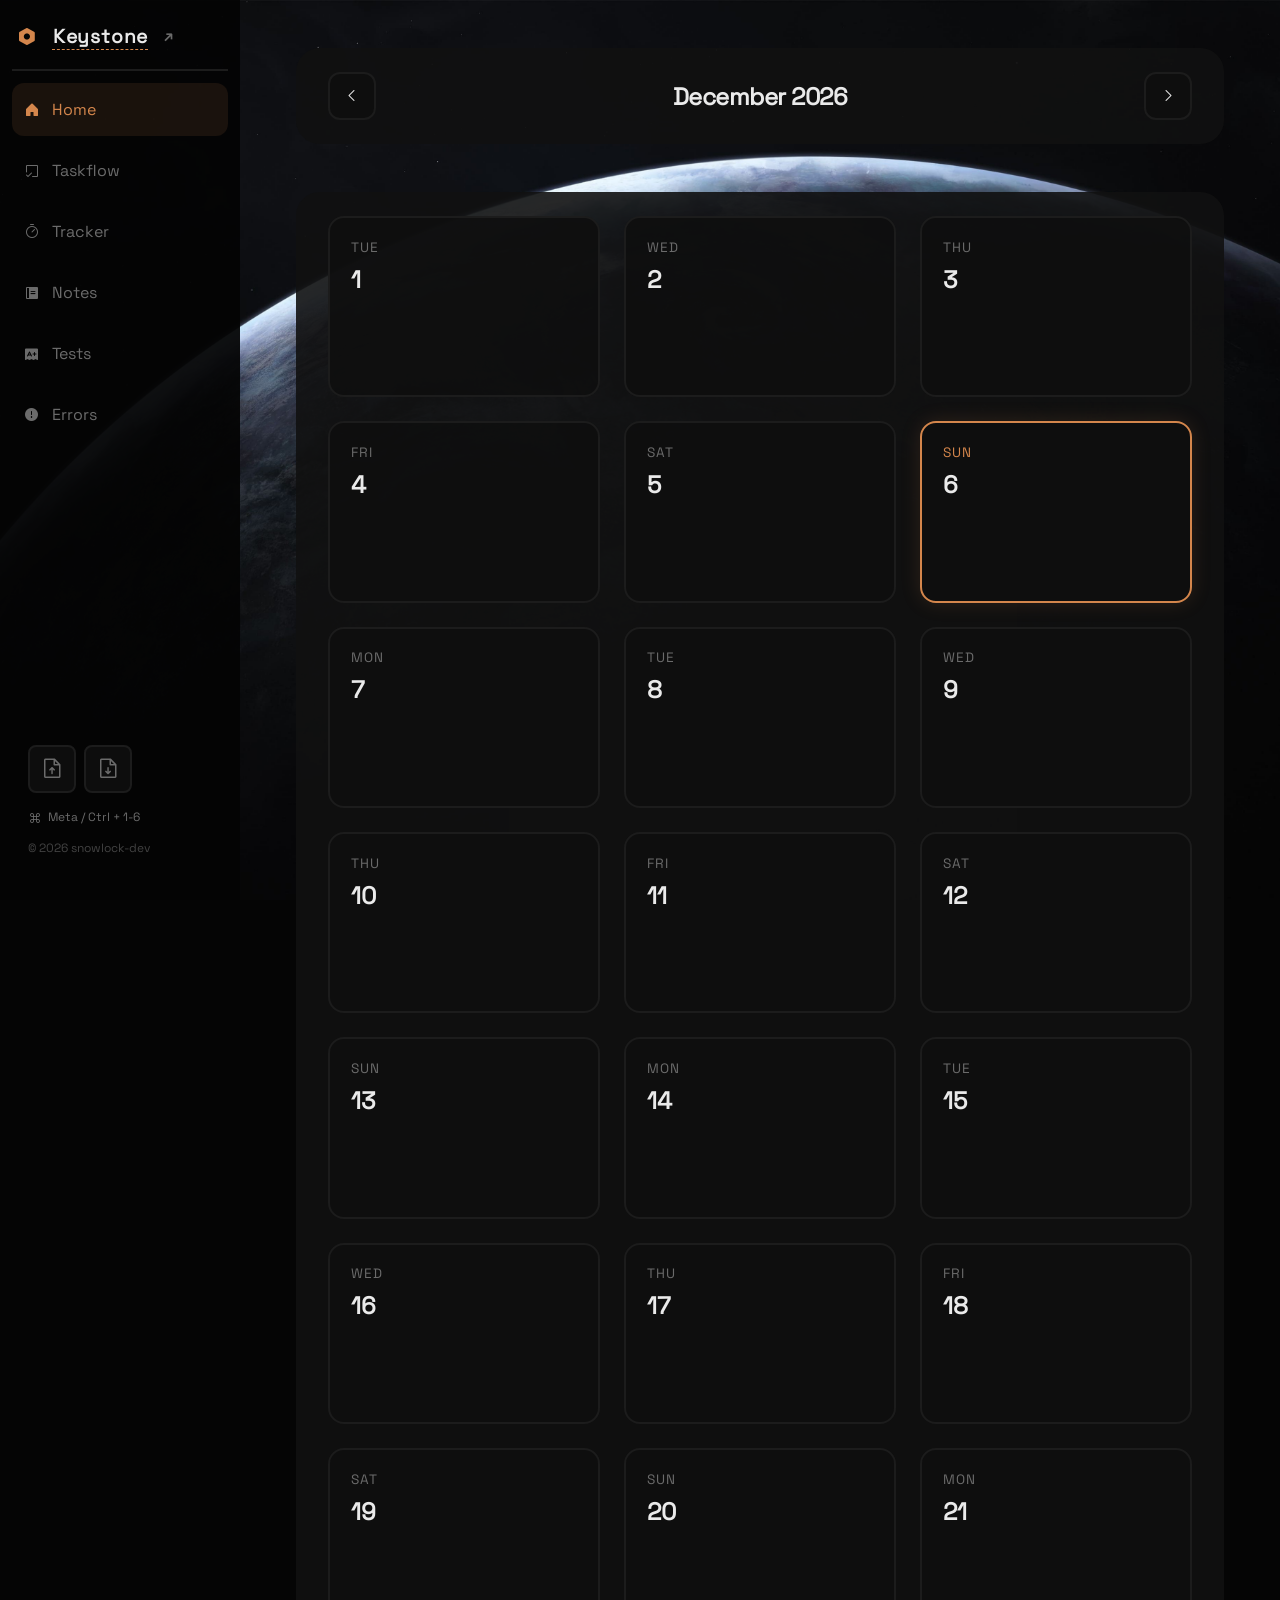
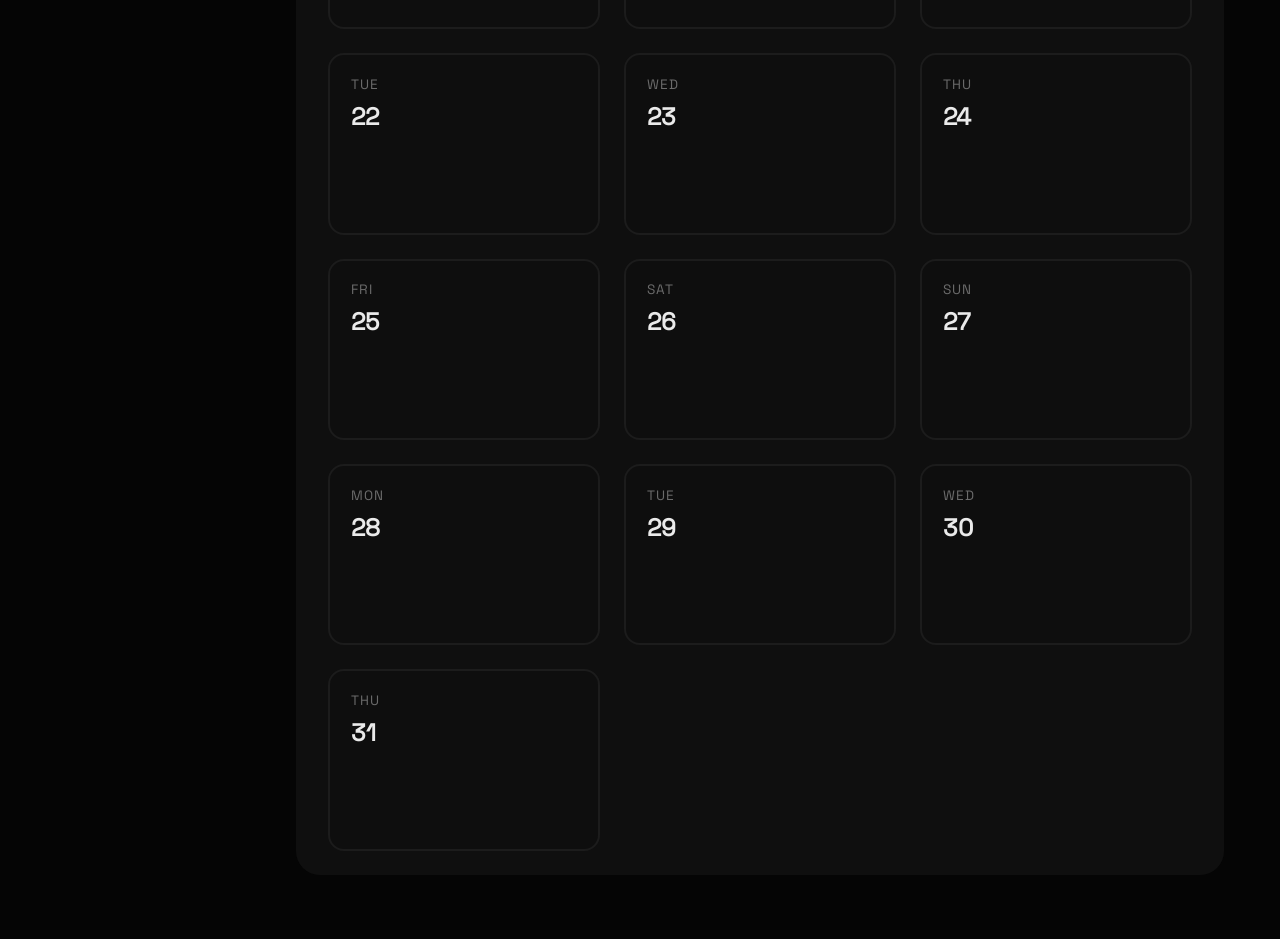
==== index.html @ cf1dabe0 "feat: allow manual logging for yesterday with custom end time" ====
<!DOCTYPE html>
<html lang="en">
<head>
  <meta charset="UTF-8">
  <meta name="viewport" content="width=device-width, initial-scale=1.0">
  <meta property="og:site_name" content="keystone">
  <meta property="og:title" content="keystone">
  <meta property="og:description" content="A liteweight local-first workspace website">

  <meta property="og:image" content="https://raw.githubusercontent.com/snowlock-dev/keystone/refs/heads/main/assets/image.png">
  <meta property="og:image:secure_url" content="https://raw.githubusercontent.com/snowlock-dev/keystone/refs/heads/main/assets/image.png">
  <meta property="og:image:type" content="image/png">

  <meta name="twitter:card" content="summary_large_image">
  <meta name="twitter:image" content="https://raw.githubusercontent.com/snowlock-dev/keystone/refs/heads/main/assets/image.png">
  <link rel="icon" type="image/svg+xml" href="assets/favicon.svg">

  <meta name="theme-color" content="#121212">

  <meta name="description" content="A liteweight local-first workspace website">
  <title>Keystone</title>
  
  <link rel="preload" href="assets/SpaceGrotesk-VariableFont.woff2" as="font" type="font/woff2" crossorigin>
  <link rel="preload" href="css/style.css" as="style">
  <link rel="preload" href="assets/wallpaper.jpg" as="image">

  <link rel="stylesheet" href="css/style.css">
  <link rel="stylesheet" href="assets/ph-fill/style.css">
  <link rel="stylesheet" href="assets/ph-regular/style.css">
</head>

<body>

  <div class="toast-container" id="toastContainer" aria-live="polite"></div> <!-- Toast Container -->  
  <input type="file" id="importFileInput" accept=".json" style="display: none;"> <!--hidden file input-->

  <div class="layout">
    <aside class="sidebar">
      <div class="sidebar-header">
        <div class="brand">
          <i class="ph-fill ph-nut"></i>
          <a class="brand" href="https://github.com/snowlock-dev/keystone" target="_blank" rel="noopener noreferrer">
            <span>Keystone</span> 
          </a>
          <span class="a-arrow">↗</span>
        </div>
      </div>

      <nav class="sidebar-nav">
        <a href="#" class="nav-item active" data-section="home"><i class="ph-fill ph-house"></i> <span>Home</span></a>
        <a href="#" class="nav-item" data-section="taskflow"><i class="ph ph-check-square-offset"></i> <span>Taskflow</span></a>
        <a href="#" class="nav-item" data-section="tracker"><i class="ph ph-timer"></i> <span>Tracker</span></a>
        <a href="#" class="nav-item" data-section="notes"><i class="ph-fill ph-notebook"></i> <span>Notes</span></a>
        <a href="#" class="nav-item" data-section="tests"><i class="ph-fill ph-exam"></i><span>Tests</span></a>
        <a href="#" class="nav-item" data-section="errors"><i class="ph-fill ph-warning-circle"></i><span>Errors</span></a>
      </nav>

      <div class="sidebar-footer">
        <div class="footer-actions">
          <button class="footer-btn" id="exportBtn" title="Export JSON">
            <i class="ph ph-file-arrow-up"></i>
          </button>
          
          <button class="footer-btn" id="importBtn" title="Import JSON">
            <i class="ph ph-file-arrow-down"></i>
          </button>
        </div>

        <p><i class="ph ph-command"></i> Meta / Ctrl + 1-6</p>
        <p class="copyright">© 2026 snowlock-dev</p>
      </div>
    </aside>

    <main class="main-area">
      <div class="app-container">

        <div class="section-view active" data-section="home">
          <header class="app-header">
            <div class="calendar-wrapper">
              <div class="calendar-header">
                <button class="nav-arrow" id="calPrev" aria-label="Previous month"><i class="ph ph-caret-left"></i></button>
                <div class="calendar-month-year" id="calMonthYear"></div>
                <button class="nav-arrow" id="calNext" aria-label="Next month"><i class="ph ph-caret-right"></i></button>
              </div>
            </div>
          </header>

          <div class="calendar-wrapper">
            <div class="calendar-grid" id="calendarGrid"></div>
          </div>
        </div>

        <!-- TASKFLOW VIEW -->
        <div class="section-view" data-section="taskflow">
          <header class="app-header">
            <h1 class="app-title">Taskflow</h1>
            <p class="app-subtitle">Capture what matters. Get it done.</p>
          </header>

          <!-- TAB SWITCHER -->
          <div class="taskflow-tabs-wrapper" style="margin-bottom: 1.5rem; display: flex; justify-content: center;">
            <div class="filter-tabs" role="tablist" aria-label="Taskflow views">
              <button class="filter-tab active" id="tabDailyFlow" role="tab" aria-selected="true" style="font-weight: 600;">Daily Flow</button>
              <button class="filter-tab" id="tabTaskset" role="tab" aria-selected="false" style="font-weight: 600;">Taskset</button>
            </div>
          </div>

          <!-- DAILY FLOW CONTAINER -->
          <div id="dailyFlowContainer">
            <div class="tracker-panel nav-group-panel">
              <nav class="day-navigator" aria-label="Day navigation">
                <button class="nav-arrow" id="prevDay" aria-label="Previous day">
                  <i class="ph ph-caret-left"></i>
                </button>
                <div class="day-info">
                  <span class="day-name" id="dayName"></span>
                  <span class="day-date" id="dayDate"></span>
                </div>
                <button class="nav-arrow" id="nextDay" aria-label="Next day">
                  <i class="ph ph-caret-right"></i>
                </button>
                <button class="today-chip" id="todayChip" style="display:none" aria-label="Go to today">Today</button>
              </nav>
              <p class="keyboard-hint"><kbd>&larr;</kbd> <kbd>&rarr;</kbd> navigate days &nbsp; <kbd>/</kbd> focus input</p>
            </div>

            <div class="tracker-panel task-group-panel">
              <div class="input-wrapper" role="form" aria-label="Add a new task">
                <input
                  type="text"
                  class="todo-input"
                  id="todoInput"
                  placeholder="What needs to be done?"
                  maxlength="200"
                  aria-label="Task description"
                  autocomplete="off"
                >
                <button class="add-btn" id="addBtn" aria-label="Add task">
                  <i class="ph ph-plus" style="font-size:0.75rem"></i>
                  Add
                </button>
              </div>

              <div class="content-area" id="contentArea">
                <section class="progress-section" id="progressSection" style="margin-top:1.5rem; display:none;" aria-label="Completion progress">
                  <div class="progress-header">
                    <span class="progress-label">Progress</span>
                    <span class="progress-pct" id="progressPct">0%</span>
                  </div>
                  <div class="progress-track">
                    <div class="progress-fill" id="progressFill" style="width:0%"></div>
                  </div>
                </section>

                <div class="stats-bar" id="statsBar" style="display:none;">
                  <p class="stats-text"><span id="activeCount">0</span> tasks remaining</p>
                  <div class="filter-tabs" role="tablist" aria-label="Filter tasks">
                    <button class="filter-tab active" role="tab" aria-selected="true" data-filter="all">All</button>
                    <button class="filter-tab" role="tab" aria-selected="false" data-filter="active">Active</button>
                    <button class="filter-tab" role="tab" aria-selected="false" data-filter="completed">Done</button>
                  </div>
                </div>

                <section class="todo-list" id="todoList" aria-label="Task list"></section>

                <button class="clear-completed-btn" id="clearCompletedBtn" style="display:none;" aria-label="Clear completed tasks">
                  <i class="ph ph-trash" style="font-size:0.75rem"></i>
                  Clear completed
                </button>
              </div>
            </div>
          </div>

          <!-- TASKSET CONTAINER -->
          <div id="tasksetContainer" style="display: none;">
            <!-- The Clock Section -->
            <section class="clock-section" id="tasksetClockSection">
              <div class="clock-display" id="tasksetClockDisplay">00:00:00</div>
              <div class="clock-hint">[ Click to enter Zen Mode ]</div>
            </section>

            <div class="tracker-panel task-group-panel">
              <div class="input-wrapper" role="form" aria-label="Add a new global task">
                <input
                  type="text"
                  class="todo-input"
                  id="globalTodoInput"
                  placeholder="What needs to be done?"
                  maxlength="200"
                  aria-label="Task description"
                  autocomplete="off"
                >
                <button class="add-btn" id="globalAddBtn" aria-label="Add global task">
                  <i class="ph ph-plus" style="font-size:0.75rem"></i>
                  Add
                </button>
              </div>

              <div class="content-area" id="globalContentArea">
                <section class="progress-section" id="globalProgressSection" style="margin-top:1.5rem; display:none;" aria-label="Completion progress">
                  <div class="progress-header">
                    <span class="progress-label">Progress</span>
                    <span class="progress-pct" id="globalProgressPct">0%</span>
                  </div>
                  <div class="progress-track">
                    <div class="progress-fill" id="globalProgressFill" style="width:0%"></div>
                  </div>
                </section>

                <div class="stats-bar" id="globalStatsBar" style="display:none;">
                  <p class="stats-text"><span id="globalActiveCount">0</span> tasks remaining</p>
                  <div class="filter-tabs" role="tablist" aria-label="Filter global tasks">
                    <button class="filter-tab active" role="tab" aria-selected="true" data-global-filter="all">All</button>
                    <button class="filter-tab" role="tab" aria-selected="false" data-global-filter="active">Active</button>
                    <button class="filter-tab" role="tab" aria-selected="false" data-global-filter="completed">Done</button>
                  </div>
                </div>

                <section class="todo-list" id="globalTodoList" aria-label="Global task list"></section>

                <button class="clear-completed-btn" id="globalClearCompletedBtn" style="display:none;" aria-label="Clear completed tasks">
                  <i class="ph ph-trash" style="font-size:0.75rem"></i>
                  Clear completed
                </button>
              </div>
            </div>
          </div>
        </div>

        <!-- TRACKER VIEW -->
        <div class="section-view" data-section="tracker">
          <header class="app-header">
            <h1>Time Tracker</h1>
            <p>Log study time & improve your study</p>
          </header>

          <!-- CARD 1: Timer -->
          <div class="tracker-panel control-panel">
            <div class="timer-top-row">
              <div class="form-group">
                <label class="form-label" for="subjectSelect">Select Subject</label>
                <select id="subjectSelect" class="form-select">
                  <option value="physics">Physics</option>
                  <option value="chem">Chemistry</option>
                  <option value="maths">Maths</option>
                  <option value="mock">Mock Tests</option>
                </select>
              </div>
              <div class="form-group" style="flex: 1; max-width: 400px;">
                <label class="form-label" for="sessionDesc">Session Description (Optional)</label>
                <input type="text" id="sessionDesc" class="form-input" placeholder="e.g., Kinematics practice" maxlength="100">
              </div>
            </div>

            <div>
              <div class="active-timer-display" id="activeTimerDisplay">00:00:00</div>
              <div class="timer-buttons">
                <button class="timer-btn start" id="startBtn" aria-label="Start/Resume"><i class="ph-fill ph-play"></i></button>
                <button class="timer-btn end" id="endBtn" disabled aria-label="End session"><i class="ph-fill ph-stop"></i></button>
              </div>
            </div>
          </div>

          <!-- STATS CARDS (Full Width Row) -->
          <div class="stats-cards">
            <div class="stat-card">
              <div class="stat-icon"><i class="ph-fill ph-trophy"></i></div>
              <div class="stat-label">Max Hrs/Day</div>
              <div class="stat-value" id="statMaxDay">0h 0m</div>
              <div class="stat-sub">Last 7 days</div>
            </div>
            <div class="stat-card">
              <div class="stat-icon"><i class="ph-fill ph-hourglass-medium"></i></div>
              <div class="stat-label">Avg Session</div>
              <div class="stat-value" id="statAvgSession">0m</div>
              <div class="stat-sub">Last 30 days</div>
            </div>
            <div class="stat-card">
              <div class="stat-icon"><i class="ph-fill ph-calendar-check"></i></div>
              <div class="stat-label">Daily Avg</div>
              <div class="stat-value" id="statAvgHrsDay">0h 0m</div>
              <div class="stat-sub">Last 7 days</div>
            </div>
            <div class="stat-card">
              <div class="stat-icon"><i class="ph-fill ph-fire"></i></div>
              <div class="stat-label">Time Streak</div>
              <div class="stat-value" id="statTimeStreak">0 days</div>
              <div class="stat-sub">Consecutive days</div>
            </div>
          </div>

          <!-- GRAPH CARDS (Side by Side) -->
          <div class="tracker-grid">
            <!-- CARD 3: Graphs (Pie) -->
            <div class="tracker-panel">
              <h2 class="panel-title">Last 7 Days Breakdown</h2>
              <div class="chart-container pie-chart-wrapper">
                <div class="pie-canvas-wrap">
                  <canvas id="pieChart"></canvas>
                  <div class="pie-center-text">
                    <div class="pie-center-value" id="pieTotal">0h</div>
                  </div>
                </div>
                <div class="pie-legend" id="pieLegend"></div>
              </div>
            </div>
            
            <!-- CARD 3b: Graphs (Bar) -->
            <div class="tracker-panel">
              <div class="panel-header-row">
                <h2 class="panel-title">Weekly Time (Stacked)</h2>
                <div class="chart-nav">
                  <button class="nav-arrow" id="barPrev" aria-label="Previous week"><i class="ph ph-caret-left"></i></button>
                  <span class="chart-nav-label" id="barWeekRange">Loading...</span>
                  <button class="nav-arrow" id="barNext" aria-label="Next week"><i class="ph ph-caret-right"></i></button>
                </div>
              </div>
              <div class="chart-container">
                <canvas id="barChart"></canvas>
              </div>
            </div>
          </div>

          <!-- CARD 4: Daily Goals & Questions -->
          <div class="tracker-panel goals-panel">
            <h2 class="panel-title">Daily Goals & Questions</h2>
            <div class="goals-grid">
              <!-- Merged Daily Goals Box -->
              <div class="goal-box merged-goals-box">
                
                <!-- Time Goal Section -->
                <div class="merged-goal-section">
                  <div class="goal-label-small">Time Goal</div>
                  <div class="goal-input-group">
                    <input type="number" id="goalHours" class="form-input" min="0" max="24" value="4">
                    <span class="goal-unit">hr</span>
                    <input type="number" id="goalMinutes" class="form-input" min="0" max="59" value="0">
                    <span class="goal-unit">min</span>
                  </div>
                  <div class="goal-progress-text" id="timeGoalText">0m / 4h 0m</div>
                </div>

                <div class="merged-goal-divider"></div>

                <!-- Questions Goal Section -->
                <div class="merged-goal-section">
                  <div class="goal-label-small">Questions Goal</div>
                  <input type="number" id="questionsGoal" class="form-input" min="0" value="100" style="max-width: 100px; margin: 0 auto;">
                  <div class="goal-progress-text" id="questionsGoalText">0 / 100</div>
                </div>

              </div>

              <!-- Expanded Today's Questions Box -->
              <div class="goal-box subject-questions-box expanded">
                <label class="form-label">Today's Questions</label>
                
                <div class="subject-input-row">
                  <i class="ph-fill ph-magnet subject-icon" style="color: rgb(244, 63, 94)"></i>
                  <span class="subject-name">Physics</span>
                  <input type="number" id="qPhy" class="form-input" min="0" value="0">
                </div>
                
                <div class="subject-input-row">
                  <i class="ph-fill ph-atom subject-icon" style="color: rgb(59, 130, 246)"></i>
                  <span class="subject-name">Chemistry</span>
                  <input type="number" id="qChem" class="form-input" min="0" value="0">
                </div>
                
                <div class="subject-input-row">
                  <i class="ph-fill ph-calculator subject-icon" style="color: rgb(139, 92, 246)"></i>
                  <span class="subject-name">Maths</span>
                  <input type="number" id="qMaths" class="form-input" min="0" value="0">
                </div>
              </div>
            </div>
            <div class="streak-display">
              Question Streak: <strong id="statQuestionStreak">0 days</strong>
            </div>
          </div>

          <!-- SESSION LOG -->
          <div class="tracker-panel" style="margin-top: 1.25rem;">
            <div class="panel-header-row">
              <h2 class="panel-title" style="margin-bottom: 0;">Today's Sessions</h2>
              <button class="add-session-btn" id="openModalBtn"><i class="ph ph-plus"></i> Add Session</button>
            </div>
            <div class="log-list" id="sessionLog"></div>
          </div>
        </div>

        <!-- ADD SESSION MODAL -->
        <div class="modal-overlay" id="sessionModal">
          <div class="modal-card">
            <h3>Add Manual Session!</h3>
            <div class="modal-body">
              <div class="form-group">
                <label class="form-label" for="modalSubject">Subject</label>
                <select id="modalSubject" class="form-select">
                  <option value="physics">Physics</option>
                  <option value="chem">Chemistry</option>
                  <option value="maths">Maths</option>
                  <option value="mock">Mock Tests</option>
                </select>
              </div>
              <div class="form-group">
                <label class="form-label" for="modalDuration">Duration (minutes)</label>
                <input type="number" id="modalDuration" class="form-input" min="1" value="30">
              </div>
              <div class="form-row">
                <div class="form-group">
                  <label class="form-label" for="modalEndTime">End Time (Optional)</label>
                  <input type="time" id="modalEndTime" class="form-input">
                </div>
                <div class="form-group" style="justify-content: flex-end;">
                  <label class="form-label">Session Date</label>
                  <label class="switch-label">
                    <input type="checkbox" id="modalYesterday">
                    <span class="switch-text">Yesterday</span>
                  </label>
                </div>
              </div>
              <div class="form-group">
                <label class="form-label" for="modalDesc">Description</label>
                <input type="text" id="modalDesc" class="form-input" placeholder="e.g., Mock Test Review">
              </div>
            </div>
            <div class="modal-footer">
              <button class="modal-btn discard" id="discardModalBtn">Discard</button>
              <button class="modal-btn save" id="saveModalBtn">Save</button>
            </div>
          </div>
        </div>

        <!-- QUICK NOTES VIEW -->
        <div class="section-view" data-section="notes">
          <header class="app-header">
            <h1>Quick Notes</h1>
            <p>Jot down anything; saved automatically</p>
          </header>
      
          <div class="notes-wrapper">
            <div class="notes-toolbar">
              <span class="notes-save-indicator" id="notesSaveIndicator">All changes saved</span>
              <div class="notes-toolbar-right">
                <span class="notes-count" id="notesCount">0 words</span>
                <button class="notes-clear-btn" id="notesClearBtn" title="Clear notes" aria-label="Clear all notes">
                  <i class="ph ph-trash"></i>
                </button>
              </div>
            </div>
            <div class="notes-content-wrapper">
              <textarea id="notesInput" class="notes-input" placeholder="Start typing your notes here..." aria-label="Notes content"></textarea>
              <div id="notesPreview" class="notes-preview markdown-body" aria-label="Notes preview"></div>
            </div>
          </div>
        </div>

        <!-- TEST DASHBOARD -->
        <div class="section-view" data-section="tests">
          <div class="app-header">
            <h1>Test Dashboard</h1>
            <p>Track your mock test performance, trajectory, and accuracy over time.</p>
          </div>

          <div class="stats-cards" id="testStatsCards"></div>

          <div class="tracker-panel">
            <div class="panel-title">Performance Trajectory</div>
            <div class="chart-container">
              <canvas id="testLineChart"></canvas>
            </div>
          </div>

          <div class="tracker-grid">
            <div class="tracker-panel">
              <div class="panel-title">Log New Test</div>
              <form id="addTestForm" style="display:flex; flex-direction:column; gap:1.5rem;">
                
                <div class="form-group">
                  <label class="form-label">Date Taken</label>
                  <input type="date" id="testDateInput" class="form-input" required>
                </div>

                <div class="form-group">
                  <label class="form-label">Test Name</label>
                  <input type="text" id="testNameInput" class="form-input" placeholder="e.g., Mock Test #14" required>
                </div>
                <div class="form-row">
                  <div class="form-group">
                    <label class="form-label">Total Marks</label>
                    <input type="number" id="testTotalInput" class="form-input" value="300" required>
                  </div>
                  <div class="form-group">
                    <label class="form-label">Obtained</label>
                    <input type="number" id="testObtainedInput" class="form-input" value="0" required>
                  </div>
                </div>
                <div class="form-group">
                  <label class="form-label">Accuracy (%)</label>
                  <input type="number" id="testAccuracyInput" class="form-input" step="0.1" value="0" required>
                </div>
                <button type="submit" class="add-btn" style="justify-content: center;">Log Test</button>
              </form>
            </div>

            <div class="tracker-panel">
              <div class="panel-title">Test History</div>
              <div class="log-list" id="testHistoryList"></div>
            </div>
          </div>
        </div>

        <!-- ERROR LOG -->
        <div class="section-view" data-section="errors">
          <div class="app-header">
            <h1>Error Log</h1>
            <p>Your personalized Book of Mistakes. Review this before every exam.</p>
          </div>
        
          <!-- INPUT MODAL SECTION -->
          <div class="tracker-panel">
            <div class="panel-title">Log New Mistake</div>
            <form id="addErrorForm" style="display:flex; flex-direction:column; gap:1.5rem;">
              <div class="form-row">
                <div class="form-group">
                  <label class="form-label">Subject</label>
                  <select id="errorSubjectSelect" class="form-select">
                    <option value="physics">Physics</option>
                    <option value="chem">Chemistry</option>
                    <option value="maths">Maths</option>
                    <option value="mock">Mock Tests</option>
                  </select>
                </div>
                <div class="form-group">
                  <label class="form-label">Chapter / Topic</label>
                  <input type="text" id="errorChapterInput" class="form-input" placeholder="e.g., Rotational Motion">
                </div>
              </div>
              <div class="form-group">
                <label class="form-label">Error Type</label>
                <select id="errorTypeSelect" class="form-select">
                  <option value="Conceptual Gap">Conceptual Gap</option>
                  <option value="Silly Mistake">Silly Mistake</option>
                  <option value="Calculation Error">Calculation Error</option>
                  <option value="Others">Others</option>
                </select>
              </div>
              <div class="form-group">
                <label class="form-label">Key Takeaway (What did you learn?)</label>
                <input type="text" id="errorTakeawayInput" class="form-input" placeholder="e.g., Remember to check domain of log(x)" required>
              </div>
              <button type="submit" class="add-btn" style="justify-content: center; margin-top: 0.5rem;">Log Mistake</button>
            </form>
          </div>
        
          <!-- ERROR LOGS LIST SECTION (Massive grid below the input) -->
          <div class="tracker-panel" style="margin-top: 2rem;">
            <div class="panel-header-row" style="margin-bottom: 2rem;">
              <h2 class="panel-title" style="margin-bottom: 0; font-size: 1.2rem;">Recent Mistakes</h2>
            </div>
          
            <div class="error-filters">
              <div class="filter-tabs" id="errorSubjectFilters"></div>
              <div class="filter-tabs" id="errorTypeFilters"></div>
            </div>
          
            <div id="errorLogList"></div>
          </div>
        </div>

      </div>
    </main>
  </div>

  <!-- Global Search Modal -->
  <div class="gs-overlay" id="gsOverlay">
    <div class="gs-modal" role="dialog" aria-label="Global Search">
      <div class="gs-input-wrap">
        <i class="ph ph-magnifying-glass gs-search-icon"></i>
        <input type="text" class="gs-input" id="gsInput"
               placeholder="Search tasks & errors…  ( !t tasks · !e errors )"
               autocomplete="off" spellcheck="false" />
        <span class="gs-mode-badge" id="gsModeBadge"></span>
      </div>
      <div class="gs-results" id="gsResults"></div>
      <div class="gs-footer">
        <span><kbd>↑</kbd><kbd>↓</kbd> navigate</span>
        <span><kbd>↵</kbd> open</span>
        <span><kbd>esc</kbd> close</span>
        <div class="gs-footer-spacer"></div>
        <span class="gs-hint">!t tasks</span>
        <span class="gs-hint">!e errors</span>
      </div>
    </div>
  </div>

  <script src="assets/marked.min.js" defer></script>
  <script src="assets/chart.min.js" defer></script>
  <script src="js/app.js" defer></script>
</body>
</html>
---- css/style.css ----
@font-face {
  font-family: 'Space Grotesk';
  src: url('../assets/SpaceGrotesk-VariableFont.woff2') format('woff2');
  font-weight: 400;
  font-style: normal;
  font-display: block;
}

:root {
  color-scheme: dark;

  --bg: rgba(5, 5, 5, 0.95);
  --surface: rgba(15, 15, 15, 0.9);
  --card: rgba(17, 17, 17, 0.9);
  --border: #1c1c1c;
  --fg: #eaeaea;
  --muted: #6b6b6b;

  --accent: #d4864c;
  --item-active: rgba(212, 134, 76, 0.1);

  --accent-glow: rgba(212, 134, 76, 0.2);
  --success: #5cab7a;
  --danger: #e45a5c;
  --info: #5c9bd4;

  --code-color: #cac0ff;
  --code-bg: #1c1c1c;
}

* {
  margin: 0;
  padding: 0;
  box-sizing: border-box;
  scrollbar-color: #3c3c3c var(--bg);
  scrollbar-width: thin;
}

::-webkit-scrollbar {
  width: 8px;
  height: 8px;
}
::-webkit-scrollbar-track {
  background: var(--bg); 
}
::-webkit-scrollbar-thumb {
  background: #3c3c3c; 
  border-radius: 4px;
}
::-webkit-scrollbar-thumb:hover {
  background: #4c4c4c; 
}

::selection {
  background: var(--accent-glow);
}

body {
  font-family: 'Space Grotesk', sans-serif;
  background-color: var(--bg);
  color: var(--fg);
  min-height: 100vh;
  overflow-x: hidden;
  scrollbar-gutter: stable;
  -webkit-font-smoothing: antialiased; 
  -moz-osx-font-smoothing: grayscale;
}

body::before {
  content: "";
  position: fixed;
  top: 0; left: 0;
  width: 100%; height: 100%;
  background: var(--bg) url('../assets/wallpaper.jpg') center / cover no-repeat;
  pointer-events: none;
  z-index: -1;
}

button, 
.footer-btn, 
.add-session-btn, 
.modal-btn, 
.nav-arrow, 
.timer-btn, 
.notes-clear-btn {
  cursor: pointer;
}

button:disabled {
  cursor: not-allowed;
}

.a-arrow {
  color: var(--muted);
  display: inline-block;
  font-size: 0.75em;
  line-height: 1;
}

.layout {
  display: flex;
  min-height: 100vh;
  position: relative;
}

.sidebar {
  width: 30vw;
  max-width: 15rem;
  flex-shrink: 0;
  background-color: var(--bg);
  display: flex;
  flex-direction: column;
  padding: 1.5rem 0.75rem;
  position: sticky;
  top: 0;
  height: 100vh;
}

.sidebar-header {
  display: flex;
  align-items: center;
  gap: 10px;
  padding: 0 0.3rem 1.25rem;
  border-bottom: 2px solid var(--border);
  margin-bottom: 0.75rem;
}

.sidebar-nav {
  display: flex;
  flex-direction: column;
  gap: 0.5rem;
}

.brand {
  display: flex;
  align-items: center;
  gap: 1rem;
  letter-spacing: 0.05rem;
  font-size: 1.2rem;
  font-weight: bold;
}

.brand i {
  color: var(--accent);
}

.brand a {
  color: var(--fg);
  text-underline-offset: 0.35rem;
  text-decoration: underline dashed var(--accent) 1px;
}

.sidebar-footer {
  margin-top: auto;
  padding: 16px;
  display: flex;
  flex-direction: column;
  gap: 10px;
}

.sidebar-footer .footer-actions {
  margin-bottom: 4px;
}

.sidebar-footer p {
  margin: 0;
  line-height: 1.8;
  font-size: 12px;
  color: var(--muted, #888);
  display: flex;
  align-items: center;
  gap: 6px;
}

.sidebar-footer p i {
  font-size: 14px;
}

.sidebar-footer .copyright {
  opacity: 0.6;
}

.footer-actions {
  display: flex;
  gap: 0.5rem;
}

.footer-btn {
  width: 3rem;
  height: 3rem;
  border-radius: 8px;
  border: 2px solid var(--border);
  background: var(--surface);
  color: var(--muted);
  cursor: pointer;
  display: flex;
  align-items: center;
  justify-content: center;
  font-size: 1.5rem;
  transition: all 0.2s;
}

.footer-btn:hover {
  color: var(--accent);
  border-color: var(--accent);
}

.toast-container {
  position: fixed;
  bottom: 2rem;
  left: 50%;
  transform: translateX(-50%);
  z-index: 1000;
  display: flex;
  flex-direction: column;
  align-items: center;
  gap: 8px;
  pointer-events: none;
}

.toast {
  background: var(--card);
  border: 2px solid var(--border);
  color: var(--fg);
  padding: 10px 20px;
  border-radius: 10px;
  font-size: 0.85rem;
  font-weight: 500;
  animation: toastIn 0.35s cubic-bezier(0.22, 1, 0.36, 1) forwards;
  pointer-events: auto;
}

.toast.success {
  border-color: var(--success);
  background: rgba(42, 144, 82, 0.5);
  color: #a6e1b6;
}

.toast.error {
  border-color: var(--danger);
  background: rgba(112, 42, 42, 0.5);
  color: #f1a8a8;
}

.toast.out {
  animation: toastOut 0.3s ease forwards;
}

@keyframes toastIn {
  from { opacity: 0; transform: translateY(12px) scale(0.95); }
  to { opacity: 1; transform: translateY(0) scale(1); }
}

@keyframes toastOut {
  to { opacity: 0; transform: translateY(8px) scale(0.95); }
}

.nav-item {
  display: flex;
  align-items: center;
  gap: 0.75rem;
  padding: 1rem 0.75rem;
  border-radius: 12px;
  color: var(--muted);
  font-size: 1rem;
  transition: all 0.2s;
  text-decoration: none !important;
}

.nav-item i {
  width: 1rem;
  text-align: center;
}

.nav-item:hover {
  color: var(--fg);
  transform: translateX(2px);
}

.nav-item.active {
  color: var(--accent);
  background: var(--item-active);
}

.main-area {
  flex: 1;
  min-width: 0;
  display: flex;
  justify-content: center;
}

.section-view {
  display: none;
  flex-direction: column;
  min-height: calc(100vh - 4rem);
}

.section-view.active {
  display: flex;
  animation: sectionFadeIn 0.3s ease;
}

@keyframes sectionFadeIn {
  from { opacity: 0; transform: translateY(10px); }
  to { opacity: 1; transform: translateY(0); }
}

.section-view h1 {
  font-size: 2.5rem;
  font-weight: 700;
  letter-spacing: -0.03em;
  margin-bottom: 0.5rem;
}

.section-view p {
  color: var(--muted);
}

.app-container {
  width: 100%;
  max-width: 1400px;
  padding: 3rem 3.5rem 4rem; /* More padding around the whole app */
}

.app-header { 
  margin-bottom: 3rem; /* Massive space below headers */
  flex-shrink: 0; 
}
.app-header h1 { 
  font-size: 3rem; /* Huge titles */
  font-weight: 700; 
  letter-spacing: -0.04em; 
  line-height: 1.1; 
}
.app-header p { 
  margin-top: 1rem;
  font-size: 1.1rem; 
  color: var(--muted); 
}

.calendar-wrapper { 
  display: flex; 
  flex-direction: column; 
  background: var(--card);
  border-radius: 16px; 
  padding: 2.5rem;
}

.calendar-wrapper:first-of-type {
  padding: 1.5rem 2rem;
  border-radius: 24px;
}
.calendar-header { 
  display: flex; 
  align-items: center; 
  justify-content: space-between;
}
.calendar-month-year { 
  font-size: 1.5rem; 
  font-weight: 700; 
  text-align: center; 
  flex: 1; 
  letter-spacing: -0.02em; 
}

.nav-arrow { 
  width: 3rem; 
  height: 3rem; 
  border-radius: 12px; 
  border: 2px solid var(--border); 
  background: var(--surface);
  color: var(--fg);
  cursor: pointer; 
  display: flex; 
  align-items: center; 
  justify-content: center; 
  font-size: 1rem; 
  transition: all 0.2s; 
}
.nav-arrow:hover {
  border-color: #333; 
  background: rgba(255,255,255,0.4); 
}

.calendar-grid { 
  display: grid; 
  grid-template-columns: repeat(4, 1fr); 
  grid-auto-rows: max-content; 
  gap: 1.5rem;
  align-content: start; 
  transition: opacity 0.2s ease, transform 0.2s ease;
  opacity: 1;
  transform: translateY(0);
}

.calendar-grid.fade-out {
  opacity: 0;
  transform: translateY(10px);
}

.calendar-day {
  display: flex; 
  flex-direction: column; 
  align-items: flex-start; 
  justify-content: flex-start; 
  border: 2px solid var(--border); 
  border-radius: 16px;
  transition: all 0.2s; 
  position: relative; 
  background: var(--surface); 
  padding: 1.3rem;
  margin: 0;
  overflow: hidden;
  aspect-ratio: 1.75; 
}
.calendar-day:hover {
  background: var(--item-active);
  transform: translateY(-2px); 
}
.calendar-day.today { 
  border: 2px solid var(--accent);
  box-shadow: 0 0 20px rgba(212, 134, 76, 0.15);
}

.cal-dow {
  font-size: 0.85rem;
  color: var(--muted); 
  margin-bottom: 0.75rem; 
  text-transform: uppercase; 
  letter-spacing: 0.08em; 
}
.calendar-day.today .cal-dow { color: var(--accent); }

.cal-date { 
  font-size: 1.5rem;
  font-weight: 700; 
  line-height: 1; 
}

.section-view[data-section="taskflow"] {
  max-width: 720px;
  width: 100%;
  margin: 0 auto;
}

@keyframes shake {
  0%, 100% { transform: translateX(0); }
  20% { transform: translateX(-6px); }
  40% { transform: translateX(5px); }
  60% { transform: translateX(-4px); }
  80% { transform: translateX(3px); }
}

@keyframes slideIn {
  from { opacity: 0; transform: translateY(-8px) scale(0.98); }
  to { opacity: 1; transform: translateY(0) scale(1); }
}

@keyframes slideOut {
  to { opacity: 0; transform: translateX(30px) scale(0.95); }
}

.day-navigator {
  display: flex;
  align-items: center;
  gap: 12px;
  margin-top: 1.5rem;
  padding: 8px 10px;
  background: var(--surface);
  border: 2px solid var(--border);
  border-radius: 14px;
}

.day-navigator .nav-arrow {
  width: 36px;
  height: 36px;
  border-radius: 9px;
  border: 2px solid var(--border);
  background: var(--card);
  color: var(--muted);
  cursor: pointer;
  display: flex;
  align-items: center;
  justify-content: center;
  font-size: 0.7rem;
  transition: all 0.2s;
  flex-shrink: 0;
}

.day-navigator .nav-arrow:hover {
  color: var(--fg);
  border-color: #3A3A3A;
  background: rgba(255,255,255,0.04);
}

.day-navigator .nav-arrow:active {
  transform: scale(0.93);
}

.day-navigator .nav-arrow:focus-visible {
  outline: 2px solid var(--accent);
  outline-offset: 2px;
}

.day-info {
  flex: 1;
  text-align: center;
  display: flex;
  flex-direction: column;
  gap: 2px;
  min-width: 0;
}

.day-name {
  font-size: 0.8rem;
  color: var(--fg);
  font-weight: 500;
  text-transform: uppercase;
  letter-spacing: 0.1em;
  transition: color 0.3s;
}

.day-date {
  font-size: 1.2rem;
  font-weight: 700;
  color: var(--fg);
  transition: color 0.3s;
  letter-spacing: -0.01em;
}

.day-name.is-today {
  color: var(--accent);
}

.day-date.is-today {
  color: var(--accent);
}

.today-chip {
  padding: 6px 12px;
  border-radius: 8px;
  border: 2px solid var(--accent);
  background: rgba(212, 134, 76, 0.08);
  color: var(--accent);
  font-family: inherit;
  font-size: 0.68rem;
  font-weight: 600;
  cursor: pointer;
  transition: all 0.2s;
  text-transform: uppercase;
  letter-spacing: 0.06em;
  flex-shrink: 0;
}

.today-chip:hover {
  background: rgba(212, 134, 76, 0.16);
  box-shadow: 0 2px 10px var(--accent-glow);
}

.today-chip:active {
  transform: scale(0.95);
}

.today-chip:focus-visible {
  outline: 2px solid var(--accent);
  outline-offset: 2px;
}

.content-area {
  transition: opacity 0.15s ease, transform 0.15s ease;
}

.content-area.transitioning {
  opacity: 0;
  transform: translateY(8px);
}

.input-wrapper {
  position: relative;
  background: var(--card);
  border: 2px solid var(--border);
  border-radius: 16px; 
  padding: 8px;
  display: flex;
  align-items: center;
  transition: border-color 0.3s, box-shadow 0.3s;
}

.input-wrapper:focus-within {
  border-color: var(--accent);
  box-shadow: 0 0 0 6px var(--accent-glow);
}

.todo-input {
  flex: 1;
  background: transparent;
  border: none;
  outline: none;
  padding: 1.1rem 1.5rem; /* Taller input */
  font-family: inherit;
  font-size: 1.1rem; 
  color: var(--fg);
  font-weight: 400;
}

.todo-input::placeholder {
  color: var(--muted);
  opacity: 0.7;
}

.add-btn {
  background: var(--accent);
  color: #fff;
  border: none;
  border-radius: 12px;
  padding: 1.1rem 1.75rem; 
  font-family: inherit;
  font-size: 1rem; 
  font-weight: 600;
  cursor: pointer;
  transition: transform 0.15s, box-shadow 0.3s, opacity 0.2s;
  white-space: nowrap;
  display: flex;
  align-items: center;
  gap: 8px;
}

.add-btn:hover {
  transform: scale(1.01);
}

.add-btn:active {
  transform: scale(0.97);
}

.add-btn:focus-visible {
  outline: 2px solid var(--fg);
  outline-offset: 2px;
}

.stats-bar {
  display: flex;
  align-items: center;
  justify-content: space-between;
  margin: 2rem 0 1.5rem;
  padding: 0 4px;
}

.stats-text {
  font-size: 0.9rem; 
  color: var(--muted);
  font-weight: 400;
}

.stats-text span {
  color: var(--fg);
  font-weight: 600;
}

.filter-tabs {
  display: flex;
  gap: 4px;
  background: var(--surface);
  border-radius: 12px; 
  padding: 6px;
  border: 2px solid var(--border);
}

.filter-tab {
  padding: 8px 16px; 
  border-radius: 8px;
  border: none;
  background: transparent;
  color: var(--muted);
  font-family: inherit;
  font-size: 0.95rem; 
  font-weight: 500;
  cursor: pointer;
  transition: all 0.25s;
}

.filter-tab:hover {
  color: var(--fg);
}

.filter-tab.active {
  background: var(--card);
  color: var(--fg);
}

.filter-tab:focus-visible {
  outline: 2px solid var(--accent);
  outline-offset: -2px;
}

.todo-list {
  display: flex;
  flex-direction: column;
  gap: 12px; 
}

.todo-item {
  display: flex;
  align-items: center;
  gap: 16px; 
  background: var(--card);
  border: 2px solid var(--border);
  border-radius: 14px; 
  padding: 1.25rem 1.5rem; /* Much taller todo items */
  transition: transform 0.2s, border-color 0.25s, opacity 0.3s;
  animation: slideIn 0.35s cubic-bezier(0.22, 1, 0.36, 1) both;
}

.todo-item:hover {
  border-color: #3A3A3A;
}

.todo-item.removing {
  animation: slideOut 0.3s cubic-bezier(0.55, 0, 1, 0.45) forwards;
}

.checkbox-wrapper {
  flex-shrink: 0;
  position: relative;
  width: 22px;
  height: 22px;
}

.checkbox-wrapper input {
  position: absolute;
  opacity: 0;
  width: 100%;
  height: 100%;
  cursor: pointer;
  z-index: 2;
  margin: 0;
}

.checkbox-visual {
  position: absolute;
  inset: 0;
  border: 2px solid var(--border);
  border-radius: 6px;
  transition: all 0.3s cubic-bezier(0.22, 1, 0.36, 1);
  display: flex;
  align-items: center;
  justify-content: center;
}

.checkbox-visual svg {
  width: 12px;
  height: 12px;
  stroke: #fff;
  stroke-width: 3;
  stroke-linecap: round;
  stroke-linejoin: round;
  fill: none;
  opacity: 0;
  transform: scale(0.5);
  transition: all 0.25s cubic-bezier(0.22, 1, 0.36, 1);
}

.checkbox-wrapper input:checked + .checkbox-visual {
  background: var(--success);
  border-color: var(--success);
  box-shadow: 0 2px 8px rgba(92, 184, 122, 0.3);
}

.checkbox-wrapper input:checked + .checkbox-visual svg {
  opacity: 1;
  transform: scale(1);
}

.checkbox-wrapper input:focus-visible + .checkbox-visual {
  outline: 2px solid var(--accent);
  outline-offset: 2px;
}

.todo-text {
  flex: 1;
  font-size: 1.05rem; 
  font-weight: 400;
  line-height: 1.5; 
  color: var(--fg);
  transition: color 0.3s, opacity 0.3s;
  word-break: break-word;
}

.todo-item.completed .todo-text {
  color: var(--muted);
  text-decoration: line-through;
  text-decoration-color: var(--muted);
  opacity: 0.6;
}

.edit-input {
  flex: 1;
  background: var(--surface);
  border: 2px solid var(--accent);
  border-radius: 8px;
  padding: 0.5rem 0.75rem;
  font-family: inherit;
  font-size: 1.05rem;
  color: var(--fg);
  outline: none;
  box-shadow: 0 0 0 3px var(--accent-glow);
}

.todo-actions {
  display: flex;
  gap: 6px;
  opacity: 0;
  transition: opacity 0.2s;
}

.todo-item:hover .todo-actions {
  opacity: 1;
}

.action-btn {
  width: 36px; 
  height: 36px; 
  border-radius: 8px;
  border: none;
  background: transparent;
  color: var(--muted);
  cursor: pointer;
  display: flex;
  align-items: center;
  justify-content: center;
  font-size: 1rem; 
  transition: all 0.2s;
}

.action-btn:hover {
  background: var(--surface);
  color: var(--fg);
}

.action-btn.delete:hover {
  background: rgba(212, 92, 92, 0.12);
  color: var(--danger);
}

.action-btn:focus-visible {
  outline: 2px solid var(--accent);
  outline-offset: 2px;
}

.clear-completed-btn {
  margin-top: 1.5rem;
  padding: 12px 20px;
  border: 2px solid var(--border);
  border-radius: 10px;
  background: transparent;
  color: var(--muted);
  font-family: inherit;
  font-size: 0.9rem;
  font-weight: 500;
  cursor: pointer;
  transition: all 0.25s;
  display: inline-flex;
  align-items: center;
  gap: 8px;
}

.clear-completed-btn:hover {
  border-color: var(--danger);
  color: var(--danger);
  background: rgba(212, 92, 92, 0.06);
}

.clear-completed-btn:focus-visible {
  outline: 2px solid var(--accent);
  outline-offset: 2px;
}

.empty-state {
  text-align: center;
  padding: 4rem 1rem;
  animation: fadeIn 0.5s ease;
}

@keyframes fadeIn {
  from { opacity: 0; transform: translateY(8px); }
  to { opacity: 1; transform: translateY(0); }
}

.empty-icon {
  width: 72px;
  height: 72px;
  margin: 0 auto 1.5rem;
  background: var(--surface);
  border: 2px solid var(--border);
  border-radius: 18px;
  display: flex;
  align-items: center;
  justify-content: center;
  font-size: 1.6rem;
  color: var(--muted);
}

.empty-title {
  font-size: 1.1rem;
  font-weight: 600;
  color: var(--fg);
  margin-bottom: 0.5rem;
}

.empty-desc {
  font-size: 0.9rem;
  color: var(--muted);
  font-weight: 400;
}

.progress-section {
  margin-bottom: 0.5rem;
}

.progress-header {
  display: flex;
  justify-content: space-between;
  align-items: center;
  margin-bottom: 10px;
}

.progress-label {
  font-size: 0.8rem;
  color: var(--muted);
  font-weight: 500;
  text-transform: uppercase;
  letter-spacing: 0.06em;
}

.progress-pct {
  font-size: 0.8rem;
  color: var(--accent);
  font-weight: 600;
}

.progress-track {
  width: 100%;
  height: 6px; 
  background: var(--surface);
  border-radius: 4px;
  overflow: hidden;
  border: 2px solid var(--border);
}

.progress-fill {
  height: 100%;
  background: var(--accent);
  border-radius: 4px;
  transition: width 0.5s cubic-bezier(0.22, 1, 0.36, 1);
}

.keyboard-hint {
  margin-top: 1rem;
  font-size: 0.75rem;
  color: var(--muted);
  opacity: 0.5;
  font-weight: 400;
}

.keyboard-hint kbd {
  display: inline-block;
  padding: 2px 6px;
  border: 2px solid var(--border);
  border-radius: 4px;
  background: var(--surface);
  font-family: inherit;
  font-size: 0.7rem;
  margin: 0 2px;
}

/* Taskflow Grouping & Visibility */
.nav-group-panel {
  padding: 1.5rem;
  margin-bottom: 1.5rem;
}

.nav-group-panel .day-navigator {
  margin-top: 0;
  background: transparent;
  border: none;
  padding: 0;
}

.nav-group-panel .keyboard-hint {
  margin-top: 1rem;
}

.task-group-panel {
  padding: 2rem;
}

.task-group-panel .input-wrapper {
  background: var(--surface);
  margin-bottom: 1.5rem;
}

.task-group-panel .todo-item {
  background: var(--surface);
}

.task-group-panel .progress-section {
  margin-top: 0 !important;
  margin-bottom: 1.5rem;
}

.notes-wrapper {
  background: var(--card);
  border: 2px solid var(--card);
  border-radius: 16px; 
  overflow: hidden;
  transition: border-color 0.3s;
  display: flex;
  flex: 1;
  flex-direction: column;
}

.notes-wrapper:focus-within {
  border: 2px solid var(--border);
}

.notes-toolbar { 
  display: flex; 
  justify-content: space-between; 
  align-items: center; 
  padding: 1.25rem 1.5rem; 
  border-bottom: 2px solid var(--border); 
  background: var(--surface); 
}
.notes-save-indicator { 
  font-size: 0.85rem; 
  color: var(--muted);
  display: flex; 
  align-items: center; 
  gap: 8px; 
}

.notes-save-indicator::before { 
  content: ''; 
  width: 8px; 
  height: 8px; 
  border-radius: 50%; 
  background: var(--success); 
  transition: background 0.2s; 
}
.notes-save-indicator.saving::before { 
  background: var(--danger); 
  animation: pulse-dot-simple 1s ease-in-out infinite; 
}
@keyframes pulse-dot-simple { 0%, 100% { opacity: 0.4; } 50% { opacity: 1; } }

.notes-toolbar-right { 
  display: flex; 
  align-items: center; 
  gap: 16px; 
}

.notes-count { 
  font-size: 0.8rem; 
  color: var(--muted); 
}

.notes-clear-btn { 
  width: 2.25rem; 
  height: 2.25rem; 
  border-radius: 12px; 
  border: 2px solid var(--border); 
  background: transparent; 
  color: var(--muted); 
  cursor: pointer; 
  display: flex; 
  align-items: center; 
  justify-content: center; 
  font-size: 0.85rem; 
  transition: all 0.2s; 
}
.notes-clear-btn:hover { 
  color: var(--fg); 
  border-color: #333; 
}
.notes-clear-btn.confirm { 
  color: var(--danger); 
  border-color: var(--danger); 
}

.notes-input {
  width:100%;
  flex: 1;
  background: transparent;
  border: none;
  outline: none;
  padding: 2rem 2.5rem; 
  font-size: 1.1rem; 
  line-height: 1.8; 
  color: var(--fg);
  resize: none;
  display: block;
  min-height: 400px; 
}

.notes-input::placeholder {
  color: var(--muted);
  opacity: 0.75;
}

.tracker-panel, .modal-card {
  background: var(--card);
  border: 2px solid var(--border);
}

/* --- Notes Markdown Preview Toggling --- */
.notes-content-wrapper {
  position: relative;
  flex: 1;
  display: flex;
  flex-direction: column;
  min-height: 400px;
  overflow: hidden;
}

.notes-input {
  width: 100%;
  flex: 1;
  background: transparent;
  border: none;
  outline: none;
  padding: 2rem 2.5rem; 
  font-size: 1.1rem; 
  line-height: 1.8; 
  color: var(--fg);
  resize: none;
  display: none;
}

.notes-preview {
  width: 100%;
  flex: 1;
  padding: 2rem 2.5rem;
  font-size: 1.1rem;
  line-height: 1.8;
  color: var(--fg);
  overflow-y: auto;
  cursor: text;
  white-space: normal;
  display: block;
}

.notes-wrapper.editing .notes-input { display: block; }
.notes-wrapper.editing .notes-preview { display: none; }

/* Reusing markdown-body styling for Notes Preview */
.notes-preview.markdown-body {
  color: var(--fg);
}
.notes-preview.markdown-body > *:first-child { margin-top: 0; }
.notes-preview.markdown-body > *:last-child { margin-bottom: 0; }
.notes-preview.markdown-body p { margin-bottom: 1rem; color: var(--fg); }
.notes-preview.markdown-body h1, 
.notes-preview.markdown-body h2, 
.notes-preview.markdown-body h3, 
.notes-preview.markdown-body h4 { font-weight: 700; margin-top: 1.5rem; margin-bottom: 0.75rem; letter-spacing: -0.02em; color: var(--fg); }
.notes-preview.markdown-body h1 { font-size: 1.5rem; }
.notes-preview.markdown-body h2 { font-size: 1.35rem; }
.notes-preview.markdown-body h3 { font-size: 1.2rem; }
.notes-preview.markdown-body h4 { font-size: 1.1rem; }
.notes-preview.markdown-body ul, 
.notes-preview.markdown-body ol { margin-left: 1.5rem; margin-bottom: 1rem; }
.notes-preview.markdown-body ul { list-style-type: disc; }
.notes-preview.markdown-body ol { list-style-type: decimal; }
.notes-preview.markdown-body li { margin-bottom: 0.5rem; color: var(--fg); }
.notes-preview.markdown-body a { color: var(--accent); text-decoration: underline; text-underline-offset: 3px; transition: opacity 0.2s; }
.notes-preview.markdown-body a:hover { opacity: 0.8; }
.notes-preview.markdown-body code { background: var(--code-bg); color: var(--code-color); padding: 0.2rem 0.5rem; border-radius: 6px; font-family: 'Courier New', monospace; font-size: 0.95em; border: 2px solid var(--border); }
.notes-preview.markdown-body pre { background: var(--code-bg); border: 2px solid var(--border); border-radius: 8px; padding: 1rem; margin-bottom: 1rem; overflow-x: auto; }
.notes-preview.markdown-body pre code { background: transparent; color: var(--code-color); padding: 0; border: none; font-size: 0.95rem; }
.notes-preview.markdown-body blockquote { border-left: 4px solid var(--accent); padding-left: 1rem; margin: 0 0 1rem 0; color: var(--fg); } /* Changed from #d0d0d0 */
.notes-preview.markdown-body em, 
.notes-preview.markdown-body i { font-style: italic; color: var(--fg); } /* Changed from #d0d0d0 */
.notes-preview.markdown-body strong { font-weight: 700; color: var(--fg); }
.notes-preview.markdown-body table { width: 100%; border-collapse: collapse; margin-bottom: 1rem; }
.notes-preview.markdown-body th, 
.notes-preview.markdown-body td { border: 2px solid var(--border); padding: 0.5rem 0.75rem; text-align: left; color: var(--fg); }
.notes-preview.markdown-body th { background: var(--surface); font-weight: 600; }

.tracker-panel {
  border-radius: 20px;
  padding: 2.5rem;
  margin-bottom: 2rem;
}

.modal-card {
  border-radius: 20px; 
  width: 100%;
  max-width: 540px; 
  padding: 2.5rem; 
}

.modal-card h3 { 
  font-size: 1.6rem; 
  margin-bottom: 2rem; 
}

.panel-title, .form-label {
  font-size: 0.9rem; 
  color: var(--muted);
}

.panel-title {
  text-transform: uppercase;
  letter-spacing: 0.1em; 
  margin-bottom: 2rem; 
}

.form-label {
  margin-bottom: 0.75rem; 
  display: block;
}

.control-panel {
  display: flex;
  flex-direction: column;
  gap: 2rem;
}

.timer-top-row {
  display: flex;
  gap: 2rem;
  flex-wrap: wrap;
}

.form-group {
  display: flex;
  flex-direction: column;
  gap: 1rem;
  flex: 1;
  min-width: 200px;
}

.form-select, .form-input {
  width: 100%;
  background: var(--surface);
  border: 2px solid var(--border);
  border-radius: 12px; 
  padding: 1.1rem 1.25rem; 
  color: var(--fg);
  font-size: 1.05rem;
  transition: border-color 0.2s;
}

.form-select:focus, .form-input:focus { border-color: var(--accent); outline: none; }

.active-timer-display {
  font-size: 5.5rem;
  color: var(--muted);
  text-align: center;
  letter-spacing: -0.05em;
  margin: 2rem 0; 
  line-height: 1;
  transition: color 0.3s;
}

.active-timer-display.running { color: var(--fg); }

.active-timer-display, .stat-row strong, .goal-progress-text, .log-item-duration {
  font-variant-numeric: tabular-nums;
}

.timer-buttons {
  display: flex;
  justify-content: center;
  gap: 1.5rem;
  margin-top: 1rem;
}

.timer-btn {
  width: 5rem;
  height: 5rem;
  border-radius: 50%;
  border: 4px solid var(--border);
  background: var(--surface);
  color: var(--fg);
  display: flex;
  align-items: center;
  justify-content: center;
  transition: all 0.2s;
}

.timer-btn:hover:not(:disabled) { transform: scale(1.05); }
.timer-btn:disabled { opacity: 0.3; cursor: not-allowed; }

.timer-btn.start, .timer-btn.pause {
  width: 6rem;
  height: 6rem;
  font-size: 2rem;
}

.timer-btn.end {
  font-size: 1.25rem;
}

.timer-btn.start { border-color: var(--success); color: var(--success); }
.timer-btn.pause { border-color: var(--accent); color: var(--accent); }
.timer-btn.end { border-color: var(--danger); color: var(--danger); }

.tracker-grid {
  display: grid;
  grid-template-columns: 1fr 1.5fr;
  gap: 2rem;
  margin-bottom: 2rem;
}

/* Stats Cards */
.stats-cards { 
  display: grid; 
  grid-template-columns: repeat(4, 1fr); 
  gap: 1.5rem; 
  margin-bottom: 2rem; 
}
.stat-card { 
  background: var(--card); 
  border: 2px solid var(--border); 
  border-radius: 18px; 
  padding: 2rem; 
  transition: border-color 0.25s, box-shadow 0.25s; 
}
.stat-card:hover { 
  border-color: #333; 
  box-shadow: 0 2px 12px rgba(0,0,0,0.25); 
}
.stat-icon { 
  width: 48px; 
  height: 48px; 
  border-radius: 12px; 
  background: var(--surface); 
  border: 2px solid var(--border); 
  display: flex; 
  align-items: center; 
  justify-content: center; 
  font-size: 1.4rem; 
  color: var(--accent); 
  flex-shrink: 0; 
  margin-bottom: 1.5rem; 
}
.stat-label { 
  font-size: 0.85rem; 
  color: var(--muted); 
  font-weight: 500; 
  text-transform: uppercase; 
  letter-spacing: 0.08em; 
  margin-bottom: 0.5rem; 
}
.stat-value { 
  font-size: 1.8rem; 
  font-weight: 700; 
  color: var(--fg); 
  font-variant-numeric: tabular-nums; 
  letter-spacing: -0.03em; 
}
.stat-sub { 
  font-size: 0.8rem; 
  color: var(--muted); 
  font-weight: 400; 
  margin-top: 0.5rem; 
}


.panel-header-row, .stat-row, .subject-input-row {
  display: flex;
  justify-content: space-between;
  align-items: center;
}

.panel-header-row { margin-bottom: 1.5rem; }
.stat-row span { color: var(--muted); }

.chart-container {
  width: 100%;
  position: relative;
  margin-bottom: 1rem;
  overflow-x: auto;
  overflow-y: hidden;
}

.pie-chart-wrapper {
  display: flex;
  flex-direction: column;
  align-items: center;
  gap: 1rem;
}

.pie-center-text { text-align: center; pointer-events: none; }
.pie-center-value { font-size: 1.5rem; color: var(--fg); }

.pie-legend {
  display: flex;
  flex-wrap: wrap;
  gap: 12px;
  justify-content: center;
}

.legend-item {
  display: flex;
  align-items: center;
  gap: 6px;
  font-size: 0.85rem;
  color: var(--muted);
}

.legend-dot { width: 10px; height: 10px; border-radius: 3px; flex-shrink: 0; }


.chart-container {
  height: 260px;
  overflow: hidden;
}

.pie-chart-wrapper {
  height: auto;
  overflow: visible;
}

.pie-canvas-wrap {
  position: relative;
  width: 220px;
  height: 220px;
  margin: 0 auto;
  display: flex;
  align-items: center;
  justify-content: center;
}

#pieChart {
  width: 100% !important;
  height: 100% !important;
}

/* Center text overlay for the pie chart */
.pie-center-text { 
  position: absolute;
  top: 50%;
  left: 50%;
  transform: translate(-50%, -50%);
  text-align: center; 
  pointer-events: none;
  z-index: 1;
}

#barChart, #testLineChart {
  width: 100% !important;
  height: 100% !important;
}

.bar-chart-bar { transition: opacity 0.2s; }
.bar-chart-bar:hover { opacity: 0.8; }

.chart-nav {
  display: flex;
  align-items: center;
  gap: 1rem;
}

.chart-nav-label {
  font-size: 0.85rem;
  font-weight: 600;
  color: var(--fg);
  min-width: 140px;
  text-align: center;
}

.chart-nav .nav-arrow {
  width: 2.2rem;
  height: 2.2rem;
  border-radius: 8px;
  font-size: 0.8rem;
}

/* --- Daily Goals & Questions --- */
.goals-panel {
  display: flex;
  flex-direction: column;
  gap: 2rem;
}

.goals-panel .panel-title {
  margin-bottom: 0;
}

.goals-grid {
  display: grid;
  grid-template-columns: 1fr 1.5fr; 
  gap: 1.5rem;
}

.goal-box {
  background: var(--surface);
  border: 2px solid var(--border);
  border-radius: 16px;
  padding: 2rem;
  text-align: center;
}

/* Merged Goals Box */
.merged-goals-box {
  display: flex;
  flex-direction: column;
  justify-content: center;
  text-align: center;
}

.merged-goal-section {
  padding: 0.5rem 0;
}

.goal-label-small {
  font-size: 0.8rem;
  color: var(--muted);
  margin-bottom: 1rem;
  text-transform: uppercase;
  letter-spacing: 0.5px;
  font-weight: 600;
}

.merged-goal-divider {
  height: 2px;
  background: var(--border);
  margin: 1rem 0;
}

.goal-input-group {
  display: flex;
  align-items: center;
  justify-content: center;
  gap: 0.75rem;
  margin: 0 0 1rem 0;
}

.goal-input-group .form-input { 
  max-width: 80px; 
  text-align: center; 
  padding: 0.75rem 1rem; 
}
.goal-unit { font-size: 0.85rem; color: var(--muted); }

.goal-progress-text {
  font-size: 1.1rem;
  color: var(--muted);
  margin-top: 0.25rem;
}

.goal-progress-text.met { color: var(--success); }


.subject-questions-box.expanded {
  display: flex;
  flex-direction: column;
  justify-content: center;
  gap: 1.25rem;
  padding: 2rem;
}

.subject-questions-box.expanded .form-label {
  margin-bottom: 0;
  text-align: center;
}

.subject-icon {
  font-size: 1.4rem;
  width: 24px;
  text-align: center;
  flex-shrink: 0;
}

.subject-input-row .subject-name {
  flex: 1;
  text-align: left;
}

.subject-input-row input.form-input {
  width: 120px; 
  max-width: 120px;
  text-align: center; 
  font-size: 1.1rem;
  padding: 0.75rem 1rem;
}

/* Hide number input spinners to keep text perfectly centered */
.subject-input-row input[type=number]::-webkit-inner-spin-button,
.subject-input-row input[type=number]::-webkit-outer-spin-button {
  -webkit-appearance: none;
  margin: 0;
}


.streak-display {
  text-align: center;
  padding: 1.5rem;
  background: var(--surface);
  border-radius: 16px;
  font-size: 1.1rem;
  color: var(--muted);
  margin: 0;
}

.streak-display strong { color: var(--accent); }

.add-session-btn {
  background: var(--surface);
  border: 2px solid var(--border);
  color: var(--fg);
  padding: 0.75rem 1.25rem;
  border-radius: 12px;
  cursor: pointer;
  font-size: 0.95rem;
}

.add-session-btn:hover { border-color: var(--accent); }

.log-list {
  display: flex;
  flex-direction: column;
  gap: 12px; 
  max-height: 400px;
  overflow-y: auto;
}

.log-item {
  display: flex;
  align-items: center;
  gap: 1.25rem; 
  padding: 1.25rem 1.5rem; 
  background: var(--surface);
  border: 2px solid var(--border);
  border-radius: 14px; 
}

.log-item-icon, .log-item-delete {
  display: flex;
  align-items: center;
  justify-content: center;
  flex-shrink: 0;
}

.log-item-icon { width: 2.5rem; height: 2.5rem; border-radius: 10px; font-size: 1.2rem; }

.log-item-info { flex: 1; min-width: 0; }
.log-item-subject { color: var(--fg); font-size: 1.05rem; font-weight: 500; }

.log-item-desc {
  font-size: 0.9rem; 
  color: var(--muted);
  white-space: nowrap;
  overflow: hidden;
  text-overflow: ellipsis;
  margin-top: 4px;
}

.log-item-duration { color: var(--accent); font-size: 1.1rem; font-weight: 600; }

.log-item-delete { 
  width: 2.5rem; 
  height: 2.5rem; 
  border-radius: 10px; 
  border: none;
  background: transparent; 
  color: var(--muted); 
  cursor: pointer;
  display: flex; 
  align-items: center; 
  justify-content: center; 
  flex-shrink: 0;
  font-size: 1.1rem;
  transition: all 0.2s;
}
.log-item-delete:hover { 
  color: var(--danger); 
  background: rgba(228, 90, 92, 0.1); 
}

.modal-overlay {
  position: fixed;
  inset: 0;
  background: rgba(0,0,0,0.7);
  display: none;
  align-items: center;
  justify-content: center;
  z-index: 100;
  padding: 1rem;
}

.modal-overlay.active { display: flex; animation: fadeIn 0.2s ease; }

.modal-body { display: flex; flex-direction: column; gap: 1.5rem; }
.modal-footer { display: flex; justify-content: flex-end; gap: 1.25rem; margin-top: 2.5rem; }

.modal-btn { 
  padding: 0.75rem 1.75rem; 
  border-radius: 12px; 
  font-size: 1rem;
}

.modal-btn.discard { 
  background: var(--surface); 
  border: 2px solid var(--border); 
  color: var(--muted); 
}
.modal-btn.save { 
  background: var(--fg); 
  color: var(--bg); 
  border: 2px solid var(--fg); 
}

.form-row { display: flex; gap: 1.5rem; align-items: flex-end; }
.form-row .form-group { min-width: 0; }

.switch-label {
  display: flex;
  align-items: center;
  justify-content: center;
  background: var(--surface);
  border: 2px solid var(--border);
  border-radius: 12px;
  padding: 1.1rem 1.25rem;
  cursor: pointer;
  transition: all 0.2s cubic-bezier(0.4, 0, 0.2, 1);
  user-select: none;
  height: 52px;
}

.switch-label:hover {
  border-color: var(--muted);
}

.switch-label:has(input:checked) {
  background: var(--item-active);
  border-color: var(--accent);
}

.switch-label input {
  display: none;
}

.switch-text {
  font-size: 1.05rem;
  color: var(--muted);
  transition: color 0.2s, font-weight 0.2s;
}

.switch-label input:checked + .switch-text {
  color: var(--accent);
  font-weight: 600;
}

/* Ensure time input icon is visible and themed */
input[type="time"]::-webkit-calendar-picker-indicator {
  filter: invert(0.8);
  cursor: pointer;
}

.clock-section {
  margin: 3rem auto 2.5rem;
  text-align: center;
  cursor: pointer;
  position: relative;
  transition: transform 0.2s ease;
  z-index: 2;
  width: fit-content;
}

.clock-section:hover .clock-display {
  color: var(--accent);
}

.clock-display {
  font-size: 5rem;
  color: var(--fg);
  font-variant-numeric: tabular-nums;
  margin-bottom: 8px;
  letter-spacing: -2px;
  line-height: 1;
  user-select: none;
  transition: color 0.3s ease, font-size 0.5s cubic-bezier(0.16, 1, 0.3, 1);
}

.clock-hint {
  font-size: 0.8rem;
  color: var(--muted);
  opacity: 0;
  transition: opacity 0.3s ease;
}

.clock-section:hover .clock-hint {
  opacity: 0.8;
}

body.zen-mode {
  overflow: hidden;
}

body.zen-mode .sidebar,
body.zen-mode .app-header,
body.zen-mode .taskflow-tabs-wrapper,
body.zen-mode #tasksetContainer .tracker-panel {
  display: none !important;
}

body.zen-mode #tasksetClockSection {
  position: fixed;
  top: 0;
  left: 0;
  width: 100vw;
  height: 100vh;
  display: flex;
  flex-direction: column;
  justify-content: center;
  align-items: center;
  background: #050505;
  z-index: 2000;
  margin: 0 !important;
  cursor: pointer;
}

body.zen-mode #tasksetClockDisplay {
  font-size: clamp(5rem, 15vw, 12rem);
  color: var(--fg) !important;
  letter-spacing: -4px;
}

body.zen-mode .clock-hint {
  display: block !important;
  opacity: 0.5 !important;
}

/* --- Session & Test Cards --- */
#sessionLog, #testHistoryList {
  display: grid;
  grid-template-columns: repeat(auto-fill, minmax(360px, 1fr));
  gap: 2rem;
  padding-right: 0.5rem;
  padding-top: 4px; /* added to account for the translate effect */
  max-height: none !important; 
}

.session-card, .test-card {
  position: relative;
  background: var(--card);
  border: 2px solid var(--border);
  border-radius: 20px;
  padding: 2.5rem;
  transition: border-color 0.2s, transform 0.2s, box-shadow 0.2s;
  overflow: hidden;
}

.session-card:hover, .test-card:hover {
  border-color: #3A3A3A;
  transform: translateY(-4px);
  box-shadow: 0 8px 30px rgba(0,0,0,0.25);
}

.session-delete-btn, .test-delete-btn {
  position: absolute;
  top: 2rem;
  right: 2rem;
  width: 2.75rem;
  height: 2.75rem;
  border-radius: 10px;
  border: none;
  background: transparent;
  color: var(--muted);
  cursor: pointer;
  display: flex;
  align-items: center;
  justify-content: center;
  font-size: 1.2rem;
  transition: all 0.2s;
  z-index: 10;
}
.session-delete-btn:hover, .test-delete-btn:hover {
  color: var(--danger);
  background: rgba(228, 90, 92, 0.1);
}

.session-content, .test-content {
  display: flex;
  flex-direction: column;
}

.session-tags, .test-tags {
  display: flex;
  flex-wrap: wrap;
  gap: 0.75rem;
  margin-bottom: 2rem;
}

.session-tag, .test-tag {
  display: inline-flex;
  align-items: center;
  gap: 0.5rem;
  padding: 0.6rem 1.2rem;
  border-radius: 8px;
  font-size: 0.95rem;
  font-weight: 600;
  letter-spacing: 0.02em;
}

.session-desc, .test-name {
  font-size: 1.75rem;
  font-weight: 700;
  color: var(--fg);
  letter-spacing: -0.03em;
  margin-bottom: 0.75rem;
  padding-right: 3rem; 
  line-height: 1.2;
}

.session-time, .test-date {
  font-size: 1.05rem;
  color: var(--muted);
  margin-bottom: 0;
  font-weight: 400;
}

.session-time {
  margin-bottom: 2rem;
}

.session-duration {
  font-size: 1.5rem;
  font-weight: 700;
  color: var(--accent);
  font-variant-numeric: tabular-nums;
  letter-spacing: -0.02em;
}

/* --- Error Log Cards & Filters --- */
.error-filters {
  display: flex;
  flex-direction: column;
  gap: 1rem;
  margin-bottom: 2rem;
}
.error-filters .filter-tabs {
  overflow-x: auto;
  scrollbar-width: none;
}
.error-filters .filter-tabs::-webkit-scrollbar {
  display: none;
}
.error-filters .filter-tab {
  white-space: nowrap;
  flex: 0 0 auto;
  padding: 10px 18px;
  font-size: 0.95rem;
}

#errorLogList {
  display: grid;
  grid-template-columns: repeat(auto-fill, minmax(420px, 1fr)); 
  gap: 2rem; 
  padding-right: 0.5rem;
  padding-top: 4px; /* added to account for the 4px translate effect */
}

.error-card {
  position: relative;
  background: var(--card);
  border: 2px solid var(--border);
  border-radius: 20px; 
  padding: 3rem; 
  transition: border-color 0.2s, transform 0.2s, box-shadow 0.2s;
  overflow: hidden;
}

.error-card:hover {
  border-color: #3A3A3A;
  transform: translateY(-4px);
  box-shadow: 0 8px 30px rgba(0,0,0,0.25);
}

.error-actions-top {
  position: absolute;
  top: 2rem;
  right: 2rem;
  display: flex;
  gap: 0.5rem;
  z-index: 10;
}

.error-action-btn {
  width: 2.75rem;
  height: 2.75rem;
  border-radius: 10px;
  border: none;
  background: transparent;
  color: var(--muted);
  cursor: pointer;
  display: flex;
  align-items: center;
  justify-content: center;
  font-size: 1.2rem;
  transition: all 0.2s;
}

.error-action-btn:hover {
  background: rgba(255,255,255,0.05);
}

.error-edit-btn:hover {
  color: var(--accent);
  background: rgba(212, 134, 76, 0.1);
}

.error-delete-btn:hover {
  color: var(--danger);
  background: rgba(228, 90, 92, 0.1);
}

/* Edit Mode UI */
.error-edit-input {
  width: 100%;
  background: var(--surface);
  border: 2px solid var(--accent);
  border-radius: 12px;
  padding: 1rem;
  font-size: 1.15rem;
  color: #ffffff;
  font-family: inherit;
  resize: vertical;
  min-height: 120px;
  margin-bottom: 1rem;
  box-shadow: 0 0 0 4px var(--accent-glow);
}

.error-edit-actions {
  display: flex;
  gap: 1rem;
}

.error-save-btn, .error-cancel-btn {
  padding: 0.75rem 1.5rem;
  border-radius: 10px;
  border: none;
  font-weight: 600;
  cursor: pointer;
  font-family: inherit;
  font-size: 1rem;
  display: flex;
  align-items: center;
  gap: 0.5rem;
  transition: all 0.2s;
}

.error-save-btn {
  background: var(--accent);
  color: #fff;
}
.error-save-btn:hover {
  background: #B86E3A;
}

.error-cancel-btn {
  background: transparent;
  border: 2px solid var(--border);
  color: var(--muted);
}
.error-cancel-btn:hover {
  color: var(--fg);
  border-color: #3A3A3A;
}

.error-content {
  display: flex;
  flex-direction: column;
}

.error-chapter {
  font-size: 2rem; 
  font-weight: 700;
  color: var(--fg);
  letter-spacing: -0.03em;
  margin-bottom: 0.75rem;
  padding-right: 3rem; 
  line-height: 1.2;
}

.error-date {
  font-size: 1.05rem; 
  color: var(--muted);
  margin-bottom: 2rem;
  font-weight: 400;
}

.error-tags {
  display: flex;
  flex-wrap: wrap;
  gap: 0.75rem;
  margin-bottom: 2rem;
}

.error-tag {
  display: inline-flex;
  align-items: center;
  gap: 0.5rem;
  padding: 0.6rem 1.2rem; 
  border-radius: 8px;
  font-size: 0.95rem;
  font-weight: 600;
  letter-spacing: 0.02em;
}

.error-divider {
  width: 100%;
  height: 2px;
  background: var(--border);
  margin-bottom: 2rem;
}

.error-takeaway {
  font-size: 1.15rem; 
  line-height: 1.7;
  color: var(--fg); 
  font-weight: 400;
}

.error-takeaway.markdown-body,
.error-takeaway.markdown-body p,
.error-takeaway.markdown-body span,
.error-takeaway.markdown-body li,
.error-takeaway.markdown-body strong,
.error-takeaway.markdown-body h1,
.error-takeaway.markdown-body h2,
.error-takeaway.markdown-body h3,
.error-takeaway.markdown-body h4 {
  color: var(--fg);
}

.error-takeaway.markdown-body > *:first-child {
  margin-top: 0;
}
.error-takeaway.markdown-body > *:last-child {
  margin-bottom: 0;
}

.error-takeaway.markdown-body p {
  margin-bottom: 1rem;
}

.error-takeaway.markdown-body h1,
.error-takeaway.markdown-body h2,
.error-takeaway.markdown-body h3,
.error-takeaway.markdown-body h4 {
  font-weight: 700;
  margin-top: 1.5rem;
  margin-bottom: 0.75rem;
  letter-spacing: -0.02em;
}

.error-takeaway.markdown-body h1 { font-size: 1.5rem; }
.error-takeaway.markdown-body h2 { font-size: 1.35rem; }
.error-takeaway.markdown-body h3 { font-size: 1.2rem; }
.error-takeaway.markdown-body h4 { font-size: 1.1rem; }

.error-takeaway.markdown-body ul,
.error-takeaway.markdown-body ol {
  margin-left: 1.5rem;
  margin-bottom: 1rem;
}

.error-takeaway.markdown-body ul {
  list-style-type: disc;
}

.error-takeaway.markdown-body ol {
  list-style-type: decimal;
}

.error-takeaway.markdown-body li {
  margin-bottom: 0.5rem;
}

.error-takeaway.markdown-body a {
  color: var(--accent);
  text-decoration: underline;
  text-underline-offset: 3px;
  transition: opacity 0.2s;
}

.error-takeaway.markdown-body a:hover {
  opacity: 0.8;
}

.error-takeaway.markdown-body code {
  background: var(--code-bg);
  color: var(--code-color);
  padding: 0.2rem 0.5rem;
  border-radius: 6px;
  font-family: 'Courier New', monospace;
  font-size: 0.95em;
  border: 2px solid var(--border);
}

.error-takeaway.markdown-body pre {
  background: var(--code-bg);
  border: 2px solid var(--border);
  border-radius: 8px;
  padding: 1rem;
  margin-bottom: 1rem;
  overflow-x: auto;
}

.error-takeaway.markdown-body pre code {
  background: transparent;
  color: var(--code-color);
  padding: 0;
  border: none;
  font-size: 0.95rem;
}

.error-takeaway.markdown-body blockquote {
  border-left: 4px solid var(--accent);
  padding-left: 1rem;
  margin: 0 0 1rem 0;
  color: #d0d0d0; 
}

.error-takeaway.markdown-body em,
.error-takeaway.markdown-body i {
  color: #d0d0d0; 
  font-style: italic;
}

.error-takeaway.markdown-body strong {
  font-weight: 700;
}

.error-takeaway.markdown-body table {
  width: 100%;
  border-collapse: collapse;
  margin-bottom: 1rem;
}

.error-takeaway.markdown-body th,
.error-takeaway.markdown-body td {
  border: 2px solid var(--border);
  padding: 0.5rem 0.75rem;
  text-align: left;
}

.error-takeaway.markdown-body th {
  background: var(--surface);
  font-weight: 600;
}

.error-empty-state {
  grid-column: 1 / -1;
  text-align: center;
  padding: 5rem 2rem;
  color: var(--muted);
  font-size: 1.1rem;
}

.form-select {
  appearance: none;
  -webkit-appearance: none;
  -moz-appearance: none;
  background-color: var(--surface);
}


.gs-overlay {
  position: fixed; inset: 0;
  background: rgba(0,0,0,0.55);
  backdrop-filter: blur(8px);
  display: flex; align-items: flex-start; justify-content: center;
  padding-top: 12vh;
  z-index: 1000;
  opacity: 0; visibility: hidden;
  transition: opacity .15s ease, visibility .15s ease;
}
.gs-overlay.active { opacity: 1; visibility: visible; }

.gs-modal {
  width: 92%; max-width: 640px;
  background: var(--card, #1a1a1a);
  border: 2px solid var(--border, rgba(255,255,255,.08));
  border-radius: 14px;
  overflow: hidden;
  transform: translateY(-16px) scale(.97);
  transition: transform .2s ease-out;
  max-height: 76vh;
  display: flex; flex-direction: column;
}
.gs-overlay.active .gs-modal { transform: translateY(0) scale(1); }

.gs-input-wrap {
  display: flex; align-items: center; gap: 12px;
  padding: 16px 18px;
  border-bottom: 2px solid var(--border, rgba(255,255,255,.08));
}
.gs-input-wrap > i.gs-search-icon {
  font-size: 20px; color: var(--muted, #888); flex-shrink: 0;
}
.gs-input {
  flex: 1; background: transparent; border: none; outline: none;
  color: var(--fg, #fff); font-size: 16px; font-family: inherit;
}
.gs-input::placeholder { color: var(--muted, #888); }
.gs-mode-badge {
  font-size: 11px; padding: 3px 8px; border-radius: 6px;
  font-weight: 600; text-transform: uppercase; letter-spacing: .5px;
  display: none;
}
.gs-mode-badge.active { display: inline-block; }


.gs-results { overflow-y: auto; flex: 1; padding: 8px; }

.gs-section-header {
  padding: 8px 12px 4px; font-size: 11px; font-weight: 600;
  text-transform: uppercase; letter-spacing: .5px; color: var(--muted, #888);
}

.gs-item {
  display: flex; align-items: center; gap: 12px;
  padding: 10px 12px; border-radius: 10px; cursor: pointer;
  transition: background .08s ease;
}
.gs-item.selected { background: rgba(139,92,246,.14); }
.gs-item-icon {
  width: 36px; height: 36px; border-radius: 8px;
  display: flex; align-items: center; justify-content: center;
  font-size: 16px; flex-shrink: 0;
}
.gs-item-info { flex: 1; min-width: 0; }
.gs-item-title {
  color: var(--fg, #fff); font-size: 14px; font-weight: 500;
  white-space: nowrap; overflow: hidden; text-overflow: ellipsis;
}
.gs-item-subtitle {
  color: var(--muted, #888); font-size: 12px; margin-top: 2px;
  white-space: nowrap; overflow: hidden; text-overflow: ellipsis;
}
.gs-item-badge {
  font-size: 10px; padding: 3px 7px; border-radius: 5px;
  background: var(--bg, #0d0d0d);
  border: 1px solid var(--border, rgba(255,255,255,.08));
  color: var(--muted, #888); flex-shrink: 0;
  text-transform: uppercase; letter-spacing: .5px; font-weight: 600;
}

.gs-empty {
  padding: 48px 20px; text-align: center; color: var(--muted, #888);
}
.gs-empty i { font-size: 32px; opacity: .4; margin-bottom: 14px; display: block; }
.gs-empty p { margin: 0; font-size: 13px; }
.gs-empty-hints { margin-top: 16px; display: flex; gap: 8px; justify-content: center; }
.gs-hint {
  padding: 4px 10px; border-radius: 6px;
  background: var(--bg, #0d0d0d);
  border: 1px solid var(--border, rgba(255,255,255,.08));
  font-size: 11px; color: var(--muted, #888);
}

.gs-footer {
  display: flex; align-items: center; gap: 14px;
  padding: 10px 18px; flex-wrap: wrap;
  border-top: 1px solid var(--border, rgba(255,255,255,.08));
  font-size: 11px; color: var(--muted, #888);
}
.gs-footer span { display: flex; align-items: center; gap: 4px; }
.gs-footer kbd {
  font-size: 10px; padding: 2px 6px; border-radius: 4px;
  background: var(--bg, #0d0d0d);
  border: 2px solid var(--border, rgba(255,255,255,.08));
  font-family: inherit;
}
.gs-footer-spacer { flex: 1; }

.gs-results::-webkit-scrollbar { width: 6px; }
.gs-results::-webkit-scrollbar-thumb {
  background: var(--border, rgba(255,255,255,.08)); border-radius: 3px;
}
.gs-results::-webkit-scrollbar-track { background: transparent; }

@keyframes gs-shake {
  0%,100% { transform: translateX(0); }
  25% { transform: translateX(-4px); }
  75% { transform: translateX(4px); }
}

@keyframes slideUp {
  from { opacity: 0; transform: translateY(10px); }
  to { opacity: 1; transform: translateY(0); }
}

.fade-in {
  animation: slideUp 0.3s cubic-bezier(0.16, 1, 0.3, 1) forwards;
}

@media (max-width: 1280px) {
  .calendar-grid {
    grid-template-columns: repeat(3, 1fr);
  }

  .calendar-day { aspect-ratio: 1.5; }
}

@media (max-width: 1024px) {
  .sidebar {
    width: 250px;
  }

  .tracker-grid {
    grid-template-columns: 1fr;
  }

  .calendar-grid {
    grid-template-columns: repeat(3, 1fr);
  }

  .calendar-day { aspect-ratio: 1.5; }

  .goals-grid {
    grid-template-columns: repeat(2, 1fr);
  }

  .stats-cards {
    grid-template-columns: repeat(2, 1fr);
  }
}

@media (max-width: 768px) {
  html {
    font-size: 15px;
  }

  body {
    overflow-x: hidden;
  }

  .layout {
    flex-direction: column;
  }

  .sidebar {
    width: 100%;
    max-width: none;
    height: auto;
    position: relative;
    padding: 1rem;
    border-bottom: 2px solid var(--border);
  }

  .sidebar-header {
    margin-bottom: 1rem;
  }

  .sidebar-nav {
    flex-direction: row;
    overflow-x: auto;
    gap: 0.5rem;
    padding-bottom: 0.25rem;
    scrollbar-width: none;
  }

  .sidebar-nav::-webkit-scrollbar {
    display: none;
  }

  .nav-item {
    flex-shrink: 0;
    white-space: nowrap;
    padding: 0.8rem 1rem;
  }

  .main-area {
    width: 100%;
  }

  .app-container {
    padding: 1.5rem; 
  }

  .section-view {
    min-height: auto;
  }

  .app-header h1,
  .section-view h1 {
    font-size: 2rem;
  }

  .calendar-month-year {
    font-size: 1.2rem;
  }

  .cal-date {
    font-size: 1rem;
  }

  .calendar-wrapper,
  .tracker-panel,
  .task-group-panel,
  .nav-group-panel {
    padding: 1.5rem; 
    border-radius: 16px;
  }

  .calendar-wrapper:first-of-type {
    padding: 1.5rem;
    border-radius: 16px;
  }

  .calendar-grid {
    grid-template-columns: 1fr;
    gap: 1rem;
  }

  .calendar-day {
    margin: 0;
    aspect-ratio: auto;
    min-height: 100px;
    padding: 1.25rem;
  }

  .input-wrapper {
    flex-direction: column;
    align-items: stretch;
    gap: 0.5rem;
  }

  .add-btn {
    width: 100%;
    justify-content: center;
  }

  .stats-bar {
    flex-direction: column;
    align-items: flex-start;
    gap: 1rem;
  }

  .filter-tabs {
    width: 100%;
    overflow-x: auto;
  }

  .filter-tab {
    flex: 1;
    white-space: nowrap;
  }

  .todo-item {
    padding: 1.25rem;
  }

  .todo-actions {
    opacity: 1;
  }

  .day-date {
    font-size: 1.05rem;
  }

  .keyboard-hint {
    display: none;
  }

  .notes-toolbar {
    flex-wrap: wrap;
    gap: 0.75rem;
  }

  .notes-toolbar-right {
    width: 100%;
    justify-content: space-between;
  }

  .notes-input {
    min-height: 220px;
    padding: 1.5rem;
  }

  .timer-top-row {
    flex-direction: column;
    gap: 1.5rem;
  }

  .timer-top-row .form-group {
    min-width: 100%;
  }

  .active-timer-display {
    font-size: 4rem;
  }

  .timer-buttons {
    gap: 1rem;
    flex-wrap: wrap;
  }

  .timer-btn {
    width: 4rem;
    height: 4rem;
  }

  .timer-btn.start,
  .timer-btn.pause {
    width: 5rem;
    height: 5rem;
    font-size: 1.5rem;
  }

  .tracker-grid {
    grid-template-columns: 1fr;
    gap: 1.5rem;
    min-width: 0;
  }

  .tracker-panel {
    min-width: 0;
  }

  .chart-container {
    overflow-x: auto;
    overflow-y: hidden;
    -webkit-overflow-scrolling: touch;
    padding-bottom: 0.5rem;
  }

  .pie-chart-wrapper {
    overflow: visible;
  }

  .chart-svg {
    width: 100%;
    height: auto;
  }

  #pieChart {
    width: 100%;
    max-width: 180px;
    height: auto;
  }

  #barChart, #testLineChart {
    min-width: 520px;
    width: 100%;
    height: auto;
  }

  .goals-grid {
    grid-template-columns: 1fr;
  }

  .subject-input-row {
    flex-direction: row;
    justify-content: space-between;
  }

  .subject-input-row .form-input {
    width: 60px;
  }

  .sidebar-footer {
    display: block;
    border: none;
    padding: 0;
    margin: 0;
  }

  .sidebar-footer p {
    display: none;
  }

  .footer-actions {
    position: fixed;
    right: 1rem;
    bottom: 1rem;
    display: flex;
    flex-direction: column;
    gap: 0.75rem;
    z-index: 1000;
  }

  .footer-btn {
    width: 54px;
    height: 54px;
    border-radius: 16px;
    backdrop-filter: blur(12px);
  }

  .modal-card {
    padding: 2rem; 
  }

  .modal-footer {
    flex-direction: column;
    gap: 1rem; 
  }

  .modal-btn {
    width: 100%;
  }

  .form-row {
    flex-direction: column;
    gap: 1.5rem;
  }
  
  .error-card, .session-card, .test-card {
    padding: 2rem;
  }

  .goals-grid {
    grid-template-columns: 1fr;
  }

  .subject-icon {
    display: none;
  }

  .toast-container {
    bottom: 5rem;
  }
}

@media (max-width: 480px) {
  html {
    font-size: 14px;
  }

  .stats-cards {
    grid-template-columns: 1fr;
  }

  .app-container {
    padding: 1rem;
  }

  .calendar-wrapper,
  .tracker-panel,
  .task-group-panel,
  .nav-group-panel {
    padding: 1.25rem;
  }

  .calendar-day {
    min-height: 90px;
  }

  .cal-date {
    font-size: 1.2rem;
  }

  .day-navigator {
    padding: 0.5rem;
    gap: 0.5rem;
  }

  .day-date {
    font-size: 1rem;
  }

  .today-chip {
    padding: 4px 8px;
    font-size: 0.62rem;
  }

  .todo-item {
    gap: 0.75rem;
  }

  .action-btn {
    width: 36px;
    height: 36px;
  }

  .footer-btn,
  .notes-clear-btn {
    min-width: 44px;
    min-height: 44px;
  }
  
  #errorLogList, #sessionLog, #testHistoryList {
    grid-template-columns: 1fr;
    gap: 1.5rem;
  }
}

@media (prefers-reduced-motion: reduce) {
  *, *::before, *::after {
    animation-duration: 0.01ms !important;
    animation-iteration-count: 1 !important;
    transition-duration: 0.01ms !important;
  }
}
---- css/style.css ----
@font-face {
  font-family: 'Space Grotesk';
  src: url('../assets/SpaceGrotesk-VariableFont.woff2') format('woff2');
  font-weight: 400;
  font-style: normal;
  font-display: block;
}

:root {
  color-scheme: dark;

  --bg: rgba(5, 5, 5, 0.95);
  --surface: rgba(15, 15, 15, 0.9);
  --card: rgba(17, 17, 17, 0.9);
  --border: #1c1c1c;
  --fg: #eaeaea;
  --muted: #6b6b6b;

  --accent: #d4864c;
  --item-active: rgba(212, 134, 76, 0.1);

  --accent-glow: rgba(212, 134, 76, 0.2);
  --success: #5cab7a;
  --danger: #e45a5c;
  --info: #5c9bd4;

  --code-color: #cac0ff;
  --code-bg: #1c1c1c;
}

* {
  margin: 0;
  padding: 0;
  box-sizing: border-box;
  scrollbar-color: #3c3c3c var(--bg);
  scrollbar-width: thin;
}

::-webkit-scrollbar {
  width: 8px;
  height: 8px;
}
::-webkit-scrollbar-track {
  background: var(--bg); 
}
::-webkit-scrollbar-thumb {
  background: #3c3c3c; 
  border-radius: 4px;
}
::-webkit-scrollbar-thumb:hover {
  background: #4c4c4c; 
}

::selection {
  background: var(--accent-glow);
}

body {
  font-family: 'Space Grotesk', sans-serif;
  background-color: var(--bg);
  color: var(--fg);
  min-height: 100vh;
  overflow-x: hidden;
  scrollbar-gutter: stable;
  -webkit-font-smoothing: antialiased; 
  -moz-osx-font-smoothing: grayscale;
}

body::before {
  content: "";
  position: fixed;
  top: 0; left: 0;
  width: 100%; height: 100%;
  background: var(--bg) url('../assets/wallpaper.jpg') center / cover no-repeat;
  pointer-events: none;
  z-index: -1;
}

button, 
.footer-btn, 
.add-session-btn, 
.modal-btn, 
.nav-arrow, 
.timer-btn, 
.notes-clear-btn {
  cursor: pointer;
}

button:disabled {
  cursor: not-allowed;
}

.a-arrow {
  color: var(--muted);
  display: inline-block;
  font-size: 0.75em;
  line-height: 1;
}

.layout {
  display: flex;
  min-height: 100vh;
  position: relative;
}

.sidebar {
  width: 30vw;
  max-width: 15rem;
  flex-shrink: 0;
  background-color: var(--bg);
  display: flex;
  flex-direction: column;
  padding: 1.5rem 0.75rem;
  position: sticky;
  top: 0;
  height: 100vh;
}

.sidebar-header {
  display: flex;
  align-items: center;
  gap: 10px;
  padding: 0 0.3rem 1.25rem;
  border-bottom: 2px solid var(--border);
  margin-bottom: 0.75rem;
}

.sidebar-nav {
  display: flex;
  flex-direction: column;
  gap: 0.5rem;
}

.brand {
  display: flex;
  align-items: center;
  gap: 1rem;
  letter-spacing: 0.05rem;
  font-size: 1.2rem;
  font-weight: bold;
}

.brand i {
  color: var(--accent);
}

.brand a {
  color: var(--fg);
  text-underline-offset: 0.35rem;
  text-decoration: underline dashed var(--accent) 1px;
}

.sidebar-footer {
  margin-top: auto;
  padding: 16px;
  display: flex;
  flex-direction: column;
  gap: 10px;
}

.sidebar-footer .footer-actions {
  margin-bottom: 4px;
}

.sidebar-footer p {
  margin: 0;
  line-height: 1.8;
  font-size: 12px;
  color: var(--muted, #888);
  display: flex;
  align-items: center;
  gap: 6px;
}

.sidebar-footer p i {
  font-size: 14px;
}

.sidebar-footer .copyright {
  opacity: 0.6;
}

.footer-actions {
  display: flex;
  gap: 0.5rem;
}

.footer-btn {
  width: 3rem;
  height: 3rem;
  border-radius: 8px;
  border: 2px solid var(--border);
  background: var(--surface);
  color: var(--muted);
  cursor: pointer;
  display: flex;
  align-items: center;
  justify-content: center;
  font-size: 1.5rem;
  transition: all 0.2s;
}

.footer-btn:hover {
  color: var(--accent);
  border-color: var(--accent);
}

.toast-container {
  position: fixed;
  bottom: 2rem;
  left: 50%;
  transform: translateX(-50%);
  z-index: 1000;
  display: flex;
  flex-direction: column;
  align-items: center;
  gap: 8px;
  pointer-events: none;
}

.toast {
  background: var(--card);
  border: 2px solid var(--border);
  color: var(--fg);
  padding: 10px 20px;
  border-radius: 10px;
  font-size: 0.85rem;
  font-weight: 500;
  animation: toastIn 0.35s cubic-bezier(0.22, 1, 0.36, 1) forwards;
  pointer-events: auto;
}

.toast.success {
  border-color: var(--success);
  background: rgba(42, 144, 82, 0.5);
  color: #a6e1b6;
}

.toast.error {
  border-color: var(--danger);
  background: rgba(112, 42, 42, 0.5);
  color: #f1a8a8;
}

.toast.out {
  animation: toastOut 0.3s ease forwards;
}

@keyframes toastIn {
  from { opacity: 0; transform: translateY(12px) scale(0.95); }
  to { opacity: 1; transform: translateY(0) scale(1); }
}

@keyframes toastOut {
  to { opacity: 0; transform: translateY(8px) scale(0.95); }
}

.nav-item {
  display: flex;
  align-items: center;
  gap: 0.75rem;
  padding: 1rem 0.75rem;
  border-radius: 12px;
  color: var(--muted);
  font-size: 1rem;
  transition: all 0.2s;
  text-decoration: none !important;
}

.nav-item i {
  width: 1rem;
  text-align: center;
}

.nav-item:hover {
  color: var(--fg);
  transform: translateX(2px);
}

.nav-item.active {
  color: var(--accent);
  background: var(--item-active);
}

.main-area {
  flex: 1;
  min-width: 0;
  display: flex;
  justify-content: center;
}

.section-view {
  display: none;
  flex-direction: column;
  min-height: calc(100vh - 4rem);
}

.section-view.active {
  display: flex;
  animation: sectionFadeIn 0.3s ease;
}

@keyframes sectionFadeIn {
  from { opacity: 0; transform: translateY(10px); }
  to { opacity: 1; transform: translateY(0); }
}

.section-view h1 {
  font-size: 2.5rem;
  font-weight: 700;
  letter-spacing: -0.03em;
  margin-bottom: 0.5rem;
}

.section-view p {
  color: var(--muted);
}

.app-container {
  width: 100%;
  max-width: 1400px;
  padding: 3rem 3.5rem 4rem; /* More padding around the whole app */
}

.app-header { 
  margin-bottom: 3rem; /* Massive space below headers */
  flex-shrink: 0; 
}
.app-header h1 { 
  font-size: 3rem; /* Huge titles */
  font-weight: 700; 
  letter-spacing: -0.04em; 
  line-height: 1.1; 
}
.app-header p { 
  margin-top: 1rem;
  font-size: 1.1rem; 
  color: var(--muted); 
}

.calendar-wrapper { 
  display: flex; 
  flex-direction: column; 
  background: var(--card);
  border-radius: 16px; 
  padding: 2.5rem;
}

.calendar-wrapper:first-of-type {
  padding: 1.5rem 2rem;
  border-radius: 24px;
}
.calendar-header { 
  display: flex; 
  align-items: center; 
  justify-content: space-between;
}
.calendar-month-year { 
  font-size: 1.5rem; 
  font-weight: 700; 
  text-align: center; 
  flex: 1; 
  letter-spacing: -0.02em; 
}

.nav-arrow { 
  width: 3rem; 
  height: 3rem; 
  border-radius: 12px; 
  border: 2px solid var(--border); 
  background: var(--surface);
  color: var(--fg);
  cursor: pointer; 
  display: flex; 
  align-items: center; 
  justify-content: center; 
  font-size: 1rem; 
  transition: all 0.2s; 
}
.nav-arrow:hover {
  border-color: #333; 
  background: rgba(255,255,255,0.4); 
}

.calendar-grid { 
  display: grid; 
  grid-template-columns: repeat(4, 1fr); 
  grid-auto-rows: max-content; 
  gap: 1.5rem;
  align-content: start; 
  transition: opacity 0.2s ease, transform 0.2s ease;
  opacity: 1;
  transform: translateY(0);
}

.calendar-grid.fade-out {
  opacity: 0;
  transform: translateY(10px);
}

.calendar-day {
  display: flex; 
  flex-direction: column; 
  align-items: flex-start; 
  justify-content: flex-start; 
  border: 2px solid var(--border); 
  border-radius: 16px;
  transition: all 0.2s; 
  position: relative; 
  background: var(--surface); 
  padding: 1.3rem;
  margin: 0;
  overflow: hidden;
  aspect-ratio: 1.75; 
}
.calendar-day:hover {
  background: var(--item-active);
  transform: translateY(-2px); 
}
.calendar-day.today { 
  border: 2px solid var(--accent);
  box-shadow: 0 0 20px rgba(212, 134, 76, 0.15);
}

.cal-dow {
  font-size: 0.85rem;
  color: var(--muted); 
  margin-bottom: 0.75rem; 
  text-transform: uppercase; 
  letter-spacing: 0.08em; 
}
.calendar-day.today .cal-dow { color: var(--accent); }

.cal-date { 
  font-size: 1.5rem;
  font-weight: 700; 
  line-height: 1; 
}

.section-view[data-section="taskflow"] {
  max-width: 720px;
  width: 100%;
  margin: 0 auto;
}

@keyframes shake {
  0%, 100% { transform: translateX(0); }
  20% { transform: translateX(-6px); }
  40% { transform: translateX(5px); }
  60% { transform: translateX(-4px); }
  80% { transform: translateX(3px); }
}

@keyframes slideIn {
  from { opacity: 0; transform: translateY(-8px) scale(0.98); }
  to { opacity: 1; transform: translateY(0) scale(1); }
}

@keyframes slideOut {
  to { opacity: 0; transform: translateX(30px) scale(0.95); }
}

.day-navigator {
  display: flex;
  align-items: center;
  gap: 12px;
  margin-top: 1.5rem;
  padding: 8px 10px;
  background: var(--surface);
  border: 2px solid var(--border);
  border-radius: 14px;
}

.day-navigator .nav-arrow {
  width: 36px;
  height: 36px;
  border-radius: 9px;
  border: 2px solid var(--border);
  background: var(--card);
  color: var(--muted);
  cursor: pointer;
  display: flex;
  align-items: center;
  justify-content: center;
  font-size: 0.7rem;
  transition: all 0.2s;
  flex-shrink: 0;
}

.day-navigator .nav-arrow:hover {
  color: var(--fg);
  border-color: #3A3A3A;
  background: rgba(255,255,255,0.04);
}

.day-navigator .nav-arrow:active {
  transform: scale(0.93);
}

.day-navigator .nav-arrow:focus-visible {
  outline: 2px solid var(--accent);
  outline-offset: 2px;
}

.day-info {
  flex: 1;
  text-align: center;
  display: flex;
  flex-direction: column;
  gap: 2px;
  min-width: 0;
}

.day-name {
  font-size: 0.8rem;
  color: var(--fg);
  font-weight: 500;
  text-transform: uppercase;
  letter-spacing: 0.1em;
  transition: color 0.3s;
}

.day-date {
  font-size: 1.2rem;
  font-weight: 700;
  color: var(--fg);
  transition: color 0.3s;
  letter-spacing: -0.01em;
}

.day-name.is-today {
  color: var(--accent);
}

.day-date.is-today {
  color: var(--accent);
}

.today-chip {
  padding: 6px 12px;
  border-radius: 8px;
  border: 2px solid var(--accent);
  background: rgba(212, 134, 76, 0.08);
  color: var(--accent);
  font-family: inherit;
  font-size: 0.68rem;
  font-weight: 600;
  cursor: pointer;
  transition: all 0.2s;
  text-transform: uppercase;
  letter-spacing: 0.06em;
  flex-shrink: 0;
}

.today-chip:hover {
  background: rgba(212, 134, 76, 0.16);
  box-shadow: 0 2px 10px var(--accent-glow);
}

.today-chip:active {
  transform: scale(0.95);
}

.today-chip:focus-visible {
  outline: 2px solid var(--accent);
  outline-offset: 2px;
}

.content-area {
  transition: opacity 0.15s ease, transform 0.15s ease;
}

.content-area.transitioning {
  opacity: 0;
  transform: translateY(8px);
}

.input-wrapper {
  position: relative;
  background: var(--card);
  border: 2px solid var(--border);
  border-radius: 16px; 
  padding: 8px;
  display: flex;
  align-items: center;
  transition: border-color 0.3s, box-shadow 0.3s;
}

.input-wrapper:focus-within {
  border-color: var(--accent);
  box-shadow: 0 0 0 6px var(--accent-glow);
}

.todo-input {
  flex: 1;
  background: transparent;
  border: none;
  outline: none;
  padding: 1.1rem 1.5rem; /* Taller input */
  font-family: inherit;
  font-size: 1.1rem; 
  color: var(--fg);
  font-weight: 400;
}

.todo-input::placeholder {
  color: var(--muted);
  opacity: 0.7;
}

.add-btn {
  background: var(--accent);
  color: #fff;
  border: none;
  border-radius: 12px;
  padding: 1.1rem 1.75rem; 
  font-family: inherit;
  font-size: 1rem; 
  font-weight: 600;
  cursor: pointer;
  transition: transform 0.15s, box-shadow 0.3s, opacity 0.2s;
  white-space: nowrap;
  display: flex;
  align-items: center;
  gap: 8px;
}

.add-btn:hover {
  transform: scale(1.01);
}

.add-btn:active {
  transform: scale(0.97);
}

.add-btn:focus-visible {
  outline: 2px solid var(--fg);
  outline-offset: 2px;
}

.stats-bar {
  display: flex;
  align-items: center;
  justify-content: space-between;
  margin: 2rem 0 1.5rem;
  padding: 0 4px;
}

.stats-text {
  font-size: 0.9rem; 
  color: var(--muted);
  font-weight: 400;
}

.stats-text span {
  color: var(--fg);
  font-weight: 600;
}

.filter-tabs {
  display: flex;
  gap: 4px;
  background: var(--surface);
  border-radius: 12px; 
  padding: 6px;
  border: 2px solid var(--border);
}

.filter-tab {
  padding: 8px 16px; 
  border-radius: 8px;
  border: none;
  background: transparent;
  color: var(--muted);
  font-family: inherit;
  font-size: 0.95rem; 
  font-weight: 500;
  cursor: pointer;
  transition: all 0.25s;
}

.filter-tab:hover {
  color: var(--fg);
}

.filter-tab.active {
  background: var(--card);
  color: var(--fg);
}

.filter-tab:focus-visible {
  outline: 2px solid var(--accent);
  outline-offset: -2px;
}

.todo-list {
  display: flex;
  flex-direction: column;
  gap: 12px; 
}

.todo-item {
  display: flex;
  align-items: center;
  gap: 16px; 
  background: var(--card);
  border: 2px solid var(--border);
  border-radius: 14px; 
  padding: 1.25rem 1.5rem; /* Much taller todo items */
  transition: transform 0.2s, border-color 0.25s, opacity 0.3s;
  animation: slideIn 0.35s cubic-bezier(0.22, 1, 0.36, 1) both;
}

.todo-item:hover {
  border-color: #3A3A3A;
}

.todo-item.removing {
  animation: slideOut 0.3s cubic-bezier(0.55, 0, 1, 0.45) forwards;
}

.checkbox-wrapper {
  flex-shrink: 0;
  position: relative;
  width: 22px;
  height: 22px;
}

.checkbox-wrapper input {
  position: absolute;
  opacity: 0;
  width: 100%;
  height: 100%;
  cursor: pointer;
  z-index: 2;
  margin: 0;
}

.checkbox-visual {
  position: absolute;
  inset: 0;
  border: 2px solid var(--border);
  border-radius: 6px;
  transition: all 0.3s cubic-bezier(0.22, 1, 0.36, 1);
  display: flex;
  align-items: center;
  justify-content: center;
}

.checkbox-visual svg {
  width: 12px;
  height: 12px;
  stroke: #fff;
  stroke-width: 3;
  stroke-linecap: round;
  stroke-linejoin: round;
  fill: none;
  opacity: 0;
  transform: scale(0.5);
  transition: all 0.25s cubic-bezier(0.22, 1, 0.36, 1);
}

.checkbox-wrapper input:checked + .checkbox-visual {
  background: var(--success);
  border-color: var(--success);
  box-shadow: 0 2px 8px rgba(92, 184, 122, 0.3);
}

.checkbox-wrapper input:checked + .checkbox-visual svg {
  opacity: 1;
  transform: scale(1);
}

.checkbox-wrapper input:focus-visible + .checkbox-visual {
  outline: 2px solid var(--accent);
  outline-offset: 2px;
}

.todo-text {
  flex: 1;
  font-size: 1.05rem; 
  font-weight: 400;
  line-height: 1.5; 
  color: var(--fg);
  transition: color 0.3s, opacity 0.3s;
  word-break: break-word;
}

.todo-item.completed .todo-text {
  color: var(--muted);
  text-decoration: line-through;
  text-decoration-color: var(--muted);
  opacity: 0.6;
}

.edit-input {
  flex: 1;
  background: var(--surface);
  border: 2px solid var(--accent);
  border-radius: 8px;
  padding: 0.5rem 0.75rem;
  font-family: inherit;
  font-size: 1.05rem;
  color: var(--fg);
  outline: none;
  box-shadow: 0 0 0 3px var(--accent-glow);
}

.todo-actions {
  display: flex;
  gap: 6px;
  opacity: 0;
  transition: opacity 0.2s;
}

.todo-item:hover .todo-actions {
  opacity: 1;
}

.action-btn {
  width: 36px; 
  height: 36px; 
  border-radius: 8px;
  border: none;
  background: transparent;
  color: var(--muted);
  cursor: pointer;
  display: flex;
  align-items: center;
  justify-content: center;
  font-size: 1rem; 
  transition: all 0.2s;
}

.action-btn:hover {
  background: var(--surface);
  color: var(--fg);
}

.action-btn.delete:hover {
  background: rgba(212, 92, 92, 0.12);
  color: var(--danger);
}

.action-btn:focus-visible {
  outline: 2px solid var(--accent);
  outline-offset: 2px;
}

.clear-completed-btn {
  margin-top: 1.5rem;
  padding: 12px 20px;
  border: 2px solid var(--border);
  border-radius: 10px;
  background: transparent;
  color: var(--muted);
  font-family: inherit;
  font-size: 0.9rem;
  font-weight: 500;
  cursor: pointer;
  transition: all 0.25s;
  display: inline-flex;
  align-items: center;
  gap: 8px;
}

.clear-completed-btn:hover {
  border-color: var(--danger);
  color: var(--danger);
  background: rgba(212, 92, 92, 0.06);
}

.clear-completed-btn:focus-visible {
  outline: 2px solid var(--accent);
  outline-offset: 2px;
}

.empty-state {
  text-align: center;
  padding: 4rem 1rem;
  animation: fadeIn 0.5s ease;
}

@keyframes fadeIn {
  from { opacity: 0; transform: translateY(8px); }
  to { opacity: 1; transform: translateY(0); }
}

.empty-icon {
  width: 72px;
  height: 72px;
  margin: 0 auto 1.5rem;
  background: var(--surface);
  border: 2px solid var(--border);
  border-radius: 18px;
  display: flex;
  align-items: center;
  justify-content: center;
  font-size: 1.6rem;
  color: var(--muted);
}

.empty-title {
  font-size: 1.1rem;
  font-weight: 600;
  color: var(--fg);
  margin-bottom: 0.5rem;
}

.empty-desc {
  font-size: 0.9rem;
  color: var(--muted);
  font-weight: 400;
}

.progress-section {
  margin-bottom: 0.5rem;
}

.progress-header {
  display: flex;
  justify-content: space-between;
  align-items: center;
  margin-bottom: 10px;
}

.progress-label {
  font-size: 0.8rem;
  color: var(--muted);
  font-weight: 500;
  text-transform: uppercase;
  letter-spacing: 0.06em;
}

.progress-pct {
  font-size: 0.8rem;
  color: var(--accent);
  font-weight: 600;
}

.progress-track {
  width: 100%;
  height: 6px; 
  background: var(--surface);
  border-radius: 4px;
  overflow: hidden;
  border: 2px solid var(--border);
}

.progress-fill {
  height: 100%;
  background: var(--accent);
  border-radius: 4px;
  transition: width 0.5s cubic-bezier(0.22, 1, 0.36, 1);
}

.keyboard-hint {
  margin-top: 1rem;
  font-size: 0.75rem;
  color: var(--muted);
  opacity: 0.5;
  font-weight: 400;
}

.keyboard-hint kbd {
  display: inline-block;
  padding: 2px 6px;
  border: 2px solid var(--border);
  border-radius: 4px;
  background: var(--surface);
  font-family: inherit;
  font-size: 0.7rem;
  margin: 0 2px;
}

/* Taskflow Grouping & Visibility */
.nav-group-panel {
  padding: 1.5rem;
  margin-bottom: 1.5rem;
}

.nav-group-panel .day-navigator {
  margin-top: 0;
  background: transparent;
  border: none;
  padding: 0;
}

.nav-group-panel .keyboard-hint {
  margin-top: 1rem;
}

.task-group-panel {
  padding: 2rem;
}

.task-group-panel .input-wrapper {
  background: var(--surface);
  margin-bottom: 1.5rem;
}

.task-group-panel .todo-item {
  background: var(--surface);
}

.task-group-panel .progress-section {
  margin-top: 0 !important;
  margin-bottom: 1.5rem;
}

.notes-wrapper {
  background: var(--card);
  border: 2px solid var(--card);
  border-radius: 16px; 
  overflow: hidden;
  transition: border-color 0.3s;
  display: flex;
  flex: 1;
  flex-direction: column;
}

.notes-wrapper:focus-within {
  border: 2px solid var(--border);
}

.notes-toolbar { 
  display: flex; 
  justify-content: space-between; 
  align-items: center; 
  padding: 1.25rem 1.5rem; 
  border-bottom: 2px solid var(--border); 
  background: var(--surface); 
}
.notes-save-indicator { 
  font-size: 0.85rem; 
  color: var(--muted);
  display: flex; 
  align-items: center; 
  gap: 8px; 
}

.notes-save-indicator::before { 
  content: ''; 
  width: 8px; 
  height: 8px; 
  border-radius: 50%; 
  background: var(--success); 
  transition: background 0.2s; 
}
.notes-save-indicator.saving::before { 
  background: var(--danger); 
  animation: pulse-dot-simple 1s ease-in-out infinite; 
}
@keyframes pulse-dot-simple { 0%, 100% { opacity: 0.4; } 50% { opacity: 1; } }

.notes-toolbar-right { 
  display: flex; 
  align-items: center; 
  gap: 16px; 
}

.notes-count { 
  font-size: 0.8rem; 
  color: var(--muted); 
}

.notes-clear-btn { 
  width: 2.25rem; 
  height: 2.25rem; 
  border-radius: 12px; 
  border: 2px solid var(--border); 
  background: transparent; 
  color: var(--muted); 
  cursor: pointer; 
  display: flex; 
  align-items: center; 
  justify-content: center; 
  font-size: 0.85rem; 
  transition: all 0.2s; 
}
.notes-clear-btn:hover { 
  color: var(--fg); 
  border-color: #333; 
}
.notes-clear-btn.confirm { 
  color: var(--danger); 
  border-color: var(--danger); 
}

.notes-input {
  width:100%;
  flex: 1;
  background: transparent;
  border: none;
  outline: none;
  padding: 2rem 2.5rem; 
  font-size: 1.1rem; 
  line-height: 1.8; 
  color: var(--fg);
  resize: none;
  display: block;
  min-height: 400px; 
}

.notes-input::placeholder {
  color: var(--muted);
  opacity: 0.75;
}

.tracker-panel, .modal-card {
  background: var(--card);
  border: 2px solid var(--border);
}

/* --- Notes Markdown Preview Toggling --- */
.notes-content-wrapper {
  position: relative;
  flex: 1;
  display: flex;
  flex-direction: column;
  min-height: 400px;
  overflow: hidden;
}

.notes-input {
  width: 100%;
  flex: 1;
  background: transparent;
  border: none;
  outline: none;
  padding: 2rem 2.5rem; 
  font-size: 1.1rem; 
  line-height: 1.8; 
  color: var(--fg);
  resize: none;
  display: none;
}

.notes-preview {
  width: 100%;
  flex: 1;
  padding: 2rem 2.5rem;
  font-size: 1.1rem;
  line-height: 1.8;
  color: var(--fg);
  overflow-y: auto;
  cursor: text;
  white-space: normal;
  display: block;
}

.notes-wrapper.editing .notes-input { display: block; }
.notes-wrapper.editing .notes-preview { display: none; }

/* Reusing markdown-body styling for Notes Preview */
.notes-preview.markdown-body {
  color: var(--fg);
}
.notes-preview.markdown-body > *:first-child { margin-top: 0; }
.notes-preview.markdown-body > *:last-child { margin-bottom: 0; }
.notes-preview.markdown-body p { margin-bottom: 1rem; color: var(--fg); }
.notes-preview.markdown-body h1, 
.notes-preview.markdown-body h2, 
.notes-preview.markdown-body h3, 
.notes-preview.markdown-body h4 { font-weight: 700; margin-top: 1.5rem; margin-bottom: 0.75rem; letter-spacing: -0.02em; color: var(--fg); }
.notes-preview.markdown-body h1 { font-size: 1.5rem; }
.notes-preview.markdown-body h2 { font-size: 1.35rem; }
.notes-preview.markdown-body h3 { font-size: 1.2rem; }
.notes-preview.markdown-body h4 { font-size: 1.1rem; }
.notes-preview.markdown-body ul, 
.notes-preview.markdown-body ol { margin-left: 1.5rem; margin-bottom: 1rem; }
.notes-preview.markdown-body ul { list-style-type: disc; }
.notes-preview.markdown-body ol { list-style-type: decimal; }
.notes-preview.markdown-body li { margin-bottom: 0.5rem; color: var(--fg); }
.notes-preview.markdown-body a { color: var(--accent); text-decoration: underline; text-underline-offset: 3px; transition: opacity 0.2s; }
.notes-preview.markdown-body a:hover { opacity: 0.8; }
.notes-preview.markdown-body code { background: var(--code-bg); color: var(--code-color); padding: 0.2rem 0.5rem; border-radius: 6px; font-family: 'Courier New', monospace; font-size: 0.95em; border: 2px solid var(--border); }
.notes-preview.markdown-body pre { background: var(--code-bg); border: 2px solid var(--border); border-radius: 8px; padding: 1rem; margin-bottom: 1rem; overflow-x: auto; }
.notes-preview.markdown-body pre code { background: transparent; color: var(--code-color); padding: 0; border: none; font-size: 0.95rem; }
.notes-preview.markdown-body blockquote { border-left: 4px solid var(--accent); padding-left: 1rem; margin: 0 0 1rem 0; color: var(--fg); } /* Changed from #d0d0d0 */
.notes-preview.markdown-body em, 
.notes-preview.markdown-body i { font-style: italic; color: var(--fg); } /* Changed from #d0d0d0 */
.notes-preview.markdown-body strong { font-weight: 700; color: var(--fg); }
.notes-preview.markdown-body table { width: 100%; border-collapse: collapse; margin-bottom: 1rem; }
.notes-preview.markdown-body th, 
.notes-preview.markdown-body td { border: 2px solid var(--border); padding: 0.5rem 0.75rem; text-align: left; color: var(--fg); }
.notes-preview.markdown-body th { background: var(--surface); font-weight: 600; }

.tracker-panel {
  border-radius: 20px;
  padding: 2.5rem;
  margin-bottom: 2rem;
}

.modal-card {
  border-radius: 20px; 
  width: 100%;
  max-width: 540px; 
  padding: 2.5rem; 
}

.modal-card h3 { 
  font-size: 1.6rem; 
  margin-bottom: 2rem; 
}

.panel-title, .form-label {
  font-size: 0.9rem; 
  color: var(--muted);
}

.panel-title {
  text-transform: uppercase;
  letter-spacing: 0.1em; 
  margin-bottom: 2rem; 
}

.form-label {
  margin-bottom: 0.75rem; 
  display: block;
}

.control-panel {
  display: flex;
  flex-direction: column;
  gap: 2rem;
}

.timer-top-row {
  display: flex;
  gap: 2rem;
  flex-wrap: wrap;
}

.form-group {
  display: flex;
  flex-direction: column;
  gap: 1rem;
  flex: 1;
  min-width: 200px;
}

.form-select, .form-input {
  width: 100%;
  background: var(--surface);
  border: 2px solid var(--border);
  border-radius: 12px; 
  padding: 1.1rem 1.25rem; 
  color: var(--fg);
  font-size: 1.05rem;
  transition: border-color 0.2s;
}

.form-select:focus, .form-input:focus { border-color: var(--accent); outline: none; }

.active-timer-display {
  font-size: 5.5rem;
  color: var(--muted);
  text-align: center;
  letter-spacing: -0.05em;
  margin: 2rem 0; 
  line-height: 1;
  transition: color 0.3s;
}

.active-timer-display.running { color: var(--fg); }

.active-timer-display, .stat-row strong, .goal-progress-text, .log-item-duration {
  font-variant-numeric: tabular-nums;
}

.timer-buttons {
  display: flex;
  justify-content: center;
  gap: 1.5rem;
  margin-top: 1rem;
}

.timer-btn {
  width: 5rem;
  height: 5rem;
  border-radius: 50%;
  border: 4px solid var(--border);
  background: var(--surface);
  color: var(--fg);
  display: flex;
  align-items: center;
  justify-content: center;
  transition: all 0.2s;
}

.timer-btn:hover:not(:disabled) { transform: scale(1.05); }
.timer-btn:disabled { opacity: 0.3; cursor: not-allowed; }

.timer-btn.start, .timer-btn.pause {
  width: 6rem;
  height: 6rem;
  font-size: 2rem;
}

.timer-btn.end {
  font-size: 1.25rem;
}

.timer-btn.start { border-color: var(--success); color: var(--success); }
.timer-btn.pause { border-color: var(--accent); color: var(--accent); }
.timer-btn.end { border-color: var(--danger); color: var(--danger); }

.tracker-grid {
  display: grid;
  grid-template-columns: 1fr 1.5fr;
  gap: 2rem;
  margin-bottom: 2rem;
}

/* Stats Cards */
.stats-cards { 
  display: grid; 
  grid-template-columns: repeat(4, 1fr); 
  gap: 1.5rem; 
  margin-bottom: 2rem; 
}
.stat-card { 
  background: var(--card); 
  border: 2px solid var(--border); 
  border-radius: 18px; 
  padding: 2rem; 
  transition: border-color 0.25s, box-shadow 0.25s; 
}
.stat-card:hover { 
  border-color: #333; 
  box-shadow: 0 2px 12px rgba(0,0,0,0.25); 
}
.stat-icon { 
  width: 48px; 
  height: 48px; 
  border-radius: 12px; 
  background: var(--surface); 
  border: 2px solid var(--border); 
  display: flex; 
  align-items: center; 
  justify-content: center; 
  font-size: 1.4rem; 
  color: var(--accent); 
  flex-shrink: 0; 
  margin-bottom: 1.5rem; 
}
.stat-label { 
  font-size: 0.85rem; 
  color: var(--muted); 
  font-weight: 500; 
  text-transform: uppercase; 
  letter-spacing: 0.08em; 
  margin-bottom: 0.5rem; 
}
.stat-value { 
  font-size: 1.8rem; 
  font-weight: 700; 
  color: var(--fg); 
  font-variant-numeric: tabular-nums; 
  letter-spacing: -0.03em; 
}
.stat-sub { 
  font-size: 0.8rem; 
  color: var(--muted); 
  font-weight: 400; 
  margin-top: 0.5rem; 
}


.panel-header-row, .stat-row, .subject-input-row {
  display: flex;
  justify-content: space-between;
  align-items: center;
}

.panel-header-row { margin-bottom: 1.5rem; }
.stat-row span { color: var(--muted); }

.chart-container {
  width: 100%;
  position: relative;
  margin-bottom: 1rem;
  overflow-x: auto;
  overflow-y: hidden;
}

.pie-chart-wrapper {
  display: flex;
  flex-direction: column;
  align-items: center;
  gap: 1rem;
}

.pie-center-text { text-align: center; pointer-events: none; }
.pie-center-value { font-size: 1.5rem; color: var(--fg); }

.pie-legend {
  display: flex;
  flex-wrap: wrap;
  gap: 12px;
  justify-content: center;
}

.legend-item {
  display: flex;
  align-items: center;
  gap: 6px;
  font-size: 0.85rem;
  color: var(--muted);
}

.legend-dot { width: 10px; height: 10px; border-radius: 3px; flex-shrink: 0; }


.chart-container {
  height: 260px;
  overflow: hidden;
}

.pie-chart-wrapper {
  height: auto;
  overflow: visible;
}

.pie-canvas-wrap {
  position: relative;
  width: 220px;
  height: 220px;
  margin: 0 auto;
  display: flex;
  align-items: center;
  justify-content: center;
}

#pieChart {
  width: 100% !important;
  height: 100% !important;
}

/* Center text overlay for the pie chart */
.pie-center-text { 
  position: absolute;
  top: 50%;
  left: 50%;
  transform: translate(-50%, -50%);
  text-align: center; 
  pointer-events: none;
  z-index: 1;
}

#barChart, #testLineChart {
  width: 100% !important;
  height: 100% !important;
}

.bar-chart-bar { transition: opacity 0.2s; }
.bar-chart-bar:hover { opacity: 0.8; }

.chart-nav {
  display: flex;
  align-items: center;
  gap: 1rem;
}

.chart-nav-label {
  font-size: 0.85rem;
  font-weight: 600;
  color: var(--fg);
  min-width: 140px;
  text-align: center;
}

.chart-nav .nav-arrow {
  width: 2.2rem;
  height: 2.2rem;
  border-radius: 8px;
  font-size: 0.8rem;
}

/* --- Daily Goals & Questions --- */
.goals-panel {
  display: flex;
  flex-direction: column;
  gap: 2rem;
}

.goals-panel .panel-title {
  margin-bottom: 0;
}

.goals-grid {
  display: grid;
  grid-template-columns: 1fr 1.5fr; 
  gap: 1.5rem;
}

.goal-box {
  background: var(--surface);
  border: 2px solid var(--border);
  border-radius: 16px;
  padding: 2rem;
  text-align: center;
}

/* Merged Goals Box */
.merged-goals-box {
  display: flex;
  flex-direction: column;
  justify-content: center;
  text-align: center;
}

.merged-goal-section {
  padding: 0.5rem 0;
}

.goal-label-small {
  font-size: 0.8rem;
  color: var(--muted);
  margin-bottom: 1rem;
  text-transform: uppercase;
  letter-spacing: 0.5px;
  font-weight: 600;
}

.merged-goal-divider {
  height: 2px;
  background: var(--border);
  margin: 1rem 0;
}

.goal-input-group {
  display: flex;
  align-items: center;
  justify-content: center;
  gap: 0.75rem;
  margin: 0 0 1rem 0;
}

.goal-input-group .form-input { 
  max-width: 80px; 
  text-align: center; 
  padding: 0.75rem 1rem; 
}
.goal-unit { font-size: 0.85rem; color: var(--muted); }

.goal-progress-text {
  font-size: 1.1rem;
  color: var(--muted);
  margin-top: 0.25rem;
}

.goal-progress-text.met { color: var(--success); }


.subject-questions-box.expanded {
  display: flex;
  flex-direction: column;
  justify-content: center;
  gap: 1.25rem;
  padding: 2rem;
}

.subject-questions-box.expanded .form-label {
  margin-bottom: 0;
  text-align: center;
}

.subject-icon {
  font-size: 1.4rem;
  width: 24px;
  text-align: center;
  flex-shrink: 0;
}

.subject-input-row .subject-name {
  flex: 1;
  text-align: left;
}

.subject-input-row input.form-input {
  width: 120px; 
  max-width: 120px;
  text-align: center; 
  font-size: 1.1rem;
  padding: 0.75rem 1rem;
}

/* Hide number input spinners to keep text perfectly centered */
.subject-input-row input[type=number]::-webkit-inner-spin-button,
.subject-input-row input[type=number]::-webkit-outer-spin-button {
  -webkit-appearance: none;
  margin: 0;
}


.streak-display {
  text-align: center;
  padding: 1.5rem;
  background: var(--surface);
  border-radius: 16px;
  font-size: 1.1rem;
  color: var(--muted);
  margin: 0;
}

.streak-display strong { color: var(--accent); }

.add-session-btn {
  background: var(--surface);
  border: 2px solid var(--border);
  color: var(--fg);
  padding: 0.75rem 1.25rem;
  border-radius: 12px;
  cursor: pointer;
  font-size: 0.95rem;
}

.add-session-btn:hover { border-color: var(--accent); }

.log-list {
  display: flex;
  flex-direction: column;
  gap: 12px; 
  max-height: 400px;
  overflow-y: auto;
}

.log-item {
  display: flex;
  align-items: center;
  gap: 1.25rem; 
  padding: 1.25rem 1.5rem; 
  background: var(--surface);
  border: 2px solid var(--border);
  border-radius: 14px; 
}

.log-item-icon, .log-item-delete {
  display: flex;
  align-items: center;
  justify-content: center;
  flex-shrink: 0;
}

.log-item-icon { width: 2.5rem; height: 2.5rem; border-radius: 10px; font-size: 1.2rem; }

.log-item-info { flex: 1; min-width: 0; }
.log-item-subject { color: var(--fg); font-size: 1.05rem; font-weight: 500; }

.log-item-desc {
  font-size: 0.9rem; 
  color: var(--muted);
  white-space: nowrap;
  overflow: hidden;
  text-overflow: ellipsis;
  margin-top: 4px;
}

.log-item-duration { color: var(--accent); font-size: 1.1rem; font-weight: 600; }

.log-item-delete { 
  width: 2.5rem; 
  height: 2.5rem; 
  border-radius: 10px; 
  border: none;
  background: transparent; 
  color: var(--muted); 
  cursor: pointer;
  display: flex; 
  align-items: center; 
  justify-content: center; 
  flex-shrink: 0;
  font-size: 1.1rem;
  transition: all 0.2s;
}
.log-item-delete:hover { 
  color: var(--danger); 
  background: rgba(228, 90, 92, 0.1); 
}

.modal-overlay {
  position: fixed;
  inset: 0;
  background: rgba(0,0,0,0.7);
  display: none;
  align-items: center;
  justify-content: center;
  z-index: 100;
  padding: 1rem;
}

.modal-overlay.active { display: flex; animation: fadeIn 0.2s ease; }

.modal-body { display: flex; flex-direction: column; gap: 1.5rem; }
.modal-footer { display: flex; justify-content: flex-end; gap: 1.25rem; margin-top: 2.5rem; }

.modal-btn { 
  padding: 0.75rem 1.75rem; 
  border-radius: 12px; 
  font-size: 1rem;
}

.modal-btn.discard { 
  background: var(--surface); 
  border: 2px solid var(--border); 
  color: var(--muted); 
}
.modal-btn.save { 
  background: var(--fg); 
  color: var(--bg); 
  border: 2px solid var(--fg); 
}

.form-row { display: flex; gap: 1.5rem; align-items: flex-end; }
.form-row .form-group { min-width: 0; }

.switch-label {
  display: flex;
  align-items: center;
  justify-content: center;
  background: var(--surface);
  border: 2px solid var(--border);
  border-radius: 12px;
  padding: 1.1rem 1.25rem;
  cursor: pointer;
  transition: all 0.2s cubic-bezier(0.4, 0, 0.2, 1);
  user-select: none;
  height: 52px;
}

.switch-label:hover {
  border-color: var(--muted);
}

.switch-label:has(input:checked) {
  background: var(--item-active);
  border-color: var(--accent);
}

.switch-label input {
  display: none;
}

.switch-text {
  font-size: 1.05rem;
  color: var(--muted);
  transition: color 0.2s, font-weight 0.2s;
}

.switch-label input:checked + .switch-text {
  color: var(--accent);
  font-weight: 600;
}

/* Ensure time input icon is visible and themed */
input[type="time"]::-webkit-calendar-picker-indicator {
  filter: invert(0.8);
  cursor: pointer;
}

.clock-section {
  margin: 3rem auto 2.5rem;
  text-align: center;
  cursor: pointer;
  position: relative;
  transition: transform 0.2s ease;
  z-index: 2;
  width: fit-content;
}

.clock-section:hover .clock-display {
  color: var(--accent);
}

.clock-display {
  font-size: 5rem;
  color: var(--fg);
  font-variant-numeric: tabular-nums;
  margin-bottom: 8px;
  letter-spacing: -2px;
  line-height: 1;
  user-select: none;
  transition: color 0.3s ease, font-size 0.5s cubic-bezier(0.16, 1, 0.3, 1);
}

.clock-hint {
  font-size: 0.8rem;
  color: var(--muted);
  opacity: 0;
  transition: opacity 0.3s ease;
}

.clock-section:hover .clock-hint {
  opacity: 0.8;
}

body.zen-mode {
  overflow: hidden;
}

body.zen-mode .sidebar,
body.zen-mode .app-header,
body.zen-mode .taskflow-tabs-wrapper,
body.zen-mode #tasksetContainer .tracker-panel {
  display: none !important;
}

body.zen-mode #tasksetClockSection {
  position: fixed;
  top: 0;
  left: 0;
  width: 100vw;
  height: 100vh;
  display: flex;
  flex-direction: column;
  justify-content: center;
  align-items: center;
  background: #050505;
  z-index: 2000;
  margin: 0 !important;
  cursor: pointer;
}

body.zen-mode #tasksetClockDisplay {
  font-size: clamp(5rem, 15vw, 12rem);
  color: var(--fg) !important;
  letter-spacing: -4px;
}

body.zen-mode .clock-hint {
  display: block !important;
  opacity: 0.5 !important;
}

/* --- Session & Test Cards --- */
#sessionLog, #testHistoryList {
  display: grid;
  grid-template-columns: repeat(auto-fill, minmax(360px, 1fr));
  gap: 2rem;
  padding-right: 0.5rem;
  padding-top: 4px; /* added to account for the translate effect */
  max-height: none !important; 
}

.session-card, .test-card {
  position: relative;
  background: var(--card);
  border: 2px solid var(--border);
  border-radius: 20px;
  padding: 2.5rem;
  transition: border-color 0.2s, transform 0.2s, box-shadow 0.2s;
  overflow: hidden;
}

.session-card:hover, .test-card:hover {
  border-color: #3A3A3A;
  transform: translateY(-4px);
  box-shadow: 0 8px 30px rgba(0,0,0,0.25);
}

.session-delete-btn, .test-delete-btn {
  position: absolute;
  top: 2rem;
  right: 2rem;
  width: 2.75rem;
  height: 2.75rem;
  border-radius: 10px;
  border: none;
  background: transparent;
  color: var(--muted);
  cursor: pointer;
  display: flex;
  align-items: center;
  justify-content: center;
  font-size: 1.2rem;
  transition: all 0.2s;
  z-index: 10;
}
.session-delete-btn:hover, .test-delete-btn:hover {
  color: var(--danger);
  background: rgba(228, 90, 92, 0.1);
}

.session-content, .test-content {
  display: flex;
  flex-direction: column;
}

.session-tags, .test-tags {
  display: flex;
  flex-wrap: wrap;
  gap: 0.75rem;
  margin-bottom: 2rem;
}

.session-tag, .test-tag {
  display: inline-flex;
  align-items: center;
  gap: 0.5rem;
  padding: 0.6rem 1.2rem;
  border-radius: 8px;
  font-size: 0.95rem;
  font-weight: 600;
  letter-spacing: 0.02em;
}

.session-desc, .test-name {
  font-size: 1.75rem;
  font-weight: 700;
  color: var(--fg);
  letter-spacing: -0.03em;
  margin-bottom: 0.75rem;
  padding-right: 3rem; 
  line-height: 1.2;
}

.session-time, .test-date {
  font-size: 1.05rem;
  color: var(--muted);
  margin-bottom: 0;
  font-weight: 400;
}

.session-time {
  margin-bottom: 2rem;
}

.session-duration {
  font-size: 1.5rem;
  font-weight: 700;
  color: var(--accent);
  font-variant-numeric: tabular-nums;
  letter-spacing: -0.02em;
}

/* --- Error Log Cards & Filters --- */
.error-filters {
  display: flex;
  flex-direction: column;
  gap: 1rem;
  margin-bottom: 2rem;
}
.error-filters .filter-tabs {
  overflow-x: auto;
  scrollbar-width: none;
}
.error-filters .filter-tabs::-webkit-scrollbar {
  display: none;
}
.error-filters .filter-tab {
  white-space: nowrap;
  flex: 0 0 auto;
  padding: 10px 18px;
  font-size: 0.95rem;
}

#errorLogList {
  display: grid;
  grid-template-columns: repeat(auto-fill, minmax(420px, 1fr)); 
  gap: 2rem; 
  padding-right: 0.5rem;
  padding-top: 4px; /* added to account for the 4px translate effect */
}

.error-card {
  position: relative;
  background: var(--card);
  border: 2px solid var(--border);
  border-radius: 20px; 
  padding: 3rem; 
  transition: border-color 0.2s, transform 0.2s, box-shadow 0.2s;
  overflow: hidden;
}

.error-card:hover {
  border-color: #3A3A3A;
  transform: translateY(-4px);
  box-shadow: 0 8px 30px rgba(0,0,0,0.25);
}

.error-actions-top {
  position: absolute;
  top: 2rem;
  right: 2rem;
  display: flex;
  gap: 0.5rem;
  z-index: 10;
}

.error-action-btn {
  width: 2.75rem;
  height: 2.75rem;
  border-radius: 10px;
  border: none;
  background: transparent;
  color: var(--muted);
  cursor: pointer;
  display: flex;
  align-items: center;
  justify-content: center;
  font-size: 1.2rem;
  transition: all 0.2s;
}

.error-action-btn:hover {
  background: rgba(255,255,255,0.05);
}

.error-edit-btn:hover {
  color: var(--accent);
  background: rgba(212, 134, 76, 0.1);
}

.error-delete-btn:hover {
  color: var(--danger);
  background: rgba(228, 90, 92, 0.1);
}

/* Edit Mode UI */
.error-edit-input {
  width: 100%;
  background: var(--surface);
  border: 2px solid var(--accent);
  border-radius: 12px;
  padding: 1rem;
  font-size: 1.15rem;
  color: #ffffff;
  font-family: inherit;
  resize: vertical;
  min-height: 120px;
  margin-bottom: 1rem;
  box-shadow: 0 0 0 4px var(--accent-glow);
}

.error-edit-actions {
  display: flex;
  gap: 1rem;
}

.error-save-btn, .error-cancel-btn {
  padding: 0.75rem 1.5rem;
  border-radius: 10px;
  border: none;
  font-weight: 600;
  cursor: pointer;
  font-family: inherit;
  font-size: 1rem;
  display: flex;
  align-items: center;
  gap: 0.5rem;
  transition: all 0.2s;
}

.error-save-btn {
  background: var(--accent);
  color: #fff;
}
.error-save-btn:hover {
  background: #B86E3A;
}

.error-cancel-btn {
  background: transparent;
  border: 2px solid var(--border);
  color: var(--muted);
}
.error-cancel-btn:hover {
  color: var(--fg);
  border-color: #3A3A3A;
}

.error-content {
  display: flex;
  flex-direction: column;
}

.error-chapter {
  font-size: 2rem; 
  font-weight: 700;
  color: var(--fg);
  letter-spacing: -0.03em;
  margin-bottom: 0.75rem;
  padding-right: 3rem; 
  line-height: 1.2;
}

.error-date {
  font-size: 1.05rem; 
  color: var(--muted);
  margin-bottom: 2rem;
  font-weight: 400;
}

.error-tags {
  display: flex;
  flex-wrap: wrap;
  gap: 0.75rem;
  margin-bottom: 2rem;
}

.error-tag {
  display: inline-flex;
  align-items: center;
  gap: 0.5rem;
  padding: 0.6rem 1.2rem; 
  border-radius: 8px;
  font-size: 0.95rem;
  font-weight: 600;
  letter-spacing: 0.02em;
}

.error-divider {
  width: 100%;
  height: 2px;
  background: var(--border);
  margin-bottom: 2rem;
}

.error-takeaway {
  font-size: 1.15rem; 
  line-height: 1.7;
  color: var(--fg); 
  font-weight: 400;
}

.error-takeaway.markdown-body,
.error-takeaway.markdown-body p,
.error-takeaway.markdown-body span,
.error-takeaway.markdown-body li,
.error-takeaway.markdown-body strong,
.error-takeaway.markdown-body h1,
.error-takeaway.markdown-body h2,
.error-takeaway.markdown-body h3,
.error-takeaway.markdown-body h4 {
  color: var(--fg);
}

.error-takeaway.markdown-body > *:first-child {
  margin-top: 0;
}
.error-takeaway.markdown-body > *:last-child {
  margin-bottom: 0;
}

.error-takeaway.markdown-body p {
  margin-bottom: 1rem;
}

.error-takeaway.markdown-body h1,
.error-takeaway.markdown-body h2,
.error-takeaway.markdown-body h3,
.error-takeaway.markdown-body h4 {
  font-weight: 700;
  margin-top: 1.5rem;
  margin-bottom: 0.75rem;
  letter-spacing: -0.02em;
}

.error-takeaway.markdown-body h1 { font-size: 1.5rem; }
.error-takeaway.markdown-body h2 { font-size: 1.35rem; }
.error-takeaway.markdown-body h3 { font-size: 1.2rem; }
.error-takeaway.markdown-body h4 { font-size: 1.1rem; }

.error-takeaway.markdown-body ul,
.error-takeaway.markdown-body ol {
  margin-left: 1.5rem;
  margin-bottom: 1rem;
}

.error-takeaway.markdown-body ul {
  list-style-type: disc;
}

.error-takeaway.markdown-body ol {
  list-style-type: decimal;
}

.error-takeaway.markdown-body li {
  margin-bottom: 0.5rem;
}

.error-takeaway.markdown-body a {
  color: var(--accent);
  text-decoration: underline;
  text-underline-offset: 3px;
  transition: opacity 0.2s;
}

.error-takeaway.markdown-body a:hover {
  opacity: 0.8;
}

.error-takeaway.markdown-body code {
  background: var(--code-bg);
  color: var(--code-color);
  padding: 0.2rem 0.5rem;
  border-radius: 6px;
  font-family: 'Courier New', monospace;
  font-size: 0.95em;
  border: 2px solid var(--border);
}

.error-takeaway.markdown-body pre {
  background: var(--code-bg);
  border: 2px solid var(--border);
  border-radius: 8px;
  padding: 1rem;
  margin-bottom: 1rem;
  overflow-x: auto;
}

.error-takeaway.markdown-body pre code {
  background: transparent;
  color: var(--code-color);
  padding: 0;
  border: none;
  font-size: 0.95rem;
}

.error-takeaway.markdown-body blockquote {
  border-left: 4px solid var(--accent);
  padding-left: 1rem;
  margin: 0 0 1rem 0;
  color: #d0d0d0; 
}

.error-takeaway.markdown-body em,
.error-takeaway.markdown-body i {
  color: #d0d0d0; 
  font-style: italic;
}

.error-takeaway.markdown-body strong {
  font-weight: 700;
}

.error-takeaway.markdown-body table {
  width: 100%;
  border-collapse: collapse;
  margin-bottom: 1rem;
}

.error-takeaway.markdown-body th,
.error-takeaway.markdown-body td {
  border: 2px solid var(--border);
  padding: 0.5rem 0.75rem;
  text-align: left;
}

.error-takeaway.markdown-body th {
  background: var(--surface);
  font-weight: 600;
}

.error-empty-state {
  grid-column: 1 / -1;
  text-align: center;
  padding: 5rem 2rem;
  color: var(--muted);
  font-size: 1.1rem;
}

.form-select {
  appearance: none;
  -webkit-appearance: none;
  -moz-appearance: none;
  background-color: var(--surface);
}


.gs-overlay {
  position: fixed; inset: 0;
  background: rgba(0,0,0,0.55);
  backdrop-filter: blur(8px);
  display: flex; align-items: flex-start; justify-content: center;
  padding-top: 12vh;
  z-index: 1000;
  opacity: 0; visibility: hidden;
  transition: opacity .15s ease, visibility .15s ease;
}
.gs-overlay.active { opacity: 1; visibility: visible; }

.gs-modal {
  width: 92%; max-width: 640px;
  background: var(--card, #1a1a1a);
  border: 2px solid var(--border, rgba(255,255,255,.08));
  border-radius: 14px;
  overflow: hidden;
  transform: translateY(-16px) scale(.97);
  transition: transform .2s ease-out;
  max-height: 76vh;
  display: flex; flex-direction: column;
}
.gs-overlay.active .gs-modal { transform: translateY(0) scale(1); }

.gs-input-wrap {
  display: flex; align-items: center; gap: 12px;
  padding: 16px 18px;
  border-bottom: 2px solid var(--border, rgba(255,255,255,.08));
}
.gs-input-wrap > i.gs-search-icon {
  font-size: 20px; color: var(--muted, #888); flex-shrink: 0;
}
.gs-input {
  flex: 1; background: transparent; border: none; outline: none;
  color: var(--fg, #fff); font-size: 16px; font-family: inherit;
}
.gs-input::placeholder { color: var(--muted, #888); }
.gs-mode-badge {
  font-size: 11px; padding: 3px 8px; border-radius: 6px;
  font-weight: 600; text-transform: uppercase; letter-spacing: .5px;
  display: none;
}
.gs-mode-badge.active { display: inline-block; }


.gs-results { overflow-y: auto; flex: 1; padding: 8px; }

.gs-section-header {
  padding: 8px 12px 4px; font-size: 11px; font-weight: 600;
  text-transform: uppercase; letter-spacing: .5px; color: var(--muted, #888);
}

.gs-item {
  display: flex; align-items: center; gap: 12px;
  padding: 10px 12px; border-radius: 10px; cursor: pointer;
  transition: background .08s ease;
}
.gs-item.selected { background: rgba(139,92,246,.14); }
.gs-item-icon {
  width: 36px; height: 36px; border-radius: 8px;
  display: flex; align-items: center; justify-content: center;
  font-size: 16px; flex-shrink: 0;
}
.gs-item-info { flex: 1; min-width: 0; }
.gs-item-title {
  color: var(--fg, #fff); font-size: 14px; font-weight: 500;
  white-space: nowrap; overflow: hidden; text-overflow: ellipsis;
}
.gs-item-subtitle {
  color: var(--muted, #888); font-size: 12px; margin-top: 2px;
  white-space: nowrap; overflow: hidden; text-overflow: ellipsis;
}
.gs-item-badge {
  font-size: 10px; padding: 3px 7px; border-radius: 5px;
  background: var(--bg, #0d0d0d);
  border: 1px solid var(--border, rgba(255,255,255,.08));
  color: var(--muted, #888); flex-shrink: 0;
  text-transform: uppercase; letter-spacing: .5px; font-weight: 600;
}

.gs-empty {
  padding: 48px 20px; text-align: center; color: var(--muted, #888);
}
.gs-empty i { font-size: 32px; opacity: .4; margin-bottom: 14px; display: block; }
.gs-empty p { margin: 0; font-size: 13px; }
.gs-empty-hints { margin-top: 16px; display: flex; gap: 8px; justify-content: center; }
.gs-hint {
  padding: 4px 10px; border-radius: 6px;
  background: var(--bg, #0d0d0d);
  border: 1px solid var(--border, rgba(255,255,255,.08));
  font-size: 11px; color: var(--muted, #888);
}

.gs-footer {
  display: flex; align-items: center; gap: 14px;
  padding: 10px 18px; flex-wrap: wrap;
  border-top: 1px solid var(--border, rgba(255,255,255,.08));
  font-size: 11px; color: var(--muted, #888);
}
.gs-footer span { display: flex; align-items: center; gap: 4px; }
.gs-footer kbd {
  font-size: 10px; padding: 2px 6px; border-radius: 4px;
  background: var(--bg, #0d0d0d);
  border: 2px solid var(--border, rgba(255,255,255,.08));
  font-family: inherit;
}
.gs-footer-spacer { flex: 1; }

.gs-results::-webkit-scrollbar { width: 6px; }
.gs-results::-webkit-scrollbar-thumb {
  background: var(--border, rgba(255,255,255,.08)); border-radius: 3px;
}
.gs-results::-webkit-scrollbar-track { background: transparent; }

@keyframes gs-shake {
  0%,100% { transform: translateX(0); }
  25% { transform: translateX(-4px); }
  75% { transform: translateX(4px); }
}

@keyframes slideUp {
  from { opacity: 0; transform: translateY(10px); }
  to { opacity: 1; transform: translateY(0); }
}

.fade-in {
  animation: slideUp 0.3s cubic-bezier(0.16, 1, 0.3, 1) forwards;
}

@media (max-width: 1280px) {
  .calendar-grid {
    grid-template-columns: repeat(3, 1fr);
  }

  .calendar-day { aspect-ratio: 1.5; }
}

@media (max-width: 1024px) {
  .sidebar {
    width: 250px;
  }

  .tracker-grid {
    grid-template-columns: 1fr;
  }

  .calendar-grid {
    grid-template-columns: repeat(3, 1fr);
  }

  .calendar-day { aspect-ratio: 1.5; }

  .goals-grid {
    grid-template-columns: repeat(2, 1fr);
  }

  .stats-cards {
    grid-template-columns: repeat(2, 1fr);
  }
}

@media (max-width: 768px) {
  html {
    font-size: 15px;
  }

  body {
    overflow-x: hidden;
  }

  .layout {
    flex-direction: column;
  }

  .sidebar {
    width: 100%;
    max-width: none;
    height: auto;
    position: relative;
    padding: 1rem;
    border-bottom: 2px solid var(--border);
  }

  .sidebar-header {
    margin-bottom: 1rem;
  }

  .sidebar-nav {
    flex-direction: row;
    overflow-x: auto;
    gap: 0.5rem;
    padding-bottom: 0.25rem;
    scrollbar-width: none;
  }

  .sidebar-nav::-webkit-scrollbar {
    display: none;
  }

  .nav-item {
    flex-shrink: 0;
    white-space: nowrap;
    padding: 0.8rem 1rem;
  }

  .main-area {
    width: 100%;
  }

  .app-container {
    padding: 1.5rem; 
  }

  .section-view {
    min-height: auto;
  }

  .app-header h1,
  .section-view h1 {
    font-size: 2rem;
  }

  .calendar-month-year {
    font-size: 1.2rem;
  }

  .cal-date {
    font-size: 1rem;
  }

  .calendar-wrapper,
  .tracker-panel,
  .task-group-panel,
  .nav-group-panel {
    padding: 1.5rem; 
    border-radius: 16px;
  }

  .calendar-wrapper:first-of-type {
    padding: 1.5rem;
    border-radius: 16px;
  }

  .calendar-grid {
    grid-template-columns: 1fr;
    gap: 1rem;
  }

  .calendar-day {
    margin: 0;
    aspect-ratio: auto;
    min-height: 100px;
    padding: 1.25rem;
  }

  .input-wrapper {
    flex-direction: column;
    align-items: stretch;
    gap: 0.5rem;
  }

  .add-btn {
    width: 100%;
    justify-content: center;
  }

  .stats-bar {
    flex-direction: column;
    align-items: flex-start;
    gap: 1rem;
  }

  .filter-tabs {
    width: 100%;
    overflow-x: auto;
  }

  .filter-tab {
    flex: 1;
    white-space: nowrap;
  }

  .todo-item {
    padding: 1.25rem;
  }

  .todo-actions {
    opacity: 1;
  }

  .day-date {
    font-size: 1.05rem;
  }

  .keyboard-hint {
    display: none;
  }

  .notes-toolbar {
    flex-wrap: wrap;
    gap: 0.75rem;
  }

  .notes-toolbar-right {
    width: 100%;
    justify-content: space-between;
  }

  .notes-input {
    min-height: 220px;
    padding: 1.5rem;
  }

  .timer-top-row {
    flex-direction: column;
    gap: 1.5rem;
  }

  .timer-top-row .form-group {
    min-width: 100%;
  }

  .active-timer-display {
    font-size: 4rem;
  }

  .timer-buttons {
    gap: 1rem;
    flex-wrap: wrap;
  }

  .timer-btn {
    width: 4rem;
    height: 4rem;
  }

  .timer-btn.start,
  .timer-btn.pause {
    width: 5rem;
    height: 5rem;
    font-size: 1.5rem;
  }

  .tracker-grid {
    grid-template-columns: 1fr;
    gap: 1.5rem;
    min-width: 0;
  }

  .tracker-panel {
    min-width: 0;
  }

  .chart-container {
    overflow-x: auto;
    overflow-y: hidden;
    -webkit-overflow-scrolling: touch;
    padding-bottom: 0.5rem;
  }

  .pie-chart-wrapper {
    overflow: visible;
  }

  .chart-svg {
    width: 100%;
    height: auto;
  }

  #pieChart {
    width: 100%;
    max-width: 180px;
    height: auto;
  }

  #barChart, #testLineChart {
    min-width: 520px;
    width: 100%;
    height: auto;
  }

  .goals-grid {
    grid-template-columns: 1fr;
  }

  .subject-input-row {
    flex-direction: row;
    justify-content: space-between;
  }

  .subject-input-row .form-input {
    width: 60px;
  }

  .sidebar-footer {
    display: block;
    border: none;
    padding: 0;
    margin: 0;
  }

  .sidebar-footer p {
    display: none;
  }

  .footer-actions {
    position: fixed;
    right: 1rem;
    bottom: 1rem;
    display: flex;
    flex-direction: column;
    gap: 0.75rem;
    z-index: 1000;
  }

  .footer-btn {
    width: 54px;
    height: 54px;
    border-radius: 16px;
    backdrop-filter: blur(12px);
  }

  .modal-card {
    padding: 2rem; 
  }

  .modal-footer {
    flex-direction: column;
    gap: 1rem; 
  }

  .modal-btn {
    width: 100%;
  }

  .form-row {
    flex-direction: column;
    gap: 1.5rem;
  }
  
  .error-card, .session-card, .test-card {
    padding: 2rem;
  }

  .goals-grid {
    grid-template-columns: 1fr;
  }

  .subject-icon {
    display: none;
  }

  .toast-container {
    bottom: 5rem;
  }
}

@media (max-width: 480px) {
  html {
    font-size: 14px;
  }

  .stats-cards {
    grid-template-columns: 1fr;
  }

  .app-container {
    padding: 1rem;
  }

  .calendar-wrapper,
  .tracker-panel,
  .task-group-panel,
  .nav-group-panel {
    padding: 1.25rem;
  }

  .calendar-day {
    min-height: 90px;
  }

  .cal-date {
    font-size: 1.2rem;
  }

  .day-navigator {
    padding: 0.5rem;
    gap: 0.5rem;
  }

  .day-date {
    font-size: 1rem;
  }

  .today-chip {
    padding: 4px 8px;
    font-size: 0.62rem;
  }

  .todo-item {
    gap: 0.75rem;
  }

  .action-btn {
    width: 36px;
    height: 36px;
  }

  .footer-btn,
  .notes-clear-btn {
    min-width: 44px;
    min-height: 44px;
  }
  
  #errorLogList, #sessionLog, #testHistoryList {
    grid-template-columns: 1fr;
    gap: 1.5rem;
  }
}

@media (prefers-reduced-motion: reduce) {
  *, *::before, *::after {
    animation-duration: 0.01ms !important;
    animation-iteration-count: 1 !important;
    transition-duration: 0.01ms !important;
  }
}
---- assets/ph-fill/style.css ----
@font-face {
  font-family: "Phosphor-Fill";
  src:
    url("./Phosphor-Fill.woff2") format("woff2"),
    url("./Phosphor-Fill.woff") format("woff"),
    url("./Phosphor-Fill.ttf") format("truetype"),
    url("./Phosphor-Fill.svg#Phosphor-Fill") format("svg");
  font-weight: normal;
  font-style: normal;
  font-display: block;
}

.ph-fill {
  /* use !important to prevent issues with browser extensions that change fonts */
  font-family: "Phosphor-Fill" !important;
  speak: never;
  font-style: normal;
  font-weight: normal;
  font-variant: normal;
  text-transform: none;
  line-height: 1;

  /* Enable Ligatures ================ */
  letter-spacing: 0;
  -webkit-font-feature-settings: "liga";
  -moz-font-feature-settings: "liga=1";
  -moz-font-feature-settings: "liga";
  -ms-font-feature-settings: "liga" 1;
  font-feature-settings: "liga";
  -webkit-font-variant-ligatures: discretionary-ligatures;
  font-variant-ligatures: discretionary-ligatures;

  /* Better Font Rendering =========== */
  -webkit-font-smoothing: antialiased;
  -moz-osx-font-smoothing: grayscale;
}

.ph-fill.ph-acorn:before {
  content: "\eb9a";
}
.ph-fill.ph-address-book:before {
  content: "\e6f8";
}
.ph-fill.ph-address-book-tabs:before {
  content: "\ee4e";
}
.ph-fill.ph-air-traffic-control:before {
  content: "\ecd8";
}
.ph-fill.ph-airplane:before {
  content: "\e002";
}
.ph-fill.ph-airplane-in-flight:before {
  content: "\e4fe";
}
.ph-fill.ph-airplane-landing:before {
  content: "\e502";
}
.ph-fill.ph-airplane-takeoff:before {
  content: "\e504";
}
.ph-fill.ph-airplane-taxiing:before {
  content: "\e500";
}
.ph-fill.ph-airplane-tilt:before {
  content: "\e5d6";
}
.ph-fill.ph-airplay:before {
  content: "\e004";
}
.ph-fill.ph-alarm:before {
  content: "\e006";
}
.ph-fill.ph-alien:before {
  content: "\e8a6";
}
.ph-fill.ph-align-bottom:before {
  content: "\e506";
}
.ph-fill.ph-align-bottom-simple:before {
  content: "\eb0c";
}
.ph-fill.ph-align-center-horizontal:before {
  content: "\e50a";
}
.ph-fill.ph-align-center-horizontal-simple:before {
  content: "\eb0e";
}
.ph-fill.ph-align-center-vertical:before {
  content: "\e50c";
}
.ph-fill.ph-align-center-vertical-simple:before {
  content: "\eb10";
}
.ph-fill.ph-align-left:before {
  content: "\e50e";
}
.ph-fill.ph-align-left-simple:before {
  content: "\eaee";
}
.ph-fill.ph-align-right:before {
  content: "\e510";
}
.ph-fill.ph-align-right-simple:before {
  content: "\eb12";
}
.ph-fill.ph-align-top:before {
  content: "\e512";
}
.ph-fill.ph-align-top-simple:before {
  content: "\eb14";
}
.ph-fill.ph-amazon-logo:before {
  content: "\e96c";
}
.ph-fill.ph-ambulance:before {
  content: "\e572";
}
.ph-fill.ph-anchor:before {
  content: "\e514";
}
.ph-fill.ph-anchor-simple:before {
  content: "\e5d8";
}
.ph-fill.ph-android-logo:before {
  content: "\e008";
}
.ph-fill.ph-angle:before {
  content: "\e7bc";
}
.ph-fill.ph-angular-logo:before {
  content: "\eb80";
}
.ph-fill.ph-aperture:before {
  content: "\e00a";
}
.ph-fill.ph-app-store-logo:before {
  content: "\e974";
}
.ph-fill.ph-app-window:before {
  content: "\e5da";
}
.ph-fill.ph-apple-logo:before {
  content: "\e516";
}
.ph-fill.ph-apple-podcasts-logo:before {
  content: "\eb96";
}
.ph-fill.ph-approximate-equals:before {
  content: "\edaa";
}
.ph-fill.ph-archive:before {
  content: "\e00c";
}
.ph-fill.ph-armchair:before {
  content: "\e012";
}
.ph-fill.ph-arrow-arc-left:before {
  content: "\e014";
}
.ph-fill.ph-arrow-arc-right:before {
  content: "\e016";
}
.ph-fill.ph-arrow-bend-double-up-left:before {
  content: "\e03a";
}
.ph-fill.ph-arrow-bend-double-up-right:before {
  content: "\e03c";
}
.ph-fill.ph-arrow-bend-down-left:before {
  content: "\e018";
}
.ph-fill.ph-arrow-bend-down-right:before {
  content: "\e01a";
}
.ph-fill.ph-arrow-bend-left-down:before {
  content: "\e01c";
}
.ph-fill.ph-arrow-bend-left-up:before {
  content: "\e01e";
}
.ph-fill.ph-arrow-bend-right-down:before {
  content: "\e020";
}
.ph-fill.ph-arrow-bend-right-up:before {
  content: "\e022";
}
.ph-fill.ph-arrow-bend-up-left:before {
  content: "\e024";
}
.ph-fill.ph-arrow-bend-up-right:before {
  content: "\e026";
}
.ph-fill.ph-arrow-circle-down:before {
  content: "\e028";
}
.ph-fill.ph-arrow-circle-down-left:before {
  content: "\e02a";
}
.ph-fill.ph-arrow-circle-down-right:before {
  content: "\e02c";
}
.ph-fill.ph-arrow-circle-left:before {
  content: "\e05a";
}
.ph-fill.ph-arrow-circle-right:before {
  content: "\e02e";
}
.ph-fill.ph-arrow-circle-up:before {
  content: "\e030";
}
.ph-fill.ph-arrow-circle-up-left:before {
  content: "\e032";
}
.ph-fill.ph-arrow-circle-up-right:before {
  content: "\e034";
}
.ph-fill.ph-arrow-clockwise:before {
  content: "\e036";
}
.ph-fill.ph-arrow-counter-clockwise:before {
  content: "\e038";
}
.ph-fill.ph-arrow-down:before {
  content: "\e03e";
}
.ph-fill.ph-arrow-down-left:before {
  content: "\e040";
}
.ph-fill.ph-arrow-down-right:before {
  content: "\e042";
}
.ph-fill.ph-arrow-elbow-down-left:before {
  content: "\e044";
}
.ph-fill.ph-arrow-elbow-down-right:before {
  content: "\e046";
}
.ph-fill.ph-arrow-elbow-left:before {
  content: "\e048";
}
.ph-fill.ph-arrow-elbow-left-down:before {
  content: "\e04a";
}
.ph-fill.ph-arrow-elbow-left-up:before {
  content: "\e04c";
}
.ph-fill.ph-arrow-elbow-right:before {
  content: "\e04e";
}
.ph-fill.ph-arrow-elbow-right-down:before {
  content: "\e050";
}
.ph-fill.ph-arrow-elbow-right-up:before {
  content: "\e052";
}
.ph-fill.ph-arrow-elbow-up-left:before {
  content: "\e054";
}
.ph-fill.ph-arrow-elbow-up-right:before {
  content: "\e056";
}
.ph-fill.ph-arrow-fat-down:before {
  content: "\e518";
}
.ph-fill.ph-arrow-fat-left:before {
  content: "\e51a";
}
.ph-fill.ph-arrow-fat-line-down:before {
  content: "\e51c";
}
.ph-fill.ph-arrow-fat-line-left:before {
  content: "\e51e";
}
.ph-fill.ph-arrow-fat-line-right:before {
  content: "\e520";
}
.ph-fill.ph-arrow-fat-line-up:before {
  content: "\e522";
}
.ph-fill.ph-arrow-fat-lines-down:before {
  content: "\e524";
}
.ph-fill.ph-arrow-fat-lines-left:before {
  content: "\e526";
}
.ph-fill.ph-arrow-fat-lines-right:before {
  content: "\e528";
}
.ph-fill.ph-arrow-fat-lines-up:before {
  content: "\e52a";
}
.ph-fill.ph-arrow-fat-right:before {
  content: "\e52c";
}
.ph-fill.ph-arrow-fat-up:before {
  content: "\e52e";
}
.ph-fill.ph-arrow-left:before {
  content: "\e058";
}
.ph-fill.ph-arrow-line-down:before {
  content: "\e05c";
}
.ph-fill.ph-arrow-line-down-left:before {
  content: "\e05e";
}
.ph-fill.ph-arrow-line-down-right:before {
  content: "\e060";
}
.ph-fill.ph-arrow-line-left:before {
  content: "\e062";
}
.ph-fill.ph-arrow-line-right:before {
  content: "\e064";
}
.ph-fill.ph-arrow-line-up:before {
  content: "\e066";
}
.ph-fill.ph-arrow-line-up-left:before {
  content: "\e068";
}
.ph-fill.ph-arrow-line-up-right:before {
  content: "\e06a";
}
.ph-fill.ph-arrow-right:before {
  content: "\e06c";
}
.ph-fill.ph-arrow-square-down:before {
  content: "\e06e";
}
.ph-fill.ph-arrow-square-down-left:before {
  content: "\e070";
}
.ph-fill.ph-arrow-square-down-right:before {
  content: "\e072";
}
.ph-fill.ph-arrow-square-in:before {
  content: "\e5dc";
}
.ph-fill.ph-arrow-square-left:before {
  content: "\e074";
}
.ph-fill.ph-arrow-square-out:before {
  content: "\e5de";
}
.ph-fill.ph-arrow-square-right:before {
  content: "\e076";
}
.ph-fill.ph-arrow-square-up:before {
  content: "\e078";
}
.ph-fill.ph-arrow-square-up-left:before {
  content: "\e07a";
}
.ph-fill.ph-arrow-square-up-right:before {
  content: "\e07c";
}
.ph-fill.ph-arrow-u-down-left:before {
  content: "\e07e";
}
.ph-fill.ph-arrow-u-down-right:before {
  content: "\e080";
}
.ph-fill.ph-arrow-u-left-down:before {
  content: "\e082";
}
.ph-fill.ph-arrow-u-left-up:before {
  content: "\e084";
}
.ph-fill.ph-arrow-u-right-down:before {
  content: "\e086";
}
.ph-fill.ph-arrow-u-right-up:before {
  content: "\e088";
}
.ph-fill.ph-arrow-u-up-left:before {
  content: "\e08a";
}
.ph-fill.ph-arrow-u-up-right:before {
  content: "\e08c";
}
.ph-fill.ph-arrow-up:before {
  content: "\e08e";
}
.ph-fill.ph-arrow-up-left:before {
  content: "\e090";
}
.ph-fill.ph-arrow-up-right:before {
  content: "\e092";
}
.ph-fill.ph-arrows-clockwise:before {
  content: "\e094";
}
.ph-fill.ph-arrows-counter-clockwise:before {
  content: "\e096";
}
.ph-fill.ph-arrows-down-up:before {
  content: "\e098";
}
.ph-fill.ph-arrows-horizontal:before {
  content: "\eb06";
}
.ph-fill.ph-arrows-in:before {
  content: "\e09a";
}
.ph-fill.ph-arrows-in-cardinal:before {
  content: "\e09c";
}
.ph-fill.ph-arrows-in-line-horizontal:before {
  content: "\e530";
}
.ph-fill.ph-arrows-in-line-vertical:before {
  content: "\e532";
}
.ph-fill.ph-arrows-in-simple:before {
  content: "\e09e";
}
.ph-fill.ph-arrows-left-right:before {
  content: "\e0a0";
}
.ph-fill.ph-arrows-merge:before {
  content: "\ed3e";
}
.ph-fill.ph-arrows-out:before {
  content: "\e0a2";
}
.ph-fill.ph-arrows-out-cardinal:before {
  content: "\e0a4";
}
.ph-fill.ph-arrows-out-line-horizontal:before {
  content: "\e534";
}
.ph-fill.ph-arrows-out-line-vertical:before {
  content: "\e536";
}
.ph-fill.ph-arrows-out-simple:before {
  content: "\e0a6";
}
.ph-fill.ph-arrows-split:before {
  content: "\ed3c";
}
.ph-fill.ph-arrows-vertical:before {
  content: "\eb04";
}
.ph-fill.ph-article:before {
  content: "\e0a8";
}
.ph-fill.ph-article-medium:before {
  content: "\e5e0";
}
.ph-fill.ph-article-ny-times:before {
  content: "\e5e2";
}
.ph-fill.ph-asclepius:before {
  content: "\ee34";
}
.ph-fill.ph-caduceus:before {
  content: "\ee34";
}
.ph-fill.ph-asterisk:before {
  content: "\e0aa";
}
.ph-fill.ph-asterisk-simple:before {
  content: "\e832";
}
.ph-fill.ph-at:before {
  content: "\e0ac";
}
.ph-fill.ph-atom:before {
  content: "\e5e4";
}
.ph-fill.ph-avocado:before {
  content: "\ee04";
}
.ph-fill.ph-axe:before {
  content: "\e9fc";
}
.ph-fill.ph-baby:before {
  content: "\e774";
}
.ph-fill.ph-baby-carriage:before {
  content: "\e818";
}
.ph-fill.ph-backpack:before {
  content: "\e922";
}
.ph-fill.ph-backspace:before {
  content: "\e0ae";
}
.ph-fill.ph-bag:before {
  content: "\e0b0";
}
.ph-fill.ph-bag-simple:before {
  content: "\e5e6";
}
.ph-fill.ph-balloon:before {
  content: "\e76c";
}
.ph-fill.ph-bandaids:before {
  content: "\e0b2";
}
.ph-fill.ph-bank:before {
  content: "\e0b4";
}
.ph-fill.ph-barbell:before {
  content: "\e0b6";
}
.ph-fill.ph-barcode:before {
  content: "\e0b8";
}
.ph-fill.ph-barn:before {
  content: "\ec72";
}
.ph-fill.ph-barricade:before {
  content: "\e948";
}
.ph-fill.ph-baseball:before {
  content: "\e71a";
}
.ph-fill.ph-baseball-cap:before {
  content: "\ea28";
}
.ph-fill.ph-baseball-helmet:before {
  content: "\ee4a";
}
.ph-fill.ph-basket:before {
  content: "\e964";
}
.ph-fill.ph-basketball:before {
  content: "\e724";
}
.ph-fill.ph-bathtub:before {
  content: "\e81e";
}
.ph-fill.ph-battery-charging:before {
  content: "\e0ba";
}
.ph-fill.ph-battery-charging-vertical:before {
  content: "\e0bc";
}
.ph-fill.ph-battery-empty:before {
  content: "\e0be";
}
.ph-fill.ph-battery-full:before {
  content: "\e0c0";
}
.ph-fill.ph-battery-high:before {
  content: "\e0c2";
}
.ph-fill.ph-battery-low:before {
  content: "\e0c4";
}
.ph-fill.ph-battery-medium:before {
  content: "\e0c6";
}
.ph-fill.ph-battery-plus:before {
  content: "\e808";
}
.ph-fill.ph-battery-plus-vertical:before {
  content: "\ec50";
}
.ph-fill.ph-battery-vertical-empty:before {
  content: "\e7c6";
}
.ph-fill.ph-battery-vertical-full:before {
  content: "\e7c4";
}
.ph-fill.ph-battery-vertical-high:before {
  content: "\e7c2";
}
.ph-fill.ph-battery-vertical-low:before {
  content: "\e7be";
}
.ph-fill.ph-battery-vertical-medium:before {
  content: "\e7c0";
}
.ph-fill.ph-battery-warning:before {
  content: "\e0c8";
}
.ph-fill.ph-battery-warning-vertical:before {
  content: "\e0ca";
}
.ph-fill.ph-beach-ball:before {
  content: "\ed24";
}
.ph-fill.ph-beanie:before {
  content: "\ea2a";
}
.ph-fill.ph-bed:before {
  content: "\e0cc";
}
.ph-fill.ph-beer-bottle:before {
  content: "\e7b0";
}
.ph-fill.ph-beer-stein:before {
  content: "\eb62";
}
.ph-fill.ph-behance-logo:before {
  content: "\e7f4";
}
.ph-fill.ph-bell:before {
  content: "\e0ce";
}
.ph-fill.ph-bell-ringing:before {
  content: "\e5e8";
}
.ph-fill.ph-bell-simple:before {
  content: "\e0d0";
}
.ph-fill.ph-bell-simple-ringing:before {
  content: "\e5ea";
}
.ph-fill.ph-bell-simple-slash:before {
  content: "\e0d2";
}
.ph-fill.ph-bell-simple-z:before {
  content: "\e5ec";
}
.ph-fill.ph-bell-slash:before {
  content: "\e0d4";
}
.ph-fill.ph-bell-z:before {
  content: "\e5ee";
}
.ph-fill.ph-belt:before {
  content: "\ea2c";
}
.ph-fill.ph-bezier-curve:before {
  content: "\eb00";
}
.ph-fill.ph-bicycle:before {
  content: "\e0d6";
}
.ph-fill.ph-binary:before {
  content: "\ee60";
}
.ph-fill.ph-binoculars:before {
  content: "\ea64";
}
.ph-fill.ph-biohazard:before {
  content: "\e9e0";
}
.ph-fill.ph-bird:before {
  content: "\e72c";
}
.ph-fill.ph-blueprint:before {
  content: "\eda0";
}
.ph-fill.ph-bluetooth:before {
  content: "\e0da";
}
.ph-fill.ph-bluetooth-connected:before {
  content: "\e0dc";
}
.ph-fill.ph-bluetooth-slash:before {
  content: "\e0de";
}
.ph-fill.ph-bluetooth-x:before {
  content: "\e0e0";
}
.ph-fill.ph-boat:before {
  content: "\e786";
}
.ph-fill.ph-bomb:before {
  content: "\ee0a";
}
.ph-fill.ph-bone:before {
  content: "\e7f2";
}
.ph-fill.ph-book:before {
  content: "\e0e2";
}
.ph-fill.ph-book-bookmark:before {
  content: "\e0e4";
}
.ph-fill.ph-book-open:before {
  content: "\e0e6";
}
.ph-fill.ph-book-open-text:before {
  content: "\e8f2";
}
.ph-fill.ph-book-open-user:before {
  content: "\ede0";
}
.ph-fill.ph-bookmark:before {
  content: "\e0e8";
}
.ph-fill.ph-bookmark-simple:before {
  content: "\e0ea";
}
.ph-fill.ph-bookmarks:before {
  content: "\e0ec";
}
.ph-fill.ph-bookmarks-simple:before {
  content: "\e5f0";
}
.ph-fill.ph-books:before {
  content: "\e758";
}
.ph-fill.ph-boot:before {
  content: "\ecca";
}
.ph-fill.ph-boules:before {
  content: "\e722";
}
.ph-fill.ph-bounding-box:before {
  content: "\e6ce";
}
.ph-fill.ph-bowl-food:before {
  content: "\eaa4";
}
.ph-fill.ph-bowl-steam:before {
  content: "\e8e4";
}
.ph-fill.ph-bowling-ball:before {
  content: "\ea34";
}
.ph-fill.ph-box-arrow-down:before {
  content: "\e00e";
}
.ph-fill.ph-archive-box:before {
  content: "\e00e";
}
.ph-fill.ph-box-arrow-up:before {
  content: "\ee54";
}
.ph-fill.ph-boxing-glove:before {
  content: "\ea36";
}
.ph-fill.ph-brackets-angle:before {
  content: "\e862";
}
.ph-fill.ph-brackets-curly:before {
  content: "\e860";
}
.ph-fill.ph-brackets-round:before {
  content: "\e864";
}
.ph-fill.ph-brackets-square:before {
  content: "\e85e";
}
.ph-fill.ph-brain:before {
  content: "\e74e";
}
.ph-fill.ph-brandy:before {
  content: "\e6b4";
}
.ph-fill.ph-bread:before {
  content: "\e81c";
}
.ph-fill.ph-bridge:before {
  content: "\ea68";
}
.ph-fill.ph-briefcase:before {
  content: "\e0ee";
}
.ph-fill.ph-briefcase-metal:before {
  content: "\e5f2";
}
.ph-fill.ph-broadcast:before {
  content: "\e0f2";
}
.ph-fill.ph-broom:before {
  content: "\ec54";
}
.ph-fill.ph-browser:before {
  content: "\e0f4";
}
.ph-fill.ph-browsers:before {
  content: "\e0f6";
}
.ph-fill.ph-bug:before {
  content: "\e5f4";
}
.ph-fill.ph-bug-beetle:before {
  content: "\e5f6";
}
.ph-fill.ph-bug-droid:before {
  content: "\e5f8";
}
.ph-fill.ph-building:before {
  content: "\e100";
}
.ph-fill.ph-building-apartment:before {
  content: "\e0fe";
}
.ph-fill.ph-building-office:before {
  content: "\e0ff";
}
.ph-fill.ph-buildings:before {
  content: "\e102";
}
.ph-fill.ph-bulldozer:before {
  content: "\ec6c";
}
.ph-fill.ph-bus:before {
  content: "\e106";
}
.ph-fill.ph-butterfly:before {
  content: "\ea6e";
}
.ph-fill.ph-cable-car:before {
  content: "\e49c";
}
.ph-fill.ph-cactus:before {
  content: "\e918";
}
.ph-fill.ph-cake:before {
  content: "\e780";
}
.ph-fill.ph-calculator:before {
  content: "\e538";
}
.ph-fill.ph-calendar:before {
  content: "\e108";
}
.ph-fill.ph-calendar-blank:before {
  content: "\e10a";
}
.ph-fill.ph-calendar-check:before {
  content: "\e712";
}
.ph-fill.ph-calendar-dot:before {
  content: "\e7b2";
}
.ph-fill.ph-calendar-dots:before {
  content: "\e7b4";
}
.ph-fill.ph-calendar-heart:before {
  content: "\e8b0";
}
.ph-fill.ph-calendar-minus:before {
  content: "\ea14";
}
.ph-fill.ph-calendar-plus:before {
  content: "\e714";
}
.ph-fill.ph-calendar-slash:before {
  content: "\ea12";
}
.ph-fill.ph-calendar-star:before {
  content: "\e8b2";
}
.ph-fill.ph-calendar-x:before {
  content: "\e10c";
}
.ph-fill.ph-call-bell:before {
  content: "\e7de";
}
.ph-fill.ph-camera:before {
  content: "\e10e";
}
.ph-fill.ph-camera-plus:before {
  content: "\ec58";
}
.ph-fill.ph-camera-rotate:before {
  content: "\e7a4";
}
.ph-fill.ph-camera-slash:before {
  content: "\e110";
}
.ph-fill.ph-campfire:before {
  content: "\e9d8";
}
.ph-fill.ph-car:before {
  content: "\e112";
}
.ph-fill.ph-car-battery:before {
  content: "\ee30";
}
.ph-fill.ph-car-profile:before {
  content: "\e8cc";
}
.ph-fill.ph-car-simple:before {
  content: "\e114";
}
.ph-fill.ph-cardholder:before {
  content: "\e5fa";
}
.ph-fill.ph-cards:before {
  content: "\e0f8";
}
.ph-fill.ph-cards-three:before {
  content: "\ee50";
}
.ph-fill.ph-caret-circle-double-down:before {
  content: "\e116";
}
.ph-fill.ph-caret-circle-double-left:before {
  content: "\e118";
}
.ph-fill.ph-caret-circle-double-right:before {
  content: "\e11a";
}
.ph-fill.ph-caret-circle-double-up:before {
  content: "\e11c";
}
.ph-fill.ph-caret-circle-down:before {
  content: "\e11e";
}
.ph-fill.ph-caret-circle-left:before {
  content: "\e120";
}
.ph-fill.ph-caret-circle-right:before {
  content: "\e122";
}
.ph-fill.ph-caret-circle-up:before {
  content: "\e124";
}
.ph-fill.ph-caret-circle-up-down:before {
  content: "\e13e";
}
.ph-fill.ph-caret-double-down:before {
  content: "\e126";
}
.ph-fill.ph-caret-double-left:before {
  content: "\e128";
}
.ph-fill.ph-caret-double-right:before {
  content: "\e12a";
}
.ph-fill.ph-caret-double-up:before {
  content: "\e12c";
}
.ph-fill.ph-caret-down:before {
  content: "\e136";
}
.ph-fill.ph-caret-left:before {
  content: "\e138";
}
.ph-fill.ph-caret-line-down:before {
  content: "\e134";
}
.ph-fill.ph-caret-line-left:before {
  content: "\e132";
}
.ph-fill.ph-caret-line-right:before {
  content: "\e130";
}
.ph-fill.ph-caret-line-up:before {
  content: "\e12e";
}
.ph-fill.ph-caret-right:before {
  content: "\e13a";
}
.ph-fill.ph-caret-up:before {
  content: "\e13c";
}
.ph-fill.ph-caret-up-down:before {
  content: "\e140";
}
.ph-fill.ph-carrot:before {
  content: "\ed38";
}
.ph-fill.ph-cash-register:before {
  content: "\ed80";
}
.ph-fill.ph-cassette-tape:before {
  content: "\ed2e";
}
.ph-fill.ph-castle-turret:before {
  content: "\e9d0";
}
.ph-fill.ph-cat:before {
  content: "\e748";
}
.ph-fill.ph-cell-signal-full:before {
  content: "\e142";
}
.ph-fill.ph-cell-signal-high:before {
  content: "\e144";
}
.ph-fill.ph-cell-signal-low:before {
  content: "\e146";
}
.ph-fill.ph-cell-signal-medium:before {
  content: "\e148";
}
.ph-fill.ph-cell-signal-none:before {
  content: "\e14a";
}
.ph-fill.ph-cell-signal-slash:before {
  content: "\e14c";
}
.ph-fill.ph-cell-signal-x:before {
  content: "\e14e";
}
.ph-fill.ph-cell-tower:before {
  content: "\ebaa";
}
.ph-fill.ph-certificate:before {
  content: "\e766";
}
.ph-fill.ph-chair:before {
  content: "\e950";
}
.ph-fill.ph-chalkboard:before {
  content: "\e5fc";
}
.ph-fill.ph-chalkboard-simple:before {
  content: "\e5fe";
}
.ph-fill.ph-chalkboard-teacher:before {
  content: "\e600";
}
.ph-fill.ph-champagne:before {
  content: "\eaca";
}
.ph-fill.ph-charging-station:before {
  content: "\e8d0";
}
.ph-fill.ph-chart-bar:before {
  content: "\e150";
}
.ph-fill.ph-chart-bar-horizontal:before {
  content: "\e152";
}
.ph-fill.ph-chart-donut:before {
  content: "\eaa6";
}
.ph-fill.ph-chart-line:before {
  content: "\e154";
}
.ph-fill.ph-chart-line-down:before {
  content: "\e8b6";
}
.ph-fill.ph-chart-line-up:before {
  content: "\e156";
}
.ph-fill.ph-chart-pie:before {
  content: "\e158";
}
.ph-fill.ph-chart-pie-slice:before {
  content: "\e15a";
}
.ph-fill.ph-chart-polar:before {
  content: "\eaa8";
}
.ph-fill.ph-chart-scatter:before {
  content: "\eaac";
}
.ph-fill.ph-chat:before {
  content: "\e15c";
}
.ph-fill.ph-chat-centered:before {
  content: "\e160";
}
.ph-fill.ph-chat-centered-dots:before {
  content: "\e164";
}
.ph-fill.ph-chat-centered-slash:before {
  content: "\e162";
}
.ph-fill.ph-chat-centered-text:before {
  content: "\e166";
}
.ph-fill.ph-chat-circle:before {
  content: "\e168";
}
.ph-fill.ph-chat-circle-dots:before {
  content: "\e16c";
}
.ph-fill.ph-chat-circle-slash:before {
  content: "\e16a";
}
.ph-fill.ph-chat-circle-text:before {
  content: "\e16e";
}
.ph-fill.ph-chat-dots:before {
  content: "\e170";
}
.ph-fill.ph-chat-slash:before {
  content: "\e15e";
}
.ph-fill.ph-chat-teardrop:before {
  content: "\e172";
}
.ph-fill.ph-chat-teardrop-dots:before {
  content: "\e176";
}
.ph-fill.ph-chat-teardrop-slash:before {
  content: "\e174";
}
.ph-fill.ph-chat-teardrop-text:before {
  content: "\e178";
}
.ph-fill.ph-chat-text:before {
  content: "\e17a";
}
.ph-fill.ph-chats:before {
  content: "\e17c";
}
.ph-fill.ph-chats-circle:before {
  content: "\e17e";
}
.ph-fill.ph-chats-teardrop:before {
  content: "\e180";
}
.ph-fill.ph-check:before {
  content: "\e182";
}
.ph-fill.ph-check-circle:before {
  content: "\e184";
}
.ph-fill.ph-check-fat:before {
  content: "\eba6";
}
.ph-fill.ph-check-square:before {
  content: "\e186";
}
.ph-fill.ph-check-square-offset:before {
  content: "\e188";
}
.ph-fill.ph-checkerboard:before {
  content: "\e8c4";
}
.ph-fill.ph-checks:before {
  content: "\e53a";
}
.ph-fill.ph-cheers:before {
  content: "\ea4a";
}
.ph-fill.ph-cheese:before {
  content: "\e9fe";
}
.ph-fill.ph-chef-hat:before {
  content: "\ed8e";
}
.ph-fill.ph-cherries:before {
  content: "\e830";
}
.ph-fill.ph-church:before {
  content: "\ecea";
}
.ph-fill.ph-cigarette:before {
  content: "\ed90";
}
.ph-fill.ph-cigarette-slash:before {
  content: "\ed92";
}
.ph-fill.ph-circle:before {
  content: "\e18a";
}
.ph-fill.ph-circle-dashed:before {
  content: "\e602";
}
.ph-fill.ph-circle-half:before {
  content: "\e18c";
}
.ph-fill.ph-circle-half-tilt:before {
  content: "\e18e";
}
.ph-fill.ph-circle-notch:before {
  content: "\eb44";
}
.ph-fill.ph-circles-four:before {
  content: "\e190";
}
.ph-fill.ph-circles-three:before {
  content: "\e192";
}
.ph-fill.ph-circles-three-plus:before {
  content: "\e194";
}
.ph-fill.ph-circuitry:before {
  content: "\e9c2";
}
.ph-fill.ph-city:before {
  content: "\ea6a";
}
.ph-fill.ph-clipboard:before {
  content: "\e196";
}
.ph-fill.ph-clipboard-text:before {
  content: "\e198";
}
.ph-fill.ph-clock:before {
  content: "\e19a";
}
.ph-fill.ph-clock-afternoon:before {
  content: "\e19c";
}
.ph-fill.ph-clock-clockwise:before {
  content: "\e19e";
}
.ph-fill.ph-clock-countdown:before {
  content: "\ed2c";
}
.ph-fill.ph-clock-counter-clockwise:before {
  content: "\e1a0";
}
.ph-fill.ph-clock-user:before {
  content: "\edec";
}
.ph-fill.ph-closed-captioning:before {
  content: "\e1a4";
}
.ph-fill.ph-cloud:before {
  content: "\e1aa";
}
.ph-fill.ph-cloud-arrow-down:before {
  content: "\e1ac";
}
.ph-fill.ph-cloud-arrow-up:before {
  content: "\e1ae";
}
.ph-fill.ph-cloud-check:before {
  content: "\e1b0";
}
.ph-fill.ph-cloud-fog:before {
  content: "\e53c";
}
.ph-fill.ph-cloud-lightning:before {
  content: "\e1b2";
}
.ph-fill.ph-cloud-moon:before {
  content: "\e53e";
}
.ph-fill.ph-cloud-rain:before {
  content: "\e1b4";
}
.ph-fill.ph-cloud-slash:before {
  content: "\e1b6";
}
.ph-fill.ph-cloud-snow:before {
  content: "\e1b8";
}
.ph-fill.ph-cloud-sun:before {
  content: "\e540";
}
.ph-fill.ph-cloud-warning:before {
  content: "\ea98";
}
.ph-fill.ph-cloud-x:before {
  content: "\ea96";
}
.ph-fill.ph-clover:before {
  content: "\edc8";
}
.ph-fill.ph-club:before {
  content: "\e1ba";
}
.ph-fill.ph-coat-hanger:before {
  content: "\e7fe";
}
.ph-fill.ph-coda-logo:before {
  content: "\e7ce";
}
.ph-fill.ph-code:before {
  content: "\e1bc";
}
.ph-fill.ph-code-block:before {
  content: "\eafe";
}
.ph-fill.ph-code-simple:before {
  content: "\e1be";
}
.ph-fill.ph-codepen-logo:before {
  content: "\e978";
}
.ph-fill.ph-codesandbox-logo:before {
  content: "\ea06";
}
.ph-fill.ph-coffee:before {
  content: "\e1c2";
}
.ph-fill.ph-coffee-bean:before {
  content: "\e1c0";
}
.ph-fill.ph-coin:before {
  content: "\e60e";
}
.ph-fill.ph-coin-vertical:before {
  content: "\eb48";
}
.ph-fill.ph-coins:before {
  content: "\e78e";
}
.ph-fill.ph-columns:before {
  content: "\e546";
}
.ph-fill.ph-columns-plus-left:before {
  content: "\e544";
}
.ph-fill.ph-columns-plus-right:before {
  content: "\e542";
}
.ph-fill.ph-command:before {
  content: "\e1c4";
}
.ph-fill.ph-compass:before {
  content: "\e1c8";
}
.ph-fill.ph-compass-rose:before {
  content: "\e1c6";
}
.ph-fill.ph-compass-tool:before {
  content: "\ea0e";
}
.ph-fill.ph-computer-tower:before {
  content: "\e548";
}
.ph-fill.ph-confetti:before {
  content: "\e81a";
}
.ph-fill.ph-contactless-payment:before {
  content: "\ed42";
}
.ph-fill.ph-control:before {
  content: "\eca6";
}
.ph-fill.ph-cookie:before {
  content: "\e6ca";
}
.ph-fill.ph-cooking-pot:before {
  content: "\e764";
}
.ph-fill.ph-copy:before {
  content: "\e1ca";
}
.ph-fill.ph-copy-simple:before {
  content: "\e1cc";
}
.ph-fill.ph-copyleft:before {
  content: "\e86a";
}
.ph-fill.ph-copyright:before {
  content: "\e54a";
}
.ph-fill.ph-corners-in:before {
  content: "\e1ce";
}
.ph-fill.ph-corners-out:before {
  content: "\e1d0";
}
.ph-fill.ph-couch:before {
  content: "\e7f6";
}
.ph-fill.ph-court-basketball:before {
  content: "\ee36";
}
.ph-fill.ph-cow:before {
  content: "\eabe";
}
.ph-fill.ph-cowboy-hat:before {
  content: "\ed12";
}
.ph-fill.ph-cpu:before {
  content: "\e610";
}
.ph-fill.ph-crane:before {
  content: "\ed48";
}
.ph-fill.ph-crane-tower:before {
  content: "\ed49";
}
.ph-fill.ph-credit-card:before {
  content: "\e1d2";
}
.ph-fill.ph-cricket:before {
  content: "\ee12";
}
.ph-fill.ph-crop:before {
  content: "\e1d4";
}
.ph-fill.ph-cross:before {
  content: "\e8a0";
}
.ph-fill.ph-crosshair:before {
  content: "\e1d6";
}
.ph-fill.ph-crosshair-simple:before {
  content: "\e1d8";
}
.ph-fill.ph-crown:before {
  content: "\e614";
}
.ph-fill.ph-crown-cross:before {
  content: "\ee5e";
}
.ph-fill.ph-crown-simple:before {
  content: "\e616";
}
.ph-fill.ph-cube:before {
  content: "\e1da";
}
.ph-fill.ph-cube-focus:before {
  content: "\ed0a";
}
.ph-fill.ph-cube-transparent:before {
  content: "\ec7c";
}
.ph-fill.ph-currency-btc:before {
  content: "\e618";
}
.ph-fill.ph-currency-circle-dollar:before {
  content: "\e54c";
}
.ph-fill.ph-currency-cny:before {
  content: "\e54e";
}
.ph-fill.ph-currency-dollar:before {
  content: "\e550";
}
.ph-fill.ph-currency-dollar-simple:before {
  content: "\e552";
}
.ph-fill.ph-currency-eth:before {
  content: "\eada";
}
.ph-fill.ph-currency-eur:before {
  content: "\e554";
}
.ph-fill.ph-currency-gbp:before {
  content: "\e556";
}
.ph-fill.ph-currency-inr:before {
  content: "\e558";
}
.ph-fill.ph-currency-jpy:before {
  content: "\e55a";
}
.ph-fill.ph-currency-krw:before {
  content: "\e55c";
}
.ph-fill.ph-currency-kzt:before {
  content: "\ec4c";
}
.ph-fill.ph-currency-ngn:before {
  content: "\eb52";
}
.ph-fill.ph-currency-rub:before {
  content: "\e55e";
}
.ph-fill.ph-cursor:before {
  content: "\e1dc";
}
.ph-fill.ph-cursor-click:before {
  content: "\e7c8";
}
.ph-fill.ph-cursor-text:before {
  content: "\e7d8";
}
.ph-fill.ph-cylinder:before {
  content: "\e8fc";
}
.ph-fill.ph-database:before {
  content: "\e1de";
}
.ph-fill.ph-desk:before {
  content: "\ed16";
}
.ph-fill.ph-desktop:before {
  content: "\e560";
}
.ph-fill.ph-desktop-tower:before {
  content: "\e562";
}
.ph-fill.ph-detective:before {
  content: "\e83e";
}
.ph-fill.ph-dev-to-logo:before {
  content: "\ed0e";
}
.ph-fill.ph-device-mobile:before {
  content: "\e1e0";
}
.ph-fill.ph-device-mobile-camera:before {
  content: "\e1e2";
}
.ph-fill.ph-device-mobile-slash:before {
  content: "\ee46";
}
.ph-fill.ph-device-mobile-speaker:before {
  content: "\e1e4";
}
.ph-fill.ph-device-rotate:before {
  content: "\edf2";
}
.ph-fill.ph-device-tablet:before {
  content: "\e1e6";
}
.ph-fill.ph-device-tablet-camera:before {
  content: "\e1e8";
}
.ph-fill.ph-device-tablet-speaker:before {
  content: "\e1ea";
}
.ph-fill.ph-devices:before {
  content: "\eba4";
}
.ph-fill.ph-diamond:before {
  content: "\e1ec";
}
.ph-fill.ph-diamonds-four:before {
  content: "\e8f4";
}
.ph-fill.ph-dice-five:before {
  content: "\e1ee";
}
.ph-fill.ph-dice-four:before {
  content: "\e1f0";
}
.ph-fill.ph-dice-one:before {
  content: "\e1f2";
}
.ph-fill.ph-dice-six:before {
  content: "\e1f4";
}
.ph-fill.ph-dice-three:before {
  content: "\e1f6";
}
.ph-fill.ph-dice-two:before {
  content: "\e1f8";
}
.ph-fill.ph-disc:before {
  content: "\e564";
}
.ph-fill.ph-disco-ball:before {
  content: "\ed98";
}
.ph-fill.ph-discord-logo:before {
  content: "\e61a";
}
.ph-fill.ph-divide:before {
  content: "\e1fa";
}
.ph-fill.ph-dna:before {
  content: "\e924";
}
.ph-fill.ph-dog:before {
  content: "\e74a";
}
.ph-fill.ph-door:before {
  content: "\e61c";
}
.ph-fill.ph-door-open:before {
  content: "\e7e6";
}
.ph-fill.ph-dot:before {
  content: "\ecde";
}
.ph-fill.ph-dot-outline:before {
  content: "\ece0";
}
.ph-fill.ph-dots-nine:before {
  content: "\e1fc";
}
.ph-fill.ph-dots-six:before {
  content: "\e794";
}
.ph-fill.ph-dots-six-vertical:before {
  content: "\eae2";
}
.ph-fill.ph-dots-three:before {
  content: "\e1fe";
}
.ph-fill.ph-dots-three-circle:before {
  content: "\e200";
}
.ph-fill.ph-dots-three-circle-vertical:before {
  content: "\e202";
}
.ph-fill.ph-dots-three-outline:before {
  content: "\e204";
}
.ph-fill.ph-dots-three-outline-vertical:before {
  content: "\e206";
}
.ph-fill.ph-dots-three-vertical:before {
  content: "\e208";
}
.ph-fill.ph-download:before {
  content: "\e20a";
}
.ph-fill.ph-download-simple:before {
  content: "\e20c";
}
.ph-fill.ph-dress:before {
  content: "\ea7e";
}
.ph-fill.ph-dresser:before {
  content: "\e94e";
}
.ph-fill.ph-dribbble-logo:before {
  content: "\e20e";
}
.ph-fill.ph-drone:before {
  content: "\ed74";
}
.ph-fill.ph-drop:before {
  content: "\e210";
}
.ph-fill.ph-drop-half:before {
  content: "\e566";
}
.ph-fill.ph-drop-half-bottom:before {
  content: "\eb40";
}
.ph-fill.ph-drop-simple:before {
  content: "\ee32";
}
.ph-fill.ph-drop-slash:before {
  content: "\e954";
}
.ph-fill.ph-dropbox-logo:before {
  content: "\e7d0";
}
.ph-fill.ph-ear:before {
  content: "\e70c";
}
.ph-fill.ph-ear-slash:before {
  content: "\e70e";
}
.ph-fill.ph-egg:before {
  content: "\e812";
}
.ph-fill.ph-egg-crack:before {
  content: "\eb64";
}
.ph-fill.ph-eject:before {
  content: "\e212";
}
.ph-fill.ph-eject-simple:before {
  content: "\e6ae";
}
.ph-fill.ph-elevator:before {
  content: "\ecc0";
}
.ph-fill.ph-empty:before {
  content: "\edbc";
}
.ph-fill.ph-engine:before {
  content: "\ea80";
}
.ph-fill.ph-envelope:before {
  content: "\e214";
}
.ph-fill.ph-envelope-open:before {
  content: "\e216";
}
.ph-fill.ph-envelope-simple:before {
  content: "\e218";
}
.ph-fill.ph-envelope-simple-open:before {
  content: "\e21a";
}
.ph-fill.ph-equalizer:before {
  content: "\ebbc";
}
.ph-fill.ph-equals:before {
  content: "\e21c";
}
.ph-fill.ph-eraser:before {
  content: "\e21e";
}
.ph-fill.ph-escalator-down:before {
  content: "\ecba";
}
.ph-fill.ph-escalator-up:before {
  content: "\ecbc";
}
.ph-fill.ph-exam:before {
  content: "\e742";
}
.ph-fill.ph-exclamation-mark:before {
  content: "\ee44";
}
.ph-fill.ph-exclude:before {
  content: "\e882";
}
.ph-fill.ph-exclude-square:before {
  content: "\e880";
}
.ph-fill.ph-export:before {
  content: "\eaf0";
}
.ph-fill.ph-eye:before {
  content: "\e220";
}
.ph-fill.ph-eye-closed:before {
  content: "\e222";
}
.ph-fill.ph-eye-slash:before {
  content: "\e224";
}
.ph-fill.ph-eyedropper:before {
  content: "\e568";
}
.ph-fill.ph-eyedropper-sample:before {
  content: "\eac4";
}
.ph-fill.ph-eyeglasses:before {
  content: "\e7ba";
}
.ph-fill.ph-eyes:before {
  content: "\ee5c";
}
.ph-fill.ph-face-mask:before {
  content: "\e56a";
}
.ph-fill.ph-facebook-logo:before {
  content: "\e226";
}
.ph-fill.ph-factory:before {
  content: "\e760";
}
.ph-fill.ph-faders:before {
  content: "\e228";
}
.ph-fill.ph-faders-horizontal:before {
  content: "\e22a";
}
.ph-fill.ph-fallout-shelter:before {
  content: "\e9de";
}
.ph-fill.ph-fan:before {
  content: "\e9f2";
}
.ph-fill.ph-farm:before {
  content: "\ec70";
}
.ph-fill.ph-fast-forward:before {
  content: "\e6a6";
}
.ph-fill.ph-fast-forward-circle:before {
  content: "\e22c";
}
.ph-fill.ph-feather:before {
  content: "\e9c0";
}
.ph-fill.ph-fediverse-logo:before {
  content: "\ed66";
}
.ph-fill.ph-figma-logo:before {
  content: "\e22e";
}
.ph-fill.ph-file:before {
  content: "\e230";
}
.ph-fill.ph-file-archive:before {
  content: "\eb2a";
}
.ph-fill.ph-file-arrow-down:before {
  content: "\e232";
}
.ph-fill.ph-file-arrow-up:before {
  content: "\e61e";
}
.ph-fill.ph-file-audio:before {
  content: "\ea20";
}
.ph-fill.ph-file-c:before {
  content: "\eb32";
}
.ph-fill.ph-file-c-sharp:before {
  content: "\eb30";
}
.ph-fill.ph-file-cloud:before {
  content: "\e95e";
}
.ph-fill.ph-file-code:before {
  content: "\e914";
}
.ph-fill.ph-file-cpp:before {
  content: "\eb2e";
}
.ph-fill.ph-file-css:before {
  content: "\eb34";
}
.ph-fill.ph-file-csv:before {
  content: "\eb1c";
}
.ph-fill.ph-file-dashed:before {
  content: "\e704";
}
.ph-fill.ph-file-dotted:before {
  content: "\e704";
}
.ph-fill.ph-file-doc:before {
  content: "\eb1e";
}
.ph-fill.ph-file-html:before {
  content: "\eb38";
}
.ph-fill.ph-file-image:before {
  content: "\ea24";
}
.ph-fill.ph-file-ini:before {
  content: "\eb33";
}
.ph-fill.ph-file-jpg:before {
  content: "\eb1a";
}
.ph-fill.ph-file-js:before {
  content: "\eb24";
}
.ph-fill.ph-file-jsx:before {
  content: "\eb3a";
}
.ph-fill.ph-file-lock:before {
  content: "\e95c";
}
.ph-fill.ph-file-magnifying-glass:before {
  content: "\e238";
}
.ph-fill.ph-file-search:before {
  content: "\e238";
}
.ph-fill.ph-file-md:before {
  content: "\ed50";
}
.ph-fill.ph-file-minus:before {
  content: "\e234";
}
.ph-fill.ph-file-pdf:before {
  content: "\e702";
}
.ph-fill.ph-file-plus:before {
  content: "\e236";
}
.ph-fill.ph-file-png:before {
  content: "\eb18";
}
.ph-fill.ph-file-ppt:before {
  content: "\eb20";
}
.ph-fill.ph-file-py:before {
  content: "\eb2c";
}
.ph-fill.ph-file-rs:before {
  content: "\eb28";
}
.ph-fill.ph-file-sql:before {
  content: "\ed4e";
}
.ph-fill.ph-file-svg:before {
  content: "\ed08";
}
.ph-fill.ph-file-text:before {
  content: "\e23a";
}
.ph-fill.ph-file-ts:before {
  content: "\eb26";
}
.ph-fill.ph-file-tsx:before {
  content: "\eb3c";
}
.ph-fill.ph-file-txt:before {
  content: "\eb35";
}
.ph-fill.ph-file-video:before {
  content: "\ea22";
}
.ph-fill.ph-file-vue:before {
  content: "\eb3e";
}
.ph-fill.ph-file-x:before {
  content: "\e23c";
}
.ph-fill.ph-file-xls:before {
  content: "\eb22";
}
.ph-fill.ph-file-zip:before {
  content: "\e958";
}
.ph-fill.ph-files:before {
  content: "\e710";
}
.ph-fill.ph-film-reel:before {
  content: "\e8c0";
}
.ph-fill.ph-film-script:before {
  content: "\eb50";
}
.ph-fill.ph-film-slate:before {
  content: "\e8c2";
}
.ph-fill.ph-film-strip:before {
  content: "\e792";
}
.ph-fill.ph-fingerprint:before {
  content: "\e23e";
}
.ph-fill.ph-fingerprint-simple:before {
  content: "\e240";
}
.ph-fill.ph-finn-the-human:before {
  content: "\e56c";
}
.ph-fill.ph-fire:before {
  content: "\e242";
}
.ph-fill.ph-fire-extinguisher:before {
  content: "\e9e8";
}
.ph-fill.ph-fire-simple:before {
  content: "\e620";
}
.ph-fill.ph-fire-truck:before {
  content: "\e574";
}
.ph-fill.ph-first-aid:before {
  content: "\e56e";
}
.ph-fill.ph-first-aid-kit:before {
  content: "\e570";
}
.ph-fill.ph-fish:before {
  content: "\e728";
}
.ph-fill.ph-fish-simple:before {
  content: "\e72a";
}
.ph-fill.ph-flag:before {
  content: "\e244";
}
.ph-fill.ph-flag-banner:before {
  content: "\e622";
}
.ph-fill.ph-flag-banner-fold:before {
  content: "\ecf2";
}
.ph-fill.ph-flag-checkered:before {
  content: "\ea38";
}
.ph-fill.ph-flag-pennant:before {
  content: "\ecf0";
}
.ph-fill.ph-flame:before {
  content: "\e624";
}
.ph-fill.ph-flashlight:before {
  content: "\e246";
}
.ph-fill.ph-flask:before {
  content: "\e79e";
}
.ph-fill.ph-flip-horizontal:before {
  content: "\ed6a";
}
.ph-fill.ph-flip-vertical:before {
  content: "\ed6c";
}
.ph-fill.ph-floppy-disk:before {
  content: "\e248";
}
.ph-fill.ph-floppy-disk-back:before {
  content: "\eaf4";
}
.ph-fill.ph-flow-arrow:before {
  content: "\e6ec";
}
.ph-fill.ph-flower:before {
  content: "\e75e";
}
.ph-fill.ph-flower-lotus:before {
  content: "\e6cc";
}
.ph-fill.ph-flower-tulip:before {
  content: "\eacc";
}
.ph-fill.ph-flying-saucer:before {
  content: "\eb4a";
}
.ph-fill.ph-folder:before {
  content: "\e24a";
}
.ph-fill.ph-folder-notch:before {
  content: "\e24a";
}
.ph-fill.ph-folder-dashed:before {
  content: "\e8f8";
}
.ph-fill.ph-folder-dotted:before {
  content: "\e8f8";
}
.ph-fill.ph-folder-lock:before {
  content: "\ea3c";
}
.ph-fill.ph-folder-minus:before {
  content: "\e254";
}
.ph-fill.ph-folder-notch-minus:before {
  content: "\e254";
}
.ph-fill.ph-folder-open:before {
  content: "\e256";
}
.ph-fill.ph-folder-notch-open:before {
  content: "\e256";
}
.ph-fill.ph-folder-plus:before {
  content: "\e258";
}
.ph-fill.ph-folder-notch-plus:before {
  content: "\e258";
}
.ph-fill.ph-folder-simple:before {
  content: "\e25a";
}
.ph-fill.ph-folder-simple-dashed:before {
  content: "\ec2a";
}
.ph-fill.ph-folder-simple-dotted:before {
  content: "\ec2a";
}
.ph-fill.ph-folder-simple-lock:before {
  content: "\eb5e";
}
.ph-fill.ph-folder-simple-minus:before {
  content: "\e25c";
}
.ph-fill.ph-folder-simple-plus:before {
  content: "\e25e";
}
.ph-fill.ph-folder-simple-star:before {
  content: "\ec2e";
}
.ph-fill.ph-folder-simple-user:before {
  content: "\eb60";
}
.ph-fill.ph-folder-star:before {
  content: "\ea86";
}
.ph-fill.ph-folder-user:before {
  content: "\eb46";
}
.ph-fill.ph-folders:before {
  content: "\e260";
}
.ph-fill.ph-football:before {
  content: "\e718";
}
.ph-fill.ph-football-helmet:before {
  content: "\ee4c";
}
.ph-fill.ph-footprints:before {
  content: "\ea88";
}
.ph-fill.ph-fork-knife:before {
  content: "\e262";
}
.ph-fill.ph-four-k:before {
  content: "\ea5c";
}
.ph-fill.ph-frame-corners:before {
  content: "\e626";
}
.ph-fill.ph-framer-logo:before {
  content: "\e264";
}
.ph-fill.ph-function:before {
  content: "\ebe4";
}
.ph-fill.ph-funnel:before {
  content: "\e266";
}
.ph-fill.ph-funnel-simple:before {
  content: "\e268";
}
.ph-fill.ph-funnel-simple-x:before {
  content: "\e26a";
}
.ph-fill.ph-funnel-x:before {
  content: "\e26c";
}
.ph-fill.ph-game-controller:before {
  content: "\e26e";
}
.ph-fill.ph-garage:before {
  content: "\ecd6";
}
.ph-fill.ph-gas-can:before {
  content: "\e8ce";
}
.ph-fill.ph-gas-pump:before {
  content: "\e768";
}
.ph-fill.ph-gauge:before {
  content: "\e628";
}
.ph-fill.ph-gavel:before {
  content: "\ea32";
}
.ph-fill.ph-gear:before {
  content: "\e270";
}
.ph-fill.ph-gear-fine:before {
  content: "\e87c";
}
.ph-fill.ph-gear-six:before {
  content: "\e272";
}
.ph-fill.ph-gender-female:before {
  content: "\e6e0";
}
.ph-fill.ph-gender-intersex:before {
  content: "\e6e6";
}
.ph-fill.ph-gender-male:before {
  content: "\e6e2";
}
.ph-fill.ph-gender-neuter:before {
  content: "\e6ea";
}
.ph-fill.ph-gender-nonbinary:before {
  content: "\e6e4";
}
.ph-fill.ph-gender-transgender:before {
  content: "\e6e8";
}
.ph-fill.ph-ghost:before {
  content: "\e62a";
}
.ph-fill.ph-gif:before {
  content: "\e274";
}
.ph-fill.ph-gift:before {
  content: "\e276";
}
.ph-fill.ph-git-branch:before {
  content: "\e278";
}
.ph-fill.ph-git-commit:before {
  content: "\e27a";
}
.ph-fill.ph-git-diff:before {
  content: "\e27c";
}
.ph-fill.ph-git-fork:before {
  content: "\e27e";
}
.ph-fill.ph-git-merge:before {
  content: "\e280";
}
.ph-fill.ph-git-pull-request:before {
  content: "\e282";
}
.ph-fill.ph-github-logo:before {
  content: "\e576";
}
.ph-fill.ph-gitlab-logo:before {
  content: "\e694";
}
.ph-fill.ph-gitlab-logo-simple:before {
  content: "\e696";
}
.ph-fill.ph-globe:before {
  content: "\e288";
}
.ph-fill.ph-globe-hemisphere-east:before {
  content: "\e28a";
}
.ph-fill.ph-globe-hemisphere-west:before {
  content: "\e28c";
}
.ph-fill.ph-globe-simple:before {
  content: "\e28e";
}
.ph-fill.ph-globe-simple-x:before {
  content: "\e284";
}
.ph-fill.ph-globe-stand:before {
  content: "\e290";
}
.ph-fill.ph-globe-x:before {
  content: "\e286";
}
.ph-fill.ph-goggles:before {
  content: "\ecb4";
}
.ph-fill.ph-golf:before {
  content: "\ea3e";
}
.ph-fill.ph-goodreads-logo:before {
  content: "\ed10";
}
.ph-fill.ph-google-cardboard-logo:before {
  content: "\e7b6";
}
.ph-fill.ph-google-chrome-logo:before {
  content: "\e976";
}
.ph-fill.ph-google-drive-logo:before {
  content: "\e8f6";
}
.ph-fill.ph-google-logo:before {
  content: "\e292";
}
.ph-fill.ph-google-photos-logo:before {
  content: "\eb92";
}
.ph-fill.ph-google-play-logo:before {
  content: "\e294";
}
.ph-fill.ph-google-podcasts-logo:before {
  content: "\eb94";
}
.ph-fill.ph-gps:before {
  content: "\edd8";
}
.ph-fill.ph-gps-fix:before {
  content: "\edd6";
}
.ph-fill.ph-gps-slash:before {
  content: "\edd4";
}
.ph-fill.ph-gradient:before {
  content: "\eb42";
}
.ph-fill.ph-graduation-cap:before {
  content: "\e62c";
}
.ph-fill.ph-grains:before {
  content: "\ec68";
}
.ph-fill.ph-grains-slash:before {
  content: "\ec6a";
}
.ph-fill.ph-graph:before {
  content: "\eb58";
}
.ph-fill.ph-graphics-card:before {
  content: "\e612";
}
.ph-fill.ph-greater-than:before {
  content: "\edc4";
}
.ph-fill.ph-greater-than-or-equal:before {
  content: "\eda2";
}
.ph-fill.ph-grid-four:before {
  content: "\e296";
}
.ph-fill.ph-grid-nine:before {
  content: "\ec8c";
}
.ph-fill.ph-guitar:before {
  content: "\ea8a";
}
.ph-fill.ph-hair-dryer:before {
  content: "\ea66";
}
.ph-fill.ph-hamburger:before {
  content: "\e790";
}
.ph-fill.ph-hammer:before {
  content: "\e80e";
}
.ph-fill.ph-hand:before {
  content: "\e298";
}
.ph-fill.ph-hand-arrow-down:before {
  content: "\ea4e";
}
.ph-fill.ph-hand-arrow-up:before {
  content: "\ee5a";
}
.ph-fill.ph-hand-coins:before {
  content: "\ea8c";
}
.ph-fill.ph-hand-deposit:before {
  content: "\ee82";
}
.ph-fill.ph-hand-eye:before {
  content: "\ea4c";
}
.ph-fill.ph-hand-fist:before {
  content: "\e57a";
}
.ph-fill.ph-hand-grabbing:before {
  content: "\e57c";
}
.ph-fill.ph-hand-heart:before {
  content: "\e810";
}
.ph-fill.ph-hand-palm:before {
  content: "\e57e";
}
.ph-fill.ph-hand-peace:before {
  content: "\e7cc";
}
.ph-fill.ph-hand-pointing:before {
  content: "\e29a";
}
.ph-fill.ph-hand-soap:before {
  content: "\e630";
}
.ph-fill.ph-hand-swipe-left:before {
  content: "\ec94";
}
.ph-fill.ph-hand-swipe-right:before {
  content: "\ec92";
}
.ph-fill.ph-hand-tap:before {
  content: "\ec90";
}
.ph-fill.ph-hand-waving:before {
  content: "\e580";
}
.ph-fill.ph-hand-withdraw:before {
  content: "\ee80";
}
.ph-fill.ph-handbag:before {
  content: "\e29c";
}
.ph-fill.ph-handbag-simple:before {
  content: "\e62e";
}
.ph-fill.ph-hands-clapping:before {
  content: "\e6a0";
}
.ph-fill.ph-hands-praying:before {
  content: "\ecc8";
}
.ph-fill.ph-handshake:before {
  content: "\e582";
}
.ph-fill.ph-hard-drive:before {
  content: "\e29e";
}
.ph-fill.ph-hard-drives:before {
  content: "\e2a0";
}
.ph-fill.ph-hard-hat:before {
  content: "\ed46";
}
.ph-fill.ph-hash:before {
  content: "\e2a2";
}
.ph-fill.ph-hash-straight:before {
  content: "\e2a4";
}
.ph-fill.ph-head-circuit:before {
  content: "\e7d4";
}
.ph-fill.ph-headlights:before {
  content: "\e6fe";
}
.ph-fill.ph-headphones:before {
  content: "\e2a6";
}
.ph-fill.ph-headset:before {
  content: "\e584";
}
.ph-fill.ph-heart:before {
  content: "\e2a8";
}
.ph-fill.ph-heart-break:before {
  content: "\ebe8";
}
.ph-fill.ph-heart-half:before {
  content: "\ec48";
}
.ph-fill.ph-heart-straight:before {
  content: "\e2aa";
}
.ph-fill.ph-heart-straight-break:before {
  content: "\eb98";
}
.ph-fill.ph-heartbeat:before {
  content: "\e2ac";
}
.ph-fill.ph-hexagon:before {
  content: "\e2ae";
}
.ph-fill.ph-high-definition:before {
  content: "\ea8e";
}
.ph-fill.ph-high-heel:before {
  content: "\e8e8";
}
.ph-fill.ph-highlighter:before {
  content: "\ec76";
}
.ph-fill.ph-highlighter-circle:before {
  content: "\e632";
}
.ph-fill.ph-hockey:before {
  content: "\ec86";
}
.ph-fill.ph-hoodie:before {
  content: "\ecd0";
}
.ph-fill.ph-horse:before {
  content: "\e2b0";
}
.ph-fill.ph-hospital:before {
  content: "\e844";
}
.ph-fill.ph-hourglass:before {
  content: "\e2b2";
}
.ph-fill.ph-hourglass-high:before {
  content: "\e2b4";
}
.ph-fill.ph-hourglass-low:before {
  content: "\e2b6";
}
.ph-fill.ph-hourglass-medium:before {
  content: "\e2b8";
}
.ph-fill.ph-hourglass-simple:before {
  content: "\e2ba";
}
.ph-fill.ph-hourglass-simple-high:before {
  content: "\e2bc";
}
.ph-fill.ph-hourglass-simple-low:before {
  content: "\e2be";
}
.ph-fill.ph-hourglass-simple-medium:before {
  content: "\e2c0";
}
.ph-fill.ph-house:before {
  content: "\e2c2";
}
.ph-fill.ph-house-line:before {
  content: "\e2c4";
}
.ph-fill.ph-house-simple:before {
  content: "\e2c6";
}
.ph-fill.ph-hurricane:before {
  content: "\e88e";
}
.ph-fill.ph-ice-cream:before {
  content: "\e804";
}
.ph-fill.ph-identification-badge:before {
  content: "\e6f6";
}
.ph-fill.ph-identification-card:before {
  content: "\e2c8";
}
.ph-fill.ph-image:before {
  content: "\e2ca";
}
.ph-fill.ph-image-broken:before {
  content: "\e7a8";
}
.ph-fill.ph-image-square:before {
  content: "\e2cc";
}
.ph-fill.ph-images:before {
  content: "\e836";
}
.ph-fill.ph-images-square:before {
  content: "\e834";
}
.ph-fill.ph-infinity:before {
  content: "\e634";
}
.ph-fill.ph-lemniscate:before {
  content: "\e634";
}
.ph-fill.ph-info:before {
  content: "\e2ce";
}
.ph-fill.ph-instagram-logo:before {
  content: "\e2d0";
}
.ph-fill.ph-intersect:before {
  content: "\e2d2";
}
.ph-fill.ph-intersect-square:before {
  content: "\e87a";
}
.ph-fill.ph-intersect-three:before {
  content: "\ecc4";
}
.ph-fill.ph-intersection:before {
  content: "\edba";
}
.ph-fill.ph-invoice:before {
  content: "\ee42";
}
.ph-fill.ph-island:before {
  content: "\ee06";
}
.ph-fill.ph-jar:before {
  content: "\e7e0";
}
.ph-fill.ph-jar-label:before {
  content: "\e7e1";
}
.ph-fill.ph-jeep:before {
  content: "\e2d4";
}
.ph-fill.ph-joystick:before {
  content: "\ea5e";
}
.ph-fill.ph-kanban:before {
  content: "\eb54";
}
.ph-fill.ph-key:before {
  content: "\e2d6";
}
.ph-fill.ph-key-return:before {
  content: "\e782";
}
.ph-fill.ph-keyboard:before {
  content: "\e2d8";
}
.ph-fill.ph-keyhole:before {
  content: "\ea78";
}
.ph-fill.ph-knife:before {
  content: "\e636";
}
.ph-fill.ph-ladder:before {
  content: "\e9e4";
}
.ph-fill.ph-ladder-simple:before {
  content: "\ec26";
}
.ph-fill.ph-lamp:before {
  content: "\e638";
}
.ph-fill.ph-lamp-pendant:before {
  content: "\ee2e";
}
.ph-fill.ph-laptop:before {
  content: "\e586";
}
.ph-fill.ph-lasso:before {
  content: "\edc6";
}
.ph-fill.ph-lastfm-logo:before {
  content: "\e842";
}
.ph-fill.ph-layout:before {
  content: "\e6d6";
}
.ph-fill.ph-leaf:before {
  content: "\e2da";
}
.ph-fill.ph-lectern:before {
  content: "\e95a";
}
.ph-fill.ph-lego:before {
  content: "\e8c6";
}
.ph-fill.ph-lego-smiley:before {
  content: "\e8c7";
}
.ph-fill.ph-less-than:before {
  content: "\edac";
}
.ph-fill.ph-less-than-or-equal:before {
  content: "\eda4";
}
.ph-fill.ph-letter-circle-h:before {
  content: "\ebf8";
}
.ph-fill.ph-letter-circle-p:before {
  content: "\ec08";
}
.ph-fill.ph-letter-circle-v:before {
  content: "\ec14";
}
.ph-fill.ph-lifebuoy:before {
  content: "\e63a";
}
.ph-fill.ph-lightbulb:before {
  content: "\e2dc";
}
.ph-fill.ph-lightbulb-filament:before {
  content: "\e63c";
}
.ph-fill.ph-lighthouse:before {
  content: "\e9f6";
}
.ph-fill.ph-lightning:before {
  content: "\e2de";
}
.ph-fill.ph-lightning-a:before {
  content: "\ea84";
}
.ph-fill.ph-lightning-slash:before {
  content: "\e2e0";
}
.ph-fill.ph-line-segment:before {
  content: "\e6d2";
}
.ph-fill.ph-line-segments:before {
  content: "\e6d4";
}
.ph-fill.ph-line-vertical:before {
  content: "\ed70";
}
.ph-fill.ph-link:before {
  content: "\e2e2";
}
.ph-fill.ph-link-break:before {
  content: "\e2e4";
}
.ph-fill.ph-link-simple:before {
  content: "\e2e6";
}
.ph-fill.ph-link-simple-break:before {
  content: "\e2e8";
}
.ph-fill.ph-link-simple-horizontal:before {
  content: "\e2ea";
}
.ph-fill.ph-link-simple-horizontal-break:before {
  content: "\e2ec";
}
.ph-fill.ph-linkedin-logo:before {
  content: "\e2ee";
}
.ph-fill.ph-linktree-logo:before {
  content: "\edee";
}
.ph-fill.ph-linux-logo:before {
  content: "\eb02";
}
.ph-fill.ph-list:before {
  content: "\e2f0";
}
.ph-fill.ph-list-bullets:before {
  content: "\e2f2";
}
.ph-fill.ph-list-checks:before {
  content: "\eadc";
}
.ph-fill.ph-list-dashes:before {
  content: "\e2f4";
}
.ph-fill.ph-list-heart:before {
  content: "\ebde";
}
.ph-fill.ph-list-magnifying-glass:before {
  content: "\ebe0";
}
.ph-fill.ph-list-numbers:before {
  content: "\e2f6";
}
.ph-fill.ph-list-plus:before {
  content: "\e2f8";
}
.ph-fill.ph-list-star:before {
  content: "\ebdc";
}
.ph-fill.ph-lock:before {
  content: "\e2fa";
}
.ph-fill.ph-lock-key:before {
  content: "\e2fe";
}
.ph-fill.ph-lock-key-open:before {
  content: "\e300";
}
.ph-fill.ph-lock-laminated:before {
  content: "\e302";
}
.ph-fill.ph-lock-laminated-open:before {
  content: "\e304";
}
.ph-fill.ph-lock-open:before {
  content: "\e306";
}
.ph-fill.ph-lock-simple:before {
  content: "\e308";
}
.ph-fill.ph-lock-simple-open:before {
  content: "\e30a";
}
.ph-fill.ph-lockers:before {
  content: "\ecb8";
}
.ph-fill.ph-log:before {
  content: "\ed82";
}
.ph-fill.ph-magic-wand:before {
  content: "\e6b6";
}
.ph-fill.ph-magnet:before {
  content: "\e680";
}
.ph-fill.ph-magnet-straight:before {
  content: "\e682";
}
.ph-fill.ph-magnifying-glass:before {
  content: "\e30c";
}
.ph-fill.ph-magnifying-glass-minus:before {
  content: "\e30e";
}
.ph-fill.ph-magnifying-glass-plus:before {
  content: "\e310";
}
.ph-fill.ph-mailbox:before {
  content: "\ec1e";
}
.ph-fill.ph-map-pin:before {
  content: "\e316";
}
.ph-fill.ph-map-pin-area:before {
  content: "\ee3a";
}
.ph-fill.ph-map-pin-line:before {
  content: "\e318";
}
.ph-fill.ph-map-pin-plus:before {
  content: "\e314";
}
.ph-fill.ph-map-pin-simple:before {
  content: "\ee3e";
}
.ph-fill.ph-map-pin-simple-area:before {
  content: "\ee3c";
}
.ph-fill.ph-map-pin-simple-line:before {
  content: "\ee38";
}
.ph-fill.ph-map-trifold:before {
  content: "\e31a";
}
.ph-fill.ph-markdown-logo:before {
  content: "\e508";
}
.ph-fill.ph-marker-circle:before {
  content: "\e640";
}
.ph-fill.ph-martini:before {
  content: "\e31c";
}
.ph-fill.ph-mask-happy:before {
  content: "\e9f4";
}
.ph-fill.ph-mask-sad:before {
  content: "\eb9e";
}
.ph-fill.ph-mastodon-logo:before {
  content: "\ed68";
}
.ph-fill.ph-math-operations:before {
  content: "\e31e";
}
.ph-fill.ph-matrix-logo:before {
  content: "\ed64";
}
.ph-fill.ph-medal:before {
  content: "\e320";
}
.ph-fill.ph-medal-military:before {
  content: "\ecfc";
}
.ph-fill.ph-medium-logo:before {
  content: "\e322";
}
.ph-fill.ph-megaphone:before {
  content: "\e324";
}
.ph-fill.ph-megaphone-simple:before {
  content: "\e642";
}
.ph-fill.ph-member-of:before {
  content: "\edc2";
}
.ph-fill.ph-memory:before {
  content: "\e9c4";
}
.ph-fill.ph-messenger-logo:before {
  content: "\e6d8";
}
.ph-fill.ph-meta-logo:before {
  content: "\ed02";
}
.ph-fill.ph-meteor:before {
  content: "\e9ba";
}
.ph-fill.ph-metronome:before {
  content: "\ec8e";
}
.ph-fill.ph-microphone:before {
  content: "\e326";
}
.ph-fill.ph-microphone-slash:before {
  content: "\e328";
}
.ph-fill.ph-microphone-stage:before {
  content: "\e75c";
}
.ph-fill.ph-microscope:before {
  content: "\ec7a";
}
.ph-fill.ph-microsoft-excel-logo:before {
  content: "\eb6c";
}
.ph-fill.ph-microsoft-outlook-logo:before {
  content: "\eb70";
}
.ph-fill.ph-microsoft-powerpoint-logo:before {
  content: "\eace";
}
.ph-fill.ph-microsoft-teams-logo:before {
  content: "\eb66";
}
.ph-fill.ph-microsoft-word-logo:before {
  content: "\eb6a";
}
.ph-fill.ph-minus:before {
  content: "\e32a";
}
.ph-fill.ph-minus-circle:before {
  content: "\e32c";
}
.ph-fill.ph-minus-square:before {
  content: "\ed4c";
}
.ph-fill.ph-money:before {
  content: "\e588";
}
.ph-fill.ph-money-wavy:before {
  content: "\ee68";
}
.ph-fill.ph-monitor:before {
  content: "\e32e";
}
.ph-fill.ph-monitor-arrow-up:before {
  content: "\e58a";
}
.ph-fill.ph-monitor-play:before {
  content: "\e58c";
}
.ph-fill.ph-moon:before {
  content: "\e330";
}
.ph-fill.ph-moon-stars:before {
  content: "\e58e";
}
.ph-fill.ph-moped:before {
  content: "\e824";
}
.ph-fill.ph-moped-front:before {
  content: "\e822";
}
.ph-fill.ph-mosque:before {
  content: "\ecee";
}
.ph-fill.ph-motorcycle:before {
  content: "\e80a";
}
.ph-fill.ph-mountains:before {
  content: "\e7ae";
}
.ph-fill.ph-mouse:before {
  content: "\e33a";
}
.ph-fill.ph-mouse-left-click:before {
  content: "\e334";
}
.ph-fill.ph-mouse-middle-click:before {
  content: "\e338";
}
.ph-fill.ph-mouse-right-click:before {
  content: "\e336";
}
.ph-fill.ph-mouse-scroll:before {
  content: "\e332";
}
.ph-fill.ph-mouse-simple:before {
  content: "\e644";
}
.ph-fill.ph-music-note:before {
  content: "\e33c";
}
.ph-fill.ph-music-note-simple:before {
  content: "\e33e";
}
.ph-fill.ph-music-notes:before {
  content: "\e340";
}
.ph-fill.ph-music-notes-minus:before {
  content: "\ee0c";
}
.ph-fill.ph-music-notes-plus:before {
  content: "\eb7c";
}
.ph-fill.ph-music-notes-simple:before {
  content: "\e342";
}
.ph-fill.ph-navigation-arrow:before {
  content: "\eade";
}
.ph-fill.ph-needle:before {
  content: "\e82e";
}
.ph-fill.ph-network:before {
  content: "\edde";
}
.ph-fill.ph-network-slash:before {
  content: "\eddc";
}
.ph-fill.ph-network-x:before {
  content: "\edda";
}
.ph-fill.ph-newspaper:before {
  content: "\e344";
}
.ph-fill.ph-newspaper-clipping:before {
  content: "\e346";
}
.ph-fill.ph-not-equals:before {
  content: "\eda6";
}
.ph-fill.ph-not-member-of:before {
  content: "\edae";
}
.ph-fill.ph-not-subset-of:before {
  content: "\edb0";
}
.ph-fill.ph-not-superset-of:before {
  content: "\edb2";
}
.ph-fill.ph-notches:before {
  content: "\ed3a";
}
.ph-fill.ph-note:before {
  content: "\e348";
}
.ph-fill.ph-note-blank:before {
  content: "\e34a";
}
.ph-fill.ph-note-pencil:before {
  content: "\e34c";
}
.ph-fill.ph-notebook:before {
  content: "\e34e";
}
.ph-fill.ph-notepad:before {
  content: "\e63e";
}
.ph-fill.ph-notification:before {
  content: "\e6fa";
}
.ph-fill.ph-notion-logo:before {
  content: "\e9a0";
}
.ph-fill.ph-nuclear-plant:before {
  content: "\ed7c";
}
.ph-fill.ph-number-circle-eight:before {
  content: "\e352";
}
.ph-fill.ph-number-circle-five:before {
  content: "\e358";
}
.ph-fill.ph-number-circle-four:before {
  content: "\e35e";
}
.ph-fill.ph-number-circle-nine:before {
  content: "\e364";
}
.ph-fill.ph-number-circle-one:before {
  content: "\e36a";
}
.ph-fill.ph-number-circle-seven:before {
  content: "\e370";
}
.ph-fill.ph-number-circle-six:before {
  content: "\e376";
}
.ph-fill.ph-number-circle-three:before {
  content: "\e37c";
}
.ph-fill.ph-number-circle-two:before {
  content: "\e382";
}
.ph-fill.ph-number-circle-zero:before {
  content: "\e388";
}
.ph-fill.ph-number-eight:before {
  content: "\e350";
}
.ph-fill.ph-number-five:before {
  content: "\e356";
}
.ph-fill.ph-number-four:before {
  content: "\e35c";
}
.ph-fill.ph-number-nine:before {
  content: "\e362";
}
.ph-fill.ph-number-one:before {
  content: "\e368";
}
.ph-fill.ph-number-seven:before {
  content: "\e36e";
}
.ph-fill.ph-number-six:before {
  content: "\e374";
}
.ph-fill.ph-number-square-eight:before {
  content: "\e354";
}
.ph-fill.ph-number-square-five:before {
  content: "\e35a";
}
.ph-fill.ph-number-square-four:before {
  content: "\e360";
}
.ph-fill.ph-number-square-nine:before {
  content: "\e366";
}
.ph-fill.ph-number-square-one:before {
  content: "\e36c";
}
.ph-fill.ph-number-square-seven:before {
  content: "\e372";
}
.ph-fill.ph-number-square-six:before {
  content: "\e378";
}
.ph-fill.ph-number-square-three:before {
  content: "\e37e";
}
.ph-fill.ph-number-square-two:before {
  content: "\e384";
}
.ph-fill.ph-number-square-zero:before {
  content: "\e38a";
}
.ph-fill.ph-number-three:before {
  content: "\e37a";
}
.ph-fill.ph-number-two:before {
  content: "\e380";
}
.ph-fill.ph-number-zero:before {
  content: "\e386";
}
.ph-fill.ph-numpad:before {
  content: "\e3c8";
}
.ph-fill.ph-nut:before {
  content: "\e38c";
}
.ph-fill.ph-ny-times-logo:before {
  content: "\e646";
}
.ph-fill.ph-octagon:before {
  content: "\e38e";
}
.ph-fill.ph-office-chair:before {
  content: "\ea46";
}
.ph-fill.ph-onigiri:before {
  content: "\ee2c";
}
.ph-fill.ph-open-ai-logo:before {
  content: "\e7d2";
}
.ph-fill.ph-option:before {
  content: "\e8a8";
}
.ph-fill.ph-orange:before {
  content: "\ee40";
}
.ph-fill.ph-orange-slice:before {
  content: "\ed36";
}
.ph-fill.ph-oven:before {
  content: "\ed8c";
}
.ph-fill.ph-package:before {
  content: "\e390";
}
.ph-fill.ph-paint-brush:before {
  content: "\e6f0";
}
.ph-fill.ph-paint-brush-broad:before {
  content: "\e590";
}
.ph-fill.ph-paint-brush-household:before {
  content: "\e6f2";
}
.ph-fill.ph-paint-bucket:before {
  content: "\e392";
}
.ph-fill.ph-paint-roller:before {
  content: "\e6f4";
}
.ph-fill.ph-palette:before {
  content: "\e6c8";
}
.ph-fill.ph-panorama:before {
  content: "\eaa2";
}
.ph-fill.ph-pants:before {
  content: "\ec88";
}
.ph-fill.ph-paper-plane:before {
  content: "\e394";
}
.ph-fill.ph-paper-plane-right:before {
  content: "\e396";
}
.ph-fill.ph-paper-plane-tilt:before {
  content: "\e398";
}
.ph-fill.ph-paperclip:before {
  content: "\e39a";
}
.ph-fill.ph-paperclip-horizontal:before {
  content: "\e592";
}
.ph-fill.ph-parachute:before {
  content: "\ea7c";
}
.ph-fill.ph-paragraph:before {
  content: "\e960";
}
.ph-fill.ph-parallelogram:before {
  content: "\ecc6";
}
.ph-fill.ph-park:before {
  content: "\ecb2";
}
.ph-fill.ph-password:before {
  content: "\e752";
}
.ph-fill.ph-path:before {
  content: "\e39c";
}
.ph-fill.ph-patreon-logo:before {
  content: "\e98a";
}
.ph-fill.ph-pause:before {
  content: "\e39e";
}
.ph-fill.ph-pause-circle:before {
  content: "\e3a0";
}
.ph-fill.ph-paw-print:before {
  content: "\e648";
}
.ph-fill.ph-paypal-logo:before {
  content: "\e98c";
}
.ph-fill.ph-peace:before {
  content: "\e3a2";
}
.ph-fill.ph-pen:before {
  content: "\e3aa";
}
.ph-fill.ph-pen-nib:before {
  content: "\e3ac";
}
.ph-fill.ph-pen-nib-straight:before {
  content: "\e64a";
}
.ph-fill.ph-pencil:before {
  content: "\e3ae";
}
.ph-fill.ph-pencil-circle:before {
  content: "\e3b0";
}
.ph-fill.ph-pencil-line:before {
  content: "\e3b2";
}
.ph-fill.ph-pencil-ruler:before {
  content: "\e906";
}
.ph-fill.ph-pencil-simple:before {
  content: "\e3b4";
}
.ph-fill.ph-pencil-simple-line:before {
  content: "\ebc6";
}
.ph-fill.ph-pencil-simple-slash:before {
  content: "\ecf6";
}
.ph-fill.ph-pencil-slash:before {
  content: "\ecf8";
}
.ph-fill.ph-pentagon:before {
  content: "\ec7e";
}
.ph-fill.ph-pentagram:before {
  content: "\ec5c";
}
.ph-fill.ph-pepper:before {
  content: "\e94a";
}
.ph-fill.ph-percent:before {
  content: "\e3b6";
}
.ph-fill.ph-person:before {
  content: "\e3a8";
}
.ph-fill.ph-person-arms-spread:before {
  content: "\ecfe";
}
.ph-fill.ph-person-simple:before {
  content: "\e72e";
}
.ph-fill.ph-person-simple-bike:before {
  content: "\e734";
}
.ph-fill.ph-person-simple-circle:before {
  content: "\ee58";
}
.ph-fill.ph-person-simple-hike:before {
  content: "\ed54";
}
.ph-fill.ph-person-simple-run:before {
  content: "\e730";
}
.ph-fill.ph-person-simple-ski:before {
  content: "\e71c";
}
.ph-fill.ph-person-simple-snowboard:before {
  content: "\e71e";
}
.ph-fill.ph-person-simple-swim:before {
  content: "\e736";
}
.ph-fill.ph-person-simple-tai-chi:before {
  content: "\ed5c";
}
.ph-fill.ph-person-simple-throw:before {
  content: "\e732";
}
.ph-fill.ph-person-simple-walk:before {
  content: "\e73a";
}
.ph-fill.ph-perspective:before {
  content: "\ebe6";
}
.ph-fill.ph-phone:before {
  content: "\e3b8";
}
.ph-fill.ph-phone-call:before {
  content: "\e3ba";
}
.ph-fill.ph-phone-disconnect:before {
  content: "\e3bc";
}
.ph-fill.ph-phone-incoming:before {
  content: "\e3be";
}
.ph-fill.ph-phone-list:before {
  content: "\e3cc";
}
.ph-fill.ph-phone-outgoing:before {
  content: "\e3c0";
}
.ph-fill.ph-phone-pause:before {
  content: "\e3ca";
}
.ph-fill.ph-phone-plus:before {
  content: "\ec56";
}
.ph-fill.ph-phone-slash:before {
  content: "\e3c2";
}
.ph-fill.ph-phone-transfer:before {
  content: "\e3c6";
}
.ph-fill.ph-phone-x:before {
  content: "\e3c4";
}
.ph-fill.ph-phosphor-logo:before {
  content: "\e3ce";
}
.ph-fill.ph-pi:before {
  content: "\ec80";
}
.ph-fill.ph-piano-keys:before {
  content: "\e9c8";
}
.ph-fill.ph-picnic-table:before {
  content: "\ee26";
}
.ph-fill.ph-picture-in-picture:before {
  content: "\e64c";
}
.ph-fill.ph-piggy-bank:before {
  content: "\ea04";
}
.ph-fill.ph-pill:before {
  content: "\e700";
}
.ph-fill.ph-ping-pong:before {
  content: "\ea42";
}
.ph-fill.ph-pint-glass:before {
  content: "\edd0";
}
.ph-fill.ph-pinterest-logo:before {
  content: "\e64e";
}
.ph-fill.ph-pinwheel:before {
  content: "\eb9c";
}
.ph-fill.ph-pipe:before {
  content: "\ed86";
}
.ph-fill.ph-pipe-wrench:before {
  content: "\ed88";
}
.ph-fill.ph-pix-logo:before {
  content: "\ecc2";
}
.ph-fill.ph-pizza:before {
  content: "\e796";
}
.ph-fill.ph-placeholder:before {
  content: "\e650";
}
.ph-fill.ph-planet:before {
  content: "\e652";
}
.ph-fill.ph-plant:before {
  content: "\ebae";
}
.ph-fill.ph-play:before {
  content: "\e3d0";
}
.ph-fill.ph-play-circle:before {
  content: "\e3d2";
}
.ph-fill.ph-play-pause:before {
  content: "\e8be";
}
.ph-fill.ph-playlist:before {
  content: "\e6aa";
}
.ph-fill.ph-plug:before {
  content: "\e946";
}
.ph-fill.ph-plug-charging:before {
  content: "\eb5c";
}
.ph-fill.ph-plugs:before {
  content: "\eb56";
}
.ph-fill.ph-plugs-connected:before {
  content: "\eb5a";
}
.ph-fill.ph-plus:before {
  content: "\e3d4";
}
.ph-fill.ph-plus-circle:before {
  content: "\e3d6";
}
.ph-fill.ph-plus-minus:before {
  content: "\e3d8";
}
.ph-fill.ph-plus-square:before {
  content: "\ed4a";
}
.ph-fill.ph-poker-chip:before {
  content: "\e594";
}
.ph-fill.ph-police-car:before {
  content: "\ec4a";
}
.ph-fill.ph-polygon:before {
  content: "\e6d0";
}
.ph-fill.ph-popcorn:before {
  content: "\eb4e";
}
.ph-fill.ph-popsicle:before {
  content: "\ebbe";
}
.ph-fill.ph-potted-plant:before {
  content: "\ec22";
}
.ph-fill.ph-power:before {
  content: "\e3da";
}
.ph-fill.ph-prescription:before {
  content: "\e7a2";
}
.ph-fill.ph-presentation:before {
  content: "\e654";
}
.ph-fill.ph-presentation-chart:before {
  content: "\e656";
}
.ph-fill.ph-printer:before {
  content: "\e3dc";
}
.ph-fill.ph-prohibit:before {
  content: "\e3de";
}
.ph-fill.ph-prohibit-inset:before {
  content: "\e3e0";
}
.ph-fill.ph-projector-screen:before {
  content: "\e658";
}
.ph-fill.ph-projector-screen-chart:before {
  content: "\e65a";
}
.ph-fill.ph-pulse:before {
  content: "\e000";
}
.ph-fill.ph-activity:before {
  content: "\e000";
}
.ph-fill.ph-push-pin:before {
  content: "\e3e2";
}
.ph-fill.ph-push-pin-simple:before {
  content: "\e65c";
}
.ph-fill.ph-push-pin-simple-slash:before {
  content: "\e65e";
}
.ph-fill.ph-push-pin-slash:before {
  content: "\e3e4";
}
.ph-fill.ph-puzzle-piece:before {
  content: "\e596";
}
.ph-fill.ph-qr-code:before {
  content: "\e3e6";
}
.ph-fill.ph-question:before {
  content: "\e3e8";
}
.ph-fill.ph-question-mark:before {
  content: "\e3e9";
}
.ph-fill.ph-queue:before {
  content: "\e6ac";
}
.ph-fill.ph-quotes:before {
  content: "\e660";
}
.ph-fill.ph-rabbit:before {
  content: "\eac2";
}
.ph-fill.ph-racquet:before {
  content: "\ee02";
}
.ph-fill.ph-radical:before {
  content: "\e3ea";
}
.ph-fill.ph-radio:before {
  content: "\e77e";
}
.ph-fill.ph-radio-button:before {
  content: "\eb08";
}
.ph-fill.ph-radioactive:before {
  content: "\e9dc";
}
.ph-fill.ph-rainbow:before {
  content: "\e598";
}
.ph-fill.ph-rainbow-cloud:before {
  content: "\e59a";
}
.ph-fill.ph-ranking:before {
  content: "\ed62";
}
.ph-fill.ph-read-cv-logo:before {
  content: "\ed0c";
}
.ph-fill.ph-receipt:before {
  content: "\e3ec";
}
.ph-fill.ph-receipt-x:before {
  content: "\ed40";
}
.ph-fill.ph-record:before {
  content: "\e3ee";
}
.ph-fill.ph-rectangle:before {
  content: "\e3f0";
}
.ph-fill.ph-rectangle-dashed:before {
  content: "\e3f2";
}
.ph-fill.ph-recycle:before {
  content: "\e75a";
}
.ph-fill.ph-reddit-logo:before {
  content: "\e59c";
}
.ph-fill.ph-repeat:before {
  content: "\e3f6";
}
.ph-fill.ph-repeat-once:before {
  content: "\e3f8";
}
.ph-fill.ph-replit-logo:before {
  content: "\eb8a";
}
.ph-fill.ph-resize:before {
  content: "\ed6e";
}
.ph-fill.ph-rewind:before {
  content: "\e6a8";
}
.ph-fill.ph-rewind-circle:before {
  content: "\e3fa";
}
.ph-fill.ph-road-horizon:before {
  content: "\e838";
}
.ph-fill.ph-robot:before {
  content: "\e762";
}
.ph-fill.ph-rocket:before {
  content: "\e3fc";
}
.ph-fill.ph-rocket-launch:before {
  content: "\e3fe";
}
.ph-fill.ph-rows:before {
  content: "\e5a2";
}
.ph-fill.ph-rows-plus-bottom:before {
  content: "\e59e";
}
.ph-fill.ph-rows-plus-top:before {
  content: "\e5a0";
}
.ph-fill.ph-rss:before {
  content: "\e400";
}
.ph-fill.ph-rss-simple:before {
  content: "\e402";
}
.ph-fill.ph-rug:before {
  content: "\ea1a";
}
.ph-fill.ph-ruler:before {
  content: "\e6b8";
}
.ph-fill.ph-sailboat:before {
  content: "\e78a";
}
.ph-fill.ph-scales:before {
  content: "\e750";
}
.ph-fill.ph-scan:before {
  content: "\ebb6";
}
.ph-fill.ph-scan-smiley:before {
  content: "\ebb4";
}
.ph-fill.ph-scissors:before {
  content: "\eae0";
}
.ph-fill.ph-scooter:before {
  content: "\e820";
}
.ph-fill.ph-screencast:before {
  content: "\e404";
}
.ph-fill.ph-screwdriver:before {
  content: "\e86e";
}
.ph-fill.ph-scribble:before {
  content: "\e806";
}
.ph-fill.ph-scribble-loop:before {
  content: "\e662";
}
.ph-fill.ph-scroll:before {
  content: "\eb7a";
}
.ph-fill.ph-seal:before {
  content: "\e604";
}
.ph-fill.ph-circle-wavy:before {
  content: "\e604";
}
.ph-fill.ph-seal-check:before {
  content: "\e606";
}
.ph-fill.ph-circle-wavy-check:before {
  content: "\e606";
}
.ph-fill.ph-seal-percent:before {
  content: "\e60a";
}
.ph-fill.ph-seal-question:before {
  content: "\e608";
}
.ph-fill.ph-circle-wavy-question:before {
  content: "\e608";
}
.ph-fill.ph-seal-warning:before {
  content: "\e60c";
}
.ph-fill.ph-circle-wavy-warning:before {
  content: "\e60c";
}
.ph-fill.ph-seat:before {
  content: "\eb8e";
}
.ph-fill.ph-seatbelt:before {
  content: "\edfe";
}
.ph-fill.ph-security-camera:before {
  content: "\eca4";
}
.ph-fill.ph-selection:before {
  content: "\e69a";
}
.ph-fill.ph-selection-all:before {
  content: "\e746";
}
.ph-fill.ph-selection-background:before {
  content: "\eaf8";
}
.ph-fill.ph-selection-foreground:before {
  content: "\eaf6";
}
.ph-fill.ph-selection-inverse:before {
  content: "\e744";
}
.ph-fill.ph-selection-plus:before {
  content: "\e69c";
}
.ph-fill.ph-selection-slash:before {
  content: "\e69e";
}
.ph-fill.ph-shapes:before {
  content: "\ec5e";
}
.ph-fill.ph-share:before {
  content: "\e406";
}
.ph-fill.ph-share-fat:before {
  content: "\ed52";
}
.ph-fill.ph-share-network:before {
  content: "\e408";
}
.ph-fill.ph-shield:before {
  content: "\e40a";
}
.ph-fill.ph-shield-check:before {
  content: "\e40c";
}
.ph-fill.ph-shield-checkered:before {
  content: "\e708";
}
.ph-fill.ph-shield-chevron:before {
  content: "\e40e";
}
.ph-fill.ph-shield-plus:before {
  content: "\e706";
}
.ph-fill.ph-shield-slash:before {
  content: "\e410";
}
.ph-fill.ph-shield-star:before {
  content: "\ec34";
}
.ph-fill.ph-shield-warning:before {
  content: "\e412";
}
.ph-fill.ph-shipping-container:before {
  content: "\e78c";
}
.ph-fill.ph-shirt-folded:before {
  content: "\ea92";
}
.ph-fill.ph-shooting-star:before {
  content: "\ecfa";
}
.ph-fill.ph-shopping-bag:before {
  content: "\e416";
}
.ph-fill.ph-shopping-bag-open:before {
  content: "\e418";
}
.ph-fill.ph-shopping-cart:before {
  content: "\e41e";
}
.ph-fill.ph-shopping-cart-simple:before {
  content: "\e420";
}
.ph-fill.ph-shovel:before {
  content: "\e9e6";
}
.ph-fill.ph-shower:before {
  content: "\e776";
}
.ph-fill.ph-shrimp:before {
  content: "\eab4";
}
.ph-fill.ph-shuffle:before {
  content: "\e422";
}
.ph-fill.ph-shuffle-angular:before {
  content: "\e424";
}
.ph-fill.ph-shuffle-simple:before {
  content: "\e426";
}
.ph-fill.ph-sidebar:before {
  content: "\eab6";
}
.ph-fill.ph-sidebar-simple:before {
  content: "\ec24";
}
.ph-fill.ph-sigma:before {
  content: "\eab8";
}
.ph-fill.ph-sign-in:before {
  content: "\e428";
}
.ph-fill.ph-sign-out:before {
  content: "\e42a";
}
.ph-fill.ph-signature:before {
  content: "\ebac";
}
.ph-fill.ph-signpost:before {
  content: "\e89c";
}
.ph-fill.ph-sim-card:before {
  content: "\e664";
}
.ph-fill.ph-siren:before {
  content: "\e9b8";
}
.ph-fill.ph-sketch-logo:before {
  content: "\e42c";
}
.ph-fill.ph-skip-back:before {
  content: "\e5a4";
}
.ph-fill.ph-skip-back-circle:before {
  content: "\e42e";
}
.ph-fill.ph-skip-forward:before {
  content: "\e5a6";
}
.ph-fill.ph-skip-forward-circle:before {
  content: "\e430";
}
.ph-fill.ph-skull:before {
  content: "\e916";
}
.ph-fill.ph-skype-logo:before {
  content: "\e8dc";
}
.ph-fill.ph-slack-logo:before {
  content: "\e5a8";
}
.ph-fill.ph-sliders:before {
  content: "\e432";
}
.ph-fill.ph-sliders-horizontal:before {
  content: "\e434";
}
.ph-fill.ph-slideshow:before {
  content: "\ed32";
}
.ph-fill.ph-smiley:before {
  content: "\e436";
}
.ph-fill.ph-smiley-angry:before {
  content: "\ec62";
}
.ph-fill.ph-smiley-blank:before {
  content: "\e438";
}
.ph-fill.ph-smiley-meh:before {
  content: "\e43a";
}
.ph-fill.ph-smiley-melting:before {
  content: "\ee56";
}
.ph-fill.ph-smiley-nervous:before {
  content: "\e43c";
}
.ph-fill.ph-smiley-sad:before {
  content: "\e43e";
}
.ph-fill.ph-smiley-sticker:before {
  content: "\e440";
}
.ph-fill.ph-smiley-wink:before {
  content: "\e666";
}
.ph-fill.ph-smiley-x-eyes:before {
  content: "\e442";
}
.ph-fill.ph-snapchat-logo:before {
  content: "\e668";
}
.ph-fill.ph-sneaker:before {
  content: "\e80c";
}
.ph-fill.ph-sneaker-move:before {
  content: "\ed60";
}
.ph-fill.ph-snowflake:before {
  content: "\e5aa";
}
.ph-fill.ph-soccer-ball:before {
  content: "\e716";
}
.ph-fill.ph-sock:before {
  content: "\ecce";
}
.ph-fill.ph-solar-panel:before {
  content: "\ed7a";
}
.ph-fill.ph-solar-roof:before {
  content: "\ed7b";
}
.ph-fill.ph-sort-ascending:before {
  content: "\e444";
}
.ph-fill.ph-sort-descending:before {
  content: "\e446";
}
.ph-fill.ph-soundcloud-logo:before {
  content: "\e8de";
}
.ph-fill.ph-spade:before {
  content: "\e448";
}
.ph-fill.ph-sparkle:before {
  content: "\e6a2";
}
.ph-fill.ph-speaker-hifi:before {
  content: "\ea08";
}
.ph-fill.ph-speaker-high:before {
  content: "\e44a";
}
.ph-fill.ph-speaker-low:before {
  content: "\e44c";
}
.ph-fill.ph-speaker-none:before {
  content: "\e44e";
}
.ph-fill.ph-speaker-simple-high:before {
  content: "\e450";
}
.ph-fill.ph-speaker-simple-low:before {
  content: "\e452";
}
.ph-fill.ph-speaker-simple-none:before {
  content: "\e454";
}
.ph-fill.ph-speaker-simple-slash:before {
  content: "\e456";
}
.ph-fill.ph-speaker-simple-x:before {
  content: "\e458";
}
.ph-fill.ph-speaker-slash:before {
  content: "\e45a";
}
.ph-fill.ph-speaker-x:before {
  content: "\e45c";
}
.ph-fill.ph-speedometer:before {
  content: "\ee74";
}
.ph-fill.ph-sphere:before {
  content: "\ee66";
}
.ph-fill.ph-spinner:before {
  content: "\e66a";
}
.ph-fill.ph-spinner-ball:before {
  content: "\ee28";
}
.ph-fill.ph-spinner-gap:before {
  content: "\e66c";
}
.ph-fill.ph-spiral:before {
  content: "\e9fa";
}
.ph-fill.ph-split-horizontal:before {
  content: "\e872";
}
.ph-fill.ph-split-vertical:before {
  content: "\e876";
}
.ph-fill.ph-spotify-logo:before {
  content: "\e66e";
}
.ph-fill.ph-spray-bottle:before {
  content: "\e7e4";
}
.ph-fill.ph-square:before {
  content: "\e45e";
}
.ph-fill.ph-square-half:before {
  content: "\e462";
}
.ph-fill.ph-square-half-bottom:before {
  content: "\eb16";
}
.ph-fill.ph-square-logo:before {
  content: "\e690";
}
.ph-fill.ph-square-split-horizontal:before {
  content: "\e870";
}
.ph-fill.ph-square-split-vertical:before {
  content: "\e874";
}
.ph-fill.ph-squares-four:before {
  content: "\e464";
}
.ph-fill.ph-stack:before {
  content: "\e466";
}
.ph-fill.ph-stack-minus:before {
  content: "\edf4";
}
.ph-fill.ph-stack-overflow-logo:before {
  content: "\eb78";
}
.ph-fill.ph-stack-plus:before {
  content: "\edf6";
}
.ph-fill.ph-stack-simple:before {
  content: "\e468";
}
.ph-fill.ph-stairs:before {
  content: "\e8ec";
}
.ph-fill.ph-stamp:before {
  content: "\ea48";
}
.ph-fill.ph-standard-definition:before {
  content: "\ea90";
}
.ph-fill.ph-star:before {
  content: "\e46a";
}
.ph-fill.ph-star-and-crescent:before {
  content: "\ecf4";
}
.ph-fill.ph-star-four:before {
  content: "\e6a4";
}
.ph-fill.ph-star-half:before {
  content: "\e70a";
}
.ph-fill.ph-star-of-david:before {
  content: "\e89e";
}
.ph-fill.ph-steam-logo:before {
  content: "\ead4";
}
.ph-fill.ph-steering-wheel:before {
  content: "\e9ac";
}
.ph-fill.ph-steps:before {
  content: "\ecbe";
}
.ph-fill.ph-stethoscope:before {
  content: "\e7ea";
}
.ph-fill.ph-sticker:before {
  content: "\e5ac";
}
.ph-fill.ph-stool:before {
  content: "\ea44";
}
.ph-fill.ph-stop:before {
  content: "\e46c";
}
.ph-fill.ph-stop-circle:before {
  content: "\e46e";
}
.ph-fill.ph-storefront:before {
  content: "\e470";
}
.ph-fill.ph-strategy:before {
  content: "\ea3a";
}
.ph-fill.ph-stripe-logo:before {
  content: "\e698";
}
.ph-fill.ph-student:before {
  content: "\e73e";
}
.ph-fill.ph-subset-of:before {
  content: "\edc0";
}
.ph-fill.ph-subset-proper-of:before {
  content: "\edb6";
}
.ph-fill.ph-subtitles:before {
  content: "\e1a8";
}
.ph-fill.ph-subtitles-slash:before {
  content: "\e1a6";
}
.ph-fill.ph-subtract:before {
  content: "\ebd6";
}
.ph-fill.ph-subtract-square:before {
  content: "\ebd4";
}
.ph-fill.ph-subway:before {
  content: "\e498";
}
.ph-fill.ph-suitcase:before {
  content: "\e5ae";
}
.ph-fill.ph-suitcase-rolling:before {
  content: "\e9b0";
}
.ph-fill.ph-suitcase-simple:before {
  content: "\e5b0";
}
.ph-fill.ph-sun:before {
  content: "\e472";
}
.ph-fill.ph-sun-dim:before {
  content: "\e474";
}
.ph-fill.ph-sun-horizon:before {
  content: "\e5b6";
}
.ph-fill.ph-sunglasses:before {
  content: "\e816";
}
.ph-fill.ph-superset-of:before {
  content: "\edb8";
}
.ph-fill.ph-superset-proper-of:before {
  content: "\edb4";
}
.ph-fill.ph-swap:before {
  content: "\e83c";
}
.ph-fill.ph-swatches:before {
  content: "\e5b8";
}
.ph-fill.ph-swimming-pool:before {
  content: "\ecb6";
}
.ph-fill.ph-sword:before {
  content: "\e5ba";
}
.ph-fill.ph-synagogue:before {
  content: "\ecec";
}
.ph-fill.ph-syringe:before {
  content: "\e968";
}
.ph-fill.ph-t-shirt:before {
  content: "\e670";
}
.ph-fill.ph-table:before {
  content: "\e476";
}
.ph-fill.ph-tabs:before {
  content: "\e778";
}
.ph-fill.ph-tag:before {
  content: "\e478";
}
.ph-fill.ph-tag-chevron:before {
  content: "\e672";
}
.ph-fill.ph-tag-simple:before {
  content: "\e47a";
}
.ph-fill.ph-target:before {
  content: "\e47c";
}
.ph-fill.ph-taxi:before {
  content: "\e902";
}
.ph-fill.ph-tea-bag:before {
  content: "\e8e6";
}
.ph-fill.ph-telegram-logo:before {
  content: "\e5bc";
}
.ph-fill.ph-television:before {
  content: "\e754";
}
.ph-fill.ph-television-simple:before {
  content: "\eae6";
}
.ph-fill.ph-tennis-ball:before {
  content: "\e720";
}
.ph-fill.ph-tent:before {
  content: "\e8ba";
}
.ph-fill.ph-terminal:before {
  content: "\e47e";
}
.ph-fill.ph-terminal-window:before {
  content: "\eae8";
}
.ph-fill.ph-test-tube:before {
  content: "\e7a0";
}
.ph-fill.ph-text-a-underline:before {
  content: "\ed34";
}
.ph-fill.ph-text-aa:before {
  content: "\e6ee";
}
.ph-fill.ph-text-align-center:before {
  content: "\e480";
}
.ph-fill.ph-text-align-justify:before {
  content: "\e482";
}
.ph-fill.ph-text-align-left:before {
  content: "\e484";
}
.ph-fill.ph-text-align-right:before {
  content: "\e486";
}
.ph-fill.ph-text-b:before {
  content: "\e5be";
}
.ph-fill.ph-text-bolder:before {
  content: "\e5be";
}
.ph-fill.ph-text-columns:before {
  content: "\ec96";
}
.ph-fill.ph-text-h:before {
  content: "\e6ba";
}
.ph-fill.ph-text-h-five:before {
  content: "\e6c4";
}
.ph-fill.ph-text-h-four:before {
  content: "\e6c2";
}
.ph-fill.ph-text-h-one:before {
  content: "\e6bc";
}
.ph-fill.ph-text-h-six:before {
  content: "\e6c6";
}
.ph-fill.ph-text-h-three:before {
  content: "\e6c0";
}
.ph-fill.ph-text-h-two:before {
  content: "\e6be";
}
.ph-fill.ph-text-indent:before {
  content: "\ea1e";
}
.ph-fill.ph-text-italic:before {
  content: "\e5c0";
}
.ph-fill.ph-text-outdent:before {
  content: "\ea1c";
}
.ph-fill.ph-text-strikethrough:before {
  content: "\e5c2";
}
.ph-fill.ph-text-subscript:before {
  content: "\ec98";
}
.ph-fill.ph-text-superscript:before {
  content: "\ec9a";
}
.ph-fill.ph-text-t:before {
  content: "\e48a";
}
.ph-fill.ph-text-t-slash:before {
  content: "\e488";
}
.ph-fill.ph-text-underline:before {
  content: "\e5c4";
}
.ph-fill.ph-textbox:before {
  content: "\eb0a";
}
.ph-fill.ph-thermometer:before {
  content: "\e5c6";
}
.ph-fill.ph-thermometer-cold:before {
  content: "\e5c8";
}
.ph-fill.ph-thermometer-hot:before {
  content: "\e5ca";
}
.ph-fill.ph-thermometer-simple:before {
  content: "\e5cc";
}
.ph-fill.ph-threads-logo:before {
  content: "\ed9e";
}
.ph-fill.ph-three-d:before {
  content: "\ea5a";
}
.ph-fill.ph-thumbs-down:before {
  content: "\e48c";
}
.ph-fill.ph-thumbs-up:before {
  content: "\e48e";
}
.ph-fill.ph-ticket:before {
  content: "\e490";
}
.ph-fill.ph-tidal-logo:before {
  content: "\ed1c";
}
.ph-fill.ph-tiktok-logo:before {
  content: "\eaf2";
}
.ph-fill.ph-tilde:before {
  content: "\eda8";
}
.ph-fill.ph-timer:before {
  content: "\e492";
}
.ph-fill.ph-tip-jar:before {
  content: "\e7e2";
}
.ph-fill.ph-tipi:before {
  content: "\ed30";
}
.ph-fill.ph-tire:before {
  content: "\edd2";
}
.ph-fill.ph-toggle-left:before {
  content: "\e674";
}
.ph-fill.ph-toggle-right:before {
  content: "\e676";
}
.ph-fill.ph-toilet:before {
  content: "\e79a";
}
.ph-fill.ph-toilet-paper:before {
  content: "\e79c";
}
.ph-fill.ph-toolbox:before {
  content: "\eca0";
}
.ph-fill.ph-tooth:before {
  content: "\e9cc";
}
.ph-fill.ph-tornado:before {
  content: "\e88c";
}
.ph-fill.ph-tote:before {
  content: "\e494";
}
.ph-fill.ph-tote-simple:before {
  content: "\e678";
}
.ph-fill.ph-towel:before {
  content: "\ede6";
}
.ph-fill.ph-tractor:before {
  content: "\ec6e";
}
.ph-fill.ph-trademark:before {
  content: "\e9f0";
}
.ph-fill.ph-trademark-registered:before {
  content: "\e3f4";
}
.ph-fill.ph-traffic-cone:before {
  content: "\e9a8";
}
.ph-fill.ph-traffic-sign:before {
  content: "\e67a";
}
.ph-fill.ph-traffic-signal:before {
  content: "\e9aa";
}
.ph-fill.ph-train:before {
  content: "\e496";
}
.ph-fill.ph-train-regional:before {
  content: "\e49e";
}
.ph-fill.ph-train-simple:before {
  content: "\e4a0";
}
.ph-fill.ph-tram:before {
  content: "\e9ec";
}
.ph-fill.ph-translate:before {
  content: "\e4a2";
}
.ph-fill.ph-trash:before {
  content: "\e4a6";
}
.ph-fill.ph-trash-simple:before {
  content: "\e4a8";
}
.ph-fill.ph-tray:before {
  content: "\e4aa";
}
.ph-fill.ph-tray-arrow-down:before {
  content: "\e010";
}
.ph-fill.ph-archive-tray:before {
  content: "\e010";
}
.ph-fill.ph-tray-arrow-up:before {
  content: "\ee52";
}
.ph-fill.ph-treasure-chest:before {
  content: "\ede2";
}
.ph-fill.ph-tree:before {
  content: "\e6da";
}
.ph-fill.ph-tree-evergreen:before {
  content: "\e6dc";
}
.ph-fill.ph-tree-palm:before {
  content: "\e91a";
}
.ph-fill.ph-tree-structure:before {
  content: "\e67c";
}
.ph-fill.ph-tree-view:before {
  content: "\ee48";
}
.ph-fill.ph-trend-down:before {
  content: "\e4ac";
}
.ph-fill.ph-trend-up:before {
  content: "\e4ae";
}
.ph-fill.ph-triangle:before {
  content: "\e4b0";
}
.ph-fill.ph-triangle-dashed:before {
  content: "\e4b2";
}
.ph-fill.ph-trolley:before {
  content: "\e5b2";
}
.ph-fill.ph-trolley-suitcase:before {
  content: "\e5b4";
}
.ph-fill.ph-trophy:before {
  content: "\e67e";
}
.ph-fill.ph-truck:before {
  content: "\e4b4";
}
.ph-fill.ph-truck-trailer:before {
  content: "\e4b6";
}
.ph-fill.ph-tumblr-logo:before {
  content: "\e8d4";
}
.ph-fill.ph-twitch-logo:before {
  content: "\e5ce";
}
.ph-fill.ph-twitter-logo:before {
  content: "\e4ba";
}
.ph-fill.ph-umbrella:before {
  content: "\e684";
}
.ph-fill.ph-umbrella-simple:before {
  content: "\e686";
}
.ph-fill.ph-union:before {
  content: "\edbe";
}
.ph-fill.ph-unite:before {
  content: "\e87e";
}
.ph-fill.ph-unite-square:before {
  content: "\e878";
}
.ph-fill.ph-upload:before {
  content: "\e4be";
}
.ph-fill.ph-upload-simple:before {
  content: "\e4c0";
}
.ph-fill.ph-usb:before {
  content: "\e956";
}
.ph-fill.ph-user:before {
  content: "\e4c2";
}
.ph-fill.ph-user-check:before {
  content: "\eafa";
}
.ph-fill.ph-user-circle:before {
  content: "\e4c4";
}
.ph-fill.ph-user-circle-check:before {
  content: "\ec38";
}
.ph-fill.ph-user-circle-dashed:before {
  content: "\ec36";
}
.ph-fill.ph-user-circle-gear:before {
  content: "\e4c6";
}
.ph-fill.ph-user-circle-minus:before {
  content: "\e4c8";
}
.ph-fill.ph-user-circle-plus:before {
  content: "\e4ca";
}
.ph-fill.ph-user-focus:before {
  content: "\e6fc";
}
.ph-fill.ph-user-gear:before {
  content: "\e4cc";
}
.ph-fill.ph-user-list:before {
  content: "\e73c";
}
.ph-fill.ph-user-minus:before {
  content: "\e4ce";
}
.ph-fill.ph-user-plus:before {
  content: "\e4d0";
}
.ph-fill.ph-user-rectangle:before {
  content: "\e4d2";
}
.ph-fill.ph-user-sound:before {
  content: "\eca8";
}
.ph-fill.ph-user-square:before {
  content: "\e4d4";
}
.ph-fill.ph-user-switch:before {
  content: "\e756";
}
.ph-fill.ph-users:before {
  content: "\e4d6";
}
.ph-fill.ph-users-four:before {
  content: "\e68c";
}
.ph-fill.ph-users-three:before {
  content: "\e68e";
}
.ph-fill.ph-van:before {
  content: "\e826";
}
.ph-fill.ph-vault:before {
  content: "\e76e";
}
.ph-fill.ph-vector-three:before {
  content: "\ee62";
}
.ph-fill.ph-vector-two:before {
  content: "\ee64";
}
.ph-fill.ph-vibrate:before {
  content: "\e4d8";
}
.ph-fill.ph-video:before {
  content: "\e740";
}
.ph-fill.ph-video-camera:before {
  content: "\e4da";
}
.ph-fill.ph-video-camera-slash:before {
  content: "\e4dc";
}
.ph-fill.ph-video-conference:before {
  content: "\edce";
}
.ph-fill.ph-vignette:before {
  content: "\eba2";
}
.ph-fill.ph-vinyl-record:before {
  content: "\ecac";
}
.ph-fill.ph-virtual-reality:before {
  content: "\e7b8";
}
.ph-fill.ph-virus:before {
  content: "\e7d6";
}
.ph-fill.ph-visor:before {
  content: "\ee2a";
}
.ph-fill.ph-voicemail:before {
  content: "\e4de";
}
.ph-fill.ph-volleyball:before {
  content: "\e726";
}
.ph-fill.ph-wall:before {
  content: "\e688";
}
.ph-fill.ph-wallet:before {
  content: "\e68a";
}
.ph-fill.ph-warehouse:before {
  content: "\ecd4";
}
.ph-fill.ph-warning:before {
  content: "\e4e0";
}
.ph-fill.ph-warning-circle:before {
  content: "\e4e2";
}
.ph-fill.ph-warning-diamond:before {
  content: "\e7fc";
}
.ph-fill.ph-warning-octagon:before {
  content: "\e4e4";
}
.ph-fill.ph-washing-machine:before {
  content: "\ede8";
}
.ph-fill.ph-watch:before {
  content: "\e4e6";
}
.ph-fill.ph-wave-sawtooth:before {
  content: "\ea9c";
}
.ph-fill.ph-wave-sine:before {
  content: "\ea9a";
}
.ph-fill.ph-wave-square:before {
  content: "\ea9e";
}
.ph-fill.ph-wave-triangle:before {
  content: "\eaa0";
}
.ph-fill.ph-waveform:before {
  content: "\e802";
}
.ph-fill.ph-waveform-slash:before {
  content: "\e800";
}
.ph-fill.ph-waves:before {
  content: "\e6de";
}
.ph-fill.ph-webcam:before {
  content: "\e9b2";
}
.ph-fill.ph-webcam-slash:before {
  content: "\ecdc";
}
.ph-fill.ph-webhooks-logo:before {
  content: "\ecae";
}
.ph-fill.ph-wechat-logo:before {
  content: "\e8d2";
}
.ph-fill.ph-whatsapp-logo:before {
  content: "\e5d0";
}
.ph-fill.ph-wheelchair:before {
  content: "\e4e8";
}
.ph-fill.ph-wheelchair-motion:before {
  content: "\e89a";
}
.ph-fill.ph-wifi-high:before {
  content: "\e4ea";
}
.ph-fill.ph-wifi-low:before {
  content: "\e4ec";
}
.ph-fill.ph-wifi-medium:before {
  content: "\e4ee";
}
.ph-fill.ph-wifi-none:before {
  content: "\e4f0";
}
.ph-fill.ph-wifi-slash:before {
  content: "\e4f2";
}
.ph-fill.ph-wifi-x:before {
  content: "\e4f4";
}
.ph-fill.ph-wind:before {
  content: "\e5d2";
}
.ph-fill.ph-windmill:before {
  content: "\e9f8";
}
.ph-fill.ph-windows-logo:before {
  content: "\e692";
}
.ph-fill.ph-wine:before {
  content: "\e6b2";
}
.ph-fill.ph-wrench:before {
  content: "\e5d4";
}
.ph-fill.ph-x:before {
  content: "\e4f6";
}
.ph-fill.ph-x-circle:before {
  content: "\e4f8";
}
.ph-fill.ph-x-logo:before {
  content: "\e4bc";
}
.ph-fill.ph-x-square:before {
  content: "\e4fa";
}
.ph-fill.ph-yarn:before {
  content: "\ed9a";
}
.ph-fill.ph-yin-yang:before {
  content: "\e92a";
}
.ph-fill.ph-youtube-logo:before {
  content: "\e4fc";
}
---- assets/ph-regular/style.css ----
@font-face {
  font-family: "Phosphor";
  src:
    url("./Phosphor.woff2") format("woff2"),
    url("./Phosphor.woff") format("woff"),
    url("./Phosphor.ttf") format("truetype"),
    url("./Phosphor.svg#Phosphor") format("svg");
  font-weight: normal;
  font-style: normal;
  font-display: block;
}

.ph {
  /* use !important to prevent issues with browser extensions that change fonts */
  font-family: "Phosphor" !important;
  speak: never;
  font-style: normal;
  font-weight: normal;
  font-variant: normal;
  text-transform: none;
  line-height: 1;

  /* Enable Ligatures ================ */
  letter-spacing: 0;
  -webkit-font-feature-settings: "liga";
  -moz-font-feature-settings: "liga=1";
  -moz-font-feature-settings: "liga";
  -ms-font-feature-settings: "liga" 1;
  font-feature-settings: "liga";
  -webkit-font-variant-ligatures: discretionary-ligatures;
  font-variant-ligatures: discretionary-ligatures;

  /* Better Font Rendering =========== */
  -webkit-font-smoothing: antialiased;
  -moz-osx-font-smoothing: grayscale;
}

.ph.ph-acorn:before {
  content: "\eb9a";
}
.ph.ph-address-book:before {
  content: "\e6f8";
}
.ph.ph-address-book-tabs:before {
  content: "\ee4e";
}
.ph.ph-air-traffic-control:before {
  content: "\ecd8";
}
.ph.ph-airplane:before {
  content: "\e002";
}
.ph.ph-airplane-in-flight:before {
  content: "\e4fe";
}
.ph.ph-airplane-landing:before {
  content: "\e502";
}
.ph.ph-airplane-takeoff:before {
  content: "\e504";
}
.ph.ph-airplane-taxiing:before {
  content: "\e500";
}
.ph.ph-airplane-tilt:before {
  content: "\e5d6";
}
.ph.ph-airplay:before {
  content: "\e004";
}
.ph.ph-alarm:before {
  content: "\e006";
}
.ph.ph-alien:before {
  content: "\e8a6";
}
.ph.ph-align-bottom:before {
  content: "\e506";
}
.ph.ph-align-bottom-simple:before {
  content: "\eb0c";
}
.ph.ph-align-center-horizontal:before {
  content: "\e50a";
}
.ph.ph-align-center-horizontal-simple:before {
  content: "\eb0e";
}
.ph.ph-align-center-vertical:before {
  content: "\e50c";
}
.ph.ph-align-center-vertical-simple:before {
  content: "\eb10";
}
.ph.ph-align-left:before {
  content: "\e50e";
}
.ph.ph-align-left-simple:before {
  content: "\eaee";
}
.ph.ph-align-right:before {
  content: "\e510";
}
.ph.ph-align-right-simple:before {
  content: "\eb12";
}
.ph.ph-align-top:before {
  content: "\e512";
}
.ph.ph-align-top-simple:before {
  content: "\eb14";
}
.ph.ph-amazon-logo:before {
  content: "\e96c";
}
.ph.ph-ambulance:before {
  content: "\e572";
}
.ph.ph-anchor:before {
  content: "\e514";
}
.ph.ph-anchor-simple:before {
  content: "\e5d8";
}
.ph.ph-android-logo:before {
  content: "\e008";
}
.ph.ph-angle:before {
  content: "\e7bc";
}
.ph.ph-angular-logo:before {
  content: "\eb80";
}
.ph.ph-aperture:before {
  content: "\e00a";
}
.ph.ph-app-store-logo:before {
  content: "\e974";
}
.ph.ph-app-window:before {
  content: "\e5da";
}
.ph.ph-apple-logo:before {
  content: "\e516";
}
.ph.ph-apple-podcasts-logo:before {
  content: "\eb96";
}
.ph.ph-approximate-equals:before {
  content: "\edaa";
}
.ph.ph-archive:before {
  content: "\e00c";
}
.ph.ph-armchair:before {
  content: "\e012";
}
.ph.ph-arrow-arc-left:before {
  content: "\e014";
}
.ph.ph-arrow-arc-right:before {
  content: "\e016";
}
.ph.ph-arrow-bend-double-up-left:before {
  content: "\e03a";
}
.ph.ph-arrow-bend-double-up-right:before {
  content: "\e03c";
}
.ph.ph-arrow-bend-down-left:before {
  content: "\e018";
}
.ph.ph-arrow-bend-down-right:before {
  content: "\e01a";
}
.ph.ph-arrow-bend-left-down:before {
  content: "\e01c";
}
.ph.ph-arrow-bend-left-up:before {
  content: "\e01e";
}
.ph.ph-arrow-bend-right-down:before {
  content: "\e020";
}
.ph.ph-arrow-bend-right-up:before {
  content: "\e022";
}
.ph.ph-arrow-bend-up-left:before {
  content: "\e024";
}
.ph.ph-arrow-bend-up-right:before {
  content: "\e026";
}
.ph.ph-arrow-circle-down:before {
  content: "\e028";
}
.ph.ph-arrow-circle-down-left:before {
  content: "\e02a";
}
.ph.ph-arrow-circle-down-right:before {
  content: "\e02c";
}
.ph.ph-arrow-circle-left:before {
  content: "\e05a";
}
.ph.ph-arrow-circle-right:before {
  content: "\e02e";
}
.ph.ph-arrow-circle-up:before {
  content: "\e030";
}
.ph.ph-arrow-circle-up-left:before {
  content: "\e032";
}
.ph.ph-arrow-circle-up-right:before {
  content: "\e034";
}
.ph.ph-arrow-clockwise:before {
  content: "\e036";
}
.ph.ph-arrow-counter-clockwise:before {
  content: "\e038";
}
.ph.ph-arrow-down:before {
  content: "\e03e";
}
.ph.ph-arrow-down-left:before {
  content: "\e040";
}
.ph.ph-arrow-down-right:before {
  content: "\e042";
}
.ph.ph-arrow-elbow-down-left:before {
  content: "\e044";
}
.ph.ph-arrow-elbow-down-right:before {
  content: "\e046";
}
.ph.ph-arrow-elbow-left:before {
  content: "\e048";
}
.ph.ph-arrow-elbow-left-down:before {
  content: "\e04a";
}
.ph.ph-arrow-elbow-left-up:before {
  content: "\e04c";
}
.ph.ph-arrow-elbow-right:before {
  content: "\e04e";
}
.ph.ph-arrow-elbow-right-down:before {
  content: "\e050";
}
.ph.ph-arrow-elbow-right-up:before {
  content: "\e052";
}
.ph.ph-arrow-elbow-up-left:before {
  content: "\e054";
}
.ph.ph-arrow-elbow-up-right:before {
  content: "\e056";
}
.ph.ph-arrow-fat-down:before {
  content: "\e518";
}
.ph.ph-arrow-fat-left:before {
  content: "\e51a";
}
.ph.ph-arrow-fat-line-down:before {
  content: "\e51c";
}
.ph.ph-arrow-fat-line-left:before {
  content: "\e51e";
}
.ph.ph-arrow-fat-line-right:before {
  content: "\e520";
}
.ph.ph-arrow-fat-line-up:before {
  content: "\e522";
}
.ph.ph-arrow-fat-lines-down:before {
  content: "\e524";
}
.ph.ph-arrow-fat-lines-left:before {
  content: "\e526";
}
.ph.ph-arrow-fat-lines-right:before {
  content: "\e528";
}
.ph.ph-arrow-fat-lines-up:before {
  content: "\e52a";
}
.ph.ph-arrow-fat-right:before {
  content: "\e52c";
}
.ph.ph-arrow-fat-up:before {
  content: "\e52e";
}
.ph.ph-arrow-left:before {
  content: "\e058";
}
.ph.ph-arrow-line-down:before {
  content: "\e05c";
}
.ph.ph-arrow-line-down-left:before {
  content: "\e05e";
}
.ph.ph-arrow-line-down-right:before {
  content: "\e060";
}
.ph.ph-arrow-line-left:before {
  content: "\e062";
}
.ph.ph-arrow-line-right:before {
  content: "\e064";
}
.ph.ph-arrow-line-up:before {
  content: "\e066";
}
.ph.ph-arrow-line-up-left:before {
  content: "\e068";
}
.ph.ph-arrow-line-up-right:before {
  content: "\e06a";
}
.ph.ph-arrow-right:before {
  content: "\e06c";
}
.ph.ph-arrow-square-down:before {
  content: "\e06e";
}
.ph.ph-arrow-square-down-left:before {
  content: "\e070";
}
.ph.ph-arrow-square-down-right:before {
  content: "\e072";
}
.ph.ph-arrow-square-in:before {
  content: "\e5dc";
}
.ph.ph-arrow-square-left:before {
  content: "\e074";
}
.ph.ph-arrow-square-out:before {
  content: "\e5de";
}
.ph.ph-arrow-square-right:before {
  content: "\e076";
}
.ph.ph-arrow-square-up:before {
  content: "\e078";
}
.ph.ph-arrow-square-up-left:before {
  content: "\e07a";
}
.ph.ph-arrow-square-up-right:before {
  content: "\e07c";
}
.ph.ph-arrow-u-down-left:before {
  content: "\e07e";
}
.ph.ph-arrow-u-down-right:before {
  content: "\e080";
}
.ph.ph-arrow-u-left-down:before {
  content: "\e082";
}
.ph.ph-arrow-u-left-up:before {
  content: "\e084";
}
.ph.ph-arrow-u-right-down:before {
  content: "\e086";
}
.ph.ph-arrow-u-right-up:before {
  content: "\e088";
}
.ph.ph-arrow-u-up-left:before {
  content: "\e08a";
}
.ph.ph-arrow-u-up-right:before {
  content: "\e08c";
}
.ph.ph-arrow-up:before {
  content: "\e08e";
}
.ph.ph-arrow-up-left:before {
  content: "\e090";
}
.ph.ph-arrow-up-right:before {
  content: "\e092";
}
.ph.ph-arrows-clockwise:before {
  content: "\e094";
}
.ph.ph-arrows-counter-clockwise:before {
  content: "\e096";
}
.ph.ph-arrows-down-up:before {
  content: "\e098";
}
.ph.ph-arrows-horizontal:before {
  content: "\eb06";
}
.ph.ph-arrows-in:before {
  content: "\e09a";
}
.ph.ph-arrows-in-cardinal:before {
  content: "\e09c";
}
.ph.ph-arrows-in-line-horizontal:before {
  content: "\e530";
}
.ph.ph-arrows-in-line-vertical:before {
  content: "\e532";
}
.ph.ph-arrows-in-simple:before {
  content: "\e09e";
}
.ph.ph-arrows-left-right:before {
  content: "\e0a0";
}
.ph.ph-arrows-merge:before {
  content: "\ed3e";
}
.ph.ph-arrows-out:before {
  content: "\e0a2";
}
.ph.ph-arrows-out-cardinal:before {
  content: "\e0a4";
}
.ph.ph-arrows-out-line-horizontal:before {
  content: "\e534";
}
.ph.ph-arrows-out-line-vertical:before {
  content: "\e536";
}
.ph.ph-arrows-out-simple:before {
  content: "\e0a6";
}
.ph.ph-arrows-split:before {
  content: "\ed3c";
}
.ph.ph-arrows-vertical:before {
  content: "\eb04";
}
.ph.ph-article:before {
  content: "\e0a8";
}
.ph.ph-article-medium:before {
  content: "\e5e0";
}
.ph.ph-article-ny-times:before {
  content: "\e5e2";
}
.ph.ph-asclepius:before {
  content: "\ee34";
}
.ph.ph-caduceus:before {
  content: "\ee34";
}
.ph.ph-asterisk:before {
  content: "\e0aa";
}
.ph.ph-asterisk-simple:before {
  content: "\e832";
}
.ph.ph-at:before {
  content: "\e0ac";
}
.ph.ph-atom:before {
  content: "\e5e4";
}
.ph.ph-avocado:before {
  content: "\ee04";
}
.ph.ph-axe:before {
  content: "\e9fc";
}
.ph.ph-baby:before {
  content: "\e774";
}
.ph.ph-baby-carriage:before {
  content: "\e818";
}
.ph.ph-backpack:before {
  content: "\e922";
}
.ph.ph-backspace:before {
  content: "\e0ae";
}
.ph.ph-bag:before {
  content: "\e0b0";
}
.ph.ph-bag-simple:before {
  content: "\e5e6";
}
.ph.ph-balloon:before {
  content: "\e76c";
}
.ph.ph-bandaids:before {
  content: "\e0b2";
}
.ph.ph-bank:before {
  content: "\e0b4";
}
.ph.ph-barbell:before {
  content: "\e0b6";
}
.ph.ph-barcode:before {
  content: "\e0b8";
}
.ph.ph-barn:before {
  content: "\ec72";
}
.ph.ph-barricade:before {
  content: "\e948";
}
.ph.ph-baseball:before {
  content: "\e71a";
}
.ph.ph-baseball-cap:before {
  content: "\ea28";
}
.ph.ph-baseball-helmet:before {
  content: "\ee4a";
}
.ph.ph-basket:before {
  content: "\e964";
}
.ph.ph-basketball:before {
  content: "\e724";
}
.ph.ph-bathtub:before {
  content: "\e81e";
}
.ph.ph-battery-charging:before {
  content: "\e0ba";
}
.ph.ph-battery-charging-vertical:before {
  content: "\e0bc";
}
.ph.ph-battery-empty:before {
  content: "\e0be";
}
.ph.ph-battery-full:before {
  content: "\e0c0";
}
.ph.ph-battery-high:before {
  content: "\e0c2";
}
.ph.ph-battery-low:before {
  content: "\e0c4";
}
.ph.ph-battery-medium:before {
  content: "\e0c6";
}
.ph.ph-battery-plus:before {
  content: "\e808";
}
.ph.ph-battery-plus-vertical:before {
  content: "\ec50";
}
.ph.ph-battery-vertical-empty:before {
  content: "\e7c6";
}
.ph.ph-battery-vertical-full:before {
  content: "\e7c4";
}
.ph.ph-battery-vertical-high:before {
  content: "\e7c2";
}
.ph.ph-battery-vertical-low:before {
  content: "\e7be";
}
.ph.ph-battery-vertical-medium:before {
  content: "\e7c0";
}
.ph.ph-battery-warning:before {
  content: "\e0c8";
}
.ph.ph-battery-warning-vertical:before {
  content: "\e0ca";
}
.ph.ph-beach-ball:before {
  content: "\ed24";
}
.ph.ph-beanie:before {
  content: "\ea2a";
}
.ph.ph-bed:before {
  content: "\e0cc";
}
.ph.ph-beer-bottle:before {
  content: "\e7b0";
}
.ph.ph-beer-stein:before {
  content: "\eb62";
}
.ph.ph-behance-logo:before {
  content: "\e7f4";
}
.ph.ph-bell:before {
  content: "\e0ce";
}
.ph.ph-bell-ringing:before {
  content: "\e5e8";
}
.ph.ph-bell-simple:before {
  content: "\e0d0";
}
.ph.ph-bell-simple-ringing:before {
  content: "\e5ea";
}
.ph.ph-bell-simple-slash:before {
  content: "\e0d2";
}
.ph.ph-bell-simple-z:before {
  content: "\e5ec";
}
.ph.ph-bell-slash:before {
  content: "\e0d4";
}
.ph.ph-bell-z:before {
  content: "\e5ee";
}
.ph.ph-belt:before {
  content: "\ea2c";
}
.ph.ph-bezier-curve:before {
  content: "\eb00";
}
.ph.ph-bicycle:before {
  content: "\e0d6";
}
.ph.ph-binary:before {
  content: "\ee60";
}
.ph.ph-binoculars:before {
  content: "\ea64";
}
.ph.ph-biohazard:before {
  content: "\e9e0";
}
.ph.ph-bird:before {
  content: "\e72c";
}
.ph.ph-blueprint:before {
  content: "\eda0";
}
.ph.ph-bluetooth:before {
  content: "\e0da";
}
.ph.ph-bluetooth-connected:before {
  content: "\e0dc";
}
.ph.ph-bluetooth-slash:before {
  content: "\e0de";
}
.ph.ph-bluetooth-x:before {
  content: "\e0e0";
}
.ph.ph-boat:before {
  content: "\e786";
}
.ph.ph-bomb:before {
  content: "\ee0a";
}
.ph.ph-bone:before {
  content: "\e7f2";
}
.ph.ph-book:before {
  content: "\e0e2";
}
.ph.ph-book-bookmark:before {
  content: "\e0e4";
}
.ph.ph-book-open:before {
  content: "\e0e6";
}
.ph.ph-book-open-text:before {
  content: "\e8f2";
}
.ph.ph-book-open-user:before {
  content: "\ede0";
}
.ph.ph-bookmark:before {
  content: "\e0e8";
}
.ph.ph-bookmark-simple:before {
  content: "\e0ea";
}
.ph.ph-bookmarks:before {
  content: "\e0ec";
}
.ph.ph-bookmarks-simple:before {
  content: "\e5f0";
}
.ph.ph-books:before {
  content: "\e758";
}
.ph.ph-boot:before {
  content: "\ecca";
}
.ph.ph-boules:before {
  content: "\e722";
}
.ph.ph-bounding-box:before {
  content: "\e6ce";
}
.ph.ph-bowl-food:before {
  content: "\eaa4";
}
.ph.ph-bowl-steam:before {
  content: "\e8e4";
}
.ph.ph-bowling-ball:before {
  content: "\ea34";
}
.ph.ph-box-arrow-down:before {
  content: "\e00e";
}
.ph.ph-archive-box:before {
  content: "\e00e";
}
.ph.ph-box-arrow-up:before {
  content: "\ee54";
}
.ph.ph-boxing-glove:before {
  content: "\ea36";
}
.ph.ph-brackets-angle:before {
  content: "\e862";
}
.ph.ph-brackets-curly:before {
  content: "\e860";
}
.ph.ph-brackets-round:before {
  content: "\e864";
}
.ph.ph-brackets-square:before {
  content: "\e85e";
}
.ph.ph-brain:before {
  content: "\e74e";
}
.ph.ph-brandy:before {
  content: "\e6b4";
}
.ph.ph-bread:before {
  content: "\e81c";
}
.ph.ph-bridge:before {
  content: "\ea68";
}
.ph.ph-briefcase:before {
  content: "\e0ee";
}
.ph.ph-briefcase-metal:before {
  content: "\e5f2";
}
.ph.ph-broadcast:before {
  content: "\e0f2";
}
.ph.ph-broom:before {
  content: "\ec54";
}
.ph.ph-browser:before {
  content: "\e0f4";
}
.ph.ph-browsers:before {
  content: "\e0f6";
}
.ph.ph-bug:before {
  content: "\e5f4";
}
.ph.ph-bug-beetle:before {
  content: "\e5f6";
}
.ph.ph-bug-droid:before {
  content: "\e5f8";
}
.ph.ph-building:before {
  content: "\e100";
}
.ph.ph-building-apartment:before {
  content: "\e0fe";
}
.ph.ph-building-office:before {
  content: "\e0ff";
}
.ph.ph-buildings:before {
  content: "\e102";
}
.ph.ph-bulldozer:before {
  content: "\ec6c";
}
.ph.ph-bus:before {
  content: "\e106";
}
.ph.ph-butterfly:before {
  content: "\ea6e";
}
.ph.ph-cable-car:before {
  content: "\e49c";
}
.ph.ph-cactus:before {
  content: "\e918";
}
.ph.ph-cake:before {
  content: "\e780";
}
.ph.ph-calculator:before {
  content: "\e538";
}
.ph.ph-calendar:before {
  content: "\e108";
}
.ph.ph-calendar-blank:before {
  content: "\e10a";
}
.ph.ph-calendar-check:before {
  content: "\e712";
}
.ph.ph-calendar-dot:before {
  content: "\e7b2";
}
.ph.ph-calendar-dots:before {
  content: "\e7b4";
}
.ph.ph-calendar-heart:before {
  content: "\e8b0";
}
.ph.ph-calendar-minus:before {
  content: "\ea14";
}
.ph.ph-calendar-plus:before {
  content: "\e714";
}
.ph.ph-calendar-slash:before {
  content: "\ea12";
}
.ph.ph-calendar-star:before {
  content: "\e8b2";
}
.ph.ph-calendar-x:before {
  content: "\e10c";
}
.ph.ph-call-bell:before {
  content: "\e7de";
}
.ph.ph-camera:before {
  content: "\e10e";
}
.ph.ph-camera-plus:before {
  content: "\ec58";
}
.ph.ph-camera-rotate:before {
  content: "\e7a4";
}
.ph.ph-camera-slash:before {
  content: "\e110";
}
.ph.ph-campfire:before {
  content: "\e9d8";
}
.ph.ph-car:before {
  content: "\e112";
}
.ph.ph-car-battery:before {
  content: "\ee30";
}
.ph.ph-car-profile:before {
  content: "\e8cc";
}
.ph.ph-car-simple:before {
  content: "\e114";
}
.ph.ph-cardholder:before {
  content: "\e5fa";
}
.ph.ph-cards:before {
  content: "\e0f8";
}
.ph.ph-cards-three:before {
  content: "\ee50";
}
.ph.ph-caret-circle-double-down:before {
  content: "\e116";
}
.ph.ph-caret-circle-double-left:before {
  content: "\e118";
}
.ph.ph-caret-circle-double-right:before {
  content: "\e11a";
}
.ph.ph-caret-circle-double-up:before {
  content: "\e11c";
}
.ph.ph-caret-circle-down:before {
  content: "\e11e";
}
.ph.ph-caret-circle-left:before {
  content: "\e120";
}
.ph.ph-caret-circle-right:before {
  content: "\e122";
}
.ph.ph-caret-circle-up:before {
  content: "\e124";
}
.ph.ph-caret-circle-up-down:before {
  content: "\e13e";
}
.ph.ph-caret-double-down:before {
  content: "\e126";
}
.ph.ph-caret-double-left:before {
  content: "\e128";
}
.ph.ph-caret-double-right:before {
  content: "\e12a";
}
.ph.ph-caret-double-up:before {
  content: "\e12c";
}
.ph.ph-caret-down:before {
  content: "\e136";
}
.ph.ph-caret-left:before {
  content: "\e138";
}
.ph.ph-caret-line-down:before {
  content: "\e134";
}
.ph.ph-caret-line-left:before {
  content: "\e132";
}
.ph.ph-caret-line-right:before {
  content: "\e130";
}
.ph.ph-caret-line-up:before {
  content: "\e12e";
}
.ph.ph-caret-right:before {
  content: "\e13a";
}
.ph.ph-caret-up:before {
  content: "\e13c";
}
.ph.ph-caret-up-down:before {
  content: "\e140";
}
.ph.ph-carrot:before {
  content: "\ed38";
}
.ph.ph-cash-register:before {
  content: "\ed80";
}
.ph.ph-cassette-tape:before {
  content: "\ed2e";
}
.ph.ph-castle-turret:before {
  content: "\e9d0";
}
.ph.ph-cat:before {
  content: "\e748";
}
.ph.ph-cell-signal-full:before {
  content: "\e142";
}
.ph.ph-cell-signal-high:before {
  content: "\e144";
}
.ph.ph-cell-signal-low:before {
  content: "\e146";
}
.ph.ph-cell-signal-medium:before {
  content: "\e148";
}
.ph.ph-cell-signal-none:before {
  content: "\e14a";
}
.ph.ph-cell-signal-slash:before {
  content: "\e14c";
}
.ph.ph-cell-signal-x:before {
  content: "\e14e";
}
.ph.ph-cell-tower:before {
  content: "\ebaa";
}
.ph.ph-certificate:before {
  content: "\e766";
}
.ph.ph-chair:before {
  content: "\e950";
}
.ph.ph-chalkboard:before {
  content: "\e5fc";
}
.ph.ph-chalkboard-simple:before {
  content: "\e5fe";
}
.ph.ph-chalkboard-teacher:before {
  content: "\e600";
}
.ph.ph-champagne:before {
  content: "\eaca";
}
.ph.ph-charging-station:before {
  content: "\e8d0";
}
.ph.ph-chart-bar:before {
  content: "\e150";
}
.ph.ph-chart-bar-horizontal:before {
  content: "\e152";
}
.ph.ph-chart-donut:before {
  content: "\eaa6";
}
.ph.ph-chart-line:before {
  content: "\e154";
}
.ph.ph-chart-line-down:before {
  content: "\e8b6";
}
.ph.ph-chart-line-up:before {
  content: "\e156";
}
.ph.ph-chart-pie:before {
  content: "\e158";
}
.ph.ph-chart-pie-slice:before {
  content: "\e15a";
}
.ph.ph-chart-polar:before {
  content: "\eaa8";
}
.ph.ph-chart-scatter:before {
  content: "\eaac";
}
.ph.ph-chat:before {
  content: "\e15c";
}
.ph.ph-chat-centered:before {
  content: "\e160";
}
.ph.ph-chat-centered-dots:before {
  content: "\e164";
}
.ph.ph-chat-centered-slash:before {
  content: "\e162";
}
.ph.ph-chat-centered-text:before {
  content: "\e166";
}
.ph.ph-chat-circle:before {
  content: "\e168";
}
.ph.ph-chat-circle-dots:before {
  content: "\e16c";
}
.ph.ph-chat-circle-slash:before {
  content: "\e16a";
}
.ph.ph-chat-circle-text:before {
  content: "\e16e";
}
.ph.ph-chat-dots:before {
  content: "\e170";
}
.ph.ph-chat-slash:before {
  content: "\e15e";
}
.ph.ph-chat-teardrop:before {
  content: "\e172";
}
.ph.ph-chat-teardrop-dots:before {
  content: "\e176";
}
.ph.ph-chat-teardrop-slash:before {
  content: "\e174";
}
.ph.ph-chat-teardrop-text:before {
  content: "\e178";
}
.ph.ph-chat-text:before {
  content: "\e17a";
}
.ph.ph-chats:before {
  content: "\e17c";
}
.ph.ph-chats-circle:before {
  content: "\e17e";
}
.ph.ph-chats-teardrop:before {
  content: "\e180";
}
.ph.ph-check:before {
  content: "\e182";
}
.ph.ph-check-circle:before {
  content: "\e184";
}
.ph.ph-check-fat:before {
  content: "\eba6";
}
.ph.ph-check-square:before {
  content: "\e186";
}
.ph.ph-check-square-offset:before {
  content: "\e188";
}
.ph.ph-checkerboard:before {
  content: "\e8c4";
}
.ph.ph-checks:before {
  content: "\e53a";
}
.ph.ph-cheers:before {
  content: "\ea4a";
}
.ph.ph-cheese:before {
  content: "\e9fe";
}
.ph.ph-chef-hat:before {
  content: "\ed8e";
}
.ph.ph-cherries:before {
  content: "\e830";
}
.ph.ph-church:before {
  content: "\ecea";
}
.ph.ph-cigarette:before {
  content: "\ed90";
}
.ph.ph-cigarette-slash:before {
  content: "\ed92";
}
.ph.ph-circle:before {
  content: "\e18a";
}
.ph.ph-circle-dashed:before {
  content: "\e602";
}
.ph.ph-circle-half:before {
  content: "\e18c";
}
.ph.ph-circle-half-tilt:before {
  content: "\e18e";
}
.ph.ph-circle-notch:before {
  content: "\eb44";
}
.ph.ph-circles-four:before {
  content: "\e190";
}
.ph.ph-circles-three:before {
  content: "\e192";
}
.ph.ph-circles-three-plus:before {
  content: "\e194";
}
.ph.ph-circuitry:before {
  content: "\e9c2";
}
.ph.ph-city:before {
  content: "\ea6a";
}
.ph.ph-clipboard:before {
  content: "\e196";
}
.ph.ph-clipboard-text:before {
  content: "\e198";
}
.ph.ph-clock:before {
  content: "\e19a";
}
.ph.ph-clock-afternoon:before {
  content: "\e19c";
}
.ph.ph-clock-clockwise:before {
  content: "\e19e";
}
.ph.ph-clock-countdown:before {
  content: "\ed2c";
}
.ph.ph-clock-counter-clockwise:before {
  content: "\e1a0";
}
.ph.ph-clock-user:before {
  content: "\edec";
}
.ph.ph-closed-captioning:before {
  content: "\e1a4";
}
.ph.ph-cloud:before {
  content: "\e1aa";
}
.ph.ph-cloud-arrow-down:before {
  content: "\e1ac";
}
.ph.ph-cloud-arrow-up:before {
  content: "\e1ae";
}
.ph.ph-cloud-check:before {
  content: "\e1b0";
}
.ph.ph-cloud-fog:before {
  content: "\e53c";
}
.ph.ph-cloud-lightning:before {
  content: "\e1b2";
}
.ph.ph-cloud-moon:before {
  content: "\e53e";
}
.ph.ph-cloud-rain:before {
  content: "\e1b4";
}
.ph.ph-cloud-slash:before {
  content: "\e1b6";
}
.ph.ph-cloud-snow:before {
  content: "\e1b8";
}
.ph.ph-cloud-sun:before {
  content: "\e540";
}
.ph.ph-cloud-warning:before {
  content: "\ea98";
}
.ph.ph-cloud-x:before {
  content: "\ea96";
}
.ph.ph-clover:before {
  content: "\edc8";
}
.ph.ph-club:before {
  content: "\e1ba";
}
.ph.ph-coat-hanger:before {
  content: "\e7fe";
}
.ph.ph-coda-logo:before {
  content: "\e7ce";
}
.ph.ph-code:before {
  content: "\e1bc";
}
.ph.ph-code-block:before {
  content: "\eafe";
}
.ph.ph-code-simple:before {
  content: "\e1be";
}
.ph.ph-codepen-logo:before {
  content: "\e978";
}
.ph.ph-codesandbox-logo:before {
  content: "\ea06";
}
.ph.ph-coffee:before {
  content: "\e1c2";
}
.ph.ph-coffee-bean:before {
  content: "\e1c0";
}
.ph.ph-coin:before {
  content: "\e60e";
}
.ph.ph-coin-vertical:before {
  content: "\eb48";
}
.ph.ph-coins:before {
  content: "\e78e";
}
.ph.ph-columns:before {
  content: "\e546";
}
.ph.ph-columns-plus-left:before {
  content: "\e544";
}
.ph.ph-columns-plus-right:before {
  content: "\e542";
}
.ph.ph-command:before {
  content: "\e1c4";
}
.ph.ph-compass:before {
  content: "\e1c8";
}
.ph.ph-compass-rose:before {
  content: "\e1c6";
}
.ph.ph-compass-tool:before {
  content: "\ea0e";
}
.ph.ph-computer-tower:before {
  content: "\e548";
}
.ph.ph-confetti:before {
  content: "\e81a";
}
.ph.ph-contactless-payment:before {
  content: "\ed42";
}
.ph.ph-control:before {
  content: "\eca6";
}
.ph.ph-cookie:before {
  content: "\e6ca";
}
.ph.ph-cooking-pot:before {
  content: "\e764";
}
.ph.ph-copy:before {
  content: "\e1ca";
}
.ph.ph-copy-simple:before {
  content: "\e1cc";
}
.ph.ph-copyleft:before {
  content: "\e86a";
}
.ph.ph-copyright:before {
  content: "\e54a";
}
.ph.ph-corners-in:before {
  content: "\e1ce";
}
.ph.ph-corners-out:before {
  content: "\e1d0";
}
.ph.ph-couch:before {
  content: "\e7f6";
}
.ph.ph-court-basketball:before {
  content: "\ee36";
}
.ph.ph-cow:before {
  content: "\eabe";
}
.ph.ph-cowboy-hat:before {
  content: "\ed12";
}
.ph.ph-cpu:before {
  content: "\e610";
}
.ph.ph-crane:before {
  content: "\ed48";
}
.ph.ph-crane-tower:before {
  content: "\ed49";
}
.ph.ph-credit-card:before {
  content: "\e1d2";
}
.ph.ph-cricket:before {
  content: "\ee12";
}
.ph.ph-crop:before {
  content: "\e1d4";
}
.ph.ph-cross:before {
  content: "\e8a0";
}
.ph.ph-crosshair:before {
  content: "\e1d6";
}
.ph.ph-crosshair-simple:before {
  content: "\e1d8";
}
.ph.ph-crown:before {
  content: "\e614";
}
.ph.ph-crown-cross:before {
  content: "\ee5e";
}
.ph.ph-crown-simple:before {
  content: "\e616";
}
.ph.ph-cube:before {
  content: "\e1da";
}
.ph.ph-cube-focus:before {
  content: "\ed0a";
}
.ph.ph-cube-transparent:before {
  content: "\ec7c";
}
.ph.ph-currency-btc:before {
  content: "\e618";
}
.ph.ph-currency-circle-dollar:before {
  content: "\e54c";
}
.ph.ph-currency-cny:before {
  content: "\e54e";
}
.ph.ph-currency-dollar:before {
  content: "\e550";
}
.ph.ph-currency-dollar-simple:before {
  content: "\e552";
}
.ph.ph-currency-eth:before {
  content: "\eada";
}
.ph.ph-currency-eur:before {
  content: "\e554";
}
.ph.ph-currency-gbp:before {
  content: "\e556";
}
.ph.ph-currency-inr:before {
  content: "\e558";
}
.ph.ph-currency-jpy:before {
  content: "\e55a";
}
.ph.ph-currency-krw:before {
  content: "\e55c";
}
.ph.ph-currency-kzt:before {
  content: "\ec4c";
}
.ph.ph-currency-ngn:before {
  content: "\eb52";
}
.ph.ph-currency-rub:before {
  content: "\e55e";
}
.ph.ph-cursor:before {
  content: "\e1dc";
}
.ph.ph-cursor-click:before {
  content: "\e7c8";
}
.ph.ph-cursor-text:before {
  content: "\e7d8";
}
.ph.ph-cylinder:before {
  content: "\e8fc";
}
.ph.ph-database:before {
  content: "\e1de";
}
.ph.ph-desk:before {
  content: "\ed16";
}
.ph.ph-desktop:before {
  content: "\e560";
}
.ph.ph-desktop-tower:before {
  content: "\e562";
}
.ph.ph-detective:before {
  content: "\e83e";
}
.ph.ph-dev-to-logo:before {
  content: "\ed0e";
}
.ph.ph-device-mobile:before {
  content: "\e1e0";
}
.ph.ph-device-mobile-camera:before {
  content: "\e1e2";
}
.ph.ph-device-mobile-slash:before {
  content: "\ee46";
}
.ph.ph-device-mobile-speaker:before {
  content: "\e1e4";
}
.ph.ph-device-rotate:before {
  content: "\edf2";
}
.ph.ph-device-tablet:before {
  content: "\e1e6";
}
.ph.ph-device-tablet-camera:before {
  content: "\e1e8";
}
.ph.ph-device-tablet-speaker:before {
  content: "\e1ea";
}
.ph.ph-devices:before {
  content: "\eba4";
}
.ph.ph-diamond:before {
  content: "\e1ec";
}
.ph.ph-diamonds-four:before {
  content: "\e8f4";
}
.ph.ph-dice-five:before {
  content: "\e1ee";
}
.ph.ph-dice-four:before {
  content: "\e1f0";
}
.ph.ph-dice-one:before {
  content: "\e1f2";
}
.ph.ph-dice-six:before {
  content: "\e1f4";
}
.ph.ph-dice-three:before {
  content: "\e1f6";
}
.ph.ph-dice-two:before {
  content: "\e1f8";
}
.ph.ph-disc:before {
  content: "\e564";
}
.ph.ph-disco-ball:before {
  content: "\ed98";
}
.ph.ph-discord-logo:before {
  content: "\e61a";
}
.ph.ph-divide:before {
  content: "\e1fa";
}
.ph.ph-dna:before {
  content: "\e924";
}
.ph.ph-dog:before {
  content: "\e74a";
}
.ph.ph-door:before {
  content: "\e61c";
}
.ph.ph-door-open:before {
  content: "\e7e6";
}
.ph.ph-dot:before {
  content: "\ecde";
}
.ph.ph-dot-outline:before {
  content: "\ece0";
}
.ph.ph-dots-nine:before {
  content: "\e1fc";
}
.ph.ph-dots-six:before {
  content: "\e794";
}
.ph.ph-dots-six-vertical:before {
  content: "\eae2";
}
.ph.ph-dots-three:before {
  content: "\e1fe";
}
.ph.ph-dots-three-circle:before {
  content: "\e200";
}
.ph.ph-dots-three-circle-vertical:before {
  content: "\e202";
}
.ph.ph-dots-three-outline:before {
  content: "\e204";
}
.ph.ph-dots-three-outline-vertical:before {
  content: "\e206";
}
.ph.ph-dots-three-vertical:before {
  content: "\e208";
}
.ph.ph-download:before {
  content: "\e20a";
}
.ph.ph-download-simple:before {
  content: "\e20c";
}
.ph.ph-dress:before {
  content: "\ea7e";
}
.ph.ph-dresser:before {
  content: "\e94e";
}
.ph.ph-dribbble-logo:before {
  content: "\e20e";
}
.ph.ph-drone:before {
  content: "\ed74";
}
.ph.ph-drop:before {
  content: "\e210";
}
.ph.ph-drop-half:before {
  content: "\e566";
}
.ph.ph-drop-half-bottom:before {
  content: "\eb40";
}
.ph.ph-drop-simple:before {
  content: "\ee32";
}
.ph.ph-drop-slash:before {
  content: "\e954";
}
.ph.ph-dropbox-logo:before {
  content: "\e7d0";
}
.ph.ph-ear:before {
  content: "\e70c";
}
.ph.ph-ear-slash:before {
  content: "\e70e";
}
.ph.ph-egg:before {
  content: "\e812";
}
.ph.ph-egg-crack:before {
  content: "\eb64";
}
.ph.ph-eject:before {
  content: "\e212";
}
.ph.ph-eject-simple:before {
  content: "\e6ae";
}
.ph.ph-elevator:before {
  content: "\ecc0";
}
.ph.ph-empty:before {
  content: "\edbc";
}
.ph.ph-engine:before {
  content: "\ea80";
}
.ph.ph-envelope:before {
  content: "\e214";
}
.ph.ph-envelope-open:before {
  content: "\e216";
}
.ph.ph-envelope-simple:before {
  content: "\e218";
}
.ph.ph-envelope-simple-open:before {
  content: "\e21a";
}
.ph.ph-equalizer:before {
  content: "\ebbc";
}
.ph.ph-equals:before {
  content: "\e21c";
}
.ph.ph-eraser:before {
  content: "\e21e";
}
.ph.ph-escalator-down:before {
  content: "\ecba";
}
.ph.ph-escalator-up:before {
  content: "\ecbc";
}
.ph.ph-exam:before {
  content: "\e742";
}
.ph.ph-exclamation-mark:before {
  content: "\ee44";
}
.ph.ph-exclude:before {
  content: "\e882";
}
.ph.ph-exclude-square:before {
  content: "\e880";
}
.ph.ph-export:before {
  content: "\eaf0";
}
.ph.ph-eye:before {
  content: "\e220";
}
.ph.ph-eye-closed:before {
  content: "\e222";
}
.ph.ph-eye-slash:before {
  content: "\e224";
}
.ph.ph-eyedropper:before {
  content: "\e568";
}
.ph.ph-eyedropper-sample:before {
  content: "\eac4";
}
.ph.ph-eyeglasses:before {
  content: "\e7ba";
}
.ph.ph-eyes:before {
  content: "\ee5c";
}
.ph.ph-face-mask:before {
  content: "\e56a";
}
.ph.ph-facebook-logo:before {
  content: "\e226";
}
.ph.ph-factory:before {
  content: "\e760";
}
.ph.ph-faders:before {
  content: "\e228";
}
.ph.ph-faders-horizontal:before {
  content: "\e22a";
}
.ph.ph-fallout-shelter:before {
  content: "\e9de";
}
.ph.ph-fan:before {
  content: "\e9f2";
}
.ph.ph-farm:before {
  content: "\ec70";
}
.ph.ph-fast-forward:before {
  content: "\e6a6";
}
.ph.ph-fast-forward-circle:before {
  content: "\e22c";
}
.ph.ph-feather:before {
  content: "\e9c0";
}
.ph.ph-fediverse-logo:before {
  content: "\ed66";
}
.ph.ph-figma-logo:before {
  content: "\e22e";
}
.ph.ph-file:before {
  content: "\e230";
}
.ph.ph-file-archive:before {
  content: "\eb2a";
}
.ph.ph-file-arrow-down:before {
  content: "\e232";
}
.ph.ph-file-arrow-up:before {
  content: "\e61e";
}
.ph.ph-file-audio:before {
  content: "\ea20";
}
.ph.ph-file-c:before {
  content: "\eb32";
}
.ph.ph-file-c-sharp:before {
  content: "\eb30";
}
.ph.ph-file-cloud:before {
  content: "\e95e";
}
.ph.ph-file-code:before {
  content: "\e914";
}
.ph.ph-file-cpp:before {
  content: "\eb2e";
}
.ph.ph-file-css:before {
  content: "\eb34";
}
.ph.ph-file-csv:before {
  content: "\eb1c";
}
.ph.ph-file-dashed:before {
  content: "\e704";
}
.ph.ph-file-dotted:before {
  content: "\e704";
}
.ph.ph-file-doc:before {
  content: "\eb1e";
}
.ph.ph-file-html:before {
  content: "\eb38";
}
.ph.ph-file-image:before {
  content: "\ea24";
}
.ph.ph-file-ini:before {
  content: "\eb33";
}
.ph.ph-file-jpg:before {
  content: "\eb1a";
}
.ph.ph-file-js:before {
  content: "\eb24";
}
.ph.ph-file-jsx:before {
  content: "\eb3a";
}
.ph.ph-file-lock:before {
  content: "\e95c";
}
.ph.ph-file-magnifying-glass:before {
  content: "\e238";
}
.ph.ph-file-search:before {
  content: "\e238";
}
.ph.ph-file-md:before {
  content: "\ed50";
}
.ph.ph-file-minus:before {
  content: "\e234";
}
.ph.ph-file-pdf:before {
  content: "\e702";
}
.ph.ph-file-plus:before {
  content: "\e236";
}
.ph.ph-file-png:before {
  content: "\eb18";
}
.ph.ph-file-ppt:before {
  content: "\eb20";
}
.ph.ph-file-py:before {
  content: "\eb2c";
}
.ph.ph-file-rs:before {
  content: "\eb28";
}
.ph.ph-file-sql:before {
  content: "\ed4e";
}
.ph.ph-file-svg:before {
  content: "\ed08";
}
.ph.ph-file-text:before {
  content: "\e23a";
}
.ph.ph-file-ts:before {
  content: "\eb26";
}
.ph.ph-file-tsx:before {
  content: "\eb3c";
}
.ph.ph-file-txt:before {
  content: "\eb35";
}
.ph.ph-file-video:before {
  content: "\ea22";
}
.ph.ph-file-vue:before {
  content: "\eb3e";
}
.ph.ph-file-x:before {
  content: "\e23c";
}
.ph.ph-file-xls:before {
  content: "\eb22";
}
.ph.ph-file-zip:before {
  content: "\e958";
}
.ph.ph-files:before {
  content: "\e710";
}
.ph.ph-film-reel:before {
  content: "\e8c0";
}
.ph.ph-film-script:before {
  content: "\eb50";
}
.ph.ph-film-slate:before {
  content: "\e8c2";
}
.ph.ph-film-strip:before {
  content: "\e792";
}
.ph.ph-fingerprint:before {
  content: "\e23e";
}
.ph.ph-fingerprint-simple:before {
  content: "\e240";
}
.ph.ph-finn-the-human:before {
  content: "\e56c";
}
.ph.ph-fire:before {
  content: "\e242";
}
.ph.ph-fire-extinguisher:before {
  content: "\e9e8";
}
.ph.ph-fire-simple:before {
  content: "\e620";
}
.ph.ph-fire-truck:before {
  content: "\e574";
}
.ph.ph-first-aid:before {
  content: "\e56e";
}
.ph.ph-first-aid-kit:before {
  content: "\e570";
}
.ph.ph-fish:before {
  content: "\e728";
}
.ph.ph-fish-simple:before {
  content: "\e72a";
}
.ph.ph-flag:before {
  content: "\e244";
}
.ph.ph-flag-banner:before {
  content: "\e622";
}
.ph.ph-flag-banner-fold:before {
  content: "\ecf2";
}
.ph.ph-flag-checkered:before {
  content: "\ea38";
}
.ph.ph-flag-pennant:before {
  content: "\ecf0";
}
.ph.ph-flame:before {
  content: "\e624";
}
.ph.ph-flashlight:before {
  content: "\e246";
}
.ph.ph-flask:before {
  content: "\e79e";
}
.ph.ph-flip-horizontal:before {
  content: "\ed6a";
}
.ph.ph-flip-vertical:before {
  content: "\ed6c";
}
.ph.ph-floppy-disk:before {
  content: "\e248";
}
.ph.ph-floppy-disk-back:before {
  content: "\eaf4";
}
.ph.ph-flow-arrow:before {
  content: "\e6ec";
}
.ph.ph-flower:before {
  content: "\e75e";
}
.ph.ph-flower-lotus:before {
  content: "\e6cc";
}
.ph.ph-flower-tulip:before {
  content: "\eacc";
}
.ph.ph-flying-saucer:before {
  content: "\eb4a";
}
.ph.ph-folder:before {
  content: "\e24a";
}
.ph.ph-folder-notch:before {
  content: "\e24a";
}
.ph.ph-folder-dashed:before {
  content: "\e8f8";
}
.ph.ph-folder-dotted:before {
  content: "\e8f8";
}
.ph.ph-folder-lock:before {
  content: "\ea3c";
}
.ph.ph-folder-minus:before {
  content: "\e254";
}
.ph.ph-folder-notch-minus:before {
  content: "\e254";
}
.ph.ph-folder-open:before {
  content: "\e256";
}
.ph.ph-folder-notch-open:before {
  content: "\e256";
}
.ph.ph-folder-plus:before {
  content: "\e258";
}
.ph.ph-folder-notch-plus:before {
  content: "\e258";
}
.ph.ph-folder-simple:before {
  content: "\e25a";
}
.ph.ph-folder-simple-dashed:before {
  content: "\ec2a";
}
.ph.ph-folder-simple-dotted:before {
  content: "\ec2a";
}
.ph.ph-folder-simple-lock:before {
  content: "\eb5e";
}
.ph.ph-folder-simple-minus:before {
  content: "\e25c";
}
.ph.ph-folder-simple-plus:before {
  content: "\e25e";
}
.ph.ph-folder-simple-star:before {
  content: "\ec2e";
}
.ph.ph-folder-simple-user:before {
  content: "\eb60";
}
.ph.ph-folder-star:before {
  content: "\ea86";
}
.ph.ph-folder-user:before {
  content: "\eb46";
}
.ph.ph-folders:before {
  content: "\e260";
}
.ph.ph-football:before {
  content: "\e718";
}
.ph.ph-football-helmet:before {
  content: "\ee4c";
}
.ph.ph-footprints:before {
  content: "\ea88";
}
.ph.ph-fork-knife:before {
  content: "\e262";
}
.ph.ph-four-k:before {
  content: "\ea5c";
}
.ph.ph-frame-corners:before {
  content: "\e626";
}
.ph.ph-framer-logo:before {
  content: "\e264";
}
.ph.ph-function:before {
  content: "\ebe4";
}
.ph.ph-funnel:before {
  content: "\e266";
}
.ph.ph-funnel-simple:before {
  content: "\e268";
}
.ph.ph-funnel-simple-x:before {
  content: "\e26a";
}
.ph.ph-funnel-x:before {
  content: "\e26c";
}
.ph.ph-game-controller:before {
  content: "\e26e";
}
.ph.ph-garage:before {
  content: "\ecd6";
}
.ph.ph-gas-can:before {
  content: "\e8ce";
}
.ph.ph-gas-pump:before {
  content: "\e768";
}
.ph.ph-gauge:before {
  content: "\e628";
}
.ph.ph-gavel:before {
  content: "\ea32";
}
.ph.ph-gear:before {
  content: "\e270";
}
.ph.ph-gear-fine:before {
  content: "\e87c";
}
.ph.ph-gear-six:before {
  content: "\e272";
}
.ph.ph-gender-female:before {
  content: "\e6e0";
}
.ph.ph-gender-intersex:before {
  content: "\e6e6";
}
.ph.ph-gender-male:before {
  content: "\e6e2";
}
.ph.ph-gender-neuter:before {
  content: "\e6ea";
}
.ph.ph-gender-nonbinary:before {
  content: "\e6e4";
}
.ph.ph-gender-transgender:before {
  content: "\e6e8";
}
.ph.ph-ghost:before {
  content: "\e62a";
}
.ph.ph-gif:before {
  content: "\e274";
}
.ph.ph-gift:before {
  content: "\e276";
}
.ph.ph-git-branch:before {
  content: "\e278";
}
.ph.ph-git-commit:before {
  content: "\e27a";
}
.ph.ph-git-diff:before {
  content: "\e27c";
}
.ph.ph-git-fork:before {
  content: "\e27e";
}
.ph.ph-git-merge:before {
  content: "\e280";
}
.ph.ph-git-pull-request:before {
  content: "\e282";
}
.ph.ph-github-logo:before {
  content: "\e576";
}
.ph.ph-gitlab-logo:before {
  content: "\e694";
}
.ph.ph-gitlab-logo-simple:before {
  content: "\e696";
}
.ph.ph-globe:before {
  content: "\e288";
}
.ph.ph-globe-hemisphere-east:before {
  content: "\e28a";
}
.ph.ph-globe-hemisphere-west:before {
  content: "\e28c";
}
.ph.ph-globe-simple:before {
  content: "\e28e";
}
.ph.ph-globe-simple-x:before {
  content: "\e284";
}
.ph.ph-globe-stand:before {
  content: "\e290";
}
.ph.ph-globe-x:before {
  content: "\e286";
}
.ph.ph-goggles:before {
  content: "\ecb4";
}
.ph.ph-golf:before {
  content: "\ea3e";
}
.ph.ph-goodreads-logo:before {
  content: "\ed10";
}
.ph.ph-google-cardboard-logo:before {
  content: "\e7b6";
}
.ph.ph-google-chrome-logo:before {
  content: "\e976";
}
.ph.ph-google-drive-logo:before {
  content: "\e8f6";
}
.ph.ph-google-logo:before {
  content: "\e292";
}
.ph.ph-google-photos-logo:before {
  content: "\eb92";
}
.ph.ph-google-play-logo:before {
  content: "\e294";
}
.ph.ph-google-podcasts-logo:before {
  content: "\eb94";
}
.ph.ph-gps:before {
  content: "\edd8";
}
.ph.ph-gps-fix:before {
  content: "\edd6";
}
.ph.ph-gps-slash:before {
  content: "\edd4";
}
.ph.ph-gradient:before {
  content: "\eb42";
}
.ph.ph-graduation-cap:before {
  content: "\e62c";
}
.ph.ph-grains:before {
  content: "\ec68";
}
.ph.ph-grains-slash:before {
  content: "\ec6a";
}
.ph.ph-graph:before {
  content: "\eb58";
}
.ph.ph-graphics-card:before {
  content: "\e612";
}
.ph.ph-greater-than:before {
  content: "\edc4";
}
.ph.ph-greater-than-or-equal:before {
  content: "\eda2";
}
.ph.ph-grid-four:before {
  content: "\e296";
}
.ph.ph-grid-nine:before {
  content: "\ec8c";
}
.ph.ph-guitar:before {
  content: "\ea8a";
}
.ph.ph-hair-dryer:before {
  content: "\ea66";
}
.ph.ph-hamburger:before {
  content: "\e790";
}
.ph.ph-hammer:before {
  content: "\e80e";
}
.ph.ph-hand:before {
  content: "\e298";
}
.ph.ph-hand-arrow-down:before {
  content: "\ea4e";
}
.ph.ph-hand-arrow-up:before {
  content: "\ee5a";
}
.ph.ph-hand-coins:before {
  content: "\ea8c";
}
.ph.ph-hand-deposit:before {
  content: "\ee82";
}
.ph.ph-hand-eye:before {
  content: "\ea4c";
}
.ph.ph-hand-fist:before {
  content: "\e57a";
}
.ph.ph-hand-grabbing:before {
  content: "\e57c";
}
.ph.ph-hand-heart:before {
  content: "\e810";
}
.ph.ph-hand-palm:before {
  content: "\e57e";
}
.ph.ph-hand-peace:before {
  content: "\e7cc";
}
.ph.ph-hand-pointing:before {
  content: "\e29a";
}
.ph.ph-hand-soap:before {
  content: "\e630";
}
.ph.ph-hand-swipe-left:before {
  content: "\ec94";
}
.ph.ph-hand-swipe-right:before {
  content: "\ec92";
}
.ph.ph-hand-tap:before {
  content: "\ec90";
}
.ph.ph-hand-waving:before {
  content: "\e580";
}
.ph.ph-hand-withdraw:before {
  content: "\ee80";
}
.ph.ph-handbag:before {
  content: "\e29c";
}
.ph.ph-handbag-simple:before {
  content: "\e62e";
}
.ph.ph-hands-clapping:before {
  content: "\e6a0";
}
.ph.ph-hands-praying:before {
  content: "\ecc8";
}
.ph.ph-handshake:before {
  content: "\e582";
}
.ph.ph-hard-drive:before {
  content: "\e29e";
}
.ph.ph-hard-drives:before {
  content: "\e2a0";
}
.ph.ph-hard-hat:before {
  content: "\ed46";
}
.ph.ph-hash:before {
  content: "\e2a2";
}
.ph.ph-hash-straight:before {
  content: "\e2a4";
}
.ph.ph-head-circuit:before {
  content: "\e7d4";
}
.ph.ph-headlights:before {
  content: "\e6fe";
}
.ph.ph-headphones:before {
  content: "\e2a6";
}
.ph.ph-headset:before {
  content: "\e584";
}
.ph.ph-heart:before {
  content: "\e2a8";
}
.ph.ph-heart-break:before {
  content: "\ebe8";
}
.ph.ph-heart-half:before {
  content: "\ec48";
}
.ph.ph-heart-straight:before {
  content: "\e2aa";
}
.ph.ph-heart-straight-break:before {
  content: "\eb98";
}
.ph.ph-heartbeat:before {
  content: "\e2ac";
}
.ph.ph-hexagon:before {
  content: "\e2ae";
}
.ph.ph-high-definition:before {
  content: "\ea8e";
}
.ph.ph-high-heel:before {
  content: "\e8e8";
}
.ph.ph-highlighter:before {
  content: "\ec76";
}
.ph.ph-highlighter-circle:before {
  content: "\e632";
}
.ph.ph-hockey:before {
  content: "\ec86";
}
.ph.ph-hoodie:before {
  content: "\ecd0";
}
.ph.ph-horse:before {
  content: "\e2b0";
}
.ph.ph-hospital:before {
  content: "\e844";
}
.ph.ph-hourglass:before {
  content: "\e2b2";
}
.ph.ph-hourglass-high:before {
  content: "\e2b4";
}
.ph.ph-hourglass-low:before {
  content: "\e2b6";
}
.ph.ph-hourglass-medium:before {
  content: "\e2b8";
}
.ph.ph-hourglass-simple:before {
  content: "\e2ba";
}
.ph.ph-hourglass-simple-high:before {
  content: "\e2bc";
}
.ph.ph-hourglass-simple-low:before {
  content: "\e2be";
}
.ph.ph-hourglass-simple-medium:before {
  content: "\e2c0";
}
.ph.ph-house:before {
  content: "\e2c2";
}
.ph.ph-house-line:before {
  content: "\e2c4";
}
.ph.ph-house-simple:before {
  content: "\e2c6";
}
.ph.ph-hurricane:before {
  content: "\e88e";
}
.ph.ph-ice-cream:before {
  content: "\e804";
}
.ph.ph-identification-badge:before {
  content: "\e6f6";
}
.ph.ph-identification-card:before {
  content: "\e2c8";
}
.ph.ph-image:before {
  content: "\e2ca";
}
.ph.ph-image-broken:before {
  content: "\e7a8";
}
.ph.ph-image-square:before {
  content: "\e2cc";
}
.ph.ph-images:before {
  content: "\e836";
}
.ph.ph-images-square:before {
  content: "\e834";
}
.ph.ph-infinity:before {
  content: "\e634";
}
.ph.ph-lemniscate:before {
  content: "\e634";
}
.ph.ph-info:before {
  content: "\e2ce";
}
.ph.ph-instagram-logo:before {
  content: "\e2d0";
}
.ph.ph-intersect:before {
  content: "\e2d2";
}
.ph.ph-intersect-square:before {
  content: "\e87a";
}
.ph.ph-intersect-three:before {
  content: "\ecc4";
}
.ph.ph-intersection:before {
  content: "\edba";
}
.ph.ph-invoice:before {
  content: "\ee42";
}
.ph.ph-island:before {
  content: "\ee06";
}
.ph.ph-jar:before {
  content: "\e7e0";
}
.ph.ph-jar-label:before {
  content: "\e7e1";
}
.ph.ph-jeep:before {
  content: "\e2d4";
}
.ph.ph-joystick:before {
  content: "\ea5e";
}
.ph.ph-kanban:before {
  content: "\eb54";
}
.ph.ph-key:before {
  content: "\e2d6";
}
.ph.ph-key-return:before {
  content: "\e782";
}
.ph.ph-keyboard:before {
  content: "\e2d8";
}
.ph.ph-keyhole:before {
  content: "\ea78";
}
.ph.ph-knife:before {
  content: "\e636";
}
.ph.ph-ladder:before {
  content: "\e9e4";
}
.ph.ph-ladder-simple:before {
  content: "\ec26";
}
.ph.ph-lamp:before {
  content: "\e638";
}
.ph.ph-lamp-pendant:before {
  content: "\ee2e";
}
.ph.ph-laptop:before {
  content: "\e586";
}
.ph.ph-lasso:before {
  content: "\edc6";
}
.ph.ph-lastfm-logo:before {
  content: "\e842";
}
.ph.ph-layout:before {
  content: "\e6d6";
}
.ph.ph-leaf:before {
  content: "\e2da";
}
.ph.ph-lectern:before {
  content: "\e95a";
}
.ph.ph-lego:before {
  content: "\e8c6";
}
.ph.ph-lego-smiley:before {
  content: "\e8c7";
}
.ph.ph-less-than:before {
  content: "\edac";
}
.ph.ph-less-than-or-equal:before {
  content: "\eda4";
}
.ph.ph-letter-circle-h:before {
  content: "\ebf8";
}
.ph.ph-letter-circle-p:before {
  content: "\ec08";
}
.ph.ph-letter-circle-v:before {
  content: "\ec14";
}
.ph.ph-lifebuoy:before {
  content: "\e63a";
}
.ph.ph-lightbulb:before {
  content: "\e2dc";
}
.ph.ph-lightbulb-filament:before {
  content: "\e63c";
}
.ph.ph-lighthouse:before {
  content: "\e9f6";
}
.ph.ph-lightning:before {
  content: "\e2de";
}
.ph.ph-lightning-a:before {
  content: "\ea84";
}
.ph.ph-lightning-slash:before {
  content: "\e2e0";
}
.ph.ph-line-segment:before {
  content: "\e6d2";
}
.ph.ph-line-segments:before {
  content: "\e6d4";
}
.ph.ph-line-vertical:before {
  content: "\ed70";
}
.ph.ph-link:before {
  content: "\e2e2";
}
.ph.ph-link-break:before {
  content: "\e2e4";
}
.ph.ph-link-simple:before {
  content: "\e2e6";
}
.ph.ph-link-simple-break:before {
  content: "\e2e8";
}
.ph.ph-link-simple-horizontal:before {
  content: "\e2ea";
}
.ph.ph-link-simple-horizontal-break:before {
  content: "\e2ec";
}
.ph.ph-linkedin-logo:before {
  content: "\e2ee";
}
.ph.ph-linktree-logo:before {
  content: "\edee";
}
.ph.ph-linux-logo:before {
  content: "\eb02";
}
.ph.ph-list:before {
  content: "\e2f0";
}
.ph.ph-list-bullets:before {
  content: "\e2f2";
}
.ph.ph-list-checks:before {
  content: "\eadc";
}
.ph.ph-list-dashes:before {
  content: "\e2f4";
}
.ph.ph-list-heart:before {
  content: "\ebde";
}
.ph.ph-list-magnifying-glass:before {
  content: "\ebe0";
}
.ph.ph-list-numbers:before {
  content: "\e2f6";
}
.ph.ph-list-plus:before {
  content: "\e2f8";
}
.ph.ph-list-star:before {
  content: "\ebdc";
}
.ph.ph-lock:before {
  content: "\e2fa";
}
.ph.ph-lock-key:before {
  content: "\e2fe";
}
.ph.ph-lock-key-open:before {
  content: "\e300";
}
.ph.ph-lock-laminated:before {
  content: "\e302";
}
.ph.ph-lock-laminated-open:before {
  content: "\e304";
}
.ph.ph-lock-open:before {
  content: "\e306";
}
.ph.ph-lock-simple:before {
  content: "\e308";
}
.ph.ph-lock-simple-open:before {
  content: "\e30a";
}
.ph.ph-lockers:before {
  content: "\ecb8";
}
.ph.ph-log:before {
  content: "\ed82";
}
.ph.ph-magic-wand:before {
  content: "\e6b6";
}
.ph.ph-magnet:before {
  content: "\e680";
}
.ph.ph-magnet-straight:before {
  content: "\e682";
}
.ph.ph-magnifying-glass:before {
  content: "\e30c";
}
.ph.ph-magnifying-glass-minus:before {
  content: "\e30e";
}
.ph.ph-magnifying-glass-plus:before {
  content: "\e310";
}
.ph.ph-mailbox:before {
  content: "\ec1e";
}
.ph.ph-map-pin:before {
  content: "\e316";
}
.ph.ph-map-pin-area:before {
  content: "\ee3a";
}
.ph.ph-map-pin-line:before {
  content: "\e318";
}
.ph.ph-map-pin-plus:before {
  content: "\e314";
}
.ph.ph-map-pin-simple:before {
  content: "\ee3e";
}
.ph.ph-map-pin-simple-area:before {
  content: "\ee3c";
}
.ph.ph-map-pin-simple-line:before {
  content: "\ee38";
}
.ph.ph-map-trifold:before {
  content: "\e31a";
}
.ph.ph-markdown-logo:before {
  content: "\e508";
}
.ph.ph-marker-circle:before {
  content: "\e640";
}
.ph.ph-martini:before {
  content: "\e31c";
}
.ph.ph-mask-happy:before {
  content: "\e9f4";
}
.ph.ph-mask-sad:before {
  content: "\eb9e";
}
.ph.ph-mastodon-logo:before {
  content: "\ed68";
}
.ph.ph-math-operations:before {
  content: "\e31e";
}
.ph.ph-matrix-logo:before {
  content: "\ed64";
}
.ph.ph-medal:before {
  content: "\e320";
}
.ph.ph-medal-military:before {
  content: "\ecfc";
}
.ph.ph-medium-logo:before {
  content: "\e322";
}
.ph.ph-megaphone:before {
  content: "\e324";
}
.ph.ph-megaphone-simple:before {
  content: "\e642";
}
.ph.ph-member-of:before {
  content: "\edc2";
}
.ph.ph-memory:before {
  content: "\e9c4";
}
.ph.ph-messenger-logo:before {
  content: "\e6d8";
}
.ph.ph-meta-logo:before {
  content: "\ed02";
}
.ph.ph-meteor:before {
  content: "\e9ba";
}
.ph.ph-metronome:before {
  content: "\ec8e";
}
.ph.ph-microphone:before {
  content: "\e326";
}
.ph.ph-microphone-slash:before {
  content: "\e328";
}
.ph.ph-microphone-stage:before {
  content: "\e75c";
}
.ph.ph-microscope:before {
  content: "\ec7a";
}
.ph.ph-microsoft-excel-logo:before {
  content: "\eb6c";
}
.ph.ph-microsoft-outlook-logo:before {
  content: "\eb70";
}
.ph.ph-microsoft-powerpoint-logo:before {
  content: "\eace";
}
.ph.ph-microsoft-teams-logo:before {
  content: "\eb66";
}
.ph.ph-microsoft-word-logo:before {
  content: "\eb6a";
}
.ph.ph-minus:before {
  content: "\e32a";
}
.ph.ph-minus-circle:before {
  content: "\e32c";
}
.ph.ph-minus-square:before {
  content: "\ed4c";
}
.ph.ph-money:before {
  content: "\e588";
}
.ph.ph-money-wavy:before {
  content: "\ee68";
}
.ph.ph-monitor:before {
  content: "\e32e";
}
.ph.ph-monitor-arrow-up:before {
  content: "\e58a";
}
.ph.ph-monitor-play:before {
  content: "\e58c";
}
.ph.ph-moon:before {
  content: "\e330";
}
.ph.ph-moon-stars:before {
  content: "\e58e";
}
.ph.ph-moped:before {
  content: "\e824";
}
.ph.ph-moped-front:before {
  content: "\e822";
}
.ph.ph-mosque:before {
  content: "\ecee";
}
.ph.ph-motorcycle:before {
  content: "\e80a";
}
.ph.ph-mountains:before {
  content: "\e7ae";
}
.ph.ph-mouse:before {
  content: "\e33a";
}
.ph.ph-mouse-left-click:before {
  content: "\e334";
}
.ph.ph-mouse-middle-click:before {
  content: "\e338";
}
.ph.ph-mouse-right-click:before {
  content: "\e336";
}
.ph.ph-mouse-scroll:before {
  content: "\e332";
}
.ph.ph-mouse-simple:before {
  content: "\e644";
}
.ph.ph-music-note:before {
  content: "\e33c";
}
.ph.ph-music-note-simple:before {
  content: "\e33e";
}
.ph.ph-music-notes:before {
  content: "\e340";
}
.ph.ph-music-notes-minus:before {
  content: "\ee0c";
}
.ph.ph-music-notes-plus:before {
  content: "\eb7c";
}
.ph.ph-music-notes-simple:before {
  content: "\e342";
}
.ph.ph-navigation-arrow:before {
  content: "\eade";
}
.ph.ph-needle:before {
  content: "\e82e";
}
.ph.ph-network:before {
  content: "\edde";
}
.ph.ph-network-slash:before {
  content: "\eddc";
}
.ph.ph-network-x:before {
  content: "\edda";
}
.ph.ph-newspaper:before {
  content: "\e344";
}
.ph.ph-newspaper-clipping:before {
  content: "\e346";
}
.ph.ph-not-equals:before {
  content: "\eda6";
}
.ph.ph-not-member-of:before {
  content: "\edae";
}
.ph.ph-not-subset-of:before {
  content: "\edb0";
}
.ph.ph-not-superset-of:before {
  content: "\edb2";
}
.ph.ph-notches:before {
  content: "\ed3a";
}
.ph.ph-note:before {
  content: "\e348";
}
.ph.ph-note-blank:before {
  content: "\e34a";
}
.ph.ph-note-pencil:before {
  content: "\e34c";
}
.ph.ph-notebook:before {
  content: "\e34e";
}
.ph.ph-notepad:before {
  content: "\e63e";
}
.ph.ph-notification:before {
  content: "\e6fa";
}
.ph.ph-notion-logo:before {
  content: "\e9a0";
}
.ph.ph-nuclear-plant:before {
  content: "\ed7c";
}
.ph.ph-number-circle-eight:before {
  content: "\e352";
}
.ph.ph-number-circle-five:before {
  content: "\e358";
}
.ph.ph-number-circle-four:before {
  content: "\e35e";
}
.ph.ph-number-circle-nine:before {
  content: "\e364";
}
.ph.ph-number-circle-one:before {
  content: "\e36a";
}
.ph.ph-number-circle-seven:before {
  content: "\e370";
}
.ph.ph-number-circle-six:before {
  content: "\e376";
}
.ph.ph-number-circle-three:before {
  content: "\e37c";
}
.ph.ph-number-circle-two:before {
  content: "\e382";
}
.ph.ph-number-circle-zero:before {
  content: "\e388";
}
.ph.ph-number-eight:before {
  content: "\e350";
}
.ph.ph-number-five:before {
  content: "\e356";
}
.ph.ph-number-four:before {
  content: "\e35c";
}
.ph.ph-number-nine:before {
  content: "\e362";
}
.ph.ph-number-one:before {
  content: "\e368";
}
.ph.ph-number-seven:before {
  content: "\e36e";
}
.ph.ph-number-six:before {
  content: "\e374";
}
.ph.ph-number-square-eight:before {
  content: "\e354";
}
.ph.ph-number-square-five:before {
  content: "\e35a";
}
.ph.ph-number-square-four:before {
  content: "\e360";
}
.ph.ph-number-square-nine:before {
  content: "\e366";
}
.ph.ph-number-square-one:before {
  content: "\e36c";
}
.ph.ph-number-square-seven:before {
  content: "\e372";
}
.ph.ph-number-square-six:before {
  content: "\e378";
}
.ph.ph-number-square-three:before {
  content: "\e37e";
}
.ph.ph-number-square-two:before {
  content: "\e384";
}
.ph.ph-number-square-zero:before {
  content: "\e38a";
}
.ph.ph-number-three:before {
  content: "\e37a";
}
.ph.ph-number-two:before {
  content: "\e380";
}
.ph.ph-number-zero:before {
  content: "\e386";
}
.ph.ph-numpad:before {
  content: "\e3c8";
}
.ph.ph-nut:before {
  content: "\e38c";
}
.ph.ph-ny-times-logo:before {
  content: "\e646";
}
.ph.ph-octagon:before {
  content: "\e38e";
}
.ph.ph-office-chair:before {
  content: "\ea46";
}
.ph.ph-onigiri:before {
  content: "\ee2c";
}
.ph.ph-open-ai-logo:before {
  content: "\e7d2";
}
.ph.ph-option:before {
  content: "\e8a8";
}
.ph.ph-orange:before {
  content: "\ee40";
}
.ph.ph-orange-slice:before {
  content: "\ed36";
}
.ph.ph-oven:before {
  content: "\ed8c";
}
.ph.ph-package:before {
  content: "\e390";
}
.ph.ph-paint-brush:before {
  content: "\e6f0";
}
.ph.ph-paint-brush-broad:before {
  content: "\e590";
}
.ph.ph-paint-brush-household:before {
  content: "\e6f2";
}
.ph.ph-paint-bucket:before {
  content: "\e392";
}
.ph.ph-paint-roller:before {
  content: "\e6f4";
}
.ph.ph-palette:before {
  content: "\e6c8";
}
.ph.ph-panorama:before {
  content: "\eaa2";
}
.ph.ph-pants:before {
  content: "\ec88";
}
.ph.ph-paper-plane:before {
  content: "\e394";
}
.ph.ph-paper-plane-right:before {
  content: "\e396";
}
.ph.ph-paper-plane-tilt:before {
  content: "\e398";
}
.ph.ph-paperclip:before {
  content: "\e39a";
}
.ph.ph-paperclip-horizontal:before {
  content: "\e592";
}
.ph.ph-parachute:before {
  content: "\ea7c";
}
.ph.ph-paragraph:before {
  content: "\e960";
}
.ph.ph-parallelogram:before {
  content: "\ecc6";
}
.ph.ph-park:before {
  content: "\ecb2";
}
.ph.ph-password:before {
  content: "\e752";
}
.ph.ph-path:before {
  content: "\e39c";
}
.ph.ph-patreon-logo:before {
  content: "\e98a";
}
.ph.ph-pause:before {
  content: "\e39e";
}
.ph.ph-pause-circle:before {
  content: "\e3a0";
}
.ph.ph-paw-print:before {
  content: "\e648";
}
.ph.ph-paypal-logo:before {
  content: "\e98c";
}
.ph.ph-peace:before {
  content: "\e3a2";
}
.ph.ph-pen:before {
  content: "\e3aa";
}
.ph.ph-pen-nib:before {
  content: "\e3ac";
}
.ph.ph-pen-nib-straight:before {
  content: "\e64a";
}
.ph.ph-pencil:before {
  content: "\e3ae";
}
.ph.ph-pencil-circle:before {
  content: "\e3b0";
}
.ph.ph-pencil-line:before {
  content: "\e3b2";
}
.ph.ph-pencil-ruler:before {
  content: "\e906";
}
.ph.ph-pencil-simple:before {
  content: "\e3b4";
}
.ph.ph-pencil-simple-line:before {
  content: "\ebc6";
}
.ph.ph-pencil-simple-slash:before {
  content: "\ecf6";
}
.ph.ph-pencil-slash:before {
  content: "\ecf8";
}
.ph.ph-pentagon:before {
  content: "\ec7e";
}
.ph.ph-pentagram:before {
  content: "\ec5c";
}
.ph.ph-pepper:before {
  content: "\e94a";
}
.ph.ph-percent:before {
  content: "\e3b6";
}
.ph.ph-person:before {
  content: "\e3a8";
}
.ph.ph-person-arms-spread:before {
  content: "\ecfe";
}
.ph.ph-person-simple:before {
  content: "\e72e";
}
.ph.ph-person-simple-bike:before {
  content: "\e734";
}
.ph.ph-person-simple-circle:before {
  content: "\ee58";
}
.ph.ph-person-simple-hike:before {
  content: "\ed54";
}
.ph.ph-person-simple-run:before {
  content: "\e730";
}
.ph.ph-person-simple-ski:before {
  content: "\e71c";
}
.ph.ph-person-simple-snowboard:before {
  content: "\e71e";
}
.ph.ph-person-simple-swim:before {
  content: "\e736";
}
.ph.ph-person-simple-tai-chi:before {
  content: "\ed5c";
}
.ph.ph-person-simple-throw:before {
  content: "\e732";
}
.ph.ph-person-simple-walk:before {
  content: "\e73a";
}
.ph.ph-perspective:before {
  content: "\ebe6";
}
.ph.ph-phone:before {
  content: "\e3b8";
}
.ph.ph-phone-call:before {
  content: "\e3ba";
}
.ph.ph-phone-disconnect:before {
  content: "\e3bc";
}
.ph.ph-phone-incoming:before {
  content: "\e3be";
}
.ph.ph-phone-list:before {
  content: "\e3cc";
}
.ph.ph-phone-outgoing:before {
  content: "\e3c0";
}
.ph.ph-phone-pause:before {
  content: "\e3ca";
}
.ph.ph-phone-plus:before {
  content: "\ec56";
}
.ph.ph-phone-slash:before {
  content: "\e3c2";
}
.ph.ph-phone-transfer:before {
  content: "\e3c6";
}
.ph.ph-phone-x:before {
  content: "\e3c4";
}
.ph.ph-phosphor-logo:before {
  content: "\e3ce";
}
.ph.ph-pi:before {
  content: "\ec80";
}
.ph.ph-piano-keys:before {
  content: "\e9c8";
}
.ph.ph-picnic-table:before {
  content: "\ee26";
}
.ph.ph-picture-in-picture:before {
  content: "\e64c";
}
.ph.ph-piggy-bank:before {
  content: "\ea04";
}
.ph.ph-pill:before {
  content: "\e700";
}
.ph.ph-ping-pong:before {
  content: "\ea42";
}
.ph.ph-pint-glass:before {
  content: "\edd0";
}
.ph.ph-pinterest-logo:before {
  content: "\e64e";
}
.ph.ph-pinwheel:before {
  content: "\eb9c";
}
.ph.ph-pipe:before {
  content: "\ed86";
}
.ph.ph-pipe-wrench:before {
  content: "\ed88";
}
.ph.ph-pix-logo:before {
  content: "\ecc2";
}
.ph.ph-pizza:before {
  content: "\e796";
}
.ph.ph-placeholder:before {
  content: "\e650";
}
.ph.ph-planet:before {
  content: "\e652";
}
.ph.ph-plant:before {
  content: "\ebae";
}
.ph.ph-play:before {
  content: "\e3d0";
}
.ph.ph-play-circle:before {
  content: "\e3d2";
}
.ph.ph-play-pause:before {
  content: "\e8be";
}
.ph.ph-playlist:before {
  content: "\e6aa";
}
.ph.ph-plug:before {
  content: "\e946";
}
.ph.ph-plug-charging:before {
  content: "\eb5c";
}
.ph.ph-plugs:before {
  content: "\eb56";
}
.ph.ph-plugs-connected:before {
  content: "\eb5a";
}
.ph.ph-plus:before {
  content: "\e3d4";
}
.ph.ph-plus-circle:before {
  content: "\e3d6";
}
.ph.ph-plus-minus:before {
  content: "\e3d8";
}
.ph.ph-plus-square:before {
  content: "\ed4a";
}
.ph.ph-poker-chip:before {
  content: "\e594";
}
.ph.ph-police-car:before {
  content: "\ec4a";
}
.ph.ph-polygon:before {
  content: "\e6d0";
}
.ph.ph-popcorn:before {
  content: "\eb4e";
}
.ph.ph-popsicle:before {
  content: "\ebbe";
}
.ph.ph-potted-plant:before {
  content: "\ec22";
}
.ph.ph-power:before {
  content: "\e3da";
}
.ph.ph-prescription:before {
  content: "\e7a2";
}
.ph.ph-presentation:before {
  content: "\e654";
}
.ph.ph-presentation-chart:before {
  content: "\e656";
}
.ph.ph-printer:before {
  content: "\e3dc";
}
.ph.ph-prohibit:before {
  content: "\e3de";
}
.ph.ph-prohibit-inset:before {
  content: "\e3e0";
}
.ph.ph-projector-screen:before {
  content: "\e658";
}
.ph.ph-projector-screen-chart:before {
  content: "\e65a";
}
.ph.ph-pulse:before {
  content: "\e000";
}
.ph.ph-activity:before {
  content: "\e000";
}
.ph.ph-push-pin:before {
  content: "\e3e2";
}
.ph.ph-push-pin-simple:before {
  content: "\e65c";
}
.ph.ph-push-pin-simple-slash:before {
  content: "\e65e";
}
.ph.ph-push-pin-slash:before {
  content: "\e3e4";
}
.ph.ph-puzzle-piece:before {
  content: "\e596";
}
.ph.ph-qr-code:before {
  content: "\e3e6";
}
.ph.ph-question:before {
  content: "\e3e8";
}
.ph.ph-question-mark:before {
  content: "\e3e9";
}
.ph.ph-queue:before {
  content: "\e6ac";
}
.ph.ph-quotes:before {
  content: "\e660";
}
.ph.ph-rabbit:before {
  content: "\eac2";
}
.ph.ph-racquet:before {
  content: "\ee02";
}
.ph.ph-radical:before {
  content: "\e3ea";
}
.ph.ph-radio:before {
  content: "\e77e";
}
.ph.ph-radio-button:before {
  content: "\eb08";
}
.ph.ph-radioactive:before {
  content: "\e9dc";
}
.ph.ph-rainbow:before {
  content: "\e598";
}
.ph.ph-rainbow-cloud:before {
  content: "\e59a";
}
.ph.ph-ranking:before {
  content: "\ed62";
}
.ph.ph-read-cv-logo:before {
  content: "\ed0c";
}
.ph.ph-receipt:before {
  content: "\e3ec";
}
.ph.ph-receipt-x:before {
  content: "\ed40";
}
.ph.ph-record:before {
  content: "\e3ee";
}
.ph.ph-rectangle:before {
  content: "\e3f0";
}
.ph.ph-rectangle-dashed:before {
  content: "\e3f2";
}
.ph.ph-recycle:before {
  content: "\e75a";
}
.ph.ph-reddit-logo:before {
  content: "\e59c";
}
.ph.ph-repeat:before {
  content: "\e3f6";
}
.ph.ph-repeat-once:before {
  content: "\e3f8";
}
.ph.ph-replit-logo:before {
  content: "\eb8a";
}
.ph.ph-resize:before {
  content: "\ed6e";
}
.ph.ph-rewind:before {
  content: "\e6a8";
}
.ph.ph-rewind-circle:before {
  content: "\e3fa";
}
.ph.ph-road-horizon:before {
  content: "\e838";
}
.ph.ph-robot:before {
  content: "\e762";
}
.ph.ph-rocket:before {
  content: "\e3fc";
}
.ph.ph-rocket-launch:before {
  content: "\e3fe";
}
.ph.ph-rows:before {
  content: "\e5a2";
}
.ph.ph-rows-plus-bottom:before {
  content: "\e59e";
}
.ph.ph-rows-plus-top:before {
  content: "\e5a0";
}
.ph.ph-rss:before {
  content: "\e400";
}
.ph.ph-rss-simple:before {
  content: "\e402";
}
.ph.ph-rug:before {
  content: "\ea1a";
}
.ph.ph-ruler:before {
  content: "\e6b8";
}
.ph.ph-sailboat:before {
  content: "\e78a";
}
.ph.ph-scales:before {
  content: "\e750";
}
.ph.ph-scan:before {
  content: "\ebb6";
}
.ph.ph-scan-smiley:before {
  content: "\ebb4";
}
.ph.ph-scissors:before {
  content: "\eae0";
}
.ph.ph-scooter:before {
  content: "\e820";
}
.ph.ph-screencast:before {
  content: "\e404";
}
.ph.ph-screwdriver:before {
  content: "\e86e";
}
.ph.ph-scribble:before {
  content: "\e806";
}
.ph.ph-scribble-loop:before {
  content: "\e662";
}
.ph.ph-scroll:before {
  content: "\eb7a";
}
.ph.ph-seal:before {
  content: "\e604";
}
.ph.ph-circle-wavy:before {
  content: "\e604";
}
.ph.ph-seal-check:before {
  content: "\e606";
}
.ph.ph-circle-wavy-check:before {
  content: "\e606";
}
.ph.ph-seal-percent:before {
  content: "\e60a";
}
.ph.ph-seal-question:before {
  content: "\e608";
}
.ph.ph-circle-wavy-question:before {
  content: "\e608";
}
.ph.ph-seal-warning:before {
  content: "\e60c";
}
.ph.ph-circle-wavy-warning:before {
  content: "\e60c";
}
.ph.ph-seat:before {
  content: "\eb8e";
}
.ph.ph-seatbelt:before {
  content: "\edfe";
}
.ph.ph-security-camera:before {
  content: "\eca4";
}
.ph.ph-selection:before {
  content: "\e69a";
}
.ph.ph-selection-all:before {
  content: "\e746";
}
.ph.ph-selection-background:before {
  content: "\eaf8";
}
.ph.ph-selection-foreground:before {
  content: "\eaf6";
}
.ph.ph-selection-inverse:before {
  content: "\e744";
}
.ph.ph-selection-plus:before {
  content: "\e69c";
}
.ph.ph-selection-slash:before {
  content: "\e69e";
}
.ph.ph-shapes:before {
  content: "\ec5e";
}
.ph.ph-share:before {
  content: "\e406";
}
.ph.ph-share-fat:before {
  content: "\ed52";
}
.ph.ph-share-network:before {
  content: "\e408";
}
.ph.ph-shield:before {
  content: "\e40a";
}
.ph.ph-shield-check:before {
  content: "\e40c";
}
.ph.ph-shield-checkered:before {
  content: "\e708";
}
.ph.ph-shield-chevron:before {
  content: "\e40e";
}
.ph.ph-shield-plus:before {
  content: "\e706";
}
.ph.ph-shield-slash:before {
  content: "\e410";
}
.ph.ph-shield-star:before {
  content: "\ec34";
}
.ph.ph-shield-warning:before {
  content: "\e412";
}
.ph.ph-shipping-container:before {
  content: "\e78c";
}
.ph.ph-shirt-folded:before {
  content: "\ea92";
}
.ph.ph-shooting-star:before {
  content: "\ecfa";
}
.ph.ph-shopping-bag:before {
  content: "\e416";
}
.ph.ph-shopping-bag-open:before {
  content: "\e418";
}
.ph.ph-shopping-cart:before {
  content: "\e41e";
}
.ph.ph-shopping-cart-simple:before {
  content: "\e420";
}
.ph.ph-shovel:before {
  content: "\e9e6";
}
.ph.ph-shower:before {
  content: "\e776";
}
.ph.ph-shrimp:before {
  content: "\eab4";
}
.ph.ph-shuffle:before {
  content: "\e422";
}
.ph.ph-shuffle-angular:before {
  content: "\e424";
}
.ph.ph-shuffle-simple:before {
  content: "\e426";
}
.ph.ph-sidebar:before {
  content: "\eab6";
}
.ph.ph-sidebar-simple:before {
  content: "\ec24";
}
.ph.ph-sigma:before {
  content: "\eab8";
}
.ph.ph-sign-in:before {
  content: "\e428";
}
.ph.ph-sign-out:before {
  content: "\e42a";
}
.ph.ph-signature:before {
  content: "\ebac";
}
.ph.ph-signpost:before {
  content: "\e89c";
}
.ph.ph-sim-card:before {
  content: "\e664";
}
.ph.ph-siren:before {
  content: "\e9b8";
}
.ph.ph-sketch-logo:before {
  content: "\e42c";
}
.ph.ph-skip-back:before {
  content: "\e5a4";
}
.ph.ph-skip-back-circle:before {
  content: "\e42e";
}
.ph.ph-skip-forward:before {
  content: "\e5a6";
}
.ph.ph-skip-forward-circle:before {
  content: "\e430";
}
.ph.ph-skull:before {
  content: "\e916";
}
.ph.ph-skype-logo:before {
  content: "\e8dc";
}
.ph.ph-slack-logo:before {
  content: "\e5a8";
}
.ph.ph-sliders:before {
  content: "\e432";
}
.ph.ph-sliders-horizontal:before {
  content: "\e434";
}
.ph.ph-slideshow:before {
  content: "\ed32";
}
.ph.ph-smiley:before {
  content: "\e436";
}
.ph.ph-smiley-angry:before {
  content: "\ec62";
}
.ph.ph-smiley-blank:before {
  content: "\e438";
}
.ph.ph-smiley-meh:before {
  content: "\e43a";
}
.ph.ph-smiley-melting:before {
  content: "\ee56";
}
.ph.ph-smiley-nervous:before {
  content: "\e43c";
}
.ph.ph-smiley-sad:before {
  content: "\e43e";
}
.ph.ph-smiley-sticker:before {
  content: "\e440";
}
.ph.ph-smiley-wink:before {
  content: "\e666";
}
.ph.ph-smiley-x-eyes:before {
  content: "\e442";
}
.ph.ph-snapchat-logo:before {
  content: "\e668";
}
.ph.ph-sneaker:before {
  content: "\e80c";
}
.ph.ph-sneaker-move:before {
  content: "\ed60";
}
.ph.ph-snowflake:before {
  content: "\e5aa";
}
.ph.ph-soccer-ball:before {
  content: "\e716";
}
.ph.ph-sock:before {
  content: "\ecce";
}
.ph.ph-solar-panel:before {
  content: "\ed7a";
}
.ph.ph-solar-roof:before {
  content: "\ed7b";
}
.ph.ph-sort-ascending:before {
  content: "\e444";
}
.ph.ph-sort-descending:before {
  content: "\e446";
}
.ph.ph-soundcloud-logo:before {
  content: "\e8de";
}
.ph.ph-spade:before {
  content: "\e448";
}
.ph.ph-sparkle:before {
  content: "\e6a2";
}
.ph.ph-speaker-hifi:before {
  content: "\ea08";
}
.ph.ph-speaker-high:before {
  content: "\e44a";
}
.ph.ph-speaker-low:before {
  content: "\e44c";
}
.ph.ph-speaker-none:before {
  content: "\e44e";
}
.ph.ph-speaker-simple-high:before {
  content: "\e450";
}
.ph.ph-speaker-simple-low:before {
  content: "\e452";
}
.ph.ph-speaker-simple-none:before {
  content: "\e454";
}
.ph.ph-speaker-simple-slash:before {
  content: "\e456";
}
.ph.ph-speaker-simple-x:before {
  content: "\e458";
}
.ph.ph-speaker-slash:before {
  content: "\e45a";
}
.ph.ph-speaker-x:before {
  content: "\e45c";
}
.ph.ph-speedometer:before {
  content: "\ee74";
}
.ph.ph-sphere:before {
  content: "\ee66";
}
.ph.ph-spinner:before {
  content: "\e66a";
}
.ph.ph-spinner-ball:before {
  content: "\ee28";
}
.ph.ph-spinner-gap:before {
  content: "\e66c";
}
.ph.ph-spiral:before {
  content: "\e9fa";
}
.ph.ph-split-horizontal:before {
  content: "\e872";
}
.ph.ph-split-vertical:before {
  content: "\e876";
}
.ph.ph-spotify-logo:before {
  content: "\e66e";
}
.ph.ph-spray-bottle:before {
  content: "\e7e4";
}
.ph.ph-square:before {
  content: "\e45e";
}
.ph.ph-square-half:before {
  content: "\e462";
}
.ph.ph-square-half-bottom:before {
  content: "\eb16";
}
.ph.ph-square-logo:before {
  content: "\e690";
}
.ph.ph-square-split-horizontal:before {
  content: "\e870";
}
.ph.ph-square-split-vertical:before {
  content: "\e874";
}
.ph.ph-squares-four:before {
  content: "\e464";
}
.ph.ph-stack:before {
  content: "\e466";
}
.ph.ph-stack-minus:before {
  content: "\edf4";
}
.ph.ph-stack-overflow-logo:before {
  content: "\eb78";
}
.ph.ph-stack-plus:before {
  content: "\edf6";
}
.ph.ph-stack-simple:before {
  content: "\e468";
}
.ph.ph-stairs:before {
  content: "\e8ec";
}
.ph.ph-stamp:before {
  content: "\ea48";
}
.ph.ph-standard-definition:before {
  content: "\ea90";
}
.ph.ph-star:before {
  content: "\e46a";
}
.ph.ph-star-and-crescent:before {
  content: "\ecf4";
}
.ph.ph-star-four:before {
  content: "\e6a4";
}
.ph.ph-star-half:before {
  content: "\e70a";
}
.ph.ph-star-of-david:before {
  content: "\e89e";
}
.ph.ph-steam-logo:before {
  content: "\ead4";
}
.ph.ph-steering-wheel:before {
  content: "\e9ac";
}
.ph.ph-steps:before {
  content: "\ecbe";
}
.ph.ph-stethoscope:before {
  content: "\e7ea";
}
.ph.ph-sticker:before {
  content: "\e5ac";
}
.ph.ph-stool:before {
  content: "\ea44";
}
.ph.ph-stop:before {
  content: "\e46c";
}
.ph.ph-stop-circle:before {
  content: "\e46e";
}
.ph.ph-storefront:before {
  content: "\e470";
}
.ph.ph-strategy:before {
  content: "\ea3a";
}
.ph.ph-stripe-logo:before {
  content: "\e698";
}
.ph.ph-student:before {
  content: "\e73e";
}
.ph.ph-subset-of:before {
  content: "\edc0";
}
.ph.ph-subset-proper-of:before {
  content: "\edb6";
}
.ph.ph-subtitles:before {
  content: "\e1a8";
}
.ph.ph-subtitles-slash:before {
  content: "\e1a6";
}
.ph.ph-subtract:before {
  content: "\ebd6";
}
.ph.ph-subtract-square:before {
  content: "\ebd4";
}
.ph.ph-subway:before {
  content: "\e498";
}
.ph.ph-suitcase:before {
  content: "\e5ae";
}
.ph.ph-suitcase-rolling:before {
  content: "\e9b0";
}
.ph.ph-suitcase-simple:before {
  content: "\e5b0";
}
.ph.ph-sun:before {
  content: "\e472";
}
.ph.ph-sun-dim:before {
  content: "\e474";
}
.ph.ph-sun-horizon:before {
  content: "\e5b6";
}
.ph.ph-sunglasses:before {
  content: "\e816";
}
.ph.ph-superset-of:before {
  content: "\edb8";
}
.ph.ph-superset-proper-of:before {
  content: "\edb4";
}
.ph.ph-swap:before {
  content: "\e83c";
}
.ph.ph-swatches:before {
  content: "\e5b8";
}
.ph.ph-swimming-pool:before {
  content: "\ecb6";
}
.ph.ph-sword:before {
  content: "\e5ba";
}
.ph.ph-synagogue:before {
  content: "\ecec";
}
.ph.ph-syringe:before {
  content: "\e968";
}
.ph.ph-t-shirt:before {
  content: "\e670";
}
.ph.ph-table:before {
  content: "\e476";
}
.ph.ph-tabs:before {
  content: "\e778";
}
.ph.ph-tag:before {
  content: "\e478";
}
.ph.ph-tag-chevron:before {
  content: "\e672";
}
.ph.ph-tag-simple:before {
  content: "\e47a";
}
.ph.ph-target:before {
  content: "\e47c";
}
.ph.ph-taxi:before {
  content: "\e902";
}
.ph.ph-tea-bag:before {
  content: "\e8e6";
}
.ph.ph-telegram-logo:before {
  content: "\e5bc";
}
.ph.ph-television:before {
  content: "\e754";
}
.ph.ph-television-simple:before {
  content: "\eae6";
}
.ph.ph-tennis-ball:before {
  content: "\e720";
}
.ph.ph-tent:before {
  content: "\e8ba";
}
.ph.ph-terminal:before {
  content: "\e47e";
}
.ph.ph-terminal-window:before {
  content: "\eae8";
}
.ph.ph-test-tube:before {
  content: "\e7a0";
}
.ph.ph-text-a-underline:before {
  content: "\ed34";
}
.ph.ph-text-aa:before {
  content: "\e6ee";
}
.ph.ph-text-align-center:before {
  content: "\e480";
}
.ph.ph-text-align-justify:before {
  content: "\e482";
}
.ph.ph-text-align-left:before {
  content: "\e484";
}
.ph.ph-text-align-right:before {
  content: "\e486";
}
.ph.ph-text-b:before {
  content: "\e5be";
}
.ph.ph-text-bolder:before {
  content: "\e5be";
}
.ph.ph-text-columns:before {
  content: "\ec96";
}
.ph.ph-text-h:before {
  content: "\e6ba";
}
.ph.ph-text-h-five:before {
  content: "\e6c4";
}
.ph.ph-text-h-four:before {
  content: "\e6c2";
}
.ph.ph-text-h-one:before {
  content: "\e6bc";
}
.ph.ph-text-h-six:before {
  content: "\e6c6";
}
.ph.ph-text-h-three:before {
  content: "\e6c0";
}
.ph.ph-text-h-two:before {
  content: "\e6be";
}
.ph.ph-text-indent:before {
  content: "\ea1e";
}
.ph.ph-text-italic:before {
  content: "\e5c0";
}
.ph.ph-text-outdent:before {
  content: "\ea1c";
}
.ph.ph-text-strikethrough:before {
  content: "\e5c2";
}
.ph.ph-text-subscript:before {
  content: "\ec98";
}
.ph.ph-text-superscript:before {
  content: "\ec9a";
}
.ph.ph-text-t:before {
  content: "\e48a";
}
.ph.ph-text-t-slash:before {
  content: "\e488";
}
.ph.ph-text-underline:before {
  content: "\e5c4";
}
.ph.ph-textbox:before {
  content: "\eb0a";
}
.ph.ph-thermometer:before {
  content: "\e5c6";
}
.ph.ph-thermometer-cold:before {
  content: "\e5c8";
}
.ph.ph-thermometer-hot:before {
  content: "\e5ca";
}
.ph.ph-thermometer-simple:before {
  content: "\e5cc";
}
.ph.ph-threads-logo:before {
  content: "\ed9e";
}
.ph.ph-three-d:before {
  content: "\ea5a";
}
.ph.ph-thumbs-down:before {
  content: "\e48c";
}
.ph.ph-thumbs-up:before {
  content: "\e48e";
}
.ph.ph-ticket:before {
  content: "\e490";
}
.ph.ph-tidal-logo:before {
  content: "\ed1c";
}
.ph.ph-tiktok-logo:before {
  content: "\eaf2";
}
.ph.ph-tilde:before {
  content: "\eda8";
}
.ph.ph-timer:before {
  content: "\e492";
}
.ph.ph-tip-jar:before {
  content: "\e7e2";
}
.ph.ph-tipi:before {
  content: "\ed30";
}
.ph.ph-tire:before {
  content: "\edd2";
}
.ph.ph-toggle-left:before {
  content: "\e674";
}
.ph.ph-toggle-right:before {
  content: "\e676";
}
.ph.ph-toilet:before {
  content: "\e79a";
}
.ph.ph-toilet-paper:before {
  content: "\e79c";
}
.ph.ph-toolbox:before {
  content: "\eca0";
}
.ph.ph-tooth:before {
  content: "\e9cc";
}
.ph.ph-tornado:before {
  content: "\e88c";
}
.ph.ph-tote:before {
  content: "\e494";
}
.ph.ph-tote-simple:before {
  content: "\e678";
}
.ph.ph-towel:before {
  content: "\ede6";
}
.ph.ph-tractor:before {
  content: "\ec6e";
}
.ph.ph-trademark:before {
  content: "\e9f0";
}
.ph.ph-trademark-registered:before {
  content: "\e3f4";
}
.ph.ph-traffic-cone:before {
  content: "\e9a8";
}
.ph.ph-traffic-sign:before {
  content: "\e67a";
}
.ph.ph-traffic-signal:before {
  content: "\e9aa";
}
.ph.ph-train:before {
  content: "\e496";
}
.ph.ph-train-regional:before {
  content: "\e49e";
}
.ph.ph-train-simple:before {
  content: "\e4a0";
}
.ph.ph-tram:before {
  content: "\e9ec";
}
.ph.ph-translate:before {
  content: "\e4a2";
}
.ph.ph-trash:before {
  content: "\e4a6";
}
.ph.ph-trash-simple:before {
  content: "\e4a8";
}
.ph.ph-tray:before {
  content: "\e4aa";
}
.ph.ph-tray-arrow-down:before {
  content: "\e010";
}
.ph.ph-archive-tray:before {
  content: "\e010";
}
.ph.ph-tray-arrow-up:before {
  content: "\ee52";
}
.ph.ph-treasure-chest:before {
  content: "\ede2";
}
.ph.ph-tree:before {
  content: "\e6da";
}
.ph.ph-tree-evergreen:before {
  content: "\e6dc";
}
.ph.ph-tree-palm:before {
  content: "\e91a";
}
.ph.ph-tree-structure:before {
  content: "\e67c";
}
.ph.ph-tree-view:before {
  content: "\ee48";
}
.ph.ph-trend-down:before {
  content: "\e4ac";
}
.ph.ph-trend-up:before {
  content: "\e4ae";
}
.ph.ph-triangle:before {
  content: "\e4b0";
}
.ph.ph-triangle-dashed:before {
  content: "\e4b2";
}
.ph.ph-trolley:before {
  content: "\e5b2";
}
.ph.ph-trolley-suitcase:before {
  content: "\e5b4";
}
.ph.ph-trophy:before {
  content: "\e67e";
}
.ph.ph-truck:before {
  content: "\e4b4";
}
.ph.ph-truck-trailer:before {
  content: "\e4b6";
}
.ph.ph-tumblr-logo:before {
  content: "\e8d4";
}
.ph.ph-twitch-logo:before {
  content: "\e5ce";
}
.ph.ph-twitter-logo:before {
  content: "\e4ba";
}
.ph.ph-umbrella:before {
  content: "\e684";
}
.ph.ph-umbrella-simple:before {
  content: "\e686";
}
.ph.ph-union:before {
  content: "\edbe";
}
.ph.ph-unite:before {
  content: "\e87e";
}
.ph.ph-unite-square:before {
  content: "\e878";
}
.ph.ph-upload:before {
  content: "\e4be";
}
.ph.ph-upload-simple:before {
  content: "\e4c0";
}
.ph.ph-usb:before {
  content: "\e956";
}
.ph.ph-user:before {
  content: "\e4c2";
}
.ph.ph-user-check:before {
  content: "\eafa";
}
.ph.ph-user-circle:before {
  content: "\e4c4";
}
.ph.ph-user-circle-check:before {
  content: "\ec38";
}
.ph.ph-user-circle-dashed:before {
  content: "\ec36";
}
.ph.ph-user-circle-gear:before {
  content: "\e4c6";
}
.ph.ph-user-circle-minus:before {
  content: "\e4c8";
}
.ph.ph-user-circle-plus:before {
  content: "\e4ca";
}
.ph.ph-user-focus:before {
  content: "\e6fc";
}
.ph.ph-user-gear:before {
  content: "\e4cc";
}
.ph.ph-user-list:before {
  content: "\e73c";
}
.ph.ph-user-minus:before {
  content: "\e4ce";
}
.ph.ph-user-plus:before {
  content: "\e4d0";
}
.ph.ph-user-rectangle:before {
  content: "\e4d2";
}
.ph.ph-user-sound:before {
  content: "\eca8";
}
.ph.ph-user-square:before {
  content: "\e4d4";
}
.ph.ph-user-switch:before {
  content: "\e756";
}
.ph.ph-users:before {
  content: "\e4d6";
}
.ph.ph-users-four:before {
  content: "\e68c";
}
.ph.ph-users-three:before {
  content: "\e68e";
}
.ph.ph-van:before {
  content: "\e826";
}
.ph.ph-vault:before {
  content: "\e76e";
}
.ph.ph-vector-three:before {
  content: "\ee62";
}
.ph.ph-vector-two:before {
  content: "\ee64";
}
.ph.ph-vibrate:before {
  content: "\e4d8";
}
.ph.ph-video:before {
  content: "\e740";
}
.ph.ph-video-camera:before {
  content: "\e4da";
}
.ph.ph-video-camera-slash:before {
  content: "\e4dc";
}
.ph.ph-video-conference:before {
  content: "\edce";
}
.ph.ph-vignette:before {
  content: "\eba2";
}
.ph.ph-vinyl-record:before {
  content: "\ecac";
}
.ph.ph-virtual-reality:before {
  content: "\e7b8";
}
.ph.ph-virus:before {
  content: "\e7d6";
}
.ph.ph-visor:before {
  content: "\ee2a";
}
.ph.ph-voicemail:before {
  content: "\e4de";
}
.ph.ph-volleyball:before {
  content: "\e726";
}
.ph.ph-wall:before {
  content: "\e688";
}
.ph.ph-wallet:before {
  content: "\e68a";
}
.ph.ph-warehouse:before {
  content: "\ecd4";
}
.ph.ph-warning:before {
  content: "\e4e0";
}
.ph.ph-warning-circle:before {
  content: "\e4e2";
}
.ph.ph-warning-diamond:before {
  content: "\e7fc";
}
.ph.ph-warning-octagon:before {
  content: "\e4e4";
}
.ph.ph-washing-machine:before {
  content: "\ede8";
}
.ph.ph-watch:before {
  content: "\e4e6";
}
.ph.ph-wave-sawtooth:before {
  content: "\ea9c";
}
.ph.ph-wave-sine:before {
  content: "\ea9a";
}
.ph.ph-wave-square:before {
  content: "\ea9e";
}
.ph.ph-wave-triangle:before {
  content: "\eaa0";
}
.ph.ph-waveform:before {
  content: "\e802";
}
.ph.ph-waveform-slash:before {
  content: "\e800";
}
.ph.ph-waves:before {
  content: "\e6de";
}
.ph.ph-webcam:before {
  content: "\e9b2";
}
.ph.ph-webcam-slash:before {
  content: "\ecdc";
}
.ph.ph-webhooks-logo:before {
  content: "\ecae";
}
.ph.ph-wechat-logo:before {
  content: "\e8d2";
}
.ph.ph-whatsapp-logo:before {
  content: "\e5d0";
}
.ph.ph-wheelchair:before {
  content: "\e4e8";
}
.ph.ph-wheelchair-motion:before {
  content: "\e89a";
}
.ph.ph-wifi-high:before {
  content: "\e4ea";
}
.ph.ph-wifi-low:before {
  content: "\e4ec";
}
.ph.ph-wifi-medium:before {
  content: "\e4ee";
}
.ph.ph-wifi-none:before {
  content: "\e4f0";
}
.ph.ph-wifi-slash:before {
  content: "\e4f2";
}
.ph.ph-wifi-x:before {
  content: "\e4f4";
}
.ph.ph-wind:before {
  content: "\e5d2";
}
.ph.ph-windmill:before {
  content: "\e9f8";
}
.ph.ph-windows-logo:before {
  content: "\e692";
}
.ph.ph-wine:before {
  content: "\e6b2";
}
.ph.ph-wrench:before {
  content: "\e5d4";
}
.ph.ph-x:before {
  content: "\e4f6";
}
.ph.ph-x-circle:before {
  content: "\e4f8";
}
.ph.ph-x-logo:before {
  content: "\e4bc";
}
.ph.ph-x-square:before {
  content: "\e4fa";
}
.ph.ph-yarn:before {
  content: "\ed9a";
}
.ph.ph-yin-yang:before {
  content: "\e92a";
}
.ph.ph-youtube-logo:before {
  content: "\e4fc";
}
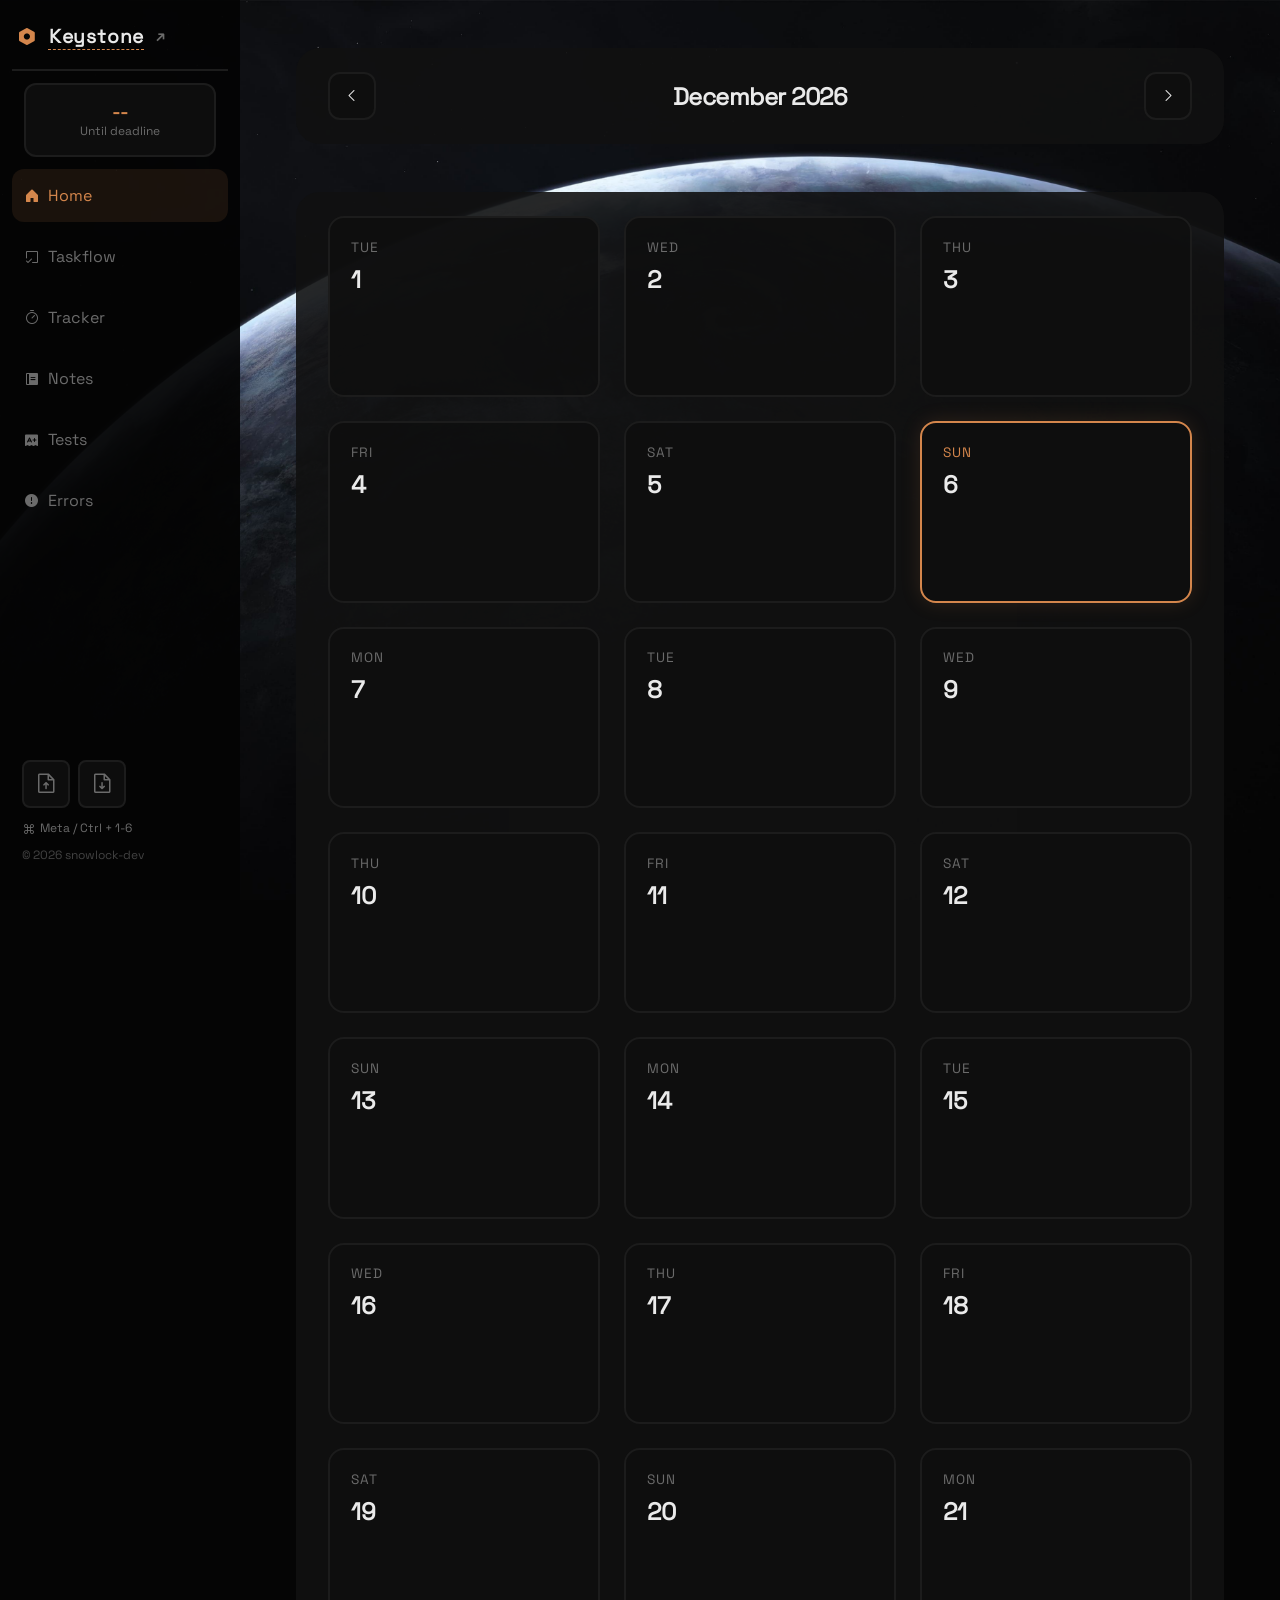
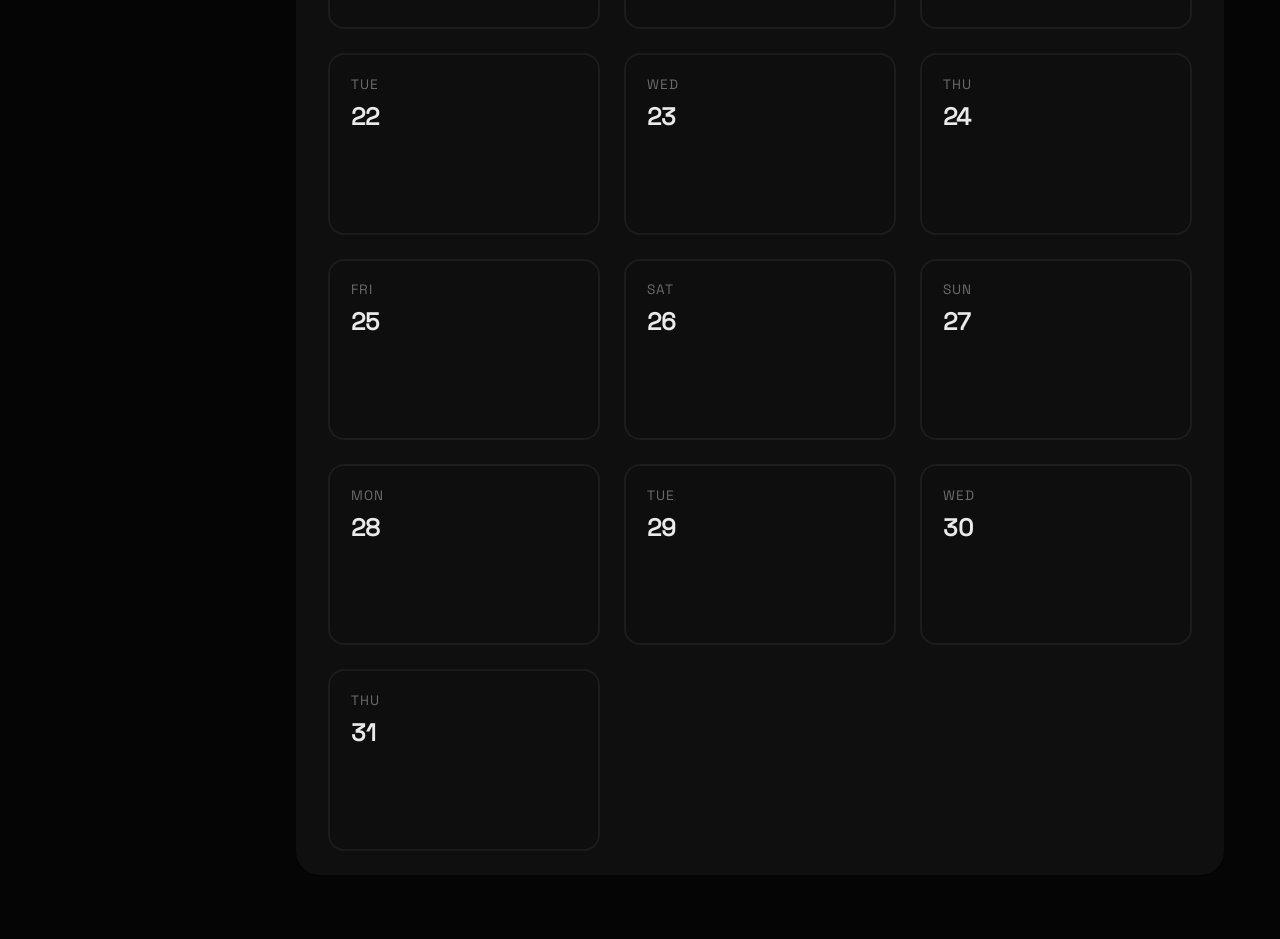
==== commit 12bdc7eb: "feat: added countdown timer & updated image" ====
--- a/index.html
+++ b/index.html
@@ -8,7 +8,7 @@
   <meta property="og:description" content="A liteweight local-first workspace website">
 
   <meta property="og:image" content="https://raw.githubusercontent.com/snowlock-dev/keystone/refs/heads/main/assets/image.png">
-  <meta property="og:image:secure_url" content="https://raw.githubusercontent.com/snowlock-dev/keystone/refs/heads/main/assets/image.png">
+  <meta property="og:image:secure_url" content="https://raw.githubusercontent.com/snowlock-dev/keystone/refs/heads/main/assets/og-image.png">
   <meta property="og:image:type" content="image/png">
 
   <meta name="twitter:card" content="summary_large_image">
@@ -43,6 +43,19 @@
             <span>Keystone</span> 
           </a>
           <span class="a-arrow">↗</span>
+        </div>
+      </div>
+
+      <div class="days-till-card" id="daysTillCard">
+        <div class="days-till-header" id="daysTillHeader">
+          <span class="days-till-value" id="daysTillValue">0 days</span>
+          <span class="days-till-label" id="daysTillLabel">Until deadline</span>
+        </div>
+        <div class="days-till-inputs" id="daysTillInputs" style="display:none;">
+          <input type="date" id="deadlineDate" class="form-input">
+          <input type="text" id="deadlineLabel" class="form-input" placeholder="Label..." maxlength="20">
+          <button class="days-till-btn" id="saveDeadlineBtn">Save</button>
+          <button class="days-till-btn" id="clearDeadlineBtn" style="background: var(--muted);">Clear</button>
         </div>
       </div>
 
@@ -239,12 +252,16 @@
             <div class="timer-top-row">
               <div class="form-group">
                 <label class="form-label" for="subjectSelect">Select Subject</label>
-                <select id="subjectSelect" class="form-select">
-                  <option value="physics">Physics</option>
-                  <option value="chem">Chemistry</option>
-                  <option value="maths">Maths</option>
-                  <option value="mock">Mock Tests</option>
-                </select>
+                <div class="custom-select-container">
+                  <button class="select-trigger" popovertarget="subjectSelectMenu" id="subjectTrigger" data-input-id="subjectSelect">Physics</button>
+                  <div popover id="subjectSelectMenu" class="select-menu">
+                    <button type="button" data-value="physics">Physics</button>
+                    <button type="button" data-value="chem">Chemistry</button>
+                    <button type="button" data-value="maths">Maths</button>
+                    <button type="button" data-value="mock">Mock Tests</button>
+                  </div>
+                </div>
+                <input type="hidden" id="subjectSelect" value="physics">
               </div>
               <div class="form-group" style="flex: 1; max-width: 400px;">
                 <label class="form-label" for="sessionDesc">Session Description (Optional)</label>
@@ -395,13 +412,25 @@
             <h3>Add Manual Session!</h3>
             <div class="modal-body">
               <div class="form-group">
-                <label class="form-label" for="modalSubject">Subject</label>
-                <select id="modalSubject" class="form-select">
-                  <option value="physics">Physics</option>
-                  <option value="chem">Chemistry</option>
-                  <option value="maths">Maths</option>
-                  <option value="mock">Mock Tests</option>
-                </select>
+                <label class="form-label">Subject</label>
+                <div style="display: flex; gap: 0.5rem; flex-wrap: wrap;">
+                  <label class="switch-label" style="flex: 1;">
+                    <input type="radio" name="modalSubject" value="physics" checked>
+                    <span class="switch-text">Physics</span>
+                  </label>
+                  <label class="switch-label" style="flex: 1;">
+                    <input type="radio" name="modalSubject" value="chem">
+                    <span class="switch-text">Chemistry</span>
+                  </label>
+                  <label class="switch-label" style="flex: 1;">
+                    <input type="radio" name="modalSubject" value="maths">
+                    <span class="switch-text">Maths</span>
+                  </label>
+                  <label class="switch-label" style="flex: 1;">
+                    <input type="radio" name="modalSubject" value="mock">
+                    <span class="switch-text">Mock</span>
+                  </label>
+                </div>
               </div>
               <div class="form-group">
                 <label class="form-label" for="modalDuration">Duration (minutes)</label>
@@ -525,12 +554,16 @@
               <div class="form-row">
                 <div class="form-group">
                   <label class="form-label">Subject</label>
-                  <select id="errorSubjectSelect" class="form-select">
-                    <option value="physics">Physics</option>
-                    <option value="chem">Chemistry</option>
-                    <option value="maths">Maths</option>
-                    <option value="mock">Mock Tests</option>
-                  </select>
+                  <div class="custom-select-container">
+                    <button type="button" class="select-trigger" popovertarget="errorSubjectMenu" id="errorSubjectTrigger" data-input-id="errorSubjectSelect">Physics</button>
+                    <div popover id="errorSubjectMenu" class="select-menu">
+                      <button type="button" data-value="physics">Physics</button>
+                      <button type="button" data-value="chem">Chemistry</button>
+                      <button type="button" data-value="maths">Maths</button>
+                      <button type="button" data-value="mock">Mock Tests</button>
+                    </div>
+                  </div>
+                  <input type="hidden" id="errorSubjectSelect" value="physics">
                 </div>
                 <div class="form-group">
                   <label class="form-label">Chapter / Topic</label>
@@ -539,12 +572,16 @@
               </div>
               <div class="form-group">
                 <label class="form-label">Error Type</label>
-                <select id="errorTypeSelect" class="form-select">
-                  <option value="Conceptual Gap">Conceptual Gap</option>
-                  <option value="Silly Mistake">Silly Mistake</option>
-                  <option value="Calculation Error">Calculation Error</option>
-                  <option value="Others">Others</option>
-                </select>
+                <div class="custom-select-container">
+                  <button type="button" class="select-trigger" popovertarget="errorTypeMenu" id="errorTypeTrigger" data-input-id="errorTypeSelect">Conceptual Gap</button>
+                  <div popover id="errorTypeMenu" class="select-menu">
+                    <button type="button" data-value="Conceptual Gap">Conceptual Gap</button>
+                    <button type="button" data-value="Silly Mistake">Silly Mistake</button>
+                    <button type="button" data-value="Calculation Error">Calculation Error</button>
+                    <button type="button" data-value="Others">Others</button>
+                  </div>
+                </div>
+                <input type="hidden" id="errorTypeSelect" value="Conceptual Gap">
               </div>
               <div class="form-group">
                 <label class="form-label">Key Takeaway (What did you learn?)</label>
--- a/css/style.css
+++ b/css/style.css
@@ -34,6 +34,11 @@
   box-sizing: border-box;
   scrollbar-color: #3c3c3c var(--bg);
   scrollbar-width: thin;
+}
+
+:focus-visible {
+  outline: 2px solid var(--accent);
+  outline-offset: 2px;
 }
 
 ::-webkit-scrollbar {
@@ -122,7 +127,6 @@
   gap: 10px;
   padding: 0 0.3rem 1.25rem;
   border-bottom: 2px solid var(--border);
-  margin-bottom: 0.75rem;
 }
 
 .sidebar-nav {
@@ -134,7 +138,7 @@
 .brand {
   display: flex;
   align-items: center;
-  gap: 1rem;
+  gap: 0.75rem;
   letter-spacing: 0.05rem;
   font-size: 1.2rem;
   font-weight: bold;
@@ -152,10 +156,10 @@
 
 .sidebar-footer {
   margin-top: auto;
-  padding: 16px;
+  padding: 10px;
   display: flex;
   flex-direction: column;
-  gap: 10px;
+  gap: 6px;
 }
 
 .sidebar-footer .footer-actions {
@@ -164,12 +168,12 @@
 
 .sidebar-footer p {
   margin: 0;
-  line-height: 1.8;
+  line-height: 1.75;
   font-size: 12px;
   color: var(--muted, #888);
   display: flex;
   align-items: center;
-  gap: 6px;
+  gap: 4px;
 }
 
 .sidebar-footer p i {
@@ -258,7 +262,7 @@
 .nav-item {
   display: flex;
   align-items: center;
-  gap: 0.75rem;
+  gap: 0.5rem;
   padding: 1rem 0.75rem;
   border-radius: 12px;
   color: var(--muted);
@@ -319,15 +323,15 @@
 .app-container {
   width: 100%;
   max-width: 1400px;
-  padding: 3rem 3.5rem 4rem; /* More padding around the whole app */
+  padding: 3rem 3.5rem 4rem;
 }
 
 .app-header { 
-  margin-bottom: 3rem; /* Massive space below headers */
+  margin-bottom: 3rem;
   flex-shrink: 0; 
 }
 .app-header h1 { 
-  font-size: 3rem; /* Huge titles */
+  font-size: 3rem;
   font-weight: 700; 
   letter-spacing: -0.04em; 
   line-height: 1.1; 
@@ -382,20 +386,12 @@
   background: rgba(255,255,255,0.4); 
 }
 
-.calendar-grid { 
+.calendar-grid {
   display: grid; 
   grid-template-columns: repeat(4, 1fr); 
   grid-auto-rows: max-content; 
   gap: 1.5rem;
   align-content: start; 
-  transition: opacity 0.2s ease, transform 0.2s ease;
-  opacity: 1;
-  transform: translateY(0);
-}
-
-.calendar-grid.fade-out {
-  opacity: 0;
-  transform: translateY(10px);
 }
 
 .calendar-day {
@@ -411,7 +407,25 @@
   padding: 1.3rem;
   margin: 0;
   overflow: hidden;
-  aspect-ratio: 1.75; 
+  min-height: 160px;
+}
+.exam-card {
+  margin-top: 15px;
+  padding: 12px 10px;
+  background: rgba(255, 143, 63, 0.15);
+  border: 2px solid rgba(255, 143, 63, 0.5);
+  border-radius: 8px;
+  color: rgb(255, 143, 63);
+  font-size: 0.8rem;
+  display: flex;
+  justify-content: space-between;
+  width: 100%;
+  cursor: pointer;
+  transition: transform 0.2s;
+}
+.exam-card:hover {
+  transform: scale(1.02);
+  background: rgba(255, 143, 63, 0.25);
 }
 .calendar-day:hover {
   background: var(--item-active);
@@ -596,7 +610,7 @@
   background: transparent;
   border: none;
   outline: none;
-  padding: 1.1rem 1.5rem; /* Taller input */
+  padding: 1.1rem 1.5rem;
   font-family: inherit;
   font-size: 1.1rem; 
   color: var(--fg);
@@ -706,7 +720,7 @@
   background: var(--card);
   border: 2px solid var(--border);
   border-radius: 14px; 
-  padding: 1.25rem 1.5rem; /* Much taller todo items */
+  padding: 1.25rem 1.5rem;
   transition: transform 0.2s, border-color 0.25s, opacity 0.3s;
   animation: slideIn 0.35s cubic-bezier(0.22, 1, 0.36, 1) both;
 }
@@ -973,7 +987,7 @@
   margin: 0 2px;
 }
 
-/* Taskflow Grouping & Visibility */
+
 .nav-group-panel {
   padding: 1.5rem;
   margin-bottom: 1.5rem;
@@ -1107,12 +1121,81 @@
   opacity: 0.75;
 }
 
+.days-till-card {
+  background: var(--surface);
+  border: 2px solid var(--border);
+  border-radius: 12px;
+  padding: 1rem;
+  margin: 0.75rem;
+  cursor: pointer;
+  transition: all 0.2s;
+}
+
+.days-till-card:hover {
+  border-color: var(--accent);
+}
+
+.days-till-header {
+  display: flex;
+  flex-direction: column;
+  align-items: center;
+}
+
+.days-till-value {
+  font-size: 1.1rem;
+  font-weight: 700;
+  color: var(--accent);
+}
+
+.days-till-label {
+  font-size: 0.75rem;
+  color: var(--muted);
+}
+
+.days-till-inputs {
+  display: flex;
+  flex-direction: column;
+  gap: 0.5rem;
+  margin-top: 1rem;
+}
+
+.days-till-card .form-input {
+  padding: 0.5rem 0.75rem;
+  font-size: 0.9rem;
+  border-radius: 8px;
+  background: var(--surface);
+  border: 2px solid var(--border);
+}
+
+.days-till-btn {
+  background: var(--accent);
+  color: #fff;
+  border: none;
+  border-radius: 8px;
+  padding: 0.5rem 1rem;
+  font-family: inherit;
+  font-size: 0.9rem;
+  font-weight: 600;
+  cursor: pointer;
+  transition: transform 0.15s, box-shadow 0.3s, opacity 0.2s;
+  display: flex;
+  align-items: center;
+  justify-content: center;
+}
+
+.days-till-btn:hover {
+  transform: scale(1.01);
+}
+
+.days-till-btn:active {
+  transform: scale(0.97);
+}
+
 .tracker-panel, .modal-card {
   background: var(--card);
   border: 2px solid var(--border);
 }
 
-/* --- Notes Markdown Preview Toggling --- */
 .notes-content-wrapper {
   position: relative;
   flex: 1;
@@ -1152,7 +1235,6 @@
 .notes-wrapper.editing .notes-input { display: block; }
 .notes-wrapper.editing .notes-preview { display: none; }
 
-/* Reusing markdown-body styling for Notes Preview */
 .notes-preview.markdown-body {
   color: var(--fg);
 }
@@ -1177,9 +1259,9 @@
 .notes-preview.markdown-body code { background: var(--code-bg); color: var(--code-color); padding: 0.2rem 0.5rem; border-radius: 6px; font-family: 'Courier New', monospace; font-size: 0.95em; border: 2px solid var(--border); }
 .notes-preview.markdown-body pre { background: var(--code-bg); border: 2px solid var(--border); border-radius: 8px; padding: 1rem; margin-bottom: 1rem; overflow-x: auto; }
 .notes-preview.markdown-body pre code { background: transparent; color: var(--code-color); padding: 0; border: none; font-size: 0.95rem; }
-.notes-preview.markdown-body blockquote { border-left: 4px solid var(--accent); padding-left: 1rem; margin: 0 0 1rem 0; color: var(--fg); } /* Changed from #d0d0d0 */
+.notes-preview.markdown-body blockquote { border-left: 4px solid var(--accent); padding-left: 1rem; margin: 0 0 1rem 0; color: var(--fg); }
 .notes-preview.markdown-body em, 
-.notes-preview.markdown-body i { font-style: italic; color: var(--fg); } /* Changed from #d0d0d0 */
+.notes-preview.markdown-body i { font-style: italic; color: var(--fg); }
 .notes-preview.markdown-body strong { font-weight: 700; color: var(--fg); }
 .notes-preview.markdown-body table { width: 100%; border-collapse: collapse; margin-bottom: 1rem; }
 .notes-preview.markdown-body th, 
@@ -1197,6 +1279,7 @@
   width: 100%;
   max-width: 540px; 
   padding: 2.5rem; 
+  overflow: visible;
 }
 
 .modal-card h3 { 
@@ -1313,7 +1396,6 @@
   margin-bottom: 2rem;
 }
 
-/* Stats Cards */
 .stats-cards { 
   display: grid; 
   grid-template-columns: repeat(4, 1fr); 
@@ -1438,7 +1520,6 @@
   height: 100% !important;
 }
 
-/* Center text overlay for the pie chart */
 .pie-center-text { 
   position: absolute;
   top: 50%;
@@ -1478,7 +1559,7 @@
   font-size: 0.8rem;
 }
 
-/* --- Daily Goals & Questions --- */
+
 .goals-panel {
   display: flex;
   flex-direction: column;
@@ -1503,7 +1584,7 @@
   text-align: center;
 }
 
-/* Merged Goals Box */
+
 .merged-goals-box {
   display: flex;
   flex-direction: column;
@@ -1587,7 +1668,6 @@
   padding: 0.75rem 1rem;
 }
 
-/* Hide number input spinners to keep text perfectly centered */
 .subject-input-row input[type=number]::-webkit-inner-spin-button,
 .subject-input-row input[type=number]::-webkit-outer-spin-button {
   -webkit-appearance: none;
@@ -1754,7 +1834,6 @@
   font-weight: 600;
 }
 
-/* Ensure time input icon is visible and themed */
 input[type="time"]::-webkit-calendar-picker-indicator {
   filter: invert(0.8);
   cursor: pointer;
@@ -1834,7 +1913,104 @@
   opacity: 0.5 !important;
 }
 
-/* --- Session & Test Cards --- */
+.custom-select-container {
+  position: relative;
+  width: 100%;
+}
+
+.custom-select-container {
+  position: relative;
+  width: 100%;
+}
+
+.modal-overlay .select-menu {
+  position: absolute;
+  top: 100%;
+  left: 0;
+  margin-top: 0.5rem;
+}
+
+.select-trigger {
+  width: 100%;
+  background: var(--surface);
+  border: 2px solid var(--border);
+  border-radius: 12px;
+  padding: 1.1rem 1.25rem;
+  color: var(--fg);
+  font-size: 1.05rem;
+  text-align: left;
+  cursor: pointer;
+  display: flex;
+  justify-content: space-between;
+  align-items: center;
+  transition: border-color 0.2s;
+}
+
+#subjectTrigger { anchor-name: --subject-anchor; }
+#errorSubjectTrigger { anchor-name: --error-subject-anchor; }
+#errorTypeTrigger { anchor-name: --error-type-anchor; }
+
+#subjectSelectMenu { position-anchor: --subject-anchor; }
+#errorSubjectMenu { position-anchor: --error-subject-anchor; }
+#errorTypeMenu { position-anchor: --error-type-anchor; }
+
+.select-menu {
+  background: var(--surface);
+  border: 2px solid var(--border);
+  border-radius: 12px;
+  padding: 0.5rem;
+  min-width: 200px;
+  box-shadow: 0 10px 25px rgba(0,0,0,0.3);
+  margin-top: 0.5rem;
+  
+  position: absolute;
+  top: anchor(bottom);
+  left: anchor(left);
+}
+
+.select-menu button {
+  width: 100%;
+  text-align: left;
+  padding: 0.75rem 1rem;
+  background: transparent;
+  border: none;
+  color: var(--fg);
+  border-radius: 8px;
+  cursor: pointer;
+  font-size: 1rem;
+}
+
+.select-menu button:hover {
+  background: var(--item-active);
+  color: var(--accent);
+}
+
+.select-menu button:focus-visible {
+  outline: 2px solid var(--accent);
+}
+
+.select-menu button {
+  width: 100%;
+  text-align: left;
+  padding: 0.75rem 1rem;
+  background: transparent;
+  border: none;
+  color: var(--fg);
+  border-radius: 8px;
+  cursor: pointer;
+  font-size: 1rem;
+}
+
+.select-menu button:hover {
+  background: var(--item-active);
+  color: var(--accent);
+}
+
+.select-menu button:focus-visible {
+  outline: 2px solid var(--accent);
+}
+
+
 #sessionLog, #testHistoryList {
   display: grid;
   grid-template-columns: repeat(auto-fill, minmax(360px, 1fr));
@@ -1935,7 +2111,7 @@
   letter-spacing: -0.02em;
 }
 
-/* --- Error Log Cards & Filters --- */
+
 .error-filters {
   display: flex;
   flex-direction: column;
@@ -1957,19 +2133,53 @@
 }
 
 #errorLogList {
+  display: flex;
+  flex-direction: column;
+  gap: 3rem;
+}
+
+.error-subject-header {
+  font-size: 2rem;
+  font-weight: 700;
+  margin: 3rem 0 1.5rem;
+  padding: 0.5rem 0 0.5rem 1.5rem;
+  background: transparent;
+  border: none;
+  border-left: 6px solid var(--accent);
+  border-radius: 0;
+  text-transform: none;
+  letter-spacing: -0.01em;
+  text-align: left;
+  color: var(--fg);
+}
+
+.error-chapter-subgroup {
+  margin: 1.5rem 0;
+}
+
+.error-chapter-header {
+  font-size: 1.8rem;
+  font-weight: 700;
+  margin-bottom: 1rem;
+  color: var(--fg);
+  padding-bottom: 0.5rem;
+  border-bottom: 3px dashed var(--muted);
+  display: block;
+  width: 100%;
+}
+
+.error-chapter-grid {
   display: grid;
-  grid-template-columns: repeat(auto-fill, minmax(420px, 1fr)); 
-  gap: 2rem; 
-  padding-right: 0.5rem;
-  padding-top: 4px; /* added to account for the 4px translate effect */
+  grid-template-columns: repeat(auto-fill, minmax(400px, 1fr));
+  gap: 2rem;
 }
 
 .error-card {
   position: relative;
   background: var(--card);
   border: 2px solid var(--border);
-  border-radius: 20px; 
-  padding: 3rem; 
+  border-radius: 20px;
+  padding: 2.5rem;
   transition: border-color 0.2s, transform 0.2s, box-shadow 0.2s;
   overflow: hidden;
 }
@@ -2018,7 +2228,7 @@
   background: rgba(228, 90, 92, 0.1);
 }
 
-/* Edit Mode UI */
+
 .error-edit-input {
   width: 100%;
   background: var(--surface);
@@ -2461,6 +2671,7 @@
   .sidebar-nav {
     flex-direction: row;
     overflow-x: auto;
+    overflow-y: visible;
     gap: 0.5rem;
     padding-bottom: 0.25rem;
     scrollbar-width: none;
@@ -2797,4 +3008,4 @@
     animation-iteration-count: 1 !important;
     transition-duration: 0.01ms !important;
   }
-}+}
--- a/css/style.css
+++ b/css/style.css
@@ -34,6 +34,11 @@
   box-sizing: border-box;
   scrollbar-color: #3c3c3c var(--bg);
   scrollbar-width: thin;
+}
+
+:focus-visible {
+  outline: 2px solid var(--accent);
+  outline-offset: 2px;
 }
 
 ::-webkit-scrollbar {
@@ -122,7 +127,6 @@
   gap: 10px;
   padding: 0 0.3rem 1.25rem;
   border-bottom: 2px solid var(--border);
-  margin-bottom: 0.75rem;
 }
 
 .sidebar-nav {
@@ -134,7 +138,7 @@
 .brand {
   display: flex;
   align-items: center;
-  gap: 1rem;
+  gap: 0.75rem;
   letter-spacing: 0.05rem;
   font-size: 1.2rem;
   font-weight: bold;
@@ -152,10 +156,10 @@
 
 .sidebar-footer {
   margin-top: auto;
-  padding: 16px;
+  padding: 10px;
   display: flex;
   flex-direction: column;
-  gap: 10px;
+  gap: 6px;
 }
 
 .sidebar-footer .footer-actions {
@@ -164,12 +168,12 @@
 
 .sidebar-footer p {
   margin: 0;
-  line-height: 1.8;
+  line-height: 1.75;
   font-size: 12px;
   color: var(--muted, #888);
   display: flex;
   align-items: center;
-  gap: 6px;
+  gap: 4px;
 }
 
 .sidebar-footer p i {
@@ -258,7 +262,7 @@
 .nav-item {
   display: flex;
   align-items: center;
-  gap: 0.75rem;
+  gap: 0.5rem;
   padding: 1rem 0.75rem;
   border-radius: 12px;
   color: var(--muted);
@@ -319,15 +323,15 @@
 .app-container {
   width: 100%;
   max-width: 1400px;
-  padding: 3rem 3.5rem 4rem; /* More padding around the whole app */
+  padding: 3rem 3.5rem 4rem;
 }
 
 .app-header { 
-  margin-bottom: 3rem; /* Massive space below headers */
+  margin-bottom: 3rem;
   flex-shrink: 0; 
 }
 .app-header h1 { 
-  font-size: 3rem; /* Huge titles */
+  font-size: 3rem;
   font-weight: 700; 
   letter-spacing: -0.04em; 
   line-height: 1.1; 
@@ -382,20 +386,12 @@
   background: rgba(255,255,255,0.4); 
 }
 
-.calendar-grid { 
+.calendar-grid {
   display: grid; 
   grid-template-columns: repeat(4, 1fr); 
   grid-auto-rows: max-content; 
   gap: 1.5rem;
   align-content: start; 
-  transition: opacity 0.2s ease, transform 0.2s ease;
-  opacity: 1;
-  transform: translateY(0);
-}
-
-.calendar-grid.fade-out {
-  opacity: 0;
-  transform: translateY(10px);
 }
 
 .calendar-day {
@@ -411,7 +407,25 @@
   padding: 1.3rem;
   margin: 0;
   overflow: hidden;
-  aspect-ratio: 1.75; 
+  min-height: 160px;
+}
+.exam-card {
+  margin-top: 15px;
+  padding: 12px 10px;
+  background: rgba(255, 143, 63, 0.15);
+  border: 2px solid rgba(255, 143, 63, 0.5);
+  border-radius: 8px;
+  color: rgb(255, 143, 63);
+  font-size: 0.8rem;
+  display: flex;
+  justify-content: space-between;
+  width: 100%;
+  cursor: pointer;
+  transition: transform 0.2s;
+}
+.exam-card:hover {
+  transform: scale(1.02);
+  background: rgba(255, 143, 63, 0.25);
 }
 .calendar-day:hover {
   background: var(--item-active);
@@ -596,7 +610,7 @@
   background: transparent;
   border: none;
   outline: none;
-  padding: 1.1rem 1.5rem; /* Taller input */
+  padding: 1.1rem 1.5rem;
   font-family: inherit;
   font-size: 1.1rem; 
   color: var(--fg);
@@ -706,7 +720,7 @@
   background: var(--card);
   border: 2px solid var(--border);
   border-radius: 14px; 
-  padding: 1.25rem 1.5rem; /* Much taller todo items */
+  padding: 1.25rem 1.5rem;
   transition: transform 0.2s, border-color 0.25s, opacity 0.3s;
   animation: slideIn 0.35s cubic-bezier(0.22, 1, 0.36, 1) both;
 }
@@ -973,7 +987,7 @@
   margin: 0 2px;
 }
 
-/* Taskflow Grouping & Visibility */
+
 .nav-group-panel {
   padding: 1.5rem;
   margin-bottom: 1.5rem;
@@ -1107,12 +1121,81 @@
   opacity: 0.75;
 }
 
+.days-till-card {
+  background: var(--surface);
+  border: 2px solid var(--border);
+  border-radius: 12px;
+  padding: 1rem;
+  margin: 0.75rem;
+  cursor: pointer;
+  transition: all 0.2s;
+}
+
+.days-till-card:hover {
+  border-color: var(--accent);
+}
+
+.days-till-header {
+  display: flex;
+  flex-direction: column;
+  align-items: center;
+}
+
+.days-till-value {
+  font-size: 1.1rem;
+  font-weight: 700;
+  color: var(--accent);
+}
+
+.days-till-label {
+  font-size: 0.75rem;
+  color: var(--muted);
+}
+
+.days-till-inputs {
+  display: flex;
+  flex-direction: column;
+  gap: 0.5rem;
+  margin-top: 1rem;
+}
+
+.days-till-card .form-input {
+  padding: 0.5rem 0.75rem;
+  font-size: 0.9rem;
+  border-radius: 8px;
+  background: var(--surface);
+  border: 2px solid var(--border);
+}
+
+.days-till-btn {
+  background: var(--accent);
+  color: #fff;
+  border: none;
+  border-radius: 8px;
+  padding: 0.5rem 1rem;
+  font-family: inherit;
+  font-size: 0.9rem;
+  font-weight: 600;
+  cursor: pointer;
+  transition: transform 0.15s, box-shadow 0.3s, opacity 0.2s;
+  display: flex;
+  align-items: center;
+  justify-content: center;
+}
+
+.days-till-btn:hover {
+  transform: scale(1.01);
+}
+
+.days-till-btn:active {
+  transform: scale(0.97);
+}
+
 .tracker-panel, .modal-card {
   background: var(--card);
   border: 2px solid var(--border);
 }
 
-/* --- Notes Markdown Preview Toggling --- */
 .notes-content-wrapper {
   position: relative;
   flex: 1;
@@ -1152,7 +1235,6 @@
 .notes-wrapper.editing .notes-input { display: block; }
 .notes-wrapper.editing .notes-preview { display: none; }
 
-/* Reusing markdown-body styling for Notes Preview */
 .notes-preview.markdown-body {
   color: var(--fg);
 }
@@ -1177,9 +1259,9 @@
 .notes-preview.markdown-body code { background: var(--code-bg); color: var(--code-color); padding: 0.2rem 0.5rem; border-radius: 6px; font-family: 'Courier New', monospace; font-size: 0.95em; border: 2px solid var(--border); }
 .notes-preview.markdown-body pre { background: var(--code-bg); border: 2px solid var(--border); border-radius: 8px; padding: 1rem; margin-bottom: 1rem; overflow-x: auto; }
 .notes-preview.markdown-body pre code { background: transparent; color: var(--code-color); padding: 0; border: none; font-size: 0.95rem; }
-.notes-preview.markdown-body blockquote { border-left: 4px solid var(--accent); padding-left: 1rem; margin: 0 0 1rem 0; color: var(--fg); } /* Changed from #d0d0d0 */
+.notes-preview.markdown-body blockquote { border-left: 4px solid var(--accent); padding-left: 1rem; margin: 0 0 1rem 0; color: var(--fg); }
 .notes-preview.markdown-body em, 
-.notes-preview.markdown-body i { font-style: italic; color: var(--fg); } /* Changed from #d0d0d0 */
+.notes-preview.markdown-body i { font-style: italic; color: var(--fg); }
 .notes-preview.markdown-body strong { font-weight: 700; color: var(--fg); }
 .notes-preview.markdown-body table { width: 100%; border-collapse: collapse; margin-bottom: 1rem; }
 .notes-preview.markdown-body th, 
@@ -1197,6 +1279,7 @@
   width: 100%;
   max-width: 540px; 
   padding: 2.5rem; 
+  overflow: visible;
 }
 
 .modal-card h3 { 
@@ -1313,7 +1396,6 @@
   margin-bottom: 2rem;
 }
 
-/* Stats Cards */
 .stats-cards { 
   display: grid; 
   grid-template-columns: repeat(4, 1fr); 
@@ -1438,7 +1520,6 @@
   height: 100% !important;
 }
 
-/* Center text overlay for the pie chart */
 .pie-center-text { 
   position: absolute;
   top: 50%;
@@ -1478,7 +1559,7 @@
   font-size: 0.8rem;
 }
 
-/* --- Daily Goals & Questions --- */
+
 .goals-panel {
   display: flex;
   flex-direction: column;
@@ -1503,7 +1584,7 @@
   text-align: center;
 }
 
-/* Merged Goals Box */
+
 .merged-goals-box {
   display: flex;
   flex-direction: column;
@@ -1587,7 +1668,6 @@
   padding: 0.75rem 1rem;
 }
 
-/* Hide number input spinners to keep text perfectly centered */
 .subject-input-row input[type=number]::-webkit-inner-spin-button,
 .subject-input-row input[type=number]::-webkit-outer-spin-button {
   -webkit-appearance: none;
@@ -1754,7 +1834,6 @@
   font-weight: 600;
 }
 
-/* Ensure time input icon is visible and themed */
 input[type="time"]::-webkit-calendar-picker-indicator {
   filter: invert(0.8);
   cursor: pointer;
@@ -1834,7 +1913,104 @@
   opacity: 0.5 !important;
 }
 
-/* --- Session & Test Cards --- */
+.custom-select-container {
+  position: relative;
+  width: 100%;
+}
+
+.custom-select-container {
+  position: relative;
+  width: 100%;
+}
+
+.modal-overlay .select-menu {
+  position: absolute;
+  top: 100%;
+  left: 0;
+  margin-top: 0.5rem;
+}
+
+.select-trigger {
+  width: 100%;
+  background: var(--surface);
+  border: 2px solid var(--border);
+  border-radius: 12px;
+  padding: 1.1rem 1.25rem;
+  color: var(--fg);
+  font-size: 1.05rem;
+  text-align: left;
+  cursor: pointer;
+  display: flex;
+  justify-content: space-between;
+  align-items: center;
+  transition: border-color 0.2s;
+}
+
+#subjectTrigger { anchor-name: --subject-anchor; }
+#errorSubjectTrigger { anchor-name: --error-subject-anchor; }
+#errorTypeTrigger { anchor-name: --error-type-anchor; }
+
+#subjectSelectMenu { position-anchor: --subject-anchor; }
+#errorSubjectMenu { position-anchor: --error-subject-anchor; }
+#errorTypeMenu { position-anchor: --error-type-anchor; }
+
+.select-menu {
+  background: var(--surface);
+  border: 2px solid var(--border);
+  border-radius: 12px;
+  padding: 0.5rem;
+  min-width: 200px;
+  box-shadow: 0 10px 25px rgba(0,0,0,0.3);
+  margin-top: 0.5rem;
+  
+  position: absolute;
+  top: anchor(bottom);
+  left: anchor(left);
+}
+
+.select-menu button {
+  width: 100%;
+  text-align: left;
+  padding: 0.75rem 1rem;
+  background: transparent;
+  border: none;
+  color: var(--fg);
+  border-radius: 8px;
+  cursor: pointer;
+  font-size: 1rem;
+}
+
+.select-menu button:hover {
+  background: var(--item-active);
+  color: var(--accent);
+}
+
+.select-menu button:focus-visible {
+  outline: 2px solid var(--accent);
+}
+
+.select-menu button {
+  width: 100%;
+  text-align: left;
+  padding: 0.75rem 1rem;
+  background: transparent;
+  border: none;
+  color: var(--fg);
+  border-radius: 8px;
+  cursor: pointer;
+  font-size: 1rem;
+}
+
+.select-menu button:hover {
+  background: var(--item-active);
+  color: var(--accent);
+}
+
+.select-menu button:focus-visible {
+  outline: 2px solid var(--accent);
+}
+
+
 #sessionLog, #testHistoryList {
   display: grid;
   grid-template-columns: repeat(auto-fill, minmax(360px, 1fr));
@@ -1935,7 +2111,7 @@
   letter-spacing: -0.02em;
 }
 
-/* --- Error Log Cards & Filters --- */
+
 .error-filters {
   display: flex;
   flex-direction: column;
@@ -1957,19 +2133,53 @@
 }
 
 #errorLogList {
+  display: flex;
+  flex-direction: column;
+  gap: 3rem;
+}
+
+.error-subject-header {
+  font-size: 2rem;
+  font-weight: 700;
+  margin: 3rem 0 1.5rem;
+  padding: 0.5rem 0 0.5rem 1.5rem;
+  background: transparent;
+  border: none;
+  border-left: 6px solid var(--accent);
+  border-radius: 0;
+  text-transform: none;
+  letter-spacing: -0.01em;
+  text-align: left;
+  color: var(--fg);
+}
+
+.error-chapter-subgroup {
+  margin: 1.5rem 0;
+}
+
+.error-chapter-header {
+  font-size: 1.8rem;
+  font-weight: 700;
+  margin-bottom: 1rem;
+  color: var(--fg);
+  padding-bottom: 0.5rem;
+  border-bottom: 3px dashed var(--muted);
+  display: block;
+  width: 100%;
+}
+
+.error-chapter-grid {
   display: grid;
-  grid-template-columns: repeat(auto-fill, minmax(420px, 1fr)); 
-  gap: 2rem; 
-  padding-right: 0.5rem;
-  padding-top: 4px; /* added to account for the 4px translate effect */
+  grid-template-columns: repeat(auto-fill, minmax(400px, 1fr));
+  gap: 2rem;
 }
 
 .error-card {
   position: relative;
   background: var(--card);
   border: 2px solid var(--border);
-  border-radius: 20px; 
-  padding: 3rem; 
+  border-radius: 20px;
+  padding: 2.5rem;
   transition: border-color 0.2s, transform 0.2s, box-shadow 0.2s;
   overflow: hidden;
 }
@@ -2018,7 +2228,7 @@
   background: rgba(228, 90, 92, 0.1);
 }
 
-/* Edit Mode UI */
+
 .error-edit-input {
   width: 100%;
   background: var(--surface);
@@ -2461,6 +2671,7 @@
   .sidebar-nav {
     flex-direction: row;
     overflow-x: auto;
+    overflow-y: visible;
     gap: 0.5rem;
     padding-bottom: 0.25rem;
     scrollbar-width: none;
@@ -2797,4 +3008,4 @@
     animation-iteration-count: 1 !important;
     transition-duration: 0.01ms !important;
   }
-}+}
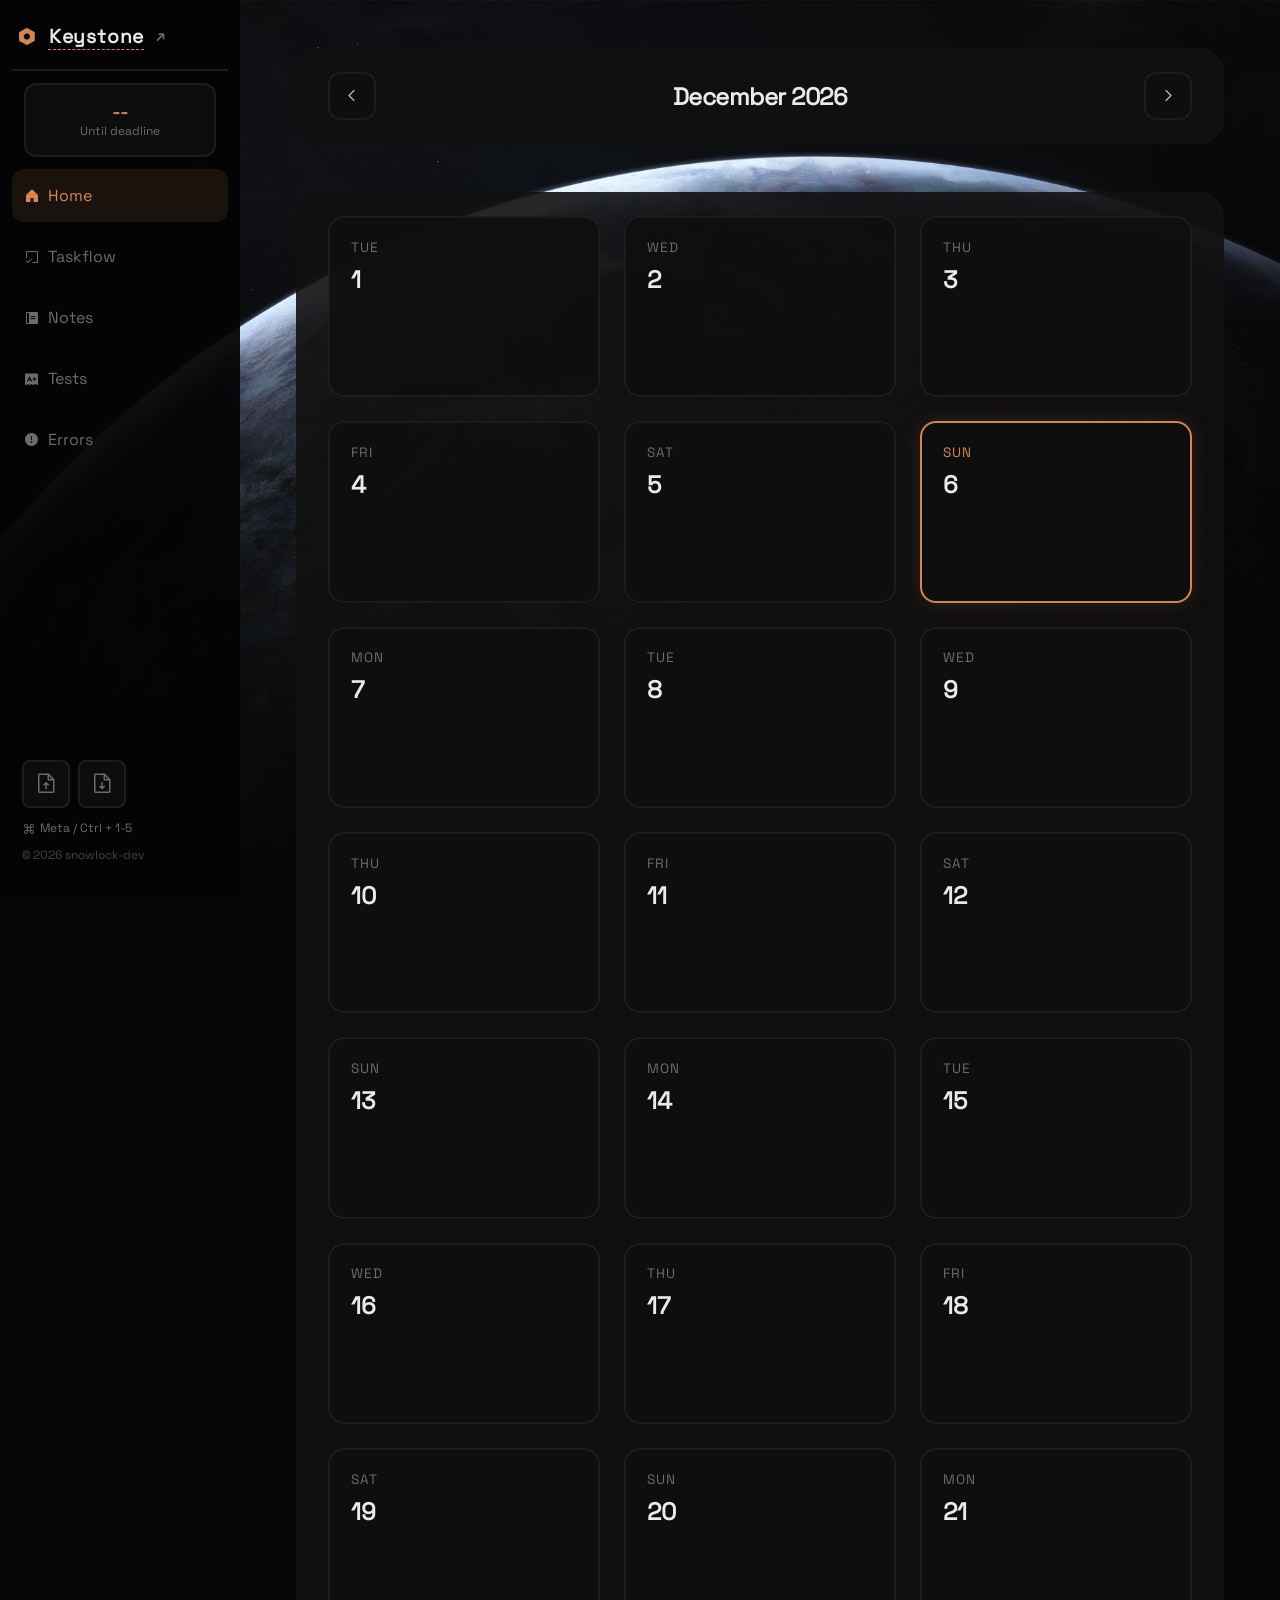
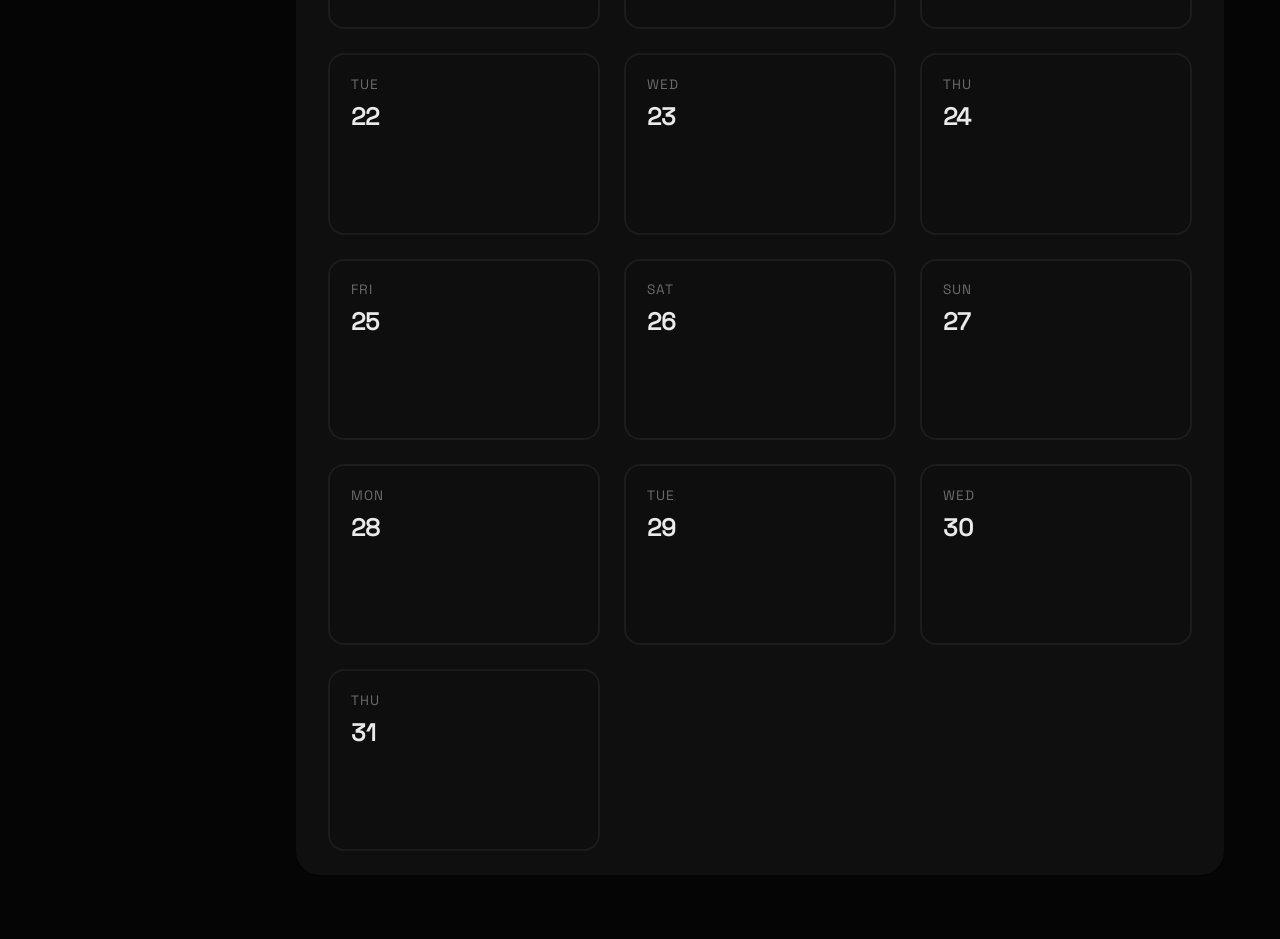
==== commit 6cbb5e29: "[feat] removed time tracker" ====
--- a/index.html
+++ b/index.html
@@ -14,12 +14,13 @@
   <meta name="twitter:card" content="summary_large_image">
   <meta name="twitter:image" content="https://raw.githubusercontent.com/snowlock-dev/keystone/refs/heads/main/assets/image.png">
   <link rel="icon" type="image/svg+xml" href="assets/favicon.svg">
-
+  <link rel="icon" type="image/png" href="assets/favicon.png">
   <meta name="theme-color" content="#121212">
 
   <meta name="description" content="A liteweight local-first workspace website">
   <title>Keystone</title>
   
+  <link rel="manifest" href="/manifest.json">
   <link rel="preload" href="assets/SpaceGrotesk-VariableFont.woff2" as="font" type="font/woff2" crossorigin>
   <link rel="preload" href="css/style.css" as="style">
   <link rel="preload" href="assets/wallpaper.jpg" as="image">
@@ -62,7 +63,6 @@
       <nav class="sidebar-nav">
         <a href="#" class="nav-item active" data-section="home"><i class="ph-fill ph-house"></i> <span>Home</span></a>
         <a href="#" class="nav-item" data-section="taskflow"><i class="ph ph-check-square-offset"></i> <span>Taskflow</span></a>
-        <a href="#" class="nav-item" data-section="tracker"><i class="ph ph-timer"></i> <span>Tracker</span></a>
         <a href="#" class="nav-item" data-section="notes"><i class="ph-fill ph-notebook"></i> <span>Notes</span></a>
         <a href="#" class="nav-item" data-section="tests"><i class="ph-fill ph-exam"></i><span>Tests</span></a>
         <a href="#" class="nav-item" data-section="errors"><i class="ph-fill ph-warning-circle"></i><span>Errors</span></a>
@@ -79,7 +79,7 @@
           </button>
         </div>
 
-        <p><i class="ph ph-command"></i> Meta / Ctrl + 1-6</p>
+        <p><i class="ph ph-command"></i> Meta / Ctrl + 1-5</p>
         <p class="copyright">© 2026 snowlock-dev</p>
       </div>
     </aside>
@@ -220,243 +220,47 @@
                   </div>
                 </section>
 
-                <div class="stats-bar" id="globalStatsBar" style="display:none;">
+                <div class="stats-bar" id="globalStatsBar" style="display:none; justify-content: space-between; align-items: center; margin-bottom: 0.5rem;">
                   <p class="stats-text"><span id="globalActiveCount">0</span> tasks remaining</p>
-                  <div class="filter-tabs" role="tablist" aria-label="Filter global tasks">
-                    <button class="filter-tab active" role="tab" aria-selected="true" data-global-filter="all">All</button>
-                    <button class="filter-tab" role="tab" aria-selected="false" data-global-filter="active">Active</button>
-                    <button class="filter-tab" role="tab" aria-selected="false" data-global-filter="completed">Done</button>
-                  </div>
-                </div>
-
-                <section class="todo-list" id="globalTodoList" aria-label="Global task list"></section>
-
-                <button class="clear-completed-btn" id="globalClearCompletedBtn" style="display:none;" aria-label="Clear completed tasks">
-                  <i class="ph ph-trash" style="font-size:0.75rem"></i>
-                  Clear completed
-                </button>
-              </div>
-            </div>
-          </div>
-        </div>
-
-        <!-- TRACKER VIEW -->
-        <div class="section-view" data-section="tracker">
-          <header class="app-header">
-            <h1>Time Tracker</h1>
-            <p>Log study time & improve your study</p>
-          </header>
-
-          <!-- CARD 1: Timer -->
-          <div class="tracker-panel control-panel">
-            <div class="timer-top-row">
-              <div class="form-group">
-                <label class="form-label" for="subjectSelect">Select Subject</label>
-                <div class="custom-select-container">
-                  <button class="select-trigger" popovertarget="subjectSelectMenu" id="subjectTrigger" data-input-id="subjectSelect">Physics</button>
-                  <div popover id="subjectSelectMenu" class="select-menu">
-                    <button type="button" data-value="physics">Physics</button>
-                    <button type="button" data-value="chem">Chemistry</button>
-                    <button type="button" data-value="maths">Maths</button>
-                    <button type="button" data-value="mock">Mock Tests</button>
-                  </div>
-                </div>
-                <input type="hidden" id="subjectSelect" value="physics">
-              </div>
-              <div class="form-group" style="flex: 1; max-width: 400px;">
-                <label class="form-label" for="sessionDesc">Session Description (Optional)</label>
-                <input type="text" id="sessionDesc" class="form-input" placeholder="e.g., Kinematics practice" maxlength="100">
-              </div>
-            </div>
-
-            <div>
-              <div class="active-timer-display" id="activeTimerDisplay">00:00:00</div>
-              <div class="timer-buttons">
-                <button class="timer-btn start" id="startBtn" aria-label="Start/Resume"><i class="ph-fill ph-play"></i></button>
-                <button class="timer-btn end" id="endBtn" disabled aria-label="End session"><i class="ph-fill ph-stop"></i></button>
-              </div>
-            </div>
-          </div>
-
-          <!-- STATS CARDS (Full Width Row) -->
-          <div class="stats-cards">
-            <div class="stat-card">
-              <div class="stat-icon"><i class="ph-fill ph-trophy"></i></div>
-              <div class="stat-label">Max Hrs/Day</div>
-              <div class="stat-value" id="statMaxDay">0h 0m</div>
-              <div class="stat-sub">Last 7 days</div>
-            </div>
-            <div class="stat-card">
-              <div class="stat-icon"><i class="ph-fill ph-hourglass-medium"></i></div>
-              <div class="stat-label">Avg Session</div>
-              <div class="stat-value" id="statAvgSession">0m</div>
-              <div class="stat-sub">Last 30 days</div>
-            </div>
-            <div class="stat-card">
-              <div class="stat-icon"><i class="ph-fill ph-calendar-check"></i></div>
-              <div class="stat-label">Daily Avg</div>
-              <div class="stat-value" id="statAvgHrsDay">0h 0m</div>
-              <div class="stat-sub">Last 7 days</div>
-            </div>
-            <div class="stat-card">
-              <div class="stat-icon"><i class="ph-fill ph-fire"></i></div>
-              <div class="stat-label">Time Streak</div>
-              <div class="stat-value" id="statTimeStreak">0 days</div>
-              <div class="stat-sub">Consecutive days</div>
-            </div>
-          </div>
-
-          <!-- GRAPH CARDS (Side by Side) -->
-          <div class="tracker-grid">
-            <!-- CARD 3: Graphs (Pie) -->
-            <div class="tracker-panel">
-              <h2 class="panel-title">Last 7 Days Breakdown</h2>
-              <div class="chart-container pie-chart-wrapper">
-                <div class="pie-canvas-wrap">
-                  <canvas id="pieChart"></canvas>
-                  <div class="pie-center-text">
-                    <div class="pie-center-value" id="pieTotal">0h</div>
-                  </div>
-                </div>
-                <div class="pie-legend" id="pieLegend"></div>
-              </div>
-            </div>
-            
-            <!-- CARD 3b: Graphs (Bar) -->
-            <div class="tracker-panel">
-              <div class="panel-header-row">
-                <h2 class="panel-title">Weekly Time (Stacked)</h2>
-                <div class="chart-nav">
-                  <button class="nav-arrow" id="barPrev" aria-label="Previous week"><i class="ph ph-caret-left"></i></button>
-                  <span class="chart-nav-label" id="barWeekRange">Loading...</span>
-                  <button class="nav-arrow" id="barNext" aria-label="Next week"><i class="ph ph-caret-right"></i></button>
-                </div>
-              </div>
-              <div class="chart-container">
-                <canvas id="barChart"></canvas>
-              </div>
-            </div>
-          </div>
-
-          <!-- CARD 4: Daily Goals & Questions -->
-          <div class="tracker-panel goals-panel">
-            <h2 class="panel-title">Daily Goals & Questions</h2>
-            <div class="goals-grid">
-              <!-- Merged Daily Goals Box -->
-              <div class="goal-box merged-goals-box">
-                
-                <!-- Time Goal Section -->
-                <div class="merged-goal-section">
-                  <div class="goal-label-small">Time Goal</div>
-                  <div class="goal-input-group">
-                    <input type="number" id="goalHours" class="form-input" min="0" max="24" value="4">
-                    <span class="goal-unit">hr</span>
-                    <input type="number" id="goalMinutes" class="form-input" min="0" max="59" value="0">
-                    <span class="goal-unit">min</span>
-                  </div>
-                  <div class="goal-progress-text" id="timeGoalText">0m / 4h 0m</div>
-                </div>
-
-                <div class="merged-goal-divider"></div>
-
-                <!-- Questions Goal Section -->
-                <div class="merged-goal-section">
-                  <div class="goal-label-small">Questions Goal</div>
-                  <input type="number" id="questionsGoal" class="form-input" min="0" value="100" style="max-width: 100px; margin: 0 auto;">
-                  <div class="goal-progress-text" id="questionsGoalText">0 / 100</div>
-                </div>
-
-              </div>
-
-              <!-- Expanded Today's Questions Box -->
-              <div class="goal-box subject-questions-box expanded">
-                <label class="form-label">Today's Questions</label>
-                
-                <div class="subject-input-row">
-                  <i class="ph-fill ph-magnet subject-icon" style="color: rgb(244, 63, 94)"></i>
-                  <span class="subject-name">Physics</span>
-                  <input type="number" id="qPhy" class="form-input" min="0" value="0">
-                </div>
-                
-                <div class="subject-input-row">
-                  <i class="ph-fill ph-atom subject-icon" style="color: rgb(59, 130, 246)"></i>
-                  <span class="subject-name">Chemistry</span>
-                  <input type="number" id="qChem" class="form-input" min="0" value="0">
-                </div>
-                
-                <div class="subject-input-row">
-                  <i class="ph-fill ph-calculator subject-icon" style="color: rgb(139, 92, 246)"></i>
-                  <span class="subject-name">Maths</span>
-                  <input type="number" id="qMaths" class="form-input" min="0" value="0">
-                </div>
-              </div>
-            </div>
-            <div class="streak-display">
-              Question Streak: <strong id="statQuestionStreak">0 days</strong>
-            </div>
-          </div>
-
-          <!-- SESSION LOG -->
-          <div class="tracker-panel" style="margin-top: 1.25rem;">
-            <div class="panel-header-row">
-              <h2 class="panel-title" style="margin-bottom: 0;">Today's Sessions</h2>
-              <button class="add-session-btn" id="openModalBtn"><i class="ph ph-plus"></i> Add Session</button>
-            </div>
-            <div class="log-list" id="sessionLog"></div>
-          </div>
-        </div>
-
-        <!-- ADD SESSION MODAL -->
-        <div class="modal-overlay" id="sessionModal">
-          <div class="modal-card">
-            <h3>Add Manual Session!</h3>
-            <div class="modal-body">
-              <div class="form-group">
-                <label class="form-label">Subject</label>
-                <div style="display: flex; gap: 0.5rem; flex-wrap: wrap;">
-                  <label class="switch-label" style="flex: 1;">
-                    <input type="radio" name="modalSubject" value="physics" checked>
-                    <span class="switch-text">Physics</span>
-                  </label>
-                  <label class="switch-label" style="flex: 1;">
-                    <input type="radio" name="modalSubject" value="chem">
-                    <span class="switch-text">Chemistry</span>
-                  </label>
-                  <label class="switch-label" style="flex: 1;">
-                    <input type="radio" name="modalSubject" value="maths">
-                    <span class="switch-text">Maths</span>
-                  </label>
-                  <label class="switch-label" style="flex: 1;">
-                    <input type="radio" name="modalSubject" value="mock">
-                    <span class="switch-text">Mock</span>
-                  </label>
-                </div>
-              </div>
-              <div class="form-group">
-                <label class="form-label" for="modalDuration">Duration (minutes)</label>
-                <input type="number" id="modalDuration" class="form-input" min="1" value="30">
-              </div>
-              <div class="form-row">
-                <div class="form-group">
-                  <label class="form-label" for="modalEndTime">End Time (Optional)</label>
-                  <input type="time" id="modalEndTime" class="form-input">
-                </div>
-                <div class="form-group" style="justify-content: flex-end;">
-                  <label class="form-label">Session Date</label>
-                  <label class="switch-label">
-                    <input type="checkbox" id="modalYesterday">
-                    <span class="switch-text">Yesterday</span>
-                  </label>
-                </div>
-              </div>
-              <div class="form-group">
-                <label class="form-label" for="modalDesc">Description</label>
-                <input type="text" id="modalDesc" class="form-input" placeholder="e.g., Mock Test Review">
-              </div>
-            </div>
-            <div class="modal-footer">
-              <button class="modal-btn discard" id="discardModalBtn">Discard</button>
-              <button class="modal-btn save" id="saveModalBtn">Save</button>
+                  <div class="kanban-nav-btns" style="display: flex; gap: 0.5rem;">
+                    <button class="nav-arrow kanban-prev-btn" aria-label="Previous column" title="Previous column" style="width: 2.25rem; height: 2.25rem;"><i class="ph ph-caret-left"></i></button>
+                    <button class="nav-arrow kanban-next-btn" aria-label="Next column" title="Next column" style="width: 2.25rem; height: 2.25rem;"><i class="ph ph-caret-right"></i></button>
+                  </div>
+                </div>
+
+                <div class="kanban-board" id="kanbanBoard">
+                  <div class="kanban-column" data-status="todo">
+                    <div class="kanban-column-header">
+                      <h3>Todo</h3>
+                      <span class="kanban-count" id="kanbanTodoCount">0</span>
+                    </div>
+                    <div class="todo-list kanban-dropzone" id="kanbanTodoList" data-status="todo"></div>
+                  </div>
+
+                  <div class="kanban-column" data-status="doing">
+                    <div class="kanban-column-header">
+                      <h3>Doing</h3>
+                      <span class="kanban-count" id="kanbanDoingCount">0</span>
+                    </div>
+                    <div class="todo-list kanban-dropzone" id="kanbanDoingList" data-status="doing"></div>
+                  </div>
+
+                  <div class="kanban-column" data-status="done">
+                    <div class="kanban-column-header">
+                      <h3>Done</h3>
+                      <span class="kanban-count" id="kanbanDoneCount">0</span>
+                    </div>
+                    <div class="todo-list kanban-dropzone" id="kanbanDoneList" data-status="done"></div>
+                  </div>
+                </div>
+
+                <div style="margin-top: 1.25rem; display: flex; justify-content: flex-end;">
+                  <button class="clear-completed-btn" id="globalClearCompletedBtn" style="display:none;" aria-label="Clear done tasks">
+                    <i class="ph ph-trash" style="font-size:0.75rem"></i>
+                    Clear done
+                  </button>
+                </div>
+              </div>
             </div>
           </div>
         </div>
@@ -529,6 +333,10 @@
                   <label class="form-label">Accuracy (%)</label>
                   <input type="number" id="testAccuracyInput" class="form-input" step="0.1" value="0" required>
                 </div>
+                <div class="form-group">
+                  <label class="form-label">Rank (Optional)</label>
+                  <input type="number" id="testRankInput" class="form-input" placeholder="e.g., 42" min="1">
+                </div>
                 <button type="submit" class="add-btn" style="justify-content: center;">Log Test</button>
               </form>
             </div>
--- a/css/style.css
+++ b/css/style.css
@@ -83,10 +83,7 @@
 
 button, 
 .footer-btn, 
-.add-session-btn, 
-.modal-btn, 
 .nav-arrow, 
-.timer-btn, 
 .notes-clear-btn {
   cursor: pointer;
 }
@@ -452,7 +449,7 @@
 }
 
 .section-view[data-section="taskflow"] {
-  max-width: 720px;
+  max-width: 860px;
   width: 100%;
   margin: 0 auto;
 }
@@ -1191,7 +1188,7 @@
   transform: scale(0.97);
 }
 
-.tracker-panel, .modal-card {
+.tracker-panel {
   background: var(--card);
   border: 2px solid var(--border);
 }
@@ -1274,19 +1271,6 @@
   margin-bottom: 2rem;
 }
 
-.modal-card {
-  border-radius: 20px; 
-  width: 100%;
-  max-width: 540px; 
-  padding: 2.5rem; 
-  overflow: visible;
-}
-
-.modal-card h3 { 
-  font-size: 1.6rem; 
-  margin-bottom: 2rem; 
-}
-
 .panel-title, .form-label {
   font-size: 0.9rem; 
   color: var(--muted);
@@ -1301,18 +1285,6 @@
 .form-label {
   margin-bottom: 0.75rem; 
   display: block;
-}
-
-.control-panel {
-  display: flex;
-  flex-direction: column;
-  gap: 2rem;
-}
-
-.timer-top-row {
-  display: flex;
-  gap: 2rem;
-  flex-wrap: wrap;
 }
 
 .form-group {
@@ -1335,59 +1307,6 @@
 }
 
 .form-select:focus, .form-input:focus { border-color: var(--accent); outline: none; }
-
-.active-timer-display {
-  font-size: 5.5rem;
-  color: var(--muted);
-  text-align: center;
-  letter-spacing: -0.05em;
-  margin: 2rem 0; 
-  line-height: 1;
-  transition: color 0.3s;
-}
-
-.active-timer-display.running { color: var(--fg); }
-
-.active-timer-display, .stat-row strong, .goal-progress-text, .log-item-duration {
-  font-variant-numeric: tabular-nums;
-}
-
-.timer-buttons {
-  display: flex;
-  justify-content: center;
-  gap: 1.5rem;
-  margin-top: 1rem;
-}
-
-.timer-btn {
-  width: 5rem;
-  height: 5rem;
-  border-radius: 50%;
-  border: 4px solid var(--border);
-  background: var(--surface);
-  color: var(--fg);
-  display: flex;
-  align-items: center;
-  justify-content: center;
-  transition: all 0.2s;
-}
-
-.timer-btn:hover:not(:disabled) { transform: scale(1.05); }
-.timer-btn:disabled { opacity: 0.3; cursor: not-allowed; }
-
-.timer-btn.start, .timer-btn.pause {
-  width: 6rem;
-  height: 6rem;
-  font-size: 2rem;
-}
-
-.timer-btn.end {
-  font-size: 1.25rem;
-}
-
-.timer-btn.start { border-color: var(--success); color: var(--success); }
-.timer-btn.pause { border-color: var(--accent); color: var(--accent); }
-.timer-btn.end { border-color: var(--danger); color: var(--danger); }
 
 .tracker-grid {
   display: grid;
@@ -1450,14 +1369,13 @@
 }
 
 
-.panel-header-row, .stat-row, .subject-input-row {
+.panel-header-row {
   display: flex;
   justify-content: space-between;
   align-items: center;
 }
 
 .panel-header-row { margin-bottom: 1.5rem; }
-.stat-row span { color: var(--muted); }
 
 .chart-container {
   width: 100%;
@@ -1467,377 +1385,19 @@
   overflow-y: hidden;
 }
 
-.pie-chart-wrapper {
-  display: flex;
-  flex-direction: column;
-  align-items: center;
-  gap: 1rem;
-}
-
-.pie-center-text { text-align: center; pointer-events: none; }
-.pie-center-value { font-size: 1.5rem; color: var(--fg); }
-
-.pie-legend {
-  display: flex;
-  flex-wrap: wrap;
-  gap: 12px;
-  justify-content: center;
-}
-
-.legend-item {
-  display: flex;
-  align-items: center;
-  gap: 6px;
-  font-size: 0.85rem;
-  color: var(--muted);
-}
-
-.legend-dot { width: 10px; height: 10px; border-radius: 3px; flex-shrink: 0; }
-
-
 .chart-container {
   height: 260px;
   overflow: hidden;
 }
 
-.pie-chart-wrapper {
-  height: auto;
-  overflow: visible;
-}
-
-.pie-canvas-wrap {
-  position: relative;
-  width: 220px;
-  height: 220px;
-  margin: 0 auto;
-  display: flex;
-  align-items: center;
-  justify-content: center;
-}
-
-#pieChart {
+#testLineChart {
   width: 100% !important;
   height: 100% !important;
 }
 
-.pie-center-text { 
-  position: absolute;
-  top: 50%;
-  left: 50%;
-  transform: translate(-50%, -50%);
-  text-align: center; 
-  pointer-events: none;
-  z-index: 1;
-}
-
-#barChart, #testLineChart {
-  width: 100% !important;
-  height: 100% !important;
-}
-
-.bar-chart-bar { transition: opacity 0.2s; }
-.bar-chart-bar:hover { opacity: 0.8; }
-
-.chart-nav {
-  display: flex;
-  align-items: center;
-  gap: 1rem;
-}
-
-.chart-nav-label {
-  font-size: 0.85rem;
-  font-weight: 600;
-  color: var(--fg);
-  min-width: 140px;
-  text-align: center;
-}
-
-.chart-nav .nav-arrow {
-  width: 2.2rem;
-  height: 2.2rem;
-  border-radius: 8px;
-  font-size: 0.8rem;
-}
-
-
-.goals-panel {
-  display: flex;
-  flex-direction: column;
-  gap: 2rem;
-}
-
-.goals-panel .panel-title {
-  margin-bottom: 0;
-}
-
-.goals-grid {
-  display: grid;
-  grid-template-columns: 1fr 1.5fr; 
-  gap: 1.5rem;
-}
-
-.goal-box {
-  background: var(--surface);
-  border: 2px solid var(--border);
-  border-radius: 16px;
-  padding: 2rem;
-  text-align: center;
-}
-
-
-.merged-goals-box {
-  display: flex;
-  flex-direction: column;
-  justify-content: center;
-  text-align: center;
-}
-
-.merged-goal-section {
-  padding: 0.5rem 0;
-}
-
-.goal-label-small {
-  font-size: 0.8rem;
-  color: var(--muted);
-  margin-bottom: 1rem;
-  text-transform: uppercase;
-  letter-spacing: 0.5px;
-  font-weight: 600;
-}
-
-.merged-goal-divider {
-  height: 2px;
-  background: var(--border);
-  margin: 1rem 0;
-}
-
-.goal-input-group {
-  display: flex;
-  align-items: center;
-  justify-content: center;
-  gap: 0.75rem;
-  margin: 0 0 1rem 0;
-}
-
-.goal-input-group .form-input { 
-  max-width: 80px; 
-  text-align: center; 
-  padding: 0.75rem 1rem; 
-}
-.goal-unit { font-size: 0.85rem; color: var(--muted); }
-
-.goal-progress-text {
-  font-size: 1.1rem;
-  color: var(--muted);
-  margin-top: 0.25rem;
-}
-
-.goal-progress-text.met { color: var(--success); }
-
-
-.subject-questions-box.expanded {
-  display: flex;
-  flex-direction: column;
-  justify-content: center;
-  gap: 1.25rem;
-  padding: 2rem;
-}
-
-.subject-questions-box.expanded .form-label {
-  margin-bottom: 0;
-  text-align: center;
-}
-
-.subject-icon {
-  font-size: 1.4rem;
-  width: 24px;
-  text-align: center;
-  flex-shrink: 0;
-}
-
-.subject-input-row .subject-name {
-  flex: 1;
-  text-align: left;
-}
-
-.subject-input-row input.form-input {
-  width: 120px; 
-  max-width: 120px;
-  text-align: center; 
-  font-size: 1.1rem;
-  padding: 0.75rem 1rem;
-}
-
-.subject-input-row input[type=number]::-webkit-inner-spin-button,
-.subject-input-row input[type=number]::-webkit-outer-spin-button {
-  -webkit-appearance: none;
-  margin: 0;
-}
-
-
-.streak-display {
-  text-align: center;
-  padding: 1.5rem;
-  background: var(--surface);
-  border-radius: 16px;
-  font-size: 1.1rem;
-  color: var(--muted);
-  margin: 0;
-}
-
-.streak-display strong { color: var(--accent); }
-
-.add-session-btn {
-  background: var(--surface);
-  border: 2px solid var(--border);
-  color: var(--fg);
-  padding: 0.75rem 1.25rem;
-  border-radius: 12px;
-  cursor: pointer;
-  font-size: 0.95rem;
-}
-
-.add-session-btn:hover { border-color: var(--accent); }
-
-.log-list {
-  display: flex;
-  flex-direction: column;
-  gap: 12px; 
-  max-height: 400px;
-  overflow-y: auto;
-}
-
-.log-item {
-  display: flex;
-  align-items: center;
-  gap: 1.25rem; 
-  padding: 1.25rem 1.5rem; 
-  background: var(--surface);
-  border: 2px solid var(--border);
-  border-radius: 14px; 
-}
-
-.log-item-icon, .log-item-delete {
-  display: flex;
-  align-items: center;
-  justify-content: center;
-  flex-shrink: 0;
-}
-
-.log-item-icon { width: 2.5rem; height: 2.5rem; border-radius: 10px; font-size: 1.2rem; }
-
-.log-item-info { flex: 1; min-width: 0; }
-.log-item-subject { color: var(--fg); font-size: 1.05rem; font-weight: 500; }
-
-.log-item-desc {
-  font-size: 0.9rem; 
-  color: var(--muted);
-  white-space: nowrap;
-  overflow: hidden;
-  text-overflow: ellipsis;
-  margin-top: 4px;
-}
-
-.log-item-duration { color: var(--accent); font-size: 1.1rem; font-weight: 600; }
-
-.log-item-delete { 
-  width: 2.5rem; 
-  height: 2.5rem; 
-  border-radius: 10px; 
-  border: none;
-  background: transparent; 
-  color: var(--muted); 
-  cursor: pointer;
-  display: flex; 
-  align-items: center; 
-  justify-content: center; 
-  flex-shrink: 0;
-  font-size: 1.1rem;
-  transition: all 0.2s;
-}
-.log-item-delete:hover { 
-  color: var(--danger); 
-  background: rgba(228, 90, 92, 0.1); 
-}
-
-.modal-overlay {
-  position: fixed;
-  inset: 0;
-  background: rgba(0,0,0,0.7);
-  display: none;
-  align-items: center;
-  justify-content: center;
-  z-index: 100;
-  padding: 1rem;
-}
-
-.modal-overlay.active { display: flex; animation: fadeIn 0.2s ease; }
-
-.modal-body { display: flex; flex-direction: column; gap: 1.5rem; }
-.modal-footer { display: flex; justify-content: flex-end; gap: 1.25rem; margin-top: 2.5rem; }
-
-.modal-btn { 
-  padding: 0.75rem 1.75rem; 
-  border-radius: 12px; 
-  font-size: 1rem;
-}
-
-.modal-btn.discard { 
-  background: var(--surface); 
-  border: 2px solid var(--border); 
-  color: var(--muted); 
-}
-.modal-btn.save { 
-  background: var(--fg); 
-  color: var(--bg); 
-  border: 2px solid var(--fg); 
-}
 
 .form-row { display: flex; gap: 1.5rem; align-items: flex-end; }
 .form-row .form-group { min-width: 0; }
-
-.switch-label {
-  display: flex;
-  align-items: center;
-  justify-content: center;
-  background: var(--surface);
-  border: 2px solid var(--border);
-  border-radius: 12px;
-  padding: 1.1rem 1.25rem;
-  cursor: pointer;
-  transition: all 0.2s cubic-bezier(0.4, 0, 0.2, 1);
-  user-select: none;
-  height: 52px;
-}
-
-.switch-label:hover {
-  border-color: var(--muted);
-}
-
-.switch-label:has(input:checked) {
-  background: var(--item-active);
-  border-color: var(--accent);
-}
-
-.switch-label input {
-  display: none;
-}
-
-.switch-text {
-  font-size: 1.05rem;
-  color: var(--muted);
-  transition: color 0.2s, font-weight 0.2s;
-}
-
-.switch-label input:checked + .switch-text {
-  color: var(--accent);
-  font-weight: 600;
-}
-
-input[type="time"]::-webkit-calendar-picker-indicator {
-  filter: invert(0.8);
-  cursor: pointer;
-}
 
 .clock-section {
   margin: 3rem auto 2.5rem;
@@ -1923,13 +1483,6 @@
   width: 100%;
 }
 
-.modal-overlay .select-menu {
-  position: absolute;
-  top: 100%;
-  left: 0;
-  margin-top: 0.5rem;
-}
-
 .select-trigger {
   width: 100%;
   background: var(--surface);
@@ -1946,11 +1499,9 @@
   transition: border-color 0.2s;
 }
 
-#subjectTrigger { anchor-name: --subject-anchor; }
 #errorSubjectTrigger { anchor-name: --error-subject-anchor; }
 #errorTypeTrigger { anchor-name: --error-type-anchor; }
 
-#subjectSelectMenu { position-anchor: --subject-anchor; }
 #errorSubjectMenu { position-anchor: --error-subject-anchor; }
 #errorTypeMenu { position-anchor: --error-type-anchor; }
 
@@ -2011,7 +1562,7 @@
 }
 
 
-#sessionLog, #testHistoryList {
+#testHistoryList {
   display: grid;
   grid-template-columns: repeat(auto-fill, minmax(360px, 1fr));
   gap: 2rem;
@@ -2020,7 +1571,7 @@
   max-height: none !important; 
 }
 
-.session-card, .test-card {
+.test-card {
   position: relative;
   background: var(--card);
   border: 2px solid var(--border);
@@ -2030,13 +1581,13 @@
   overflow: hidden;
 }
 
-.session-card:hover, .test-card:hover {
+.test-card:hover {
   border-color: #3A3A3A;
   transform: translateY(-4px);
   box-shadow: 0 8px 30px rgba(0,0,0,0.25);
 }
 
-.session-delete-btn, .test-delete-btn {
+.test-delete-btn {
   position: absolute;
   top: 2rem;
   right: 2rem;
@@ -2054,24 +1605,24 @@
   transition: all 0.2s;
   z-index: 10;
 }
-.session-delete-btn:hover, .test-delete-btn:hover {
+.test-delete-btn:hover {
   color: var(--danger);
   background: rgba(228, 90, 92, 0.1);
 }
 
-.session-content, .test-content {
+.test-content {
   display: flex;
   flex-direction: column;
 }
 
-.session-tags, .test-tags {
+.test-tags {
   display: flex;
   flex-wrap: wrap;
   gap: 0.75rem;
   margin-bottom: 2rem;
 }
 
-.session-tag, .test-tag {
+.test-tag {
   display: inline-flex;
   align-items: center;
   gap: 0.5rem;
@@ -2082,7 +1633,7 @@
   letter-spacing: 0.02em;
 }
 
-.session-desc, .test-name {
+.test-name {
   font-size: 1.75rem;
   font-weight: 700;
   color: var(--fg);
@@ -2092,23 +1643,11 @@
   line-height: 1.2;
 }
 
-.session-time, .test-date {
+.test-date {
   font-size: 1.05rem;
   color: var(--muted);
   margin-bottom: 0;
   font-weight: 400;
-}
-
-.session-time {
-  margin-bottom: 2rem;
-}
-
-.session-duration {
-  font-size: 1.5rem;
-  font-weight: 700;
-  color: var(--accent);
-  font-variant-numeric: tabular-nums;
-  letter-spacing: -0.02em;
 }
 
 
@@ -2170,7 +1709,7 @@
 
 .error-chapter-grid {
   display: grid;
-  grid-template-columns: repeat(auto-fill, minmax(400px, 1fr));
+  grid-template-columns: repeat(auto-fill, minmax(min(100%, 350px), 1fr));
   gap: 2rem;
 }
 
@@ -2197,6 +1736,12 @@
   display: flex;
   gap: 0.5rem;
   z-index: 10;
+}
+
+.error-actions-top .test-delete-btn {
+  position: static;
+  top: auto;
+  right: auto;
 }
 
 .error-action-btn {
@@ -2633,10 +2178,6 @@
 
   .calendar-day { aspect-ratio: 1.5; }
 
-  .goals-grid {
-    grid-template-columns: repeat(2, 1fr);
-  }
-
   .stats-cards {
     grid-template-columns: repeat(2, 1fr);
   }
@@ -2795,36 +2336,6 @@
     padding: 1.5rem;
   }
 
-  .timer-top-row {
-    flex-direction: column;
-    gap: 1.5rem;
-  }
-
-  .timer-top-row .form-group {
-    min-width: 100%;
-  }
-
-  .active-timer-display {
-    font-size: 4rem;
-  }
-
-  .timer-buttons {
-    gap: 1rem;
-    flex-wrap: wrap;
-  }
-
-  .timer-btn {
-    width: 4rem;
-    height: 4rem;
-  }
-
-  .timer-btn.start,
-  .timer-btn.pause {
-    width: 5rem;
-    height: 5rem;
-    font-size: 1.5rem;
-  }
-
   .tracker-grid {
     grid-template-columns: 1fr;
     gap: 1.5rem;
@@ -2842,38 +2353,9 @@
     padding-bottom: 0.5rem;
   }
 
-  .pie-chart-wrapper {
-    overflow: visible;
-  }
-
-  .chart-svg {
+  #testLineChart {
     width: 100%;
     height: auto;
-  }
-
-  #pieChart {
-    width: 100%;
-    max-width: 180px;
-    height: auto;
-  }
-
-  #barChart, #testLineChart {
-    min-width: 520px;
-    width: 100%;
-    height: auto;
-  }
-
-  .goals-grid {
-    grid-template-columns: 1fr;
-  }
-
-  .subject-input-row {
-    flex-direction: row;
-    justify-content: space-between;
-  }
-
-  .subject-input-row .form-input {
-    width: 60px;
   }
 
   .sidebar-footer {
@@ -2904,34 +2386,14 @@
     backdrop-filter: blur(12px);
   }
 
-  .modal-card {
-    padding: 2rem; 
-  }
-
-  .modal-footer {
-    flex-direction: column;
-    gap: 1rem; 
-  }
-
-  .modal-btn {
-    width: 100%;
-  }
-
   .form-row {
     flex-direction: column;
     gap: 1.5rem;
+    align-items: stretch;
   }
   
-  .error-card, .session-card, .test-card {
+  .error-card, .test-card {
     padding: 2rem;
-  }
-
-  .goals-grid {
-    grid-template-columns: 1fr;
-  }
-
-  .subject-icon {
-    display: none;
   }
 
   .toast-container {
@@ -2996,9 +2458,119 @@
     min-height: 44px;
   }
   
-  #errorLogList, #sessionLog, #testHistoryList {
+  #errorLogList, #testHistoryList {
     grid-template-columns: 1fr;
     gap: 1.5rem;
+  }
+}
+
+/* Kanban Board */
+.kanban-board {
+  display: flex;
+  gap: 1.5rem;
+  margin-top: 1.5rem;
+  overflow-x: auto;
+  padding-bottom: 1rem;
+  scroll-behavior: smooth;
+  scroll-snap-type: x mandatory;
+  scrollbar-width: none;
+}
+
+.kanban-board::-webkit-scrollbar {
+  display: none;
+}
+
+.kanban-column {
+  background: var(--surface);
+  border: 2px solid var(--border);
+  border-radius: 16px;
+  padding: 1.25rem;
+  display: flex;
+  flex-direction: column;
+  flex: 0 0 calc((100% - 1.5rem) / 2);
+  min-height: 540px;
+  scroll-snap-align: start;
+  transition: border-color 0.25s, background-color 0.25s;
+}
+
+.kanban-column.drag-over {
+  border: 2px dashed var(--accent);
+  background: var(--surface);
+}
+
+.kanban-column-header {
+  display: flex;
+  justify-content: space-between;
+  align-items: center;
+  margin-bottom: 1rem;
+  padding-bottom: 0.75rem;
+  border-bottom: 2px solid var(--border);
+}
+
+.kanban-column-header h3 {
+  font-size: 1rem;
+  font-weight: 600;
+  color: var(--fg);
+  margin: 0;
+}
+
+.kanban-count {
+  background: var(--card);
+  border: 1px solid var(--border);
+  padding: 2px 8px;
+  border-radius: 20px;
+  font-size: 0.8rem;
+  font-weight: 600;
+  color: var(--muted);
+}
+
+.kanban-dropzone {
+  flex: 1;
+  min-height: 180px;
+  border-radius: 12px;
+}
+
+.kanban-item {
+  cursor: grab;
+  outline: none;
+}
+
+.kanban-item .todo-actions {
+  display: flex;
+  flex-direction: column;
+  gap: 4px;
+}
+
+.kanban-item:active {
+  cursor: grabbing;
+}
+
+.kanban-item.dragging {
+  opacity: 0.4;
+}
+
+.drag-handle {
+  color: var(--muted);
+  cursor: grab;
+  font-size: 1.1rem;
+  display: flex;
+  align-items: center;
+  flex-shrink: 0;
+}
+
+.drag-handle:active {
+  cursor: grabbing;
+}
+
+@media (max-width: 1024px) {
+  .kanban-board {
+    flex-direction: column;
+    overflow-x: visible;
+    scroll-snap-type: none;
+  }
+  .kanban-column {
+    flex: 1 1 auto;
+    min-height: 380px;
   }
 }
 
--- a/css/style.css
+++ b/css/style.css
@@ -83,10 +83,7 @@
 
 button, 
 .footer-btn, 
-.add-session-btn, 
-.modal-btn, 
 .nav-arrow, 
-.timer-btn, 
 .notes-clear-btn {
   cursor: pointer;
 }
@@ -452,7 +449,7 @@
 }
 
 .section-view[data-section="taskflow"] {
-  max-width: 720px;
+  max-width: 860px;
   width: 100%;
   margin: 0 auto;
 }
@@ -1191,7 +1188,7 @@
   transform: scale(0.97);
 }
 
-.tracker-panel, .modal-card {
+.tracker-panel {
   background: var(--card);
   border: 2px solid var(--border);
 }
@@ -1274,19 +1271,6 @@
   margin-bottom: 2rem;
 }
 
-.modal-card {
-  border-radius: 20px; 
-  width: 100%;
-  max-width: 540px; 
-  padding: 2.5rem; 
-  overflow: visible;
-}
-
-.modal-card h3 { 
-  font-size: 1.6rem; 
-  margin-bottom: 2rem; 
-}
-
 .panel-title, .form-label {
   font-size: 0.9rem; 
   color: var(--muted);
@@ -1301,18 +1285,6 @@
 .form-label {
   margin-bottom: 0.75rem; 
   display: block;
-}
-
-.control-panel {
-  display: flex;
-  flex-direction: column;
-  gap: 2rem;
-}
-
-.timer-top-row {
-  display: flex;
-  gap: 2rem;
-  flex-wrap: wrap;
 }
 
 .form-group {
@@ -1335,59 +1307,6 @@
 }
 
 .form-select:focus, .form-input:focus { border-color: var(--accent); outline: none; }
-
-.active-timer-display {
-  font-size: 5.5rem;
-  color: var(--muted);
-  text-align: center;
-  letter-spacing: -0.05em;
-  margin: 2rem 0; 
-  line-height: 1;
-  transition: color 0.3s;
-}
-
-.active-timer-display.running { color: var(--fg); }
-
-.active-timer-display, .stat-row strong, .goal-progress-text, .log-item-duration {
-  font-variant-numeric: tabular-nums;
-}
-
-.timer-buttons {
-  display: flex;
-  justify-content: center;
-  gap: 1.5rem;
-  margin-top: 1rem;
-}
-
-.timer-btn {
-  width: 5rem;
-  height: 5rem;
-  border-radius: 50%;
-  border: 4px solid var(--border);
-  background: var(--surface);
-  color: var(--fg);
-  display: flex;
-  align-items: center;
-  justify-content: center;
-  transition: all 0.2s;
-}
-
-.timer-btn:hover:not(:disabled) { transform: scale(1.05); }
-.timer-btn:disabled { opacity: 0.3; cursor: not-allowed; }
-
-.timer-btn.start, .timer-btn.pause {
-  width: 6rem;
-  height: 6rem;
-  font-size: 2rem;
-}
-
-.timer-btn.end {
-  font-size: 1.25rem;
-}
-
-.timer-btn.start { border-color: var(--success); color: var(--success); }
-.timer-btn.pause { border-color: var(--accent); color: var(--accent); }
-.timer-btn.end { border-color: var(--danger); color: var(--danger); }
 
 .tracker-grid {
   display: grid;
@@ -1450,14 +1369,13 @@
 }
 
 
-.panel-header-row, .stat-row, .subject-input-row {
+.panel-header-row {
   display: flex;
   justify-content: space-between;
   align-items: center;
 }
 
 .panel-header-row { margin-bottom: 1.5rem; }
-.stat-row span { color: var(--muted); }
 
 .chart-container {
   width: 100%;
@@ -1467,377 +1385,19 @@
   overflow-y: hidden;
 }
 
-.pie-chart-wrapper {
-  display: flex;
-  flex-direction: column;
-  align-items: center;
-  gap: 1rem;
-}
-
-.pie-center-text { text-align: center; pointer-events: none; }
-.pie-center-value { font-size: 1.5rem; color: var(--fg); }
-
-.pie-legend {
-  display: flex;
-  flex-wrap: wrap;
-  gap: 12px;
-  justify-content: center;
-}
-
-.legend-item {
-  display: flex;
-  align-items: center;
-  gap: 6px;
-  font-size: 0.85rem;
-  color: var(--muted);
-}
-
-.legend-dot { width: 10px; height: 10px; border-radius: 3px; flex-shrink: 0; }
-
-
 .chart-container {
   height: 260px;
   overflow: hidden;
 }
 
-.pie-chart-wrapper {
-  height: auto;
-  overflow: visible;
-}
-
-.pie-canvas-wrap {
-  position: relative;
-  width: 220px;
-  height: 220px;
-  margin: 0 auto;
-  display: flex;
-  align-items: center;
-  justify-content: center;
-}
-
-#pieChart {
+#testLineChart {
   width: 100% !important;
   height: 100% !important;
 }
 
-.pie-center-text { 
-  position: absolute;
-  top: 50%;
-  left: 50%;
-  transform: translate(-50%, -50%);
-  text-align: center; 
-  pointer-events: none;
-  z-index: 1;
-}
-
-#barChart, #testLineChart {
-  width: 100% !important;
-  height: 100% !important;
-}
-
-.bar-chart-bar { transition: opacity 0.2s; }
-.bar-chart-bar:hover { opacity: 0.8; }
-
-.chart-nav {
-  display: flex;
-  align-items: center;
-  gap: 1rem;
-}
-
-.chart-nav-label {
-  font-size: 0.85rem;
-  font-weight: 600;
-  color: var(--fg);
-  min-width: 140px;
-  text-align: center;
-}
-
-.chart-nav .nav-arrow {
-  width: 2.2rem;
-  height: 2.2rem;
-  border-radius: 8px;
-  font-size: 0.8rem;
-}
-
-
-.goals-panel {
-  display: flex;
-  flex-direction: column;
-  gap: 2rem;
-}
-
-.goals-panel .panel-title {
-  margin-bottom: 0;
-}
-
-.goals-grid {
-  display: grid;
-  grid-template-columns: 1fr 1.5fr; 
-  gap: 1.5rem;
-}
-
-.goal-box {
-  background: var(--surface);
-  border: 2px solid var(--border);
-  border-radius: 16px;
-  padding: 2rem;
-  text-align: center;
-}
-
-
-.merged-goals-box {
-  display: flex;
-  flex-direction: column;
-  justify-content: center;
-  text-align: center;
-}
-
-.merged-goal-section {
-  padding: 0.5rem 0;
-}
-
-.goal-label-small {
-  font-size: 0.8rem;
-  color: var(--muted);
-  margin-bottom: 1rem;
-  text-transform: uppercase;
-  letter-spacing: 0.5px;
-  font-weight: 600;
-}
-
-.merged-goal-divider {
-  height: 2px;
-  background: var(--border);
-  margin: 1rem 0;
-}
-
-.goal-input-group {
-  display: flex;
-  align-items: center;
-  justify-content: center;
-  gap: 0.75rem;
-  margin: 0 0 1rem 0;
-}
-
-.goal-input-group .form-input { 
-  max-width: 80px; 
-  text-align: center; 
-  padding: 0.75rem 1rem; 
-}
-.goal-unit { font-size: 0.85rem; color: var(--muted); }
-
-.goal-progress-text {
-  font-size: 1.1rem;
-  color: var(--muted);
-  margin-top: 0.25rem;
-}
-
-.goal-progress-text.met { color: var(--success); }
-
-
-.subject-questions-box.expanded {
-  display: flex;
-  flex-direction: column;
-  justify-content: center;
-  gap: 1.25rem;
-  padding: 2rem;
-}
-
-.subject-questions-box.expanded .form-label {
-  margin-bottom: 0;
-  text-align: center;
-}
-
-.subject-icon {
-  font-size: 1.4rem;
-  width: 24px;
-  text-align: center;
-  flex-shrink: 0;
-}
-
-.subject-input-row .subject-name {
-  flex: 1;
-  text-align: left;
-}
-
-.subject-input-row input.form-input {
-  width: 120px; 
-  max-width: 120px;
-  text-align: center; 
-  font-size: 1.1rem;
-  padding: 0.75rem 1rem;
-}
-
-.subject-input-row input[type=number]::-webkit-inner-spin-button,
-.subject-input-row input[type=number]::-webkit-outer-spin-button {
-  -webkit-appearance: none;
-  margin: 0;
-}
-
-
-.streak-display {
-  text-align: center;
-  padding: 1.5rem;
-  background: var(--surface);
-  border-radius: 16px;
-  font-size: 1.1rem;
-  color: var(--muted);
-  margin: 0;
-}
-
-.streak-display strong { color: var(--accent); }
-
-.add-session-btn {
-  background: var(--surface);
-  border: 2px solid var(--border);
-  color: var(--fg);
-  padding: 0.75rem 1.25rem;
-  border-radius: 12px;
-  cursor: pointer;
-  font-size: 0.95rem;
-}
-
-.add-session-btn:hover { border-color: var(--accent); }
-
-.log-list {
-  display: flex;
-  flex-direction: column;
-  gap: 12px; 
-  max-height: 400px;
-  overflow-y: auto;
-}
-
-.log-item {
-  display: flex;
-  align-items: center;
-  gap: 1.25rem; 
-  padding: 1.25rem 1.5rem; 
-  background: var(--surface);
-  border: 2px solid var(--border);
-  border-radius: 14px; 
-}
-
-.log-item-icon, .log-item-delete {
-  display: flex;
-  align-items: center;
-  justify-content: center;
-  flex-shrink: 0;
-}
-
-.log-item-icon { width: 2.5rem; height: 2.5rem; border-radius: 10px; font-size: 1.2rem; }
-
-.log-item-info { flex: 1; min-width: 0; }
-.log-item-subject { color: var(--fg); font-size: 1.05rem; font-weight: 500; }
-
-.log-item-desc {
-  font-size: 0.9rem; 
-  color: var(--muted);
-  white-space: nowrap;
-  overflow: hidden;
-  text-overflow: ellipsis;
-  margin-top: 4px;
-}
-
-.log-item-duration { color: var(--accent); font-size: 1.1rem; font-weight: 600; }
-
-.log-item-delete { 
-  width: 2.5rem; 
-  height: 2.5rem; 
-  border-radius: 10px; 
-  border: none;
-  background: transparent; 
-  color: var(--muted); 
-  cursor: pointer;
-  display: flex; 
-  align-items: center; 
-  justify-content: center; 
-  flex-shrink: 0;
-  font-size: 1.1rem;
-  transition: all 0.2s;
-}
-.log-item-delete:hover { 
-  color: var(--danger); 
-  background: rgba(228, 90, 92, 0.1); 
-}
-
-.modal-overlay {
-  position: fixed;
-  inset: 0;
-  background: rgba(0,0,0,0.7);
-  display: none;
-  align-items: center;
-  justify-content: center;
-  z-index: 100;
-  padding: 1rem;
-}
-
-.modal-overlay.active { display: flex; animation: fadeIn 0.2s ease; }
-
-.modal-body { display: flex; flex-direction: column; gap: 1.5rem; }
-.modal-footer { display: flex; justify-content: flex-end; gap: 1.25rem; margin-top: 2.5rem; }
-
-.modal-btn { 
-  padding: 0.75rem 1.75rem; 
-  border-radius: 12px; 
-  font-size: 1rem;
-}
-
-.modal-btn.discard { 
-  background: var(--surface); 
-  border: 2px solid var(--border); 
-  color: var(--muted); 
-}
-.modal-btn.save { 
-  background: var(--fg); 
-  color: var(--bg); 
-  border: 2px solid var(--fg); 
-}
 
 .form-row { display: flex; gap: 1.5rem; align-items: flex-end; }
 .form-row .form-group { min-width: 0; }
-
-.switch-label {
-  display: flex;
-  align-items: center;
-  justify-content: center;
-  background: var(--surface);
-  border: 2px solid var(--border);
-  border-radius: 12px;
-  padding: 1.1rem 1.25rem;
-  cursor: pointer;
-  transition: all 0.2s cubic-bezier(0.4, 0, 0.2, 1);
-  user-select: none;
-  height: 52px;
-}
-
-.switch-label:hover {
-  border-color: var(--muted);
-}
-
-.switch-label:has(input:checked) {
-  background: var(--item-active);
-  border-color: var(--accent);
-}
-
-.switch-label input {
-  display: none;
-}
-
-.switch-text {
-  font-size: 1.05rem;
-  color: var(--muted);
-  transition: color 0.2s, font-weight 0.2s;
-}
-
-.switch-label input:checked + .switch-text {
-  color: var(--accent);
-  font-weight: 600;
-}
-
-input[type="time"]::-webkit-calendar-picker-indicator {
-  filter: invert(0.8);
-  cursor: pointer;
-}
 
 .clock-section {
   margin: 3rem auto 2.5rem;
@@ -1923,13 +1483,6 @@
   width: 100%;
 }
 
-.modal-overlay .select-menu {
-  position: absolute;
-  top: 100%;
-  left: 0;
-  margin-top: 0.5rem;
-}
-
 .select-trigger {
   width: 100%;
   background: var(--surface);
@@ -1946,11 +1499,9 @@
   transition: border-color 0.2s;
 }
 
-#subjectTrigger { anchor-name: --subject-anchor; }
 #errorSubjectTrigger { anchor-name: --error-subject-anchor; }
 #errorTypeTrigger { anchor-name: --error-type-anchor; }
 
-#subjectSelectMenu { position-anchor: --subject-anchor; }
 #errorSubjectMenu { position-anchor: --error-subject-anchor; }
 #errorTypeMenu { position-anchor: --error-type-anchor; }
 
@@ -2011,7 +1562,7 @@
 }
 
 
-#sessionLog, #testHistoryList {
+#testHistoryList {
   display: grid;
   grid-template-columns: repeat(auto-fill, minmax(360px, 1fr));
   gap: 2rem;
@@ -2020,7 +1571,7 @@
   max-height: none !important; 
 }
 
-.session-card, .test-card {
+.test-card {
   position: relative;
   background: var(--card);
   border: 2px solid var(--border);
@@ -2030,13 +1581,13 @@
   overflow: hidden;
 }
 
-.session-card:hover, .test-card:hover {
+.test-card:hover {
   border-color: #3A3A3A;
   transform: translateY(-4px);
   box-shadow: 0 8px 30px rgba(0,0,0,0.25);
 }
 
-.session-delete-btn, .test-delete-btn {
+.test-delete-btn {
   position: absolute;
   top: 2rem;
   right: 2rem;
@@ -2054,24 +1605,24 @@
   transition: all 0.2s;
   z-index: 10;
 }
-.session-delete-btn:hover, .test-delete-btn:hover {
+.test-delete-btn:hover {
   color: var(--danger);
   background: rgba(228, 90, 92, 0.1);
 }
 
-.session-content, .test-content {
+.test-content {
   display: flex;
   flex-direction: column;
 }
 
-.session-tags, .test-tags {
+.test-tags {
   display: flex;
   flex-wrap: wrap;
   gap: 0.75rem;
   margin-bottom: 2rem;
 }
 
-.session-tag, .test-tag {
+.test-tag {
   display: inline-flex;
   align-items: center;
   gap: 0.5rem;
@@ -2082,7 +1633,7 @@
   letter-spacing: 0.02em;
 }
 
-.session-desc, .test-name {
+.test-name {
   font-size: 1.75rem;
   font-weight: 700;
   color: var(--fg);
@@ -2092,23 +1643,11 @@
   line-height: 1.2;
 }
 
-.session-time, .test-date {
+.test-date {
   font-size: 1.05rem;
   color: var(--muted);
   margin-bottom: 0;
   font-weight: 400;
-}
-
-.session-time {
-  margin-bottom: 2rem;
-}
-
-.session-duration {
-  font-size: 1.5rem;
-  font-weight: 700;
-  color: var(--accent);
-  font-variant-numeric: tabular-nums;
-  letter-spacing: -0.02em;
 }
 
 
@@ -2170,7 +1709,7 @@
 
 .error-chapter-grid {
   display: grid;
-  grid-template-columns: repeat(auto-fill, minmax(400px, 1fr));
+  grid-template-columns: repeat(auto-fill, minmax(min(100%, 350px), 1fr));
   gap: 2rem;
 }
 
@@ -2197,6 +1736,12 @@
   display: flex;
   gap: 0.5rem;
   z-index: 10;
+}
+
+.error-actions-top .test-delete-btn {
+  position: static;
+  top: auto;
+  right: auto;
 }
 
 .error-action-btn {
@@ -2633,10 +2178,6 @@
 
   .calendar-day { aspect-ratio: 1.5; }
 
-  .goals-grid {
-    grid-template-columns: repeat(2, 1fr);
-  }
-
   .stats-cards {
     grid-template-columns: repeat(2, 1fr);
   }
@@ -2795,36 +2336,6 @@
     padding: 1.5rem;
   }
 
-  .timer-top-row {
-    flex-direction: column;
-    gap: 1.5rem;
-  }
-
-  .timer-top-row .form-group {
-    min-width: 100%;
-  }
-
-  .active-timer-display {
-    font-size: 4rem;
-  }
-
-  .timer-buttons {
-    gap: 1rem;
-    flex-wrap: wrap;
-  }
-
-  .timer-btn {
-    width: 4rem;
-    height: 4rem;
-  }
-
-  .timer-btn.start,
-  .timer-btn.pause {
-    width: 5rem;
-    height: 5rem;
-    font-size: 1.5rem;
-  }
-
   .tracker-grid {
     grid-template-columns: 1fr;
     gap: 1.5rem;
@@ -2842,38 +2353,9 @@
     padding-bottom: 0.5rem;
   }
 
-  .pie-chart-wrapper {
-    overflow: visible;
-  }
-
-  .chart-svg {
+  #testLineChart {
     width: 100%;
     height: auto;
-  }
-
-  #pieChart {
-    width: 100%;
-    max-width: 180px;
-    height: auto;
-  }
-
-  #barChart, #testLineChart {
-    min-width: 520px;
-    width: 100%;
-    height: auto;
-  }
-
-  .goals-grid {
-    grid-template-columns: 1fr;
-  }
-
-  .subject-input-row {
-    flex-direction: row;
-    justify-content: space-between;
-  }
-
-  .subject-input-row .form-input {
-    width: 60px;
   }
 
   .sidebar-footer {
@@ -2904,34 +2386,14 @@
     backdrop-filter: blur(12px);
   }
 
-  .modal-card {
-    padding: 2rem; 
-  }
-
-  .modal-footer {
-    flex-direction: column;
-    gap: 1rem; 
-  }
-
-  .modal-btn {
-    width: 100%;
-  }
-
   .form-row {
     flex-direction: column;
     gap: 1.5rem;
+    align-items: stretch;
   }
   
-  .error-card, .session-card, .test-card {
+  .error-card, .test-card {
     padding: 2rem;
-  }
-
-  .goals-grid {
-    grid-template-columns: 1fr;
-  }
-
-  .subject-icon {
-    display: none;
   }
 
   .toast-container {
@@ -2996,9 +2458,119 @@
     min-height: 44px;
   }
   
-  #errorLogList, #sessionLog, #testHistoryList {
+  #errorLogList, #testHistoryList {
     grid-template-columns: 1fr;
     gap: 1.5rem;
+  }
+}
+
+/* Kanban Board */
+.kanban-board {
+  display: flex;
+  gap: 1.5rem;
+  margin-top: 1.5rem;
+  overflow-x: auto;
+  padding-bottom: 1rem;
+  scroll-behavior: smooth;
+  scroll-snap-type: x mandatory;
+  scrollbar-width: none;
+}
+
+.kanban-board::-webkit-scrollbar {
+  display: none;
+}
+
+.kanban-column {
+  background: var(--surface);
+  border: 2px solid var(--border);
+  border-radius: 16px;
+  padding: 1.25rem;
+  display: flex;
+  flex-direction: column;
+  flex: 0 0 calc((100% - 1.5rem) / 2);
+  min-height: 540px;
+  scroll-snap-align: start;
+  transition: border-color 0.25s, background-color 0.25s;
+}
+
+.kanban-column.drag-over {
+  border: 2px dashed var(--accent);
+  background: var(--surface);
+}
+
+.kanban-column-header {
+  display: flex;
+  justify-content: space-between;
+  align-items: center;
+  margin-bottom: 1rem;
+  padding-bottom: 0.75rem;
+  border-bottom: 2px solid var(--border);
+}
+
+.kanban-column-header h3 {
+  font-size: 1rem;
+  font-weight: 600;
+  color: var(--fg);
+  margin: 0;
+}
+
+.kanban-count {
+  background: var(--card);
+  border: 1px solid var(--border);
+  padding: 2px 8px;
+  border-radius: 20px;
+  font-size: 0.8rem;
+  font-weight: 600;
+  color: var(--muted);
+}
+
+.kanban-dropzone {
+  flex: 1;
+  min-height: 180px;
+  border-radius: 12px;
+}
+
+.kanban-item {
+  cursor: grab;
+  outline: none;
+}
+
+.kanban-item .todo-actions {
+  display: flex;
+  flex-direction: column;
+  gap: 4px;
+}
+
+.kanban-item:active {
+  cursor: grabbing;
+}
+
+.kanban-item.dragging {
+  opacity: 0.4;
+}
+
+.drag-handle {
+  color: var(--muted);
+  cursor: grab;
+  font-size: 1.1rem;
+  display: flex;
+  align-items: center;
+  flex-shrink: 0;
+}
+
+.drag-handle:active {
+  cursor: grabbing;
+}
+
+@media (max-width: 1024px) {
+  .kanban-board {
+    flex-direction: column;
+    overflow-x: visible;
+    scroll-snap-type: none;
+  }
+  .kanban-column {
+    flex: 1 1 auto;
+    min-height: 380px;
   }
 }
 
